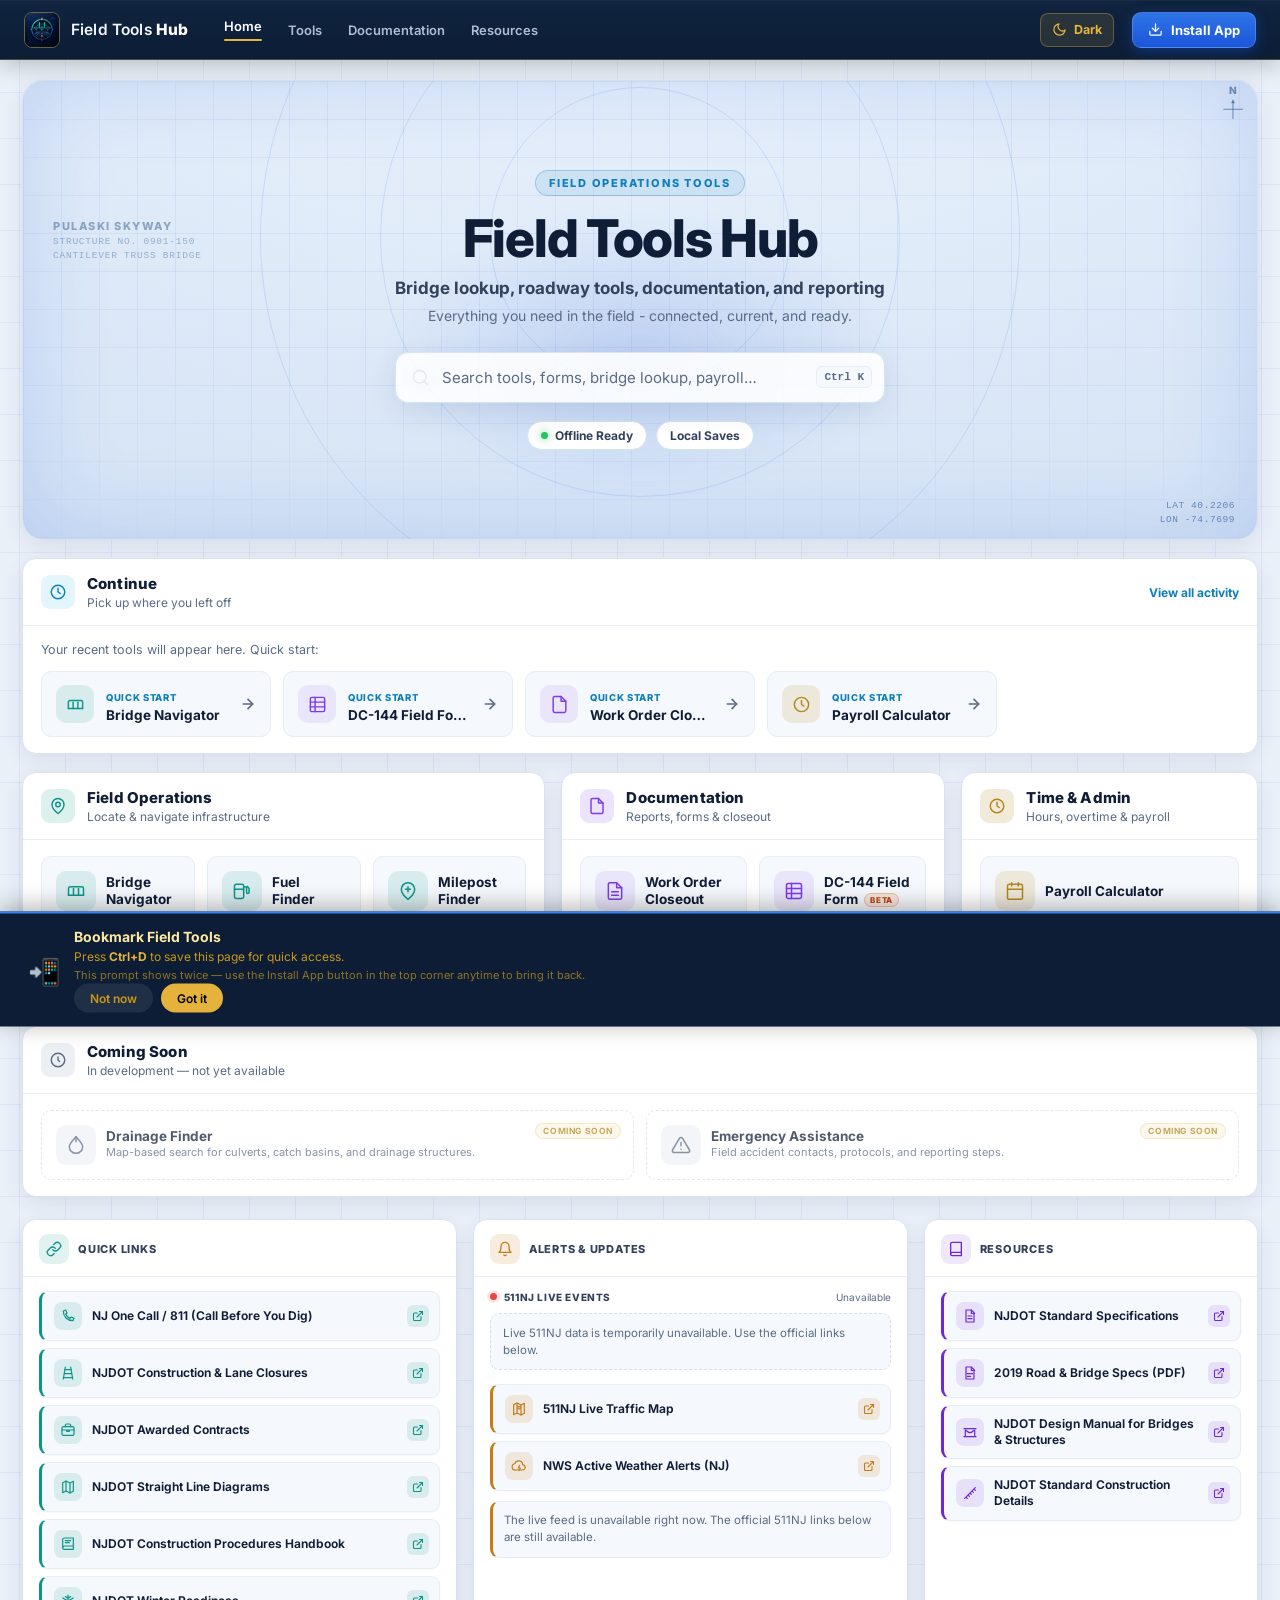
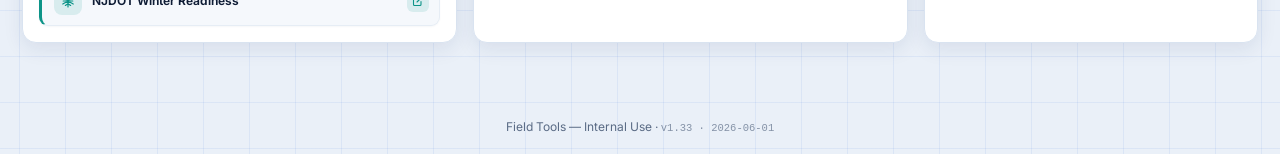
==== index.html @ 73728471 "Add 511NJ live traffic feed" ====
<!DOCTYPE html>
<html lang="en">
<head>
  <meta charset="UTF-8">
  <meta name="viewport" content="width=device-width, initial-scale=1.0, maximum-scale=1.0, user-scalable=no">
  <title>Field Tools Hub</title>
  <link rel="manifest" href="manifest.json">
  <link rel="icon" type="image/png" sizes="32x32" href="./assets/icons/favicon-32.png">
  <link rel="icon" type="image/png" sizes="16x16" href="./assets/icons/favicon-16.png">
  <link rel="apple-touch-icon" href="./assets/icons/apple-touch-icon.png">
  <meta name="theme-color" content="#E5B33B">
  <link rel="preconnect" href="https://fonts.googleapis.com">
  <link rel="preconnect" href="https://fonts.gstatic.com" crossorigin>
  <link href="https://fonts.googleapis.com/css2?family=Inter:wght@400;500;600;700;800&display=swap" rel="stylesheet">
  <link rel="stylesheet" href="css/field-ui.css">
  <style>
    /* ===========================================================
       HOMEPAGE — FIELD TOOLS HUB DASHBOARD (mockup-faithful rebuild)
       All hero/dashboard visuals are homepage-only and inline here.
       LIGHT = white/navy theme · DARK = deep-navy mockup.
       Driven by html[data-dark] / field_dark_mode (do not break).
       =========================================================== */
    :root {
      --bg:#eaf0f8; --surface:#ffffff; --surface-2:#f5f8fc;
      --border:#d6dfeb; --border-lo:#e6edf5;
      --text:#0f1d36; --muted:#5a6b85; --muted2:#33425c;
      --accent:#1a56db; --accent-2:#0e7fb8; --gold:#b4861a;
      --radius-sm:7px; --radius:10px; --radius-lg:14px;
      --grid-line:rgba(26,86,219,0.07);
      --hero-bg-1:#e9f1fc; --hero-bg-2:#d3e2f4;
      --hero-glow:rgba(26,86,219,0.16); --ring:rgba(26,86,219,0.13);
      --wire:rgba(22,72,140,0.34); --wire-strong:rgba(22,72,140,0.5); --wire-label:rgba(28,72,132,0.6);
      --nj-line:rgba(40,95,160,0.26); --nj-outline:rgba(34,86,150,0.4);
      --node:#1366b8; --node-major:#0a78b8; --node-glow:rgba(26,120,200,0.5);
      --glass:rgba(255,255,255,0.86); --glass-border:#d9e3f0;
      --panel:#ffffff; --panel-2:#f6f9fd;
      --topbar-bg:linear-gradient(180deg,#10243f,#0c1d35);
      --shadow:0 6px 20px rgba(20,45,95,0.09); --shadow-hi:0 14px 34px rgba(20,55,120,0.16);
      --chip-bg:rgba(14,127,184,0.10); --chip-bd:rgba(14,127,184,0.28); --focus-ring:rgba(14,127,184,0.2);
      --bridge-img:url('assets/hero/bridge-light.webp'); --nj-img:url('assets/hero/nj-light.webp');
      /* theme-only (appearance, NOT geometry) */
      --bridge-opacity:.72; --bridge-filter:saturate(.95);
      --nj-opacity:.95; --nj-filter:drop-shadow(0 2px 12px rgba(40,90,160,0.28));
    }
    html[data-dark] {
      --bg:#040c1a; --surface:rgba(20,40,72,0.66); --surface-2:rgba(14,30,56,0.66);
      --border:rgba(120,170,230,0.20); --border-lo:rgba(120,170,230,0.12);
      --text:#e9effb; --muted:#93a7c4; --muted2:#c4d2e8;
      --accent:#3b82f6; --accent-2:#38bdf8; --gold:#e5b33b;
      --grid-line:rgba(96,165,250,0.10);
      --hero-bg-1:#0b1c39; --hero-bg-2:#030b1a;
      --hero-glow:rgba(56,189,248,0.24); --ring:rgba(56,189,248,0.18);
      --wire:rgba(132,206,255,0.42); --wire-strong:rgba(170,222,255,0.62); --wire-label:rgba(165,216,255,0.7);
      --nj-line:rgba(96,176,255,0.30); --nj-outline:rgba(140,208,255,0.44);
      --node:#4cc9ff; --node-major:#9be1ff; --node-glow:rgba(72,200,255,0.95);
      --glass:rgba(20,40,72,0.6); --glass-border:rgba(120,170,230,0.22);
      --panel:rgba(16,32,60,0.72); --panel-2:rgba(12,26,50,0.7);
      --topbar-bg:linear-gradient(180deg,#0a1830,#06101f);
      --shadow:0 8px 26px rgba(0,0,0,0.42); --shadow-hi:0 16px 40px rgba(0,0,0,0.55);
      --chip-bg:rgba(56,189,248,0.12); --chip-bd:rgba(56,189,248,0.32); --focus-ring:rgba(56,189,248,0.22);
      --bridge-img:url('assets/hero/bridge-dark.webp'); --nj-img:url('assets/hero/nj-dark.webp');
      /* theme-only (appearance, NOT geometry) */
      --bridge-opacity:.92; --bridge-filter:none;
      --nj-opacity:1; --nj-filter:drop-shadow(0 0 26px rgba(56,160,255,0.28));
    }
    body {
      min-height:100vh; display:flex; flex-direction:column;
      background-color:var(--bg);
      background-image:linear-gradient(var(--grid-line) 1px,transparent 1px),linear-gradient(90deg,var(--grid-line) 1px,transparent 1px);
      background-size:46px 46px; background-position:center top;
    }
    html[data-dark] body {
      background-image:
        radial-gradient(130% 80% at 50% -16%, rgba(56,189,248,0.13), rgba(56,189,248,0) 56%),
        linear-gradient(var(--grid-line) 1px,transparent 1px),
        linear-gradient(90deg,var(--grid-line) 1px,transparent 1px);
      background-size:100% 1100px,46px 46px,46px 46px;
      background-repeat:no-repeat,repeat,repeat; background-position:center top;
    }
    .sr-only{position:absolute;width:1px;height:1px;padding:0;margin:-1px;overflow:hidden;clip:rect(0 0 0 0);white-space:nowrap;border:0;}

    /* ── Topbar ── */
    #topbar{
      position:sticky; top:0; z-index:100; display:flex; align-items:center; gap:18px;
      height:60px; padding:0 24px; background:var(--topbar-bg);
      border-bottom:1px solid rgba(229,179,59,0.28);
      box-shadow:0 1px 0 rgba(255,255,255,0.04) inset,0 6px 22px rgba(0,0,0,0.20);
      transition:transform 460ms cubic-bezier(0.65,0,0.35,1),opacity 460ms cubic-bezier(0.65,0,0.35,1);
    }
    #topbar.header-hidden{transform:translateY(-100%);opacity:0;pointer-events:none;}
    .brand{display:flex;align-items:center;gap:11px;text-decoration:none;flex-shrink:0;}
    .brand-seal{width:36px;height:36px;flex-shrink:0;display:block;border-radius:8px;border:1px solid rgba(229,179,59,0.45);}
    .brand-text{color:#f2f6fc;font-size:15.5px;font-weight:600;letter-spacing:.01em;white-space:nowrap;}
    .brand-text strong{font-weight:800;color:#fff;}
    .topnav{display:flex;align-items:center;gap:2px;margin-left:6px;}
    .topnav a{color:#aebdd2;text-decoration:none;font-size:13px;font-weight:600;padding:8px 12px;border-radius:7px;transition:background .14s,color .14s;}
    .topnav a:hover{color:#fff;background:rgba(255,255,255,0.06);}
    .topnav a.is-active{color:#fff;}
    .topnav a.is-active::after{content:"";display:block;height:2px;border-radius:2px;background:#E5B33B;margin-top:5px;}
    .topbar-spacer{flex:1;}
    .status-dot{width:7px;height:7px;border-radius:50%;background:#22c55e;box-shadow:0 0 8px rgba(34,197,94,0.8);}
    .dark-toggle{display:inline-flex;align-items:center;gap:7px;background:rgba(229,179,59,0.12);border:1px solid rgba(229,179,59,0.34);border-radius:8px;height:34px;padding:0 11px;cursor:pointer;color:#E5B33B;font:inherit;font-size:12.5px;font-weight:700;flex-shrink:0;transition:background .2s,color .2s,border-color .2s;}
    .dark-toggle:hover{background:rgba(229,179,59,0.22);border-color:#E5B33B;color:#FEE9A1;}
    .dark-toggle svg{transition:opacity .18s,transform .24s;}
    .dark-toggle.icon-swapping svg{opacity:0;transform:rotate(-25deg) scale(.85);}
    .install-trigger{display:inline-flex;align-items:center;gap:8px;background:linear-gradient(180deg,#2f74e6,#1a56db);border:1px solid rgba(255,255,255,0.18);border-radius:9px;height:36px;padding:0 15px;cursor:pointer;color:#fff;font:inherit;font-size:13px;font-weight:700;flex-shrink:0;box-shadow:0 4px 14px rgba(26,86,219,0.4);transition:filter .14s,transform .08s;}
    .install-trigger:hover{filter:brightness(1.08);}
    .install-trigger.open{filter:brightness(0.92);}
    .install-trigger .it-label{white-space:nowrap;}

    .install-dropdown{position:fixed;top:64px;right:18px;width:300px;max-width:calc(100vw - 24px);background:var(--surface);color:var(--text);border:1px solid var(--border);border-radius:12px;padding:16px 18px 14px;box-shadow:0 12px 36px rgba(0,0,0,0.22);z-index:950;opacity:0;transform:translateY(-10px);pointer-events:none;backdrop-filter:blur(14px);-webkit-backdrop-filter:blur(14px);transition:opacity .38s cubic-bezier(0.16,1,0.3,1),transform .38s cubic-bezier(0.16,1,0.3,1);}
    .install-dropdown.open{opacity:1;transform:translateY(0);pointer-events:all;}
    .install-dropdown::before{content:"";position:absolute;top:-6px;right:24px;width:11px;height:11px;background:var(--surface);border-left:1px solid var(--border);border-top:1px solid var(--border);transform:rotate(45deg);}
    .install-dropdown-title{font-size:14px;font-weight:700;margin-bottom:6px;}
    .install-dropdown-desc{font-size:12.5px;color:var(--muted2);line-height:1.55;}
    .install-dropdown-desc strong{display:inline-block;background:var(--chip-bg);color:var(--accent-2);padding:2px 8px;border-radius:6px;font-family:ui-monospace,Menlo,Consolas,monospace;font-size:11.5px;font-weight:700;}
    .install-dropdown-note{font-size:11px;color:var(--muted);margin-top:10px;padding-top:10px;border-top:1px solid var(--border-lo);line-height:1.5;}
    html[data-dark] .install-dropdown{box-shadow:0 12px 36px rgba(0,0,0,0.6);}

    /* ── Shell ── */
    .content{flex:1;width:100%;max-width:1320px;margin:0 auto;padding:0 22px 56px;}
    .section-row{display:flex;align-items:center;gap:12px;margin-bottom:14px;}

    /* ── HERO ── */
    .hero{position:relative;overflow:hidden;display:flex;flex-direction:column;justify-content:center;
      min-height:460px;margin:20px 0 18px;border-radius:20px;border:1px solid var(--glass-border);
      background:radial-gradient(120% 130% at 50% -10%,var(--hero-bg-1),var(--hero-bg-2));box-shadow:var(--shadow);
      padding:64px 24px;}
    .hero::after{content:"";position:absolute;inset:0;border-radius:20px;pointer-events:none;z-index:3;box-shadow:inset 0 1px 0 rgba(255,255,255,0.07),inset 0 0 90px var(--hero-glow);}
    .hero-bg{position:absolute;inset:0;z-index:0;pointer-events:none;}
    .hero-grid{position:absolute;inset:0;background-image:linear-gradient(var(--grid-line) 1px,transparent 1px),linear-gradient(90deg,var(--grid-line) 1px,transparent 1px);background-size:38px 38px;-webkit-mask-image:radial-gradient(120% 100% at 50% 35%,#000 35%,transparent 85%);mask-image:radial-gradient(120% 100% at 50% 35%,#000 35%,transparent 85%);}
    .hero-glow{position:absolute;left:50%;top:18%;width:680px;height:380px;transform:translateX(-50%);background:radial-gradient(closest-side,var(--hero-glow),transparent 75%);filter:blur(8px);}
    .hero-rings{position:absolute;left:50%;top:34%;transform:translate(-50%,-50%);}
    .hero-rings span{position:absolute;left:50%;top:50%;transform:translate(-50%,-50%);border:1px solid var(--ring);border-radius:50%;}
    .hero-rings span:nth-child(1){width:300px;height:300px;}
    .hero-rings span:nth-child(2){width:520px;height:520px;}
    .hero-rings span:nth-child(3){width:760px;height:760px;}
    /* Bridge — left, large, fades right */
    .hero-bridge{position:absolute;left:0;bottom:0;width:62%;height:74%;background:var(--bridge-img) left bottom/contain no-repeat;opacity:var(--bridge-opacity);filter:var(--bridge-filter);-webkit-mask-image:linear-gradient(90deg,#000 34%,rgba(0,0,0,0.3) 64%,transparent 84%);mask-image:linear-gradient(90deg,#000 34%,rgba(0,0,0,0.3) 64%,transparent 84%);}
    .wire-labels{position:absolute;left:30px;top:18px;line-height:1.5;}
    .wire-labels b{display:block;font-size:11px;font-weight:800;letter-spacing:.14em;color:var(--wire-label);}
    .wire-labels span{display:block;font-family:ui-monospace,Menlo,Consolas,monospace;font-size:9.5px;letter-spacing:.08em;color:var(--wire-label);opacity:.85;}
    /* NJ — right, large */
    .hero-nj{position:absolute;right:24px;top:50%;transform:translateY(-50%);height:96%;aspect-ratio:705/1410;background:var(--nj-img) center/contain no-repeat;opacity:var(--nj-opacity);filter:var(--nj-filter);}
    .nj-compass-mark{position:absolute;right:-12px;top:-6px;color:var(--wire-label);text-align:center;}
    .nj-compass-n{display:block;font-size:10px;font-weight:800;letter-spacing:.08em;margin-bottom:1px;}
    .nj-labels{position:absolute;right:-2px;bottom:2px;text-align:right;line-height:1.5;}
    .nj-labels span{display:block;font-family:ui-monospace,Menlo,Consolas,monospace;font-size:9.5px;letter-spacing:.06em;color:var(--wire-label);}

    .hero-inner{position:relative;z-index:2;max-width:680px;margin:0 auto;text-align:center;}
    .hero-eyebrow{display:inline-block;font-size:11px;font-weight:800;letter-spacing:.16em;text-transform:uppercase;color:var(--accent-2);padding:5px 13px;border-radius:999px;background:var(--chip-bg);border:1px solid var(--chip-bd);margin-bottom:16px;}
    .hero-title{font-size:52px;line-height:1.04;font-weight:800;letter-spacing:-.025em;margin:0 0 12px;color:var(--text);}
    .hero-subtitle{font-size:17px;font-weight:700;color:var(--muted2);margin:0 0 7px;}
    .hero-lead{font-size:14px;color:var(--muted);margin:0 auto 24px;max-width:460px;line-height:1.6;}
    .command-bar{position:relative;max-width:580px;margin:0 auto;display:flex;align-items:center;}
    .command-icon{position:absolute;left:16px;color:var(--muted);pointer-events:none;}
    .command-input{width:100%;font:inherit;font-size:15px;color:var(--text);padding:15px 64px 15px 46px;border-radius:13px;background:var(--glass);border:1.5px solid var(--glass-border);box-shadow:0 8px 28px rgba(20,50,110,0.10);backdrop-filter:blur(10px);-webkit-backdrop-filter:blur(10px);transition:border-color .14s,box-shadow .14s;}
    .command-input::placeholder{color:var(--muted);}
    .command-input:focus{outline:none;border-color:var(--accent-2);box-shadow:0 0 0 4px var(--focus-ring),0 10px 30px rgba(20,50,110,0.16);}
    .command-hint{position:absolute;right:13px;font-family:ui-monospace,Menlo,Consolas,monospace;font-size:11px;font-weight:700;color:var(--muted);padding:4px 7px;border-radius:6px;background:var(--surface-2);border:1px solid var(--border-lo);}
    .hero-chips{display:flex;flex-wrap:wrap;justify-content:center;gap:9px;margin-top:18px;}
    .chip{display:inline-flex;align-items:center;gap:7px;font-size:12px;font-weight:700;color:var(--muted2);padding:6px 13px;border-radius:999px;background:var(--surface);border:1px solid var(--border);}
    .chip .status-dot{box-shadow:0 0 8px rgba(34,197,94,0.7);}

    /* ── Glass panel base ── */
    .panel{background:var(--panel);border:1px solid var(--glass-border);border-radius:var(--radius-lg);box-shadow:var(--shadow);backdrop-filter:blur(10px);-webkit-backdrop-filter:blur(10px);}
    .panel-head{display:flex;align-items:center;gap:12px;padding:15px 18px;border-bottom:1px solid var(--border-lo);}
    .panel-ic{width:34px;height:34px;border-radius:9px;flex-shrink:0;display:flex;align-items:center;justify-content:center;}
    .panel-htext{flex:1;min-width:0;}
    .panel-htext h2{margin:0;font-size:15px;font-weight:800;color:var(--text);letter-spacing:.01em;}
    .panel-htext p{margin:2px 0 0;font-size:12px;color:var(--muted);}
    .panel-viewall{font-size:12px;font-weight:700;color:var(--muted);white-space:nowrap;display:inline-flex;align-items:center;gap:3px;}
    .panel-viewall.is-link{color:var(--accent-2);text-decoration:none;}
    .panel-viewall.is-link:hover{text-decoration:underline;}

    /* ── CONTINUE panel ── */
    .continue-panel{margin-bottom:18px;}
    .continue-track{display:grid;grid-template-columns:repeat(auto-fit,minmax(210px,1fr));gap:12px;padding:16px 18px;}
    .continue-card{display:flex;align-items:center;gap:12px;text-decoration:none;padding:13px 14px;border-radius:var(--radius);background:var(--surface-2);border:1px solid var(--border-lo);transition:border-color .14s,transform .14s,box-shadow .14s;}
    .continue-card:hover{transform:translateY(-2px);border-color:var(--accent-2);box-shadow:var(--shadow-hi);}
    .continue-ic{width:38px;height:38px;border-radius:10px;flex-shrink:0;display:flex;align-items:center;justify-content:center;}
    .continue-meta{flex:1;min-width:0;}
    .continue-kicker{font-size:9.5px;font-weight:800;letter-spacing:.07em;text-transform:uppercase;color:var(--accent-2);}
    .continue-row{display:flex;align-items:center;gap:6px;margin-top:2px;}
    .continue-title{font-size:13.5px;font-weight:700;color:var(--text);white-space:nowrap;overflow:hidden;text-overflow:ellipsis;}
    .continue-badge{font-size:8.5px;font-weight:800;letter-spacing:.06em;padding:2px 6px;border-radius:5px;background:rgba(234,88,12,0.14);color:#c2410c;flex-shrink:0;}
    html[data-dark] .continue-badge{background:rgba(251,146,60,0.18);color:#fb923c;}
    .continue-detail{font-size:11px;color:var(--muted);margin-top:2px;white-space:nowrap;overflow:hidden;text-overflow:ellipsis;}
    .continue-card .card-arrow{color:var(--muted);flex-shrink:0;transition:color .14s,transform .14s;}
    .continue-card:hover .card-arrow{color:var(--accent-2);transform:translateX(3px);}
    .continue-empty{grid-column:1/-1;font-size:12.5px;color:var(--muted);padding:0 0 2px;}
    button.panel-viewall{background:none;border:none;padding:0;font-family:inherit;cursor:pointer;}
    .continue-slide{display:grid;grid-template-rows:0fr;transition:grid-template-rows .32s cubic-bezier(.4,0,.2,1);}
    .continue-slide.is-open{grid-template-rows:1fr;}
    .continue-extra-wrap{overflow:hidden;}
    .continue-extra{display:grid;grid-template-columns:repeat(auto-fit,minmax(210px,1fr));gap:12px;padding:0 18px 16px;}

    /* ── DASHBOARD MODULES (side-by-side) ── */
    .dashboard-grid{display:grid;grid-template-columns:1.5fr 1.1fr 0.85fr;gap:16px;align-items:start;}
    .module{display:flex;flex-direction:column;}
    .module-tiles{display:grid;grid-template-columns:repeat(auto-fit,minmax(112px,1fr));gap:12px;padding:16px 18px;}
    .grp-field .panel-ic{background:rgba(13,148,136,0.14);color:#0d9488;}
    html[data-dark] .grp-field .panel-ic{background:rgba(45,212,191,0.16);color:#2dd4bf;}
    .grp-doc .panel-ic{background:rgba(124,58,237,0.14);color:#7c3aed;}
    html[data-dark] .grp-doc .panel-ic{background:rgba(167,139,250,0.18);color:#a78bfa;}
    .grp-time .panel-ic{background:rgba(180,134,26,0.16);color:#b4861a;}
    html[data-dark] .grp-time .panel-ic{background:rgba(229,179,59,0.18);color:#e5b33b;}
    .grp-soon .panel-ic{background:rgba(120,140,170,0.14);color:var(--muted);}

    /* ── Tool tiles ── */
    .tool-card{position:relative;display:flex;flex-direction:column;gap:9px;padding:14px;border-radius:var(--radius);text-decoration:none;color:inherit;cursor:pointer;background:var(--surface-2);border:1px solid var(--border-lo);min-height:128px;transition:border-color .14s,transform .14s,box-shadow .14s;}
    .tool-card:hover{transform:translateY(-3px);border-color:var(--accent-2);box-shadow:var(--shadow-hi);}
    .tool-card:active{transform:translateY(0);}
    .card-icon{width:40px;height:40px;border-radius:10px;flex-shrink:0;display:flex;align-items:center;justify-content:center;}
    .card-title{font-size:13.5px;font-weight:700;color:var(--text);line-height:1.25;}
    .card-desc{font-size:11px;color:var(--muted);line-height:1.45;flex:1;display:-webkit-box;-webkit-line-clamp:2;-webkit-box-orient:vertical;overflow:hidden;}
    .card-foot{display:flex;align-items:center;justify-content:flex-start;gap:6px;margin-top:auto;}
    .card-tag{font-size:9px;font-weight:700;letter-spacing:.04em;padding:2px 7px;border-radius:100px;}
    .card-arrow{color:var(--muted);transition:color .14s,transform .14s;margin-left:auto;}
    .tool-card:hover .card-arrow{color:var(--accent-2);transform:translateX(3px);}
    .recent-chip{font-size:8.5px;font-weight:800;letter-spacing:.05em;padding:2px 6px;border-radius:100px;background:rgba(229,179,59,0.16);color:var(--gold);}
    .card-icon-purple{background:rgba(124,58,237,0.10);color:#7c3aed;} html[data-dark] .card-icon-purple{background:rgba(167,139,250,0.18);color:#a78bfa;}
    .card-icon-green{background:rgba(16,185,129,0.10);color:#059669;} html[data-dark] .card-icon-green{background:rgba(52,211,153,0.16);color:#34d399;}
    .card-icon-amber-soon{background:rgba(217,119,6,0.10);color:#b45309;} html[data-dark] .card-icon-amber-soon{background:rgba(245,158,11,0.16);color:#fcd34d;}
    .card-icon-slate{background:rgba(100,116,139,0.10);color:#475569;} html[data-dark] .card-icon-slate{background:rgba(148,163,184,0.16);color:#cbd5e1;}
    .card-icon-blue{background:rgba(26,86,219,0.10);color:var(--accent);} html[data-dark] .card-icon-blue{background:rgba(96,165,250,0.18);color:#60a5fa;}
    .card-icon-indigo{background:rgba(67,56,202,0.10);color:#4338ca;} html[data-dark] .card-icon-indigo{background:rgba(129,140,248,0.18);color:#818cf8;}
    .card-icon-cyan{background:rgba(6,182,212,0.10);color:#0891b2;} html[data-dark] .card-icon-cyan{background:rgba(34,211,238,0.16);color:#67e8f9;}
    .card-icon-rose{background:rgba(225,29,72,0.10);color:#be123c;} html[data-dark] .card-icon-rose{background:rgba(244,63,94,0.16);color:#fb7185;}
    /* group accent: Field Ops = teal/green-blue · Time & Admin = gold */
    .card-icon-teal{background:rgba(13,148,136,0.12);color:#0d9488;} html[data-dark] .card-icon-teal{background:rgba(45,212,191,0.16);color:#2dd4bf;}
    .card-icon-gold{background:rgba(180,134,26,0.14);color:#b4861a;} html[data-dark] .card-icon-gold{background:rgba(229,179,59,0.18);color:#e5b33b;}
    /* Coming Soon: muted, never competes with live tools (overrides any icon color) */
    .grp-soon .card-icon{background:rgba(120,140,170,0.12)!important;color:var(--muted)!important;}
    .tag-nj{background:rgba(124,58,237,0.10);color:#7c3aed;} html[data-dark] .tag-nj{background:rgba(167,139,250,0.18);color:#c4b5fd;}
    .tag-fuel{background:rgba(16,185,129,0.12);color:#059669;} html[data-dark] .tag-fuel{background:rgba(52,211,153,0.18);color:#6ee7b7;}
    .tag-md{background:rgba(217,119,6,0.12);color:#b45309;} html[data-dark] .tag-md{background:rgba(245,158,11,0.18);color:#fcd34d;}
    .tag-doc{background:rgba(100,116,139,0.12);color:#475569;} html[data-dark] .tag-doc{background:rgba(148,163,184,0.18);color:#cbd5e1;}
    .tag-dc{background:rgba(67,56,202,0.10);color:#3730a3;} html[data-dark] .tag-dc{background:rgba(129,140,248,0.18);color:#a5b4fc;}
    .tag-teal{background:rgba(13,148,136,0.12);color:#0d7a6f;} html[data-dark] .tag-teal{background:rgba(45,212,191,0.18);color:#5eead4;}
    .tag-cyan{background:rgba(6,182,212,0.12);color:#0e7490;} html[data-dark] .tag-cyan{background:rgba(34,211,238,0.18);color:#67e8f9;}
    .tag-violet{background:rgba(124,58,237,0.10);color:#6d28d9;} html[data-dark] .tag-violet{background:rgba(167,139,250,0.18);color:#c4b5fd;}
    .tag-gold{background:rgba(180,134,26,0.14);color:#946a12;} html[data-dark] .tag-gold{background:rgba(229,179,59,0.18);color:#e5b33b;}
    .card-top{display:flex;align-items:center;gap:10px;}
    .tool-card.is-beta .card-title::after{content:"BETA";margin-left:6px;font-size:8px;font-weight:800;letter-spacing:.08em;color:#c2410c;background:rgba(234,88,12,0.12);border:1px solid rgba(234,88,12,0.3);padding:1px 5px;border-radius:100px;vertical-align:middle;}
    html[data-dark] .tool-card.is-beta .card-title::after{color:#fb923c;background:rgba(251,146,60,0.16);border-color:rgba(251,146,60,0.4);}

    /* Coming soon row */
    .coming-soon{margin-top:18px;}
    .coming-tiles{display:grid;grid-template-columns:repeat(auto-fit,minmax(220px,1fr));gap:12px;padding:16px 18px;}
    .tool-card.is-soon{cursor:default;pointer-events:none;opacity:.72;background:transparent;border:1.5px dashed var(--border);min-height:auto;}
    .tool-card.is-soon .card-arrow{display:none;}
    .tool-card.is-soon .card-tag{background:var(--border-lo);color:var(--muted);}
    .soon-badge{position:absolute;top:12px;right:12px;font-size:8.5px;font-weight:700;letter-spacing:.07em;color:var(--gold);background:rgba(229,179,59,0.12);border:1px solid rgba(229,179,59,0.34);padding:2px 7px;border-radius:100px;}

    /* search empty */
    .tools-empty{display:none;color:var(--muted);font-size:14px;text-align:center;padding:34px 12px;}
    .tools-empty.show{display:block;}
    body.is-searching .continue-panel,body.is-searching .util-strip,body.is-searching .page-footer{display:none;}

    /* ── Bottom strip ── */
    .util-strip{margin-top:22px;display:grid;grid-template-columns:1.3fr 1.3fr 1fr;gap:16px;}
    .util-col{--util-accent:#0d9488;--util-accent-soft:rgba(13,148,136,0.12);padding:0;overflow:hidden;display:flex;flex-direction:column;}
    .util-col:nth-child(2){--util-accent:#c47b18;--util-accent-soft:rgba(196,123,24,0.14);}
    .util-col:nth-child(3){--util-accent:#6d28d9;--util-accent-soft:rgba(109,40,217,0.11);}
    html[data-dark] .util-col{--util-accent:#2dd4bf;--util-accent-soft:rgba(45,212,191,0.15);}
    html[data-dark] .util-col:nth-child(2){--util-accent:#fbbf24;--util-accent-soft:rgba(251,191,36,0.16);}
    html[data-dark] .util-col:nth-child(3){--util-accent:#a78bfa;--util-accent-soft:rgba(167,139,250,0.17);}
    .util-title{display:flex;align-items:center;gap:9px;font-size:11px;font-weight:800;letter-spacing:.07em;text-transform:uppercase;color:var(--muted2);margin:0;padding:14px 16px 12px;border-bottom:1px solid var(--border-lo);}
    .util-title > svg{width:30px;height:30px;box-sizing:border-box;padding:7px;border-radius:9px;background:var(--util-accent-soft);color:var(--util-accent);}
    .util-links{display:flex;flex-direction:column;gap:7px;padding:14px 16px 16px;}
    .util-link-main{flex:1;display:flex;align-items:center;gap:10px;min-width:0;}
    .util-link-label{min-width:0;}
    .util-link-ic{width:28px;height:28px;box-sizing:border-box;padding:6px;flex-shrink:0;border-radius:8px;background:var(--util-accent-soft);color:var(--util-accent);transition:background .14s,color .14s;}
    .util-link:hover .util-link-ic{background:var(--util-accent);color:var(--surface);}
    .util-link{position:relative;box-sizing:border-box;min-height:43px;padding:10px 10px 10px 12px;border:1px solid var(--border-lo);border-left:3px solid var(--util-accent);border-radius:9px;background:var(--surface-2);color:var(--text);text-decoration:none;font-size:12px;line-height:1.35;font-weight:650;display:flex;align-items:center;justify-content:space-between;gap:10px;overflow-wrap:anywhere;box-shadow:0 1px 2px rgba(20,45,95,0.04);transition:background .14s,border-color .14s,box-shadow .14s,transform .14s,color .14s;}
    .util-link:hover{color:var(--text);text-decoration:none;background:var(--surface);border-color:var(--util-accent);box-shadow:0 5px 14px rgba(20,45,95,0.10),0 0 0 3px var(--util-accent-soft);transform:translateY(-1px);}
    html[data-dark] .util-link{box-shadow:0 2px 6px rgba(0,0,0,0.16);}
    html[data-dark] .util-link:hover{box-shadow:0 7px 18px rgba(0,0,0,0.28),0 0 0 3px var(--util-accent-soft);}
    .util-link:focus-visible{outline:3px solid var(--focus-ring);outline-offset:2px;}
    .util-link:active{transform:translateY(0);}
    .util-ext{width:22px;height:22px;box-sizing:border-box;padding:5px;flex-shrink:0;border-radius:6px;background:var(--util-accent-soft);color:var(--util-accent);opacity:1;transition:background .14s,color .14s,transform .14s;}
    .util-link:hover .util-ext{background:var(--util-accent);color:var(--surface);transform:translateX(2px);}
    .util-note{margin:0 16px 16px;padding:10px 11px;border:1px solid var(--border-lo);border-left:3px solid var(--util-accent);border-radius:9px;background:var(--surface-2);font-size:11.5px;color:var(--muted);line-height:1.5;}
    .util-live-head{display:flex;align-items:center;justify-content:space-between;gap:10px;padding:14px 16px 0;}
    .util-live-label{display:inline-flex;align-items:center;gap:7px;color:var(--muted2);font-size:10px;font-weight:800;letter-spacing:.06em;text-transform:uppercase;}
    .util-live-dot{width:7px;height:7px;border-radius:50%;background:#22c55e;box-shadow:0 0 0 3px rgba(34,197,94,0.13),0 0 8px rgba(34,197,94,0.65);flex-shrink:0;}
    .util-live-dot.is-loading{background:var(--gold);box-shadow:0 0 0 3px rgba(229,179,59,0.13);}
    .util-live-dot.is-error{background:#ef4444;box-shadow:0 0 0 3px rgba(239,68,68,0.13);}
    .util-live-dot.is-stale{background:#f59e0b;box-shadow:0 0 0 3px rgba(245,158,11,0.13);}
    .util-live-time{font-size:10px;color:var(--muted);white-space:nowrap;}
    .util-live-list{display:flex;flex-direction:column;gap:7px;padding:10px 16px 6px;}
    .util-live-state{padding:11px 12px;border:1px dashed var(--border);border-radius:9px;color:var(--muted);font-size:11.5px;line-height:1.45;background:var(--surface-2);}
    .util-event{display:grid;grid-template-columns:28px minmax(0,1fr) auto;align-items:start;gap:9px;padding:9px 10px;border:1px solid var(--border-lo);border-radius:9px;background:var(--surface-2);}
    .util-event-icon{width:28px;height:28px;box-sizing:border-box;padding:6px;border-radius:8px;background:var(--util-accent-soft);color:var(--util-accent);}
    .util-event-main{min-width:0;}
    .util-event-kicker{font-size:9px;font-weight:800;letter-spacing:.06em;text-transform:uppercase;color:var(--util-accent);margin-bottom:2px;}
    .util-event-title{font-size:11.5px;font-weight:750;line-height:1.3;color:var(--text);display:-webkit-box;-webkit-line-clamp:2;-webkit-box-orient:vertical;overflow:hidden;}
    .util-event-desc{font-size:10.5px;line-height:1.4;color:var(--muted);margin-top:3px;display:-webkit-box;-webkit-line-clamp:2;-webkit-box-orient:vertical;overflow:hidden;}
    .util-event-time{font-size:9.5px;color:var(--muted);white-space:nowrap;padding-top:1px;}
    .util-reference-links{padding-top:8px;padding-bottom:10px;}
    .util-soon{font-size:13px;color:var(--muted);display:inline-flex;align-items:center;gap:8px;cursor:default;}
    .util-soon em{font-size:8.5px;font-style:normal;font-weight:800;letter-spacing:.06em;text-transform:uppercase;color:var(--muted);padding:2px 6px;border-radius:5px;background:var(--surface-2);border:1px solid var(--border-lo);}
    .util-stat{font-size:12.5px;color:var(--muted2);display:flex;align-items:center;gap:8px;margin-bottom:8px;}
    .util-stat .udot{width:7px;height:7px;border-radius:50%;background:#22c55e;flex-shrink:0;}
    .util-stat .udot.neutral{background:var(--muted);}

    .page-footer{text-align:center;font-size:12px;color:var(--muted);padding:20px;}
    .version-stamp{font-family:ui-monospace,Menlo,Consolas,monospace;font-size:10.5px;color:var(--muted);opacity:.7;}

    /* ── Animations ──
       Whole page is present immediately; one quick page fade + a single short
       hero rise. No staggered per-section/per-card delays (avoids the
       "hero first, dashboard later" piecemeal feel). */
    @keyframes pageFadeIn{from{opacity:0;}to{opacity:1;}}
    body{animation:pageFadeIn 220ms ease-out;}
    @keyframes heroRise{from{opacity:0;transform:translateY(10px);}to{opacity:1;transform:none;}}
    .hero-inner{animation:heroRise 360ms cubic-bezier(0.16,1,0.3,1) both;}
    html.theme-transitioning,html.theme-transitioning *,html.theme-transitioning *::before,html.theme-transitioning *::after{transition:background-color 300ms ease,color 300ms ease,border-color 300ms ease,fill 300ms ease,stroke 300ms ease,box-shadow 300ms ease !important;}
    /* Large hero images swap instantly on theme toggle — never transition filter/opacity (avoids jank) */
    html.theme-transitioning .hero-bridge,html.theme-transitioning .hero-nj{transition:none !important;}
    button:active,.tool-card:active,.continue-card:active,.install-btn:active,.install-trigger:active,.dark-toggle:active{transform:scale(.97)!important;transition:transform 80ms ease-out!important;}
    @keyframes pageOutRight{0%{opacity:1;transform:translate3d(0,0,0) scale(1);}50%{opacity:0;transform:translate3d(15vw,0,0) scale(.98);}100%{opacity:0;transform:translate3d(20vw,0,0) scale(.97);}}
    html.exiting-to-tool body{animation:pageOutRight 300ms cubic-bezier(0.4,0,0.2,1) both!important;overflow:hidden;will-change:transform,opacity;transform-origin:center center;backface-visibility:hidden;}
    html.exiting-to-tool{overflow:hidden;}
    @keyframes slideInFromRight{0%{opacity:0;transform:translate3d(20vw,0,0) scale(.98);}100%{opacity:1;transform:none;}}
    html.returning-from-tool body{opacity:0;transform:translate3d(20vw,0,0) scale(.98);animation:slideInFromRight 460ms cubic-bezier(0.22,1,0.36,1) both!important;will-change:transform,opacity;backface-visibility:hidden;contain:paint style;}
    html.returning-from-tool{background:var(--bg);}
    .header-hover-zone{position:fixed;top:0;left:0;right:0;height:14px;z-index:99;pointer-events:auto;}
    @media (hover:none){.header-hover-zone{display:none;}}
    /* ── Mobile/touch blur-off: saves GPU re-sample on scrolling surfaces without any visible change
       (light --panel is fully opaque; dark compensates with slightly higher opacity tokens) ── */
    @media (hover:none),(max-width:760px){
      .panel{backdrop-filter:none;-webkit-backdrop-filter:none;}
      .command-input{backdrop-filter:none;-webkit-backdrop-filter:none;}
      html[data-dark]{--panel:rgba(16,32,60,0.90);--panel-2:rgba(12,26,50,0.88);--glass:rgba(20,40,72,0.82);}
    }

    /* ── Install + update banners ── */
    .install-banner{position:fixed;bottom:0;left:0;right:0;z-index:999;background:#0c1d35;border-top:2px solid #E5B33B;padding:14px 20px calc(18px + env(safe-area-inset-bottom,0px));display:flex;align-items:flex-start;gap:14px;box-shadow:0 -4px 24px rgba(0,0,0,0.32);transform:translateY(110%);transition:transform .3s cubic-bezier(.32,1,.3,1);}
    .install-banner.visible{transform:translateY(0);}
    .install-banner-icon{font-size:26px;line-height:1;flex-shrink:0;margin-top:2px;}
    .install-banner-text{flex:1;}
    .install-banner-title{font-size:14px;font-weight:700;color:#FEE9A1;margin-bottom:3px;}
    .install-banner-desc{font-size:12px;color:#C9971A;line-height:1.5;}
    .install-banner-desc strong{color:#E5B33B;}
    .install-banner-actions{display:flex;gap:8px;margin-top:12px;flex-wrap:wrap;}
    .install-btn{padding:7px 16px;border-radius:999px;font-family:var(--sans);font-size:12px;font-weight:600;cursor:pointer;border:none;transition:opacity .15s;}
    .install-btn:hover{opacity:.85;}
    .install-btn-primary{background:#E5B33B;color:#000;}
    .install-btn-dismiss{background:rgba(255,255,255,0.08);color:#C9971A;}
    @media (min-width:540px){.install-banner{flex-direction:row;align-items:center;padding:14px 28px calc(14px + env(safe-area-inset-bottom,0px));}.install-banner-actions{margin-top:0;margin-left:auto;flex-shrink:0;}}
    #update-banner{position:fixed;bottom:calc(24px + env(safe-area-inset-bottom,0px));left:50%;transform:translateX(-50%) translateY(120%);z-index:9000;display:flex;align-items:center;gap:12px;background:#0c1d35;border:1.5px solid rgba(229,179,59,0.45);border-radius:12px;padding:12px 16px;box-shadow:0 8px 32px rgba(0,0,0,0.32);font-size:13px;color:#f1f5f9;max-width:calc(100vw - 32px);width:max-content;transition:transform 380ms cubic-bezier(0.22,1,0.36,1),opacity 280ms ease;opacity:0;pointer-events:none;}
    #update-banner.show{transform:translateX(-50%) translateY(0);opacity:1;pointer-events:auto;}
    #update-banner .ub-icon{font-size:18px;flex-shrink:0;}
    #update-banner .ub-text{flex:1;line-height:1.4;}
    #update-banner .ub-text strong{color:#E5B33B;display:block;font-size:13px;}
    #update-banner .ub-text span{font-size:11px;color:#94a3b8;}
    #update-banner .ub-reload{background:#E5B33B;color:#0c1d35;border:none;border-radius:7px;padding:7px 14px;font:inherit;font-size:12px;font-weight:700;cursor:pointer;flex-shrink:0;white-space:nowrap;}
    #update-banner .ub-dismiss{background:none;border:none;color:#64748b;font-size:18px;line-height:1;cursor:pointer;padding:0 2px;flex-shrink:0;}

    /* ── Responsive ── */
    @media (max-width:1080px){
      .topnav{display:none;}
      .dashboard-grid{grid-template-columns:1fr;}
      .util-strip{grid-template-columns:1fr 1fr;}
      .hero-title{font-size:44px;}
    }
    /* Mid-width: keep hero text dominant over the bridge (768–1024 band) */
    @media (max-width:1024px){
      .hero-bridge{width:54%;-webkit-mask-image:linear-gradient(90deg,#000 28%,rgba(0,0,0,0.28) 58%,transparent 80%);mask-image:linear-gradient(90deg,#000 28%,rgba(0,0,0,0.28) 58%,transparent 80%);}
    }
    @media (max-width:760px){
      .content{padding:0 14px 44px;}
      #topbar{height:56px;padding:0 14px;gap:10px;}
      .dark-toggle .dt-label{display:none;}
      .dark-toggle{padding:0;width:34px;justify-content:center;}
      .install-trigger .it-label{display:none;} .install-trigger{padding:0;width:36px;justify-content:center;}
      .hero{min-height:400px;padding:46px 16px;margin:12px 0 16px;border-radius:16px;}
      .hero::after{border-radius:16px;}
      .hero-eyebrow{font-size:10px;margin-bottom:13px;}
      .hero-title{font-size:31px;}
      .hero-subtitle{font-size:14.5px;}
      .hero-lead{font-size:12.5px;margin-bottom:18px;}
      .hero-bridge{height:58%;opacity:.6;}
      .hero-bridge svg{width:96%;}
      .wire-labels{display:none;}
      .hero-nj{height:62%;opacity:.6;right:6px;}
      .nj-labels,.nj-compass-mark{display:none;}
      .command-input{font-size:14px;padding:13px 14px 13px 42px;}
      .command-hint{display:none;}
      .continue-track{grid-template-columns:1fr;}
      .continue-extra{grid-template-columns:1fr;}
      .module-tiles{grid-template-columns:1fr 1fr;}
      .util-strip{grid-template-columns:1fr;}
    }
    @media (max-width:430px){
      .hero-title{font-size:26px;}
      .hero{min-height:370px;}
      .hero-bridge{opacity:.45;}
      .hero-nj{opacity:.5;}
      .module-tiles{grid-template-columns:1fr;}
      .coming-tiles{grid-template-columns:1fr;}
    }
    @media (prefers-reduced-motion:reduce){
      *,*::before,*::after{animation-duration:.01ms!important;animation-iteration-count:1!important;transition-duration:.01ms!important;}
      .nj-node{opacity:.8!important;}
    }
  </style>
  <script>if(localStorage.getItem('field_dark_mode')==='1')document.documentElement.setAttribute('data-dark','');</script>
  <style>html{background:#eaf0f8}html[data-dark]{background:#040c1a}</style>
  <script>try{if(sessionStorage.getItem("ft_returning_to_hub")==="1"){document.documentElement.classList.add("returning-from-tool");}}catch(_){}</script>
  <script async src="https://www.googletagmanager.com/gtag/js?id=G-XZJ7XL4S34"></script>
  <script>window.dataLayer=window.dataLayer||[];function gtag(){dataLayer.push(arguments);}gtag('js',new Date());gtag('config','G-XZJ7XL4S34');</script>
</head>
<body>

<div class="header-hover-zone"></div>

<div id="topbar">
  <a class="brand" href="#top" aria-label="Field Tools Hub — Home">
    <img class="brand-seal" src="assets/icons/icon-192.png" width="36" height="36" alt="Field Tools" decoding="async">
    <span class="brand-text">Field Tools <strong>Hub</strong></span>
  </a>
  <nav class="topnav" aria-label="Primary">
    <a href="#top" class="is-active">Home</a>
    <a href="#tools">Tools</a>
    <a href="#documentation">Documentation</a>
    <a href="#resources">Resources</a>
  </nav>
  <div class="topbar-spacer"></div>
  <button id="dark-toggle" class="dark-toggle" title="Toggle dark mode" aria-label="Toggle dark mode">
    <svg id="dark-icon" width="15" height="15" viewBox="0 0 24 24" fill="none" stroke="currentColor" stroke-width="2" stroke-linecap="round" stroke-linejoin="round"><path d="M21 12.79A9 9 0 1 1 11.21 3 7 7 0 0 0 21 12.79z"/></svg>
    <span class="dt-label">Dark</span>
  </button>
  <button id="install-trigger" class="install-trigger" title="Install / bookmark this app" aria-label="Install app">
    <svg id="install-trigger-icon" width="15" height="15" viewBox="0 0 24 24" fill="none" stroke="currentColor" stroke-width="2" stroke-linecap="round" stroke-linejoin="round"><path d="M21 15v4a2 2 0 0 1-2 2H5a2 2 0 0 1-2-2v-4"/><polyline points="7 10 12 15 17 10"/><line x1="12" y1="15" x2="12" y2="3"/></svg>
    <span class="it-label">Install App</span>
  </button>
  <div id="install-dropdown" class="install-dropdown" role="dialog" aria-label="Install this app">
    <div class="install-dropdown-title">Bookmark Field Tools</div>
    <div class="install-dropdown-desc" id="install-dropdown-desc">Press <strong id="install-shortcut">Ctrl+D</strong> to save this page to your browser bookmarks for quick access later.</div>
    <div class="install-dropdown-note">You can also pin the tab or drag the address bar into your bookmarks bar.</div>
  </div>
</div>

<div class="content">

  <!-- HERO -->
  <header class="hero" id="top">
    <div class="hero-bg" aria-hidden="true">
      <div class="hero-grid"></div>
      <div class="hero-glow"></div>
      <div class="hero-rings"><span></span><span></span><span></span></div>
      <div class="hero-bridge">
        
        <div class="wire-labels"><b>PULASKI SKYWAY</b><span>STRUCTURE NO. 0901-150</span><span>CANTILEVER TRUSS BRIDGE</span></div>
      </div>
      <div class="hero-nj">
        <div class="nj-compass-mark"><span class="nj-compass-n">N</span><svg width="24" height="24" viewBox="0 0 26 26" fill="none" stroke="currentColor" stroke-width="1.1" stroke-linecap="round"><line x1="13" y1="3" x2="13" y2="23"/><line x1="3" y1="13" x2="23" y2="13"/><path d="M13 3 L10.7 6.5 L15.3 6.5 Z" fill="currentColor" stroke="none"/></svg></div>
        <div class="nj-labels"><span>LAT 40.2206</span><span>LON -74.7699</span></div>
      </div>
    </div>
    <div class="hero-inner">
      <span class="hero-eyebrow">Field Operations Tools</span>
      <h1 class="hero-title">Field Tools Hub</h1>
      <p class="hero-subtitle">Bridge lookup, roadway tools, documentation, and reporting</p>
      <p class="hero-lead">Everything you need in the field - connected, current, and ready.</p>
      <form class="command-bar" role="search" onsubmit="return false;">
        <label class="sr-only" for="tool-filter">Search tools</label>
        <svg class="command-icon" width="19" height="19" viewBox="0 0 24 24" fill="none" stroke="currentColor" stroke-width="2" stroke-linecap="round" stroke-linejoin="round"><circle cx="11" cy="11" r="8"/><path d="m21 21-4.3-4.3"/></svg>
        <input id="tool-filter" class="command-input" type="search" placeholder="Search tools, forms, bridge lookup, payroll…" autocomplete="off" aria-describedby="tools-empty">
        <span class="command-hint" id="command-hint" aria-hidden="true">⌘K</span>
        <script>(function(){var h=document.getElementById('command-hint');if(h&&!/mac/i.test(navigator.platform))h.textContent='Ctrl K';})();</script>
      </form>
      <div class="hero-chips">
        <span class="chip"><span class="status-dot"></span>Offline Ready</span>
        <span class="chip">Local Saves</span>
      </div>
    </div>
  </header>

  <!-- CONTINUE -->
  <section class="panel continue-panel" id="continue-section" hidden>
    <div class="panel-head">
      <span class="panel-ic" style="background:rgba(56,189,248,0.14);color:#0e7fb8;" aria-hidden="true">
        <svg width="18" height="18" viewBox="0 0 24 24" fill="none" stroke="currentColor" stroke-width="1.9" stroke-linecap="round" stroke-linejoin="round"><circle cx="12" cy="12" r="9"/><polyline points="12 7 12 12 15 14"/></svg>
      </span>
      <div class="panel-htext"><h2>Continue</h2><p>Pick up where you left off</p></div>
      <button class="panel-viewall is-link" id="continue-viewall" type="button" aria-expanded="false" hidden>View all activity</button>
    </div>
    <div class="continue-track" id="continue-track"></div>
    <div class="continue-slide" id="continue-slide">
      <div class="continue-extra-wrap">
        <div class="continue-extra" id="continue-extra"></div>
      </div>
    </div>
  </section>

  <!-- DASHBOARD MODULES -->
  <div class="dashboard-grid">

    <section class="panel module grp-field tool-group" id="tools" data-group="Field Operations">
      <div class="panel-head">
        <span class="panel-ic" aria-hidden="true"><svg width="18" height="18" viewBox="0 0 24 24" fill="none" stroke="currentColor" stroke-width="1.9" stroke-linecap="round" stroke-linejoin="round"><path d="M20 10c0 6-8 12-8 12S4 16 4 10a8 8 0 0 1 16 0z"/><circle cx="12" cy="10" r="3"/></svg></span>
        <div class="panel-htext"><h2>Field Operations</h2><p>Locate &amp; navigate infrastructure</p></div>
      </div>
      <div class="module-tiles">
        <a href="pages/njsearch.html" class="tool-card" data-tags="bridge navigator structure number nbi map satellite gps bookmarks">
          <div class="card-top"><div class="card-icon card-icon-teal"><svg width="20" height="20" viewBox="0 0 24 24" fill="none" stroke="currentColor" stroke-width="1.8" stroke-linecap="round" stroke-linejoin="round"><path d="M3 17h18"/><path d="M3 17V9a2 2 0 0 1 2-2h14a2 2 0 0 1 2 2v8"/><path d="M9 17V9"/><path d="M15 17V9"/></svg></div><div class="card-title">Bridge Navigator</div></div>
          <div class="card-desc">Search NJ bridges by structure number or name. Map with satellite view.</div>
          <div class="card-foot"><span class="card-tag tag-teal">GPS</span><svg class="card-arrow" width="15" height="15" viewBox="0 0 24 24" fill="none" stroke="currentColor" stroke-width="2.5" stroke-linecap="round" stroke-linejoin="round"><path d="M5 12h14"/><path d="m12 5 7 7-7 7"/></svg></div>
        </a>
        <a href="pages/njfuel.html" class="tool-card" data-tags="fuel station finder gas diesel nearest distance gps bookmarks">
          <div class="card-top"><div class="card-icon card-icon-teal"><svg width="20" height="20" viewBox="0 0 24 24" fill="none" stroke="currentColor" stroke-width="1.8" stroke-linecap="round" stroke-linejoin="round"><rect x="3" y="4" width="11" height="17" rx="2"/><path d="M3 10h11"/><path d="M14 7h1.5a2 2 0 0 1 2 2v4.5a1.5 1.5 0 0 0 3 0V9l-2-2.5"/></svg></div><div class="card-title">Fuel Finder</div></div>
          <div class="card-desc">Nearest fleet fuel stations sorted by distance from your location.</div>
          <div class="card-foot"><span class="card-tag tag-teal">GPS</span><svg class="card-arrow" width="15" height="15" viewBox="0 0 24 24" fill="none" stroke="currentColor" stroke-width="2.5" stroke-linecap="round" stroke-linejoin="round"><path d="M5 12h14"/><path d="m12 5 7 7-7 7"/></svg></div>
        </a>
        <a href="pages/milemarker.html" class="tool-card" data-tags="milepost milemarker road interstate us state county route gps">
          <div class="card-top"><div class="card-icon card-icon-teal"><svg width="20" height="20" viewBox="0 0 24 24" fill="none" stroke="currentColor" stroke-width="1.8" stroke-linecap="round" stroke-linejoin="round"><path d="M20 10c0 6-8 12-8 12S4 16 4 10a8 8 0 0 1 16 0z"/><line x1="9" y1="10" x2="15" y2="10"/><line x1="12" y1="7" x2="12" y2="13"/></svg></div><div class="card-title">Milepost Finder</div></div>
          <div class="card-desc">GPS lookup for nearest Interstate, US, NJ State, or County milepost.</div>
          <div class="card-foot"><span class="card-tag tag-teal">GPS</span><svg class="card-arrow" width="15" height="15" viewBox="0 0 24 24" fill="none" stroke="currentColor" stroke-width="2.5" stroke-linecap="round" stroke-linejoin="round"><path d="M5 12h14"/><path d="m12 5 7 7-7 7"/></svg></div>
        </a>
      </div>
    </section>

    <section class="panel module grp-doc tool-group" id="documentation" data-group="Documentation">
      <div class="panel-head">
        <span class="panel-ic" aria-hidden="true"><svg width="18" height="18" viewBox="0 0 24 24" fill="none" stroke="currentColor" stroke-width="1.9" stroke-linecap="round" stroke-linejoin="round"><path d="M14 2H6a2 2 0 0 0-2 2v16a2 2 0 0 0 2 2h12a2 2 0 0 0 2-2V8z"/><polyline points="14 2 14 8 20 8"/></svg></span>
        <div class="panel-htext"><h2>Documentation</h2><p>Reports, forms &amp; closeout</p></div>
      </div>
      <div class="module-tiles">
        <a href="pages/WorkOrderCloseout.html" class="tool-card" data-tags="work order closeout photos pdf document attachments">
          <div class="card-top"><div class="card-icon card-icon-purple"><svg width="20" height="20" viewBox="0 0 24 24" fill="none" stroke="currentColor" stroke-width="1.8" stroke-linecap="round" stroke-linejoin="round"><path d="M14 2H6a2 2 0 0 0-2 2v16a2 2 0 0 0 2 2h12a2 2 0 0 0 2-2V8z"/><polyline points="14 2 14 8 20 8"/><line x1="16" y1="13" x2="8" y2="13"/><line x1="16" y1="17" x2="8" y2="17"/></svg></div><div class="card-title">Work Order Closeout</div></div>
          <div class="card-desc">Close out work orders with photo attachments and PDF export.</div>
          <div class="card-foot"><span class="card-tag tag-violet">PDF</span><svg class="card-arrow" width="15" height="15" viewBox="0 0 24 24" fill="none" stroke="currentColor" stroke-width="2.5" stroke-linecap="round" stroke-linejoin="round"><path d="M5 12h14"/><path d="m12 5 7 7-7 7"/></svg></div>
        </a>
        <a href="pages/dc144.html" class="tool-card is-beta" data-tags="dc144 field form pavement inspection HMA concrete pile daily report xlsx excel export">
          <div class="card-top"><div class="card-icon card-icon-purple"><svg width="20" height="20" viewBox="0 0 24 24" fill="none" stroke="currentColor" stroke-width="1.8" stroke-linecap="round" stroke-linejoin="round"><rect x="3" y="3" width="18" height="18" rx="2"/><path d="M3 9h18"/><path d="M3 15h18"/><path d="M9 3v18"/></svg></div><div class="card-title">DC-144 Field Form</div></div>
          <div class="card-desc">Daily work reports, HMA paving, material &amp; pile logs. Exports XLSX.</div>
          <div class="card-foot"><span class="card-tag tag-dc">XLSX</span><svg class="card-arrow" width="15" height="15" viewBox="0 0 24 24" fill="none" stroke="currentColor" stroke-width="2.5" stroke-linecap="round" stroke-linejoin="round"><path d="M5 12h14"/><path d="m12 5 7 7-7 7"/></svg></div>
        </a>
      </div>
    </section>

    <section class="panel module grp-time tool-group" data-group="Time &amp; Admin">
      <div class="panel-head">
        <span class="panel-ic" aria-hidden="true"><svg width="18" height="18" viewBox="0 0 24 24" fill="none" stroke="currentColor" stroke-width="1.9" stroke-linecap="round" stroke-linejoin="round"><circle cx="12" cy="12" r="9"/><polyline points="12 7 12 12 15 14"/></svg></span>
        <div class="panel-htext"><h2>Time &amp; Admin</h2><p>Hours, overtime &amp; payroll</p></div>
      </div>
      <div class="module-tiles">
        <a href="pages/timesheet.html" class="tool-card" data-tags="payroll calculator timesheet hours overtime xp cash emergency comp time biweekly">
          <div class="card-top"><div class="card-icon card-icon-gold"><svg width="20" height="20" viewBox="0 0 24 24" fill="none" stroke="currentColor" stroke-width="1.8" stroke-linecap="round" stroke-linejoin="round"><rect x="3" y="4" width="18" height="18" rx="2"/><line x1="16" y1="2" x2="16" y2="6"/><line x1="8" y1="2" x2="8" y2="6"/><line x1="3" y1="10" x2="21" y2="10"/></svg></div><div class="card-title">Payroll Calculator</div></div>
          <div class="card-desc">Log XP, cash &amp; emergency overtime with biweekly views. Saves locally.</div>
          <div class="card-foot"><span class="card-tag tag-gold">Local</span><svg class="card-arrow" width="15" height="15" viewBox="0 0 24 24" fill="none" stroke="currentColor" stroke-width="2.5" stroke-linecap="round" stroke-linejoin="round"><path d="M5 12h14"/><path d="m12 5 7 7-7 7"/></svg></div>
        </a>
      </div>
    </section>

  </div>

  <!-- COMING SOON -->
  <section class="panel coming-soon grp-soon tool-group" data-group="Coming Soon">
    <div class="panel-head">
      <span class="panel-ic" aria-hidden="true"><svg width="18" height="18" viewBox="0 0 24 24" fill="none" stroke="currentColor" stroke-width="1.9" stroke-linecap="round" stroke-linejoin="round"><circle cx="12" cy="12" r="9"/><path d="M12 8v4l2 2"/></svg></span>
      <div class="panel-htext"><h2>Coming Soon</h2><p>In development — not yet available</p></div>
    </div>
    <div class="coming-tiles">
      <div class="tool-card is-soon" data-tags="drainage culvert catch basin structures map" aria-disabled="true">
        <span class="soon-badge">COMING SOON</span>
        <div class="card-top"><div class="card-icon card-icon-cyan"><svg width="20" height="20" viewBox="0 0 24 24" fill="none" stroke="currentColor" stroke-width="1.8" stroke-linecap="round" stroke-linejoin="round"><path d="M12 2v6"/><path d="M12 22a8 8 0 0 0 8-8c0-4-4-7-8-12-4 5-8 8-8 12a8 8 0 0 0 8 8z"/></svg></div>
        <div><div class="card-title">Drainage Finder</div><div class="card-desc">Map-based search for culverts, catch basins, and drainage structures.</div></div></div>
      </div>
      <div class="tool-card is-soon" data-tags="emergency assistance accident contacts protocols reporting safety" aria-disabled="true">
        <span class="soon-badge">COMING SOON</span>
        <div class="card-top"><div class="card-icon card-icon-rose"><svg width="20" height="20" viewBox="0 0 24 24" fill="none" stroke="currentColor" stroke-width="1.8" stroke-linecap="round" stroke-linejoin="round"><path d="M12 9v4"/><path d="M12 17h.01"/><path d="M10.29 3.86 1.82 18a2 2 0 0 0 1.71 3h16.94a2 2 0 0 0 1.71-3L13.71 3.86a2 2 0 0 0-3.42 0z"/></svg></div>
        <div><div class="card-title">Emergency Assistance</div><div class="card-desc">Field accident contacts, protocols, and reporting steps.</div></div></div>
      </div>
    </div>
  </section>

  <div id="tools-empty" class="tools-empty" role="status">No tools match your search.</div>

  <!-- BOTTOM STRIP -->
  <!-- Official reference links plus live 511NJ status through the configured Cloudflare proxy. -->
  <section class="util-strip" id="resources" aria-label="Quick links, alerts, resources">
    <div class="panel util-col">
      <h3 class="util-title"><svg width="14" height="14" viewBox="0 0 24 24" fill="none" stroke="currentColor" stroke-width="2" stroke-linecap="round" stroke-linejoin="round"><path d="M10 13a5 5 0 0 0 7.54.54l3-3a5 5 0 0 0-7.07-7.07l-1.72 1.71"/><path d="M14 11a5 5 0 0 0-7.54-.54l-3 3a5 5 0 0 0 7.07 7.07l1.71-1.71"/></svg>Quick Links</h3>
      <div class="util-links">
        <a class="util-link" href="https://www.nj1-call.org/" target="_blank" rel="noopener"><span class="util-link-main"><svg class="util-link-ic" viewBox="0 0 24 24" fill="none" stroke="currentColor" stroke-width="1.8" stroke-linecap="round" stroke-linejoin="round" aria-hidden="true"><path d="M5 4.5 8.5 3l2 4.5-2 1.5a11 11 0 0 0 6.5 6.5l1.5-2 4.5 2-1.5 3.5C10.8 19 5 13.2 5 4.5z"/></svg><span class="util-link-label">NJ One Call / 811 (Call Before You Dig)</span></span><svg class="util-ext" width="12" height="12" viewBox="0 0 24 24" fill="none" stroke="currentColor" stroke-width="2.2" stroke-linecap="round" stroke-linejoin="round"><path d="M18 13v6a2 2 0 0 1-2 2H5a2 2 0 0 1-2-2V8a2 2 0 0 1 2-2h6"/><polyline points="15 3 21 3 21 9"/><line x1="10" y1="14" x2="21" y2="3"/></svg></a>
        <a class="util-link" href="https://dot.nj.gov/transportation/commuter/roads/" target="_blank" rel="noopener"><span class="util-link-main"><svg class="util-link-ic" viewBox="0 0 24 24" fill="none" stroke="currentColor" stroke-width="1.8" stroke-linecap="round" stroke-linejoin="round" aria-hidden="true"><path d="m8 3-3 18M16 3l3 18M7 7h10M6 13h12M5 19h14"/></svg><span class="util-link-label">NJDOT Construction &amp; Lane Closures</span></span><svg class="util-ext" width="12" height="12" viewBox="0 0 24 24" fill="none" stroke="currentColor" stroke-width="2.2" stroke-linecap="round" stroke-linejoin="round"><path d="M18 13v6a2 2 0 0 1-2 2H5a2 2 0 0 1-2-2V8a2 2 0 0 1 2-2h6"/><polyline points="15 3 21 3 21 9"/><line x1="10" y1="14" x2="21" y2="3"/></svg></a>
        <a class="util-link" href="https://dot.nj.gov/transportation/business/procurement/constrserv/awards26.shtm" target="_blank" rel="noopener"><span class="util-link-main"><svg class="util-link-ic" viewBox="0 0 24 24" fill="none" stroke="currentColor" stroke-width="1.8" stroke-linecap="round" stroke-linejoin="round" aria-hidden="true"><rect x="3" y="7" width="18" height="13" rx="2"/><path d="M8 7V5a2 2 0 0 1 2-2h4a2 2 0 0 1 2 2v2M3 12h18M10 12v2h4v-2"/></svg><span class="util-link-label">NJDOT Awarded Contracts</span></span><svg class="util-ext" width="12" height="12" viewBox="0 0 24 24" fill="none" stroke="currentColor" stroke-width="2.2" stroke-linecap="round" stroke-linejoin="round"><path d="M18 13v6a2 2 0 0 1-2 2H5a2 2 0 0 1-2-2V8a2 2 0 0 1 2-2h6"/><polyline points="15 3 21 3 21 9"/><line x1="10" y1="14" x2="21" y2="3"/></svg></a>
        <a class="util-link" href="https://njsld.org/NJDOT/SLD/SheetViewer" target="_blank" rel="noopener"><span class="util-link-main"><svg class="util-link-ic" viewBox="0 0 24 24" fill="none" stroke="currentColor" stroke-width="1.8" stroke-linecap="round" stroke-linejoin="round" aria-hidden="true"><path d="M4 5.5 9 3l6 3 5-2.5v15L15 21l-6-3-5 2.5z"/><path d="M9 3v15M15 6v15"/></svg><span class="util-link-label">NJDOT Straight Line Diagrams</span></span><svg class="util-ext" width="12" height="12" viewBox="0 0 24 24" fill="none" stroke="currentColor" stroke-width="2.2" stroke-linecap="round" stroke-linejoin="round"><path d="M18 13v6a2 2 0 0 1-2 2H5a2 2 0 0 1-2-2V8a2 2 0 0 1 2-2h6"/><polyline points="15 3 21 3 21 9"/><line x1="10" y1="14" x2="21" y2="3"/></svg></a>
        <a class="util-link" href="https://dot.nj.gov/transportation/eng/construction/procedures.shtm" target="_blank" rel="noopener"><span class="util-link-main"><svg class="util-link-ic" viewBox="0 0 24 24" fill="none" stroke="currentColor" stroke-width="1.8" stroke-linecap="round" stroke-linejoin="round" aria-hidden="true"><path d="M4 5.5A2.5 2.5 0 0 1 6.5 3H20v17H6.5A2.5 2.5 0 0 1 4 17.5z"/><path d="M4 17.5A2.5 2.5 0 0 1 6.5 15H20M8 7h8M8 10h6"/></svg><span class="util-link-label">NJDOT Construction Procedures Handbook</span></span><svg class="util-ext" width="12" height="12" viewBox="0 0 24 24" fill="none" stroke="currentColor" stroke-width="2.2" stroke-linecap="round" stroke-linejoin="round"><path d="M18 13v6a2 2 0 0 1-2 2H5a2 2 0 0 1-2-2V8a2 2 0 0 1 2-2h6"/><polyline points="15 3 21 3 21 9"/><line x1="10" y1="14" x2="21" y2="3"/></svg></a>
        <a class="util-link" href="https://dot.nj.gov/transportation/about/winter/" target="_blank" rel="noopener"><span class="util-link-main"><svg class="util-link-ic" viewBox="0 0 24 24" fill="none" stroke="currentColor" stroke-width="1.8" stroke-linecap="round" stroke-linejoin="round" aria-hidden="true"><path d="M12 3v18M4.2 7.5l15.6 9M4.2 16.5l15.6-9M8 5.3 12 8l4-2.7M8 18.7 12 16l4 2.7M4.8 12H8M16 12h3.2"/></svg><span class="util-link-label">NJDOT Winter Readiness</span></span><svg class="util-ext" width="12" height="12" viewBox="0 0 24 24" fill="none" stroke="currentColor" stroke-width="2.2" stroke-linecap="round" stroke-linejoin="round"><path d="M18 13v6a2 2 0 0 1-2 2H5a2 2 0 0 1-2-2V8a2 2 0 0 1 2-2h6"/><polyline points="15 3 21 3 21 9"/><line x1="10" y1="14" x2="21" y2="3"/></svg></a>
      </div>
    </div>
    <div class="panel util-col">
      <h3 class="util-title"><svg width="14" height="14" viewBox="0 0 24 24" fill="none" stroke="currentColor" stroke-width="2" stroke-linecap="round" stroke-linejoin="round"><path d="M18 8A6 6 0 0 0 6 8c0 7-3 9-3 9h18s-3-2-3-9"/><path d="M13.73 21a2 2 0 0 1-3.46 0"/></svg>Alerts &amp; Updates</h3>
      <div class="util-live-head">
        <span class="util-live-label"><span class="util-live-dot is-loading" id="nj-live-dot" aria-hidden="true"></span>511NJ live events</span>
        <time class="util-live-time" id="nj-live-updated">Checking&hellip;</time>
      </div>
      <div class="util-live-list" id="nj-live-list" aria-live="polite">
        <div class="util-live-state">Loading current NJ traffic events&hellip;</div>
      </div>
      <div class="util-links util-reference-links">
        <a class="util-link" href="https://511nj.org/trafficmap" target="_blank" rel="noopener"><span class="util-link-main"><svg class="util-link-ic" viewBox="0 0 24 24" fill="none" stroke="currentColor" stroke-width="1.8" stroke-linecap="round" stroke-linejoin="round" aria-hidden="true"><path d="M4 5.5 9 3l6 3 5-2.5v15L15 21l-6-3-5 2.5z"/><path d="M9 3v15M15 6v15"/><circle cx="12" cy="10" r="2"/></svg><span class="util-link-label">511NJ Live Traffic Map</span></span><svg class="util-ext" width="12" height="12" viewBox="0 0 24 24" fill="none" stroke="currentColor" stroke-width="2.2" stroke-linecap="round" stroke-linejoin="round"><path d="M18 13v6a2 2 0 0 1-2 2H5a2 2 0 0 1-2-2V8a2 2 0 0 1 2-2h6"/><polyline points="15 3 21 3 21 9"/><line x1="10" y1="14" x2="21" y2="3"/></svg></a>
        <a class="util-link" href="https://www.weather.gov/alerts/nj.html" target="_blank" rel="noopener"><span class="util-link-main"><svg class="util-link-ic" viewBox="0 0 24 24" fill="none" stroke="currentColor" stroke-width="1.8" stroke-linecap="round" stroke-linejoin="round" aria-hidden="true"><path d="M7 18h10a4 4 0 0 0 .5-8 6 6 0 0 0-11.7-1.5A4.5 4.5 0 0 0 7 18z"/><path d="m13 11-2 4h3l-2 4"/></svg><span class="util-link-label">NWS Active Weather Alerts (NJ)</span></span><svg class="util-ext" width="12" height="12" viewBox="0 0 24 24" fill="none" stroke="currentColor" stroke-width="2.2" stroke-linecap="round" stroke-linejoin="round"><path d="M18 13v6a2 2 0 0 1-2 2H5a2 2 0 0 1-2-2V8a2 2 0 0 1 2-2h6"/><polyline points="15 3 21 3 21 9"/><line x1="10" y1="14" x2="21" y2="3"/></svg></a>
      </div>
      <p class="util-note" id="nj-live-note">Live status from the official 511NJ feed. Refreshes while this page is open; the links above remain available if live data is unavailable.</p>
    </div>
    <div class="panel util-col">
      <h3 class="util-title"><svg width="14" height="14" viewBox="0 0 24 24" fill="none" stroke="currentColor" stroke-width="2" stroke-linecap="round" stroke-linejoin="round"><path d="M4 19.5A2.5 2.5 0 0 1 6.5 17H20"/><path d="M6.5 2H20v20H6.5A2.5 2.5 0 0 1 4 19.5v-15A2.5 2.5 0 0 1 6.5 2z"/></svg>Resources</h3>
      <div class="util-links">
        <a class="util-link" href="https://dot.nj.gov/transportation/eng/specs/index.shtml" target="_blank" rel="noopener"><span class="util-link-main"><svg class="util-link-ic" viewBox="0 0 24 24" fill="none" stroke="currentColor" stroke-width="1.8" stroke-linecap="round" stroke-linejoin="round" aria-hidden="true"><path d="M6 3h8l4 4v14H6z"/><path d="M14 3v5h5M9 12h6M9 16h6"/></svg><span class="util-link-label">NJDOT Standard Specifications</span></span><svg class="util-ext" width="12" height="12" viewBox="0 0 24 24" fill="none" stroke="currentColor" stroke-width="2.2" stroke-linecap="round" stroke-linejoin="round"><path d="M18 13v6a2 2 0 0 1-2 2H5a2 2 0 0 1-2-2V8a2 2 0 0 1 2-2h6"/><polyline points="15 3 21 3 21 9"/><line x1="10" y1="14" x2="21" y2="3"/></svg></a>
        <a class="util-link" href="https://www.nj.gov/transportation/eng/specs/2019/pdf/StandSpecRoadBridge_20190528.pdf" target="_blank" rel="noopener"><span class="util-link-main"><svg class="util-link-ic" viewBox="0 0 24 24" fill="none" stroke="currentColor" stroke-width="1.8" stroke-linecap="round" stroke-linejoin="round" aria-hidden="true"><path d="M6 3h8l4 4v14H6z"/><path d="M14 3v5h5M8 13h8M8 17h5"/></svg><span class="util-link-label">2019 Road &amp; Bridge Specs (PDF)</span></span><svg class="util-ext" width="12" height="12" viewBox="0 0 24 24" fill="none" stroke="currentColor" stroke-width="2.2" stroke-linecap="round" stroke-linejoin="round"><path d="M18 13v6a2 2 0 0 1-2 2H5a2 2 0 0 1-2-2V8a2 2 0 0 1 2-2h6"/><polyline points="15 3 21 3 21 9"/><line x1="10" y1="14" x2="21" y2="3"/></svg></a>
        <a class="util-link" href="https://www.nj.gov/transportation/eng/documents/BSDM/" target="_blank" rel="noopener"><span class="util-link-main"><svg class="util-link-ic" viewBox="0 0 24 24" fill="none" stroke="currentColor" stroke-width="1.8" stroke-linecap="round" stroke-linejoin="round" aria-hidden="true"><path d="M3 19h18M5 19V9c2 0 3 4 7 4s5-4 7-4v10M3 7h18"/></svg><span class="util-link-label">NJDOT Design Manual for Bridges &amp; Structures</span></span><svg class="util-ext" width="12" height="12" viewBox="0 0 24 24" fill="none" stroke="currentColor" stroke-width="2.2" stroke-linecap="round" stroke-linejoin="round"><path d="M18 13v6a2 2 0 0 1-2 2H5a2 2 0 0 1-2-2V8a2 2 0 0 1 2-2h6"/><polyline points="15 3 21 3 21 9"/><line x1="10" y1="14" x2="21" y2="3"/></svg></a>
        <a class="util-link" href="https://dot.nj.gov/transportation/eng/CADD/v8/stdconsdtls.shtml" target="_blank" rel="noopener"><span class="util-link-main"><svg class="util-link-ic" viewBox="0 0 24 24" fill="none" stroke="currentColor" stroke-width="1.8" stroke-linecap="round" stroke-linejoin="round" aria-hidden="true"><path d="m4 20 16-16M6 18l2 2M9 15l2 2M12 12l2 2M15 9l2 2M18 6l2 2"/></svg><span class="util-link-label">NJDOT Standard Construction Details</span></span><svg class="util-ext" width="12" height="12" viewBox="0 0 24 24" fill="none" stroke="currentColor" stroke-width="2.2" stroke-linecap="round" stroke-linejoin="round"><path d="M18 13v6a2 2 0 0 1-2 2H5a2 2 0 0 1-2-2V8a2 2 0 0 1 2-2h6"/><polyline points="15 3 21 3 21 9"/><line x1="10" y1="14" x2="21" y2="3"/></svg></a>
      </div>
    </div>
  </section>

</div>

<div class="page-footer">Field Tools &mdash; Internal Use &middot; <span class="version-stamp" title="Build version">v1.33 &middot; 2026-06-01</span></div>

<div id="install-banner" class="install-banner" role="banner" aria-live="polite">
  <div class="install-banner-icon">📲</div>
  <div class="install-banner-text">
    <div class="install-banner-title" id="install-banner-title">Install Field Tools</div>
    <div class="install-banner-desc" id="install-banner-desc">Add to your home screen for quick access and offline use.<br><span style="font-size:11px;opacity:0.7;">This prompt shows twice. Use the Install App button in the top corner anytime to bring it back.</span></div>
    <div class="install-banner-actions">
      <button id="install-btn-dismiss" class="install-btn install-btn-dismiss">Not now</button>
      <button id="install-btn-go" class="install-btn install-btn-primary">Install</button>
    </div>
  </div>
</div>

<script>
(function(){
  setTimeout(function(){document.documentElement.classList.remove('returning-from-tool');},500);

  // Dark mode toggle
  var btn=document.getElementById('dark-toggle');
  var icon=document.getElementById('dark-icon');
  var label=btn?btn.querySelector('.dt-label'):null;
  var SUN='<path d="M12 2v2M12 20v2M4.22 4.22l1.42 1.42M18.36 18.36l1.42 1.42M2 12h2M20 12h2M4.22 19.78l1.42-1.42M18.36 5.64l1.42-1.42"/><circle cx="12" cy="12" r="4"/>';
  var MOON='<path d="M21 12.79A9 9 0 1 1 11.21 3 7 7 0 0 0 21 12.79z"/>';
  function updateDarkIcon(){
    if(!icon) return;
    var isDark=document.documentElement.hasAttribute('data-dark');
    icon.innerHTML=isDark?SUN:MOON;
    if(label) label.textContent=isDark?'Light':'Dark';
    if(btn){btn.title=isDark?'Switch to Light Mode':'Switch to Dark Mode';btn.setAttribute('aria-label',btn.title);}
  }
  updateDarkIcon();
  if(btn){btn.addEventListener('click',function(){
    var d=document.documentElement;
    d.classList.add('theme-transitioning');
    btn.classList.add('icon-swapping');
    setTimeout(function(){
      if(d.hasAttribute('data-dark')){d.removeAttribute('data-dark');localStorage.removeItem('field_dark_mode');}
      else{d.setAttribute('data-dark','');localStorage.setItem('field_dark_mode','1');}
      updateDarkIcon();btn.classList.remove('icon-swapping');
    },150);
    setTimeout(function(){d.classList.remove('theme-transitioning');},450);
  });}

  // Continue panel — real local data only
  (function(){
    var track=document.getElementById('continue-track');
    var section=document.getElementById('continue-section');
    if(!track||!section) return;
    var toolMap={
      njsearch:{href:'pages/njsearch.html',title:'Bridge Navigator',icon:'bridge'},
      njfuel:{href:'pages/njfuel.html',title:'Fuel Finder',icon:'fuel'},
      closeout:{href:'pages/WorkOrderCloseout.html',title:'Work Order Closeout',icon:'doc'},
      milemarker:{href:'pages/milemarker.html',title:'Milepost Finder',icon:'pin'},
      timesheet:{href:'pages/timesheet.html',title:'Payroll Calculator',icon:'clock'},
      dc144:{href:'pages/dc144.html',title:'DC-144 Field Form',icon:'grid'}
    };
    var ICONS={
      bridge:'<path d="M3 17h18"/><path d="M3 17V9a2 2 0 0 1 2-2h14a2 2 0 0 1 2 2v8"/><path d="M9 17V9"/><path d="M15 17V9"/>',
      fuel:'<rect x="3" y="4" width="11" height="17" rx="2"/><path d="M3 10h11"/><path d="M14 7h1.5a2 2 0 0 1 2 2v4.5a1.5 1.5 0 0 0 3 0V9l-2-2.5"/>',
      pin:'<path d="M20 10c0 6-8 12-8 12S4 16 4 10a8 8 0 0 1 16 0z"/><circle cx="12" cy="10" r="3"/>',
      doc:'<path d="M14 2H6a2 2 0 0 0-2 2v16a2 2 0 0 0 2 2h12a2 2 0 0 0 2-2V8z"/><polyline points="14 2 14 8 20 8"/>',
      grid:'<rect x="3" y="3" width="18" height="18" rx="2"/><path d="M3 9h18"/><path d="M3 15h18"/><path d="M9 3v18"/>',
      clock:'<circle cx="12" cy="12" r="9"/><polyline points="12 7 12 12 15 14"/>'
    };
    var ICLASS={bridge:'card-icon-teal',fuel:'card-icon-teal',pin:'card-icon-teal',doc:'card-icon-purple',grid:'card-icon-purple',clock:'card-icon-gold'};
    var ARROW='<svg class="card-arrow" width="16" height="16" viewBox="0 0 24 24" fill="none" stroke="currentColor" stroke-width="2.5" stroke-linecap="round" stroke-linejoin="round"><path d="M5 12h14"/><path d="m12 5 7 7-7 7"/></svg>';
    function lsj(k){try{return JSON.parse(localStorage.getItem(k)||'null');}catch(_){return null;}}
    function esc(s){return String(s==null?'':s).replace(/[&<>"]/g,function(c){return ({'&':'&amp;','<':'&lt;','>':'&gt;','"':'&quot;'})[c];});}
    function ago(v){
      if(!v) return '';
      var t=(typeof v==='number')?v:Date.parse(v); if(isNaN(t)) return '';
      var s=(Date.now()-t)/1000;
      if(s<90) return 'just now';
      if(s<3600) return Math.round(s/60)+'m ago';
      if(s<86400) return Math.round(s/3600)+'h ago';
      var d=Math.round(s/86400); if(d<30) return d+'d ago';
      try{return new Date(t).toLocaleDateString(undefined,{month:'short',day:'numeric'});}catch(_){return '';}
    }
    function card(o){
      var a=document.createElement('a');
      a.className='continue-card';a.href=o.href;a.setAttribute('aria-label',o.kicker+': '+o.title);
      a.innerHTML='<span class="continue-ic '+(ICLASS[o.icon]||'card-icon-blue')+'" aria-hidden="true"><svg width="19" height="19" viewBox="0 0 24 24" fill="none" stroke="currentColor" stroke-width="1.8" stroke-linecap="round" stroke-linejoin="round">'+(ICONS[o.icon]||ICONS.grid)+'</svg></span>'+
        '<span class="continue-meta"><span class="continue-kicker">'+esc(o.kicker)+'</span>'+
        '<span class="continue-row"><span class="continue-title">'+esc(o.title)+'</span>'+(o.badge?'<span class="continue-badge">'+esc(o.badge)+'</span>':'')+'</span>'+
        (o.detail?'<span class="continue-detail">'+esc(o.detail)+'</span>':'')+'</span>'+ARROW;
      return a;
    }
    var cards=[],seen={};
    try{
      var last=localStorage.getItem('ft_last');var info=last&&toolMap[last];
      if(info){cards.push({href:info.href,icon:info.icon,kicker:'Last opened',title:info.title});seen[info.href]=true;
        var caps=document.querySelector('.tool-card[href="'+info.href+'"] .card-foot');
        if(caps){var c=document.createElement('span');c.className='recent-chip';c.textContent='RECENT';caps.insertBefore(c,caps.firstChild);}
      }
    }catch(_){}
    try{
      var dc=lsj('ft_dc144_recent');
      if(Array.isArray(dc)&&dc.length&&!seen['pages/dc144.html']){
        var d0=dc.slice().sort(function(a,b){return (b&&b.savedAt||0)-(a&&a.savedAt||0);})[0];
        if(d0){var dn=(d0.projectName&&String(d0.projectName).trim())||'Untitled report';
          var meta=[d0.tab?('Form '+String(d0.tab).toUpperCase()):'',ago(d0.savedAt||d0.date)].filter(Boolean).join(' · ');
          cards.push({href:'pages/dc144.html',icon:'grid',kicker:'DC-144 draft',title:dn,detail:meta,badge:'DRAFT'});seen['pages/dc144.html']=true;}
      }
    }catch(_){}
    try{
      var wo=lsj('wo_recent');
      if(Array.isArray(wo)&&wo.length&&!seen['pages/WorkOrderCloseout.html']){
        var w0=wo[0];if(w0){var wt=(w0.wo&&('WO '+String(w0.wo)))||(w0.str&&('Structure '+String(w0.str)))||'Recent session';
          var wm=[w0.route?String(w0.route):'',ago(w0.date)].filter(Boolean).join(' · ');
          cards.push({href:'pages/WorkOrderCloseout.html',icon:'doc',kicker:'Work order',title:wt,detail:wm});seen['pages/WorkOrderCloseout.html']=true;}
      }
    }catch(_){}
    try{
      var ts=lsj('ft_ts_entries');
      if(Array.isArray(ts)&&ts.length&&!seen['pages/timesheet.html']){
        var dates=ts.map(function(e){return e&&e.date;}).filter(Boolean).sort();var latest=dates.length?dates[dates.length-1]:'';
        cards.push({href:'pages/timesheet.html',icon:'clock',kicker:'Payroll',title:'Time entries',detail:(ts.length+' entr'+(ts.length===1?'y':'ies'))+(latest?(' · last '+ago(latest)):'')});seen['pages/timesheet.html']=true;}
    }catch(_){}
    var COMPACT=2;
    var va=document.getElementById('continue-viewall');
    var slide=document.getElementById('continue-slide');
    var extra=document.getElementById('continue-extra');
    if(cards.length){
      cards.forEach(function(c,i){
        (i<COMPACT?track:extra).appendChild(card(c));
      });
      if(cards.length>COMPACT){
        va.removeAttribute('hidden');
        va.addEventListener('click',function(){
          var exp=va.getAttribute('aria-expanded')==='true';
          slide.classList.toggle('is-open',!exp);
          va.setAttribute('aria-expanded',exp?'false':'true');
          va.textContent=exp?'View all activity':'Show less';
        });
      }
    }else{
      var e=document.createElement('div');e.className='continue-empty';e.textContent='Your recent tools will appear here. Quick start:';track.appendChild(e);
      [{k:'njsearch'},{k:'dc144'},{k:'closeout'},{k:'timesheet'}].forEach(function(s){var i=toolMap[s.k];track.appendChild(card({href:i.href,icon:i.icon,kicker:'Quick start',title:i.title}));});
    }
    section.hidden=false;
  })();

  // Search filter
  (function(){
    var input=document.getElementById('tool-filter');var empty=document.getElementById('tools-empty');
    if(!input) return;
    var cards=Array.prototype.slice.call(document.querySelectorAll('.tool-card'));
    var groups=Array.prototype.slice.call(document.querySelectorAll('.tool-group'));
    function hay(c){return (c.textContent||'').toLowerCase()+' '+(c.getAttribute('data-tags')||'').toLowerCase();}
    function apply(){
      var q=(input.value||'').trim().toLowerCase();
      document.body.classList.toggle('is-searching',q.length>0);
      var vis=0;
      cards.forEach(function(c){var m=!q||hay(c).indexOf(q)!==-1;c.style.display=m?'':'none';if(m)vis++;});
      groups.forEach(function(g){var any=Array.prototype.some.call(g.querySelectorAll('.tool-card'),function(c){return c.style.display!=='none';});g.style.display=(q&&!any)?'none':'';});
      if(empty) empty.classList.toggle('show',vis===0);
    }
    input.addEventListener('input',apply);
    // ⌘K / Ctrl+K and "/" focus search
    var hint=document.getElementById('command-hint');
    if(hint && /mac/i.test(navigator.platform)===false) hint.textContent='Ctrl K';
    document.addEventListener('keydown',function(e){
      if((e.key==='k'||e.key==='K')&&(e.metaKey||e.ctrlKey)){e.preventDefault();input.focus();return;}
      if(e.key==='/'&&!/^(input|textarea|select)$/i.test((e.target&&e.target.tagName)||'')&&!e.metaKey&&!e.ctrlKey&&!e.altKey){e.preventDefault();input.focus();}
    });
  })();

  // Live 511NJ events through the Cloudflare RSS proxy.
  (function(){
    var ENDPOINT='https://njdot-511-proxy.joebiocco.workers.dev/';
    var list=document.getElementById('nj-live-list');
    var updated=document.getElementById('nj-live-updated');
    var dot=document.getElementById('nj-live-dot');
    var note=document.getElementById('nj-live-note');
    if(!list||!updated||!dot) return;
    var hasData=false,requestId=0;
    var EVENT_ICONS={
      incident:'<path d="M12 3 2.5 20h19L12 3z"/><path d="M12 9v4M12 17h.01"/>',
      work:'<path d="m8 3-3 18M16 3l3 18M7 7h10M6 13h12M5 19h14"/>',
      delay:'<circle cx="12" cy="12" r="9"/><path d="M12 7v5l3 2"/>',
      general:'<path d="M4 5.5 9 3l6 3 5-2.5v15L15 21l-6-3-5 2.5z"/><path d="M9 3v15M15 6v15"/>'
    };
    function clear(el){while(el.firstChild)el.removeChild(el.firstChild);}
    function textOf(parent,name){var node=parent.getElementsByTagName(name)[0];return node?String(node.textContent||'').trim():'';}
    function classify(title,desc){
      var value=(title+' '+desc).toLowerCase();
      if(/crash|collision|accident|disabled|fire|emergency/.test(value)) return {label:'Incident',icon:'incident'};
      if(/construction|roadwork|work zone|closure|maintenance|repair/.test(value)) return {label:'Work zone',icon:'work'};
      if(/delay|travel time|congestion|slow/.test(value)) return {label:'Delay',icon:'delay'};
      return {label:'Traffic event',icon:'general'};
    }
    function parseFeed(xml){
      var doc=new DOMParser().parseFromString(xml,'application/xml');
      if(doc.getElementsByTagName('parsererror').length) throw new Error('Invalid RSS');
      var channel=doc.getElementsByTagName('channel')[0];
      var items=Array.prototype.slice.call(doc.getElementsByTagName('item')).map(function(node){
        var title=textOf(node,'title'),desc=textOf(node,'description'),date=textOf(node,'pubDate');
        var point=textOf(node,'georss:point').split(/\s+/).map(Number);
        return {title:title,description:desc,publishedAt:date,lat:point[0],lon:point[1]};
      }).filter(function(item){return item.title||item.description;});
      return {publishedAt:channel?textOf(channel,'pubDate'):'',items:items.slice(0,6)};
    }
    function age(dateText){
      var stamp=Date.parse(dateText);if(isNaN(stamp)) return '';
      var seconds=Math.max(0,(Date.now()-stamp)/1000);
      if(seconds<90) return 'now';
      if(seconds<3600) return Math.round(seconds/60)+'m';
      if(seconds<86400) return Math.round(seconds/3600)+'h';
      return Math.round(seconds/86400)+'d';
    }
    function updatedLabel(dateText){
      var stamp=Date.parse(dateText);if(isNaN(stamp)) return 'Updated recently';
      try{return 'Updated '+new Date(stamp).toLocaleTimeString([], {hour:'numeric',minute:'2-digit'});}catch(_){return 'Updated recently';}
    }
    function setStatus(state,label,copy){
      dot.className='util-live-dot'+(state?' '+state:'');
      updated.textContent=label;
      if(note&&copy) note.textContent=copy;
    }
    function render(data){
      clear(list);
      if(!data.items.length){
        var empty=document.createElement('div');empty.className='util-live-state';empty.textContent='No active NJ events reported by 511NJ.';list.appendChild(empty);return;
      }
      data.items.forEach(function(item){
        var kind=classify(item.title,item.description);
        var article=document.createElement('article');article.className='util-event';
        var icon=document.createElement('span');icon.className='util-event-icon';icon.setAttribute('aria-hidden','true');
        icon.innerHTML='<svg width="16" height="16" viewBox="0 0 24 24" fill="none" stroke="currentColor" stroke-width="1.8" stroke-linecap="round" stroke-linejoin="round">'+(EVENT_ICONS[kind.icon]||EVENT_ICONS.general)+'</svg>';
        var main=document.createElement('div');main.className='util-event-main';
        var kicker=document.createElement('div');kicker.className='util-event-kicker';kicker.textContent=kind.label;
        var title=document.createElement('div');title.className='util-event-title';title.textContent=item.title||'NJ traffic event';
        var desc=document.createElement('div');desc.className='util-event-desc';desc.textContent=item.description||'';
        main.appendChild(kicker);main.appendChild(title);if(item.description)main.appendChild(desc);
        var time=document.createElement('time');time.className='util-event-time';time.textContent=age(item.publishedAt);var eventStamp=Date.parse(item.publishedAt);if(!isNaN(eventStamp))time.dateTime=new Date(eventStamp).toISOString();
        article.appendChild(icon);article.appendChild(main);article.appendChild(time);list.appendChild(article);
      });
    }
    function load(){
      var current=++requestId;
      if(!hasData)setStatus('is-loading','Checking…','Checking the official 511NJ feed.');
      fetch(ENDPOINT,{cache:'no-store',headers:{Accept:'application/rss+xml, application/xml, text/xml'}})
        .then(function(response){if(!response.ok)throw new Error('HTTP '+response.status);return response.text();})
        .then(function(xml){
          if(current!==requestId)return;
          var data=parseFeed(xml);render(data);hasData=true;
          setStatus('',updatedLabel(data.publishedAt),'Live status from 511NJ. Refreshes while this page is open; the links below remain available as official references.');
        })
        .catch(function(){
          if(current!==requestId)return;
          if(hasData)setStatus('is-stale','Stale data','The live feed is temporarily unavailable; showing the last successful 511NJ update.');
          else{clear(list);var state=document.createElement('div');state.className='util-live-state';state.textContent='Live 511NJ data is temporarily unavailable. Use the official links below.';list.appendChild(state);setStatus('is-error','Unavailable','The live feed is unavailable right now. The official 511NJ links below are still available.');}
        });
    }
    load();
    setInterval(load,300000);
    document.addEventListener('visibilitychange',function(){if(!document.hidden)load();});
  })();

  if('serviceWorker' in navigator){navigator.serviceWorker.register('service-worker.js').catch(function(){});}

  // Preload the opposite theme's hero assets (during idle) so the light/dark
  // toggle swaps instantly and never waits on image loading.
  (function(){
    function preload(){
      ['assets/hero/bridge-dark.webp','assets/hero/bridge-light.webp','assets/hero/nj-dark.webp','assets/hero/nj-light.webp']
        .forEach(function(src){ var i=new Image(); i.decoding='async'; i.src=src; });
    }
    if('requestIdleCallback' in window){ requestIdleCallback(preload,{timeout:2500}); }
    else { window.addEventListener('load', function(){ setTimeout(preload, 500); }); }
  })();

  // Hub→tool transition
  document.querySelectorAll('.tool-card, .continue-card').forEach(function(card){
    if(card.classList.contains('is-soon')||!card.getAttribute('href')) return;
    card.addEventListener('click',function(e){
      if(e.metaKey||e.ctrlKey||e.shiftKey||e.button===1) return;
      e.preventDefault();
      try{sessionStorage.setItem('ft_opening_from_hub','1');}catch(_){}
      document.documentElement.classList.add('exiting-to-tool');
      var href=card.getAttribute('href');
      setTimeout(function(){window.location.href=href;},300);
    });
  });

  // Smart header
  (function(){
    var topbar=document.querySelector('#topbar, .topbar');if(!topbar) return;
    var lastY=window.scrollY,lastDir='up',hideTimeout=null,HIDE=1000,TH=80,over=false;
    topbar.addEventListener('mouseenter',function(){over=true;topbar.classList.remove('header-hidden');if(hideTimeout){clearTimeout(hideTimeout);hideTimeout=null;}});
    topbar.addEventListener('mouseleave',function(){over=false;});
    window.addEventListener('scroll',function(){
      var y=window.scrollY,dy=y-lastY;if(Math.abs(dy)<4) return;var dir=dy>0?'down':'up';
      if(dir!==lastDir){lastDir=dir;if(dir==='up'){topbar.classList.remove('header-hidden');if(hideTimeout){clearTimeout(hideTimeout);hideTimeout=null;}}}
      if(y<TH||over){topbar.classList.remove('header-hidden');if(hideTimeout){clearTimeout(hideTimeout);hideTimeout=null;}}
      else if(dir==='down'&&!hideTimeout&&!topbar.classList.contains('header-hidden')){hideTimeout=setTimeout(function(){if(lastDir==='down'&&!over)topbar.classList.add('header-hidden');hideTimeout=null;},HIDE);}
      lastY=y;
    },{passive:true});
    var zone=document.querySelector('.header-hover-zone');
    if(zone) zone.addEventListener('mouseenter',function(){topbar.classList.remove('header-hidden');});
    document.addEventListener('mousemove',function(e){if(e.clientY<=14&&topbar.classList.contains('header-hidden'))topbar.classList.remove('header-hidden');},{passive:true});
    document.addEventListener('touchstart',function(e){if(!topbar.classList.contains('header-hidden'))return;var t=e.touches&&e.touches[0];if(t&&t.clientY<=30)topbar.classList.remove('header-hidden');},{passive:true});
  })();

  // Install / bookmark dropdown
  (function(){
    var isDesktop=window.matchMedia('(hover: hover) and (pointer: fine)').matches;
    var isMac=/mac/i.test(navigator.platform);
    var triggerBtn=document.getElementById('install-trigger');var dropdown=document.getElementById('install-dropdown');
    if(!triggerBtn) return;
    var ua=navigator.userAgent;var isIOS=/iphone|ipad|ipod/i.test(ua)&&!window.MSStream;var isFF=/firefox/i.test(ua);var isSam=/samsungbrowser/i.test(ua);
    var titleEl=dropdown?dropdown.querySelector('.install-dropdown-title'):null;var descEl=document.getElementById('install-dropdown-desc');var noteEl=dropdown?dropdown.querySelector('.install-dropdown-note'):null;
    if(descEl&&titleEl){
      if(isDesktop){titleEl.textContent='Bookmark Field Tools';descEl.innerHTML='Press <strong>'+(isMac?'⌘D':'Ctrl+D')+'</strong> to save this page to your browser bookmarks for quick access later.';if(noteEl)noteEl.textContent='You can also pin the tab or drag the address bar into your bookmarks bar.';}
      else if(isIOS){titleEl.textContent='Add to Home Screen';descEl.innerHTML='Tap the <strong>Share ↑</strong> button at the bottom of Safari, then tap <strong>"Add to Home Screen"</strong>.';if(noteEl)noteEl.textContent='The app installs with its own icon and runs fullscreen.';}
      else if(isFF){titleEl.textContent='Add to Home Screen';descEl.innerHTML='Tap the <strong>⋮ menu</strong> in Firefox, then tap <strong>"Install"</strong>.';if(noteEl)noteEl.textContent='The app installs with its own icon and runs fullscreen.';}
      else if(isSam){titleEl.textContent='Add to Home Screen';descEl.innerHTML='Tap the <strong>☰ menu</strong> in Samsung Internet, then <strong>"Add page to"</strong> → <strong>"Home screen"</strong>.';if(noteEl)noteEl.textContent='The app installs with its own icon and runs fullscreen.';}
      else{titleEl.textContent='Add to Home Screen';descEl.innerHTML='Tap the <strong>⋮ menu</strong>, then <strong>"Add to Home Screen"</strong> or <strong>"Install app"</strong>.';if(noteEl)noteEl.textContent='The app installs with its own icon and runs fullscreen.';}
    }
    triggerBtn.addEventListener('click',function(e){e.stopPropagation();if(dropdown){var w=dropdown.classList.contains('open');dropdown.classList.toggle('open');triggerBtn.classList.toggle('open',!w);}});
    document.addEventListener('click',function(e){if(!dropdown||!dropdown.classList.contains('open'))return;if(dropdown.contains(e.target)||triggerBtn.contains(e.target))return;dropdown.classList.remove('open');triggerBtn.classList.remove('open');});
    document.addEventListener('keydown',function(e){if(e.key==='Escape'&&dropdown&&dropdown.classList.contains('open')){dropdown.classList.remove('open');triggerBtn.classList.remove('open');}});
  })();

  // Install prompt banner (max 2)
  (function(){
    var isDesktop=window.matchMedia('(hover: hover) and (pointer: fine)').matches;
    var KEY=isDesktop?'ft_bookmark_shown':'ft_install_shown';var MAX=2;
    var banner=document.getElementById('install-banner');var btnGo=document.getElementById('install-btn-go');var btnDismiss=document.getElementById('install-btn-dismiss');
    var titleEl=document.getElementById('install-banner-title');var descEl=document.getElementById('install-banner-desc');
    if(!banner) return;
    var standalone=window.navigator.standalone===true||window.matchMedia('(display-mode: standalone)').matches;if(standalone) return;
    var shown=parseInt(localStorage.getItem(KEY)||'0',10);if(shown>=MAX) return;
    var deferred=null;var isIOS=/iphone|ipad|ipod/i.test(navigator.userAgent)&&!window.MSStream;
    function show(){shown++;try{localStorage.setItem(KEY,String(shown));}catch(e){}setTimeout(function(){banner.classList.add('visible');},3000);}
    function hide(){banner.classList.remove('visible');}
    btnDismiss.addEventListener('click',hide);
    var ua=navigator.userAgent;var isFF=/firefox/i.test(ua);var isSam=/samsungbrowser/i.test(ua);
    var note='<br><span style="font-size:11px;opacity:0.7;">This prompt shows twice — use the Install App button in the top corner anytime to bring it back.</span>';
    window.addEventListener('beforeinstallprompt',function(e){e.preventDefault();deferred=e;});
    if(isIOS){titleEl.textContent='Add to Home Screen';descEl.innerHTML='Tap the <strong>Share ↑</strong> button at the bottom of Safari, then tap <strong>"Add to Home Screen"</strong>.'+note;btnGo.textContent='Got it';btnGo.addEventListener('click',hide);}
    else if(isFF){titleEl.textContent='Add to Home Screen';descEl.innerHTML='Tap the <strong>⋮ menu</strong> in Firefox, then tap <strong>"Install"</strong>.'+note;btnGo.textContent='Got it';btnGo.addEventListener('click',hide);}
    else if(isSam){titleEl.textContent='Add to Home Screen';descEl.innerHTML='Tap the <strong>☰ menu</strong> in Samsung Internet, then <strong>"Add page to"</strong> → <strong>"Home screen"</strong>.'+note;btnGo.textContent='Got it';btnGo.addEventListener('click',hide);}
    else{descEl.innerHTML='Add to your home screen for quick access and offline use.'+note;btnGo.addEventListener('click',function(){if(deferred){hide();deferred.prompt();deferred.userChoice.then(function(){deferred=null;});}else{descEl.innerHTML='Tap the <strong>⋮ menu</strong>, then <strong>"Add to Home Screen"</strong> or <strong>"Install app"</strong>.'+note;btnGo.textContent='Got it';btnGo.removeEventListener('click',arguments.callee);btnGo.addEventListener('click',hide);}});}
    if(isDesktop){var isMac2=/mac/i.test(navigator.platform);titleEl.textContent='Bookmark Field Tools';descEl.innerHTML='Press <strong>'+(isMac2?'⌘D':'Ctrl+D')+'</strong> to save this page for quick access.'+note;btnGo.textContent='Got it';btnGo.addEventListener('click',hide);banner.style.borderTopColor='#3b82f6';show();return;}
    show();
  })();

  // Page entrance after back-nav
  window.addEventListener('pageshow',function(e){
    document.documentElement.classList.remove('exiting-to-tool','exiting-to-hub','entering-from-hub','returning-from-tool');
    try{
      var flag=sessionStorage.getItem('ft_returning_to_hub')==='1';
      if(!flag&&!e.persisted) return;
      if(flag) sessionStorage.removeItem('ft_returning_to_hub');
      var body=document.body;if(!body) return;
      body.style.transition='none';body.style.opacity='0';body.style.transform='translate3d(20vw,0,0) scale(0.98)';
      body.style.willChange='transform, opacity';body.style.backfaceVisibility='hidden';void body.offsetWidth;
      body.style.transition='opacity 420ms cubic-bezier(0.22,1,0.36,1), transform 420ms cubic-bezier(0.22,1,0.36,1)';
      body.style.opacity='1';body.style.transform='';
      setTimeout(function(){body.style.transition='';body.style.opacity='';body.style.transform='';body.style.willChange='';body.style.backfaceVisibility='';},460);
    }catch(_){}
  });
})();

(function(){
  if(!('serviceWorker' in navigator)) return;
  var prev=navigator.serviceWorker.controller;
  navigator.serviceWorker.addEventListener('controllerchange',function(){
    if(!prev) return;var b=document.getElementById('update-banner');if(!b||b.classList.contains('show'))return;b.classList.add('show');
  });
})();
function reloadAll(){
  if(navigator.serviceWorker&&navigator.serviceWorker.controller){navigator.serviceWorker.controller.postMessage({type:'RELOAD_ALL'});}
  setTimeout(function(){window.location.reload();},80);
}
</script>

<div id="update-banner" role="status" aria-live="polite">
  <span class="ub-icon">🔄</span>
  <div class="ub-text"><strong>Update available</strong><span>Your saved data &amp; bookmarks are safe.</span></div>
  <button class="ub-reload" onclick="reloadAll()">Reload</button>
  <button class="ub-dismiss" onclick="document.getElementById('update-banner').classList.remove('show')" aria-label="Dismiss">×</button>
</div>

</body>
</html>
---- css/field-ui.css ----
/* ============================================================
   field-ui.css — Shared design tokens and UI shell
   NJDOT Field Tools · loaded before each page's <style> block
   Last updated: 2026-05-27

   RULES:
   - Link this BEFORE the page-local <style> so page CSS wins on
     equal specificity.
   - Animation / anti-flicker CSS stays inline per-page (not here).
   - Do NOT bump version on every commit — only at push time.
   ============================================================ */

/* ── Section 1: Design Tokens ─────────────────────────────────────────── */
/*
   These values are identical across all Field Tools pages.
   Source of truth: CLAUDE.md §4.
*/
:root {
  --bg:        #eef0f4;          /* page background, light mode */
  --surface:   #ffffff;          /* cards / panels */
  --border:    #d1d9e0;
  --border-lo: #e8ecf0;          /* subtle borders */
  --accent:    #1a56db;          /* primary blue — buttons, links, focus */
  --accent-lo: rgba(26,86,219,0.08);
  --red:       #dc2626;
  --text:      #111827;
  --muted:     #6b7280;
  --muted2:    #4b5563;
  --radius-sm: 5px;
  --radius:    8px;
  --radius-lg: 10px;
  --sans:      'Inter', system-ui, -apple-system, Arial, sans-serif;
  --transition: 0.14s ease;
  /* Toast positioning — page CSS may override --ft-toast-bottom (e.g. timesheet adds nav-h) */
  --ft-toast-bottom: calc(16px + env(safe-area-inset-bottom, 0px));
  --ft-toast-z:      9000;
}

/* Light-mode html background flash prevention */
html {
  background: #eef0f4;
  transition: background-color 380ms ease-in-out;
}

html[data-dark] {
  background: #0f1117;
  --bg:        #0f1117;
  --surface:   #1c1e26;
  --border:    #2d3748;
  --border-lo: #1f2937;
  --text:      #FEE9A1;
  --muted:     #C9971A;
  --muted2:    #E5B33B;
  --accent-lo: rgba(26,86,219,0.15);
}

/* ── Section 2: Body Base ─────────────────────────────────────────────── */
/*
   Only the properties that are identical across all pages.
   Pages that need height:100vh / overflow:hidden override locally.
*/
*, *::before, *::after {
  box-sizing: border-box;
  margin: 0;
  padding: 0;
}

body {
  font-family: var(--sans);
  background: var(--bg);
  color: var(--text);
  -webkit-font-smoothing: antialiased;
}

/* ── Section 3: Topbar Shell ──────────────────────────────────────────── */
/*
   Existing selectors kept for backward compat with current HTML.
   ft-* aliases added for new/future code.
*/

/* Topbar container */
#topbar, .topbar, .ft-topbar {
  height: 58px;
  background: #1e2939;
  border-bottom: 1.5px solid rgba(229,179,59,0.45);
  display: flex;
  align-items: center;
  padding: 0 20px;
  gap: 14px;
  flex-shrink: 0;
}

/* Topbar heading */
#topbar h1, .topbar h1 {
  color: #fff;
  font-size: 16px;
  font-weight: 600;
}

/* Back / Home pill */
.topbar-back, .hub-back, .ft-back-link, .ft-home-link {
  display: inline-flex;
  align-items: center;
  gap: 6px;
  padding: 5px 12px 5px 9px;
  background: rgba(229,179,59,0.08);
  border: 1px solid rgba(229,179,59,0.30);
  border-radius: 999px;
  color: #E5B33B;
  text-decoration: none;
  font-size: 12px;
  font-weight: 600;
  letter-spacing: 0.02em;
  transition: background 0.15s, border-color 0.15s, color 0.15s;
  flex-shrink: 0;
  white-space: nowrap;
  cursor: pointer;
}
.topbar-back:hover, .hub-back:hover,
.ft-back-link:hover, .ft-home-link:hover {
  background: #C9971A;
  border-color: #C9971A;
  color: #fff;
}

/* Vertical divider */
.topbar-div, .ft-topbar-div {
  width: 1px;
  height: 22px;
  background: #374557;
  flex-shrink: 0;
}

/* Topbar spacer (pushes right-side controls to the right) */
.topbar-spacer, .ft-topbar-spacer {
  flex: 1;
}

/* Gold badge pill (e.g. "NJ" state badge) */
.state-badge, .ft-badge {
  background: rgba(229,179,59,0.15);
  border: 1px solid rgba(229,179,59,0.3);
  color: #E5B33B;
  font-size: 10px;
  font-weight: 700;
  padding: 2px 9px;
  border-radius: 100px;
  letter-spacing: 0.06em;
  flex-shrink: 0;
}

/* Help button (32px circle with ? icon) */
.topbar-help, .ft-help-btn {
  background: none;
  border: 1.5px solid rgba(229,179,59,0.28);
  border-radius: 50%;
  width: 32px;
  height: 32px;
  display: flex;
  align-items: center;
  justify-content: center;
  color: #E5B33B;
  cursor: pointer;
  flex-shrink: 0;
  transition: background var(--transition), border-color var(--transition);
}
.topbar-help:hover, .ft-help-btn:hover {
  background: rgba(229,179,59,0.10);
  border-color: #E5B33B;
}
.topbar-help svg, .ft-help-btn svg {
  width: 16px;
  height: 16px;
}

/* Smart header hide — sticky topbar scroll-hide behavior */
.topbar.header-hidden, #topbar.header-hidden, .ft-topbar.header-hidden {
  transform: translateY(-100%);
  opacity: 0;
  pointer-events: none;
}

/* Position/transition props for sticky hide — page CSS must also set position:sticky
   so this only sets the transition that is shared. */
#topbar, .topbar, .ft-topbar {
  transition: transform 460ms cubic-bezier(0.65, 0, 0.35, 1),
              opacity   460ms cubic-bezier(0.65, 0, 0.35, 1);
}

/* ── Section 4: Button Hierarchy ──────────────────────────────────────── */
/*
   .ft-btn + .ft-btn-primary — used by milemarker help modal.
   .btn-export intentionally NOT included — colors differ per page.
   Variants (secondary/ghost/danger) deferred until actually needed.
*/

/* Base shared button properties (ft-btn) */
.ft-btn {
  display: inline-flex;
  align-items: center;
  justify-content: center;
  gap: 6px;
  padding: 9px 18px;
  border: 1.5px solid transparent;
  border-radius: var(--radius-sm);
  font-family: var(--sans);
  font-size: 13px;
  font-weight: 600;
  cursor: pointer;
  text-decoration: none;
  white-space: nowrap;
  transition: background var(--transition), box-shadow var(--transition),
              border-color var(--transition), color var(--transition),
              opacity 0.14s;
}
.ft-btn:active {
  transform: scale(0.96) !important;
  transition: transform 80ms ease-out !important;
}

/* Primary — accent blue */
.ft-btn-primary {
  background: var(--accent);
  color: #fff;
  border-color: var(--accent);
}
.ft-btn-primary:hover {
  background: #1649c0;
  border-color: #1649c0;
  box-shadow: 0 2px 8px rgba(26,86,219,0.25);
}

/* Touch targets — coarse pointer (mobile/tablet) */
@media (pointer: coarse) {
  .ft-btn { min-height: 44px; }
}

/* ── Section 5: Local-Only Notice ─────────────────────────────────────── */
/*
   "Saved on this device only. Export a backup for long-term storage."
   Amber left-border notice used on pages that store user data locally.
*/
.ft-notice-local {
  border-left: 3px solid #f59e0b;
  background: rgba(245,158,11,0.08);
  border-radius: var(--radius-sm);
  padding: 10px 14px;
  font-size: 13px;
  color: var(--muted2);
  line-height: 1.5;
}
html[data-dark] .ft-notice-local {
  background: rgba(245,158,11,0.12);
}

/* ── ft-local-note: compact blue-info notice for local-only/storage/backup messages ── */
.ft-local-note {
  display: flex;
  align-items: flex-start;
  gap: 6px;
  padding: 8px 12px;
  background: rgba(26,86,219,0.05);
  border: 1px solid var(--border-lo);
  border-radius: var(--radius);
  font-size: 11px;
  color: var(--muted);
  line-height: 1.4;
}
.ft-local-note::before {
  content: "ℹ";
  font-size: 12px;
  flex-shrink: 0;
  color: var(--accent);
  opacity: 0.65;
}
html[data-dark] .ft-local-note {
  background: rgba(96,165,250,0.07);
  border-color: rgba(120,170,230,0.15);
  color: #93a7c4;
}

/* ── Section 6: Modal Frame ───────────────────────────────────────────── */
/*
   dc144.html uses .dc-modal-backdrop/.dc-modal-box (its own CSS kept there).
   njsearch / njfuel / WorkOrderCloseout use .guide-overlay / .guide-modal
   with different sizing — not safe to consolidate across pages.
   Only ft-modal-* new classes are defined here for future use.
*/
.ft-modal-backdrop {
  position: fixed;
  inset: 0;
  background: rgba(0,0,0,0.5);
  z-index: 1050;
  display: flex;
  align-items: center;
  justify-content: center;
  /* Safe-area padding so content clears notch + home indicator */
  padding: calc(16px + env(safe-area-inset-top, 0px))
           16px
           calc(16px + env(safe-area-inset-bottom, 0px));
  opacity: 0;
  pointer-events: none;
  transition: opacity 220ms ease;
}
.ft-modal-backdrop.open {
  opacity: 1;
  pointer-events: auto;
}

.ft-modal-box {
  background: var(--surface);
  border-radius: 12px;
  padding: 24px;
  max-width: 520px;
  width: 100%;
  /* Prevent modal from overflowing viewport height on small screens */
  max-height: calc(100dvh - 48px
              - env(safe-area-inset-top, 0px)
              - env(safe-area-inset-bottom, 0px));
  overflow-y: auto;
  box-shadow: 0 20px 60px rgba(0,0,0,0.3);
  transform: translateY(12px) scale(0.98);
  transition: transform 280ms cubic-bezier(0.22,1,0.36,1);
}
.ft-modal-backdrop.open .ft-modal-box {
  transform: none;
}
html[data-dark] .ft-modal-box {
  box-shadow: 0 20px 60px rgba(0,0,0,0.6);
}

.ft-modal-title {
  font-size: 1.05rem;
  font-weight: 700;
  color: var(--text);
  margin: 0 0 16px;
}

.ft-modal-actions {
  display: flex;
  justify-content: flex-end;
  gap: 10px;
  margin-top: 20px;
}

/* ── Section 7: Toast Container ──────────────────────────────────────────── */
/*
   Shared toast positioning. All pages use #toast-ct; this rule covers it plus
   the .toast-ct and .ft-toast-container aliases for future tools.

   IMPORTANT: position:fixed resolves to the viewport ONLY when no ancestor
   creates a CSS containing block (transform/filter/contain:layout). The
   animation stacking-context fix (transform:none final keyframe, no
   contain:layout) is what makes this work correctly on all pages.

   Page CSS may override --ft-toast-bottom. Example: timesheet.html sets it
   to calc(var(--nav-h) + 14px) so toasts sit above the bottom nav.

   Do NOT set right: on the container — always use left:50% + translateX(-50%)
   so toasts are centred at any viewport width.
*/
#toast-ct,
.toast-ct,
.ft-toast-container {
  position: fixed;
  left: 50%;
  bottom: var(--ft-toast-bottom);
  transform: translateX(-50%);
  z-index: var(--ft-toast-z);
  width: min(420px, calc(100vw - 24px));
  display: flex;
  flex-direction: column;
  align-items: stretch;
  gap: 10px;
  pointer-events: none;
}
/* Individual toasts inside the container may need to be interactive */
#toast-ct .toast,
.toast-ct .toast,
.ft-toast-container .toast {
  pointer-events: auto;
}

/* ── Focus ring ────────────────────────────────────────────────────────── */
:where(a, button, input, select, textarea, [tabindex]):focus-visible {
  outline: 3px solid rgba(229,179,59,0.95);
  outline-offset: 3px;
  box-shadow: 0 0 0 5px rgba(26,86,219,0.18);
}
html[data-dark] :where(a, button, input, select, textarea, [tabindex]):focus-visible {
  outline-color: #FEE9A1;
  box-shadow: 0 0 0 5px rgba(254,233,161,0.16);
}

/* ── Leaflet map controls (Bridge / Fuel / Milepost) ─────────────────── */
.leaflet-control-zoom {
  border-radius: 8px !important;
  overflow: hidden;
  border: none !important;
}
.leaflet-bar {
  box-shadow: 0 2px 10px rgba(15,23,42,0.12) !important;
  border: none !important;
}
.leaflet-control-zoom a { border-bottom: 1px solid rgba(0,0,0,0.08) !important; }
.leaflet-control-zoom a:last-child { border-bottom: none !important; }
html[data-dark] .leaflet-control-zoom a,
html[data-dark] .leaflet-control-layers-toggle {
  background: #1e2939 !important;
  color: #f9fafb !important;
  border-color: rgba(229,179,59,0.2) !important;
}
html[data-dark] .leaflet-control-zoom a:hover { background: #273d5a !important; }
html[data-dark] .leaflet-control-layers {
  background: #1e2939 !important;
  color: #f9fafb !important;
  border: 1px solid rgba(229,179,59,0.25) !important;
}
html[data-dark] .leaflet-bar { box-shadow: 0 4px 14px rgba(0,0,0,0.35) !important; }
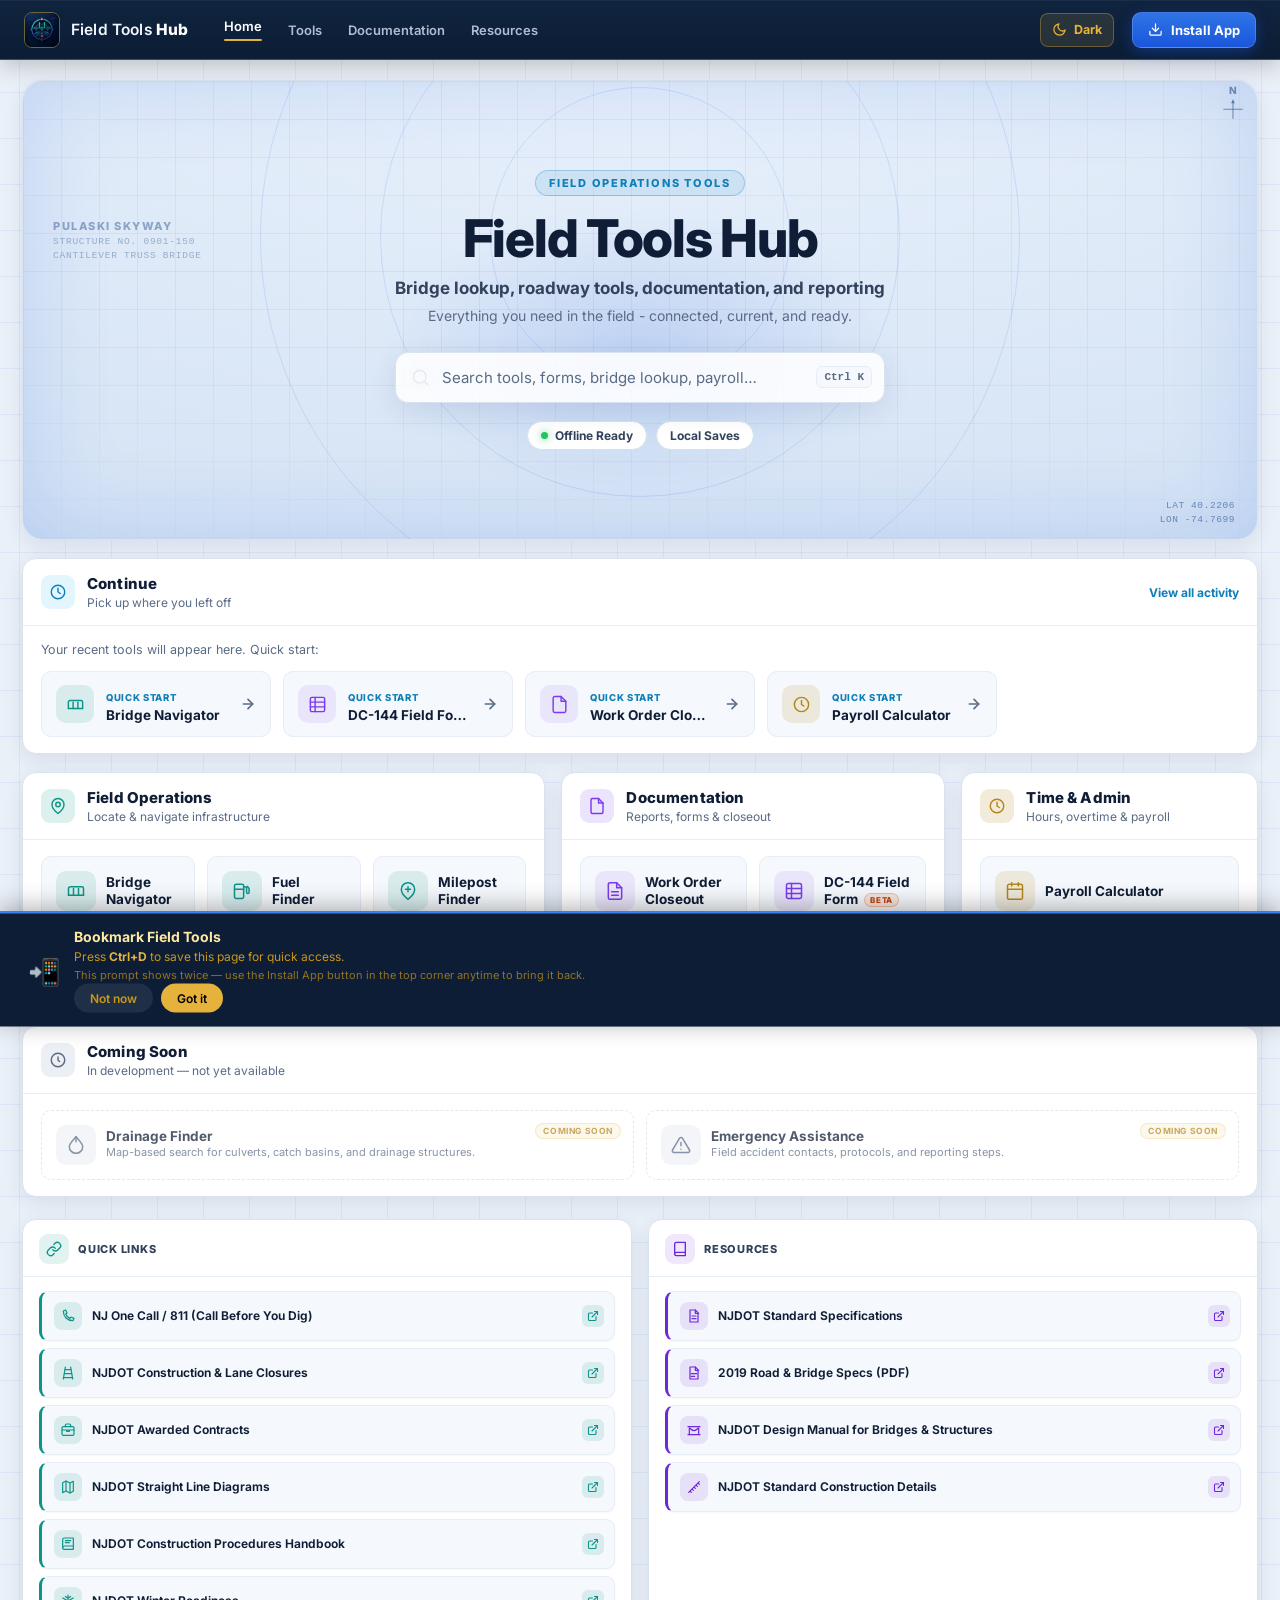
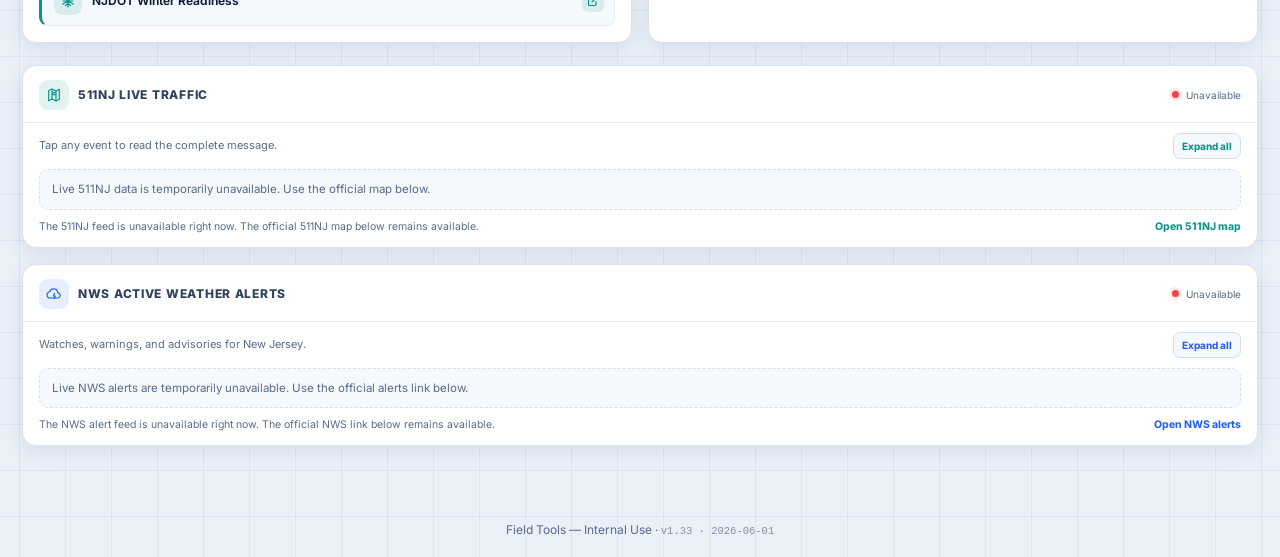
==== commit 660861aa: "Improve live alert feed formatting" ====
--- a/index.html
+++ b/index.html
@@ -256,16 +256,14 @@
     /* search empty */
     .tools-empty{display:none;color:var(--muted);font-size:14px;text-align:center;padding:34px 12px;}
     .tools-empty.show{display:block;}
-    body.is-searching .continue-panel,body.is-searching .util-strip,body.is-searching .page-footer{display:none;}
+    body.is-searching .continue-panel,body.is-searching .util-strip,body.is-searching .util-feeds,body.is-searching .page-footer{display:none;}
 
     /* ── Bottom strip ── */
-    .util-strip{margin-top:22px;display:grid;grid-template-columns:1.3fr 1.3fr 1fr;gap:16px;}
+    .util-strip{margin-top:22px;display:grid;grid-template-columns:repeat(2,minmax(0,1fr));gap:16px;}
     .util-col{--util-accent:#0d9488;--util-accent-soft:rgba(13,148,136,0.12);padding:0;overflow:hidden;display:flex;flex-direction:column;}
-    .util-col:nth-child(2){--util-accent:#c47b18;--util-accent-soft:rgba(196,123,24,0.14);}
-    .util-col:nth-child(3){--util-accent:#6d28d9;--util-accent-soft:rgba(109,40,217,0.11);}
+    .util-col.util-resources{--util-accent:#6d28d9;--util-accent-soft:rgba(109,40,217,0.11);}
     html[data-dark] .util-col{--util-accent:#2dd4bf;--util-accent-soft:rgba(45,212,191,0.15);}
-    html[data-dark] .util-col:nth-child(2){--util-accent:#fbbf24;--util-accent-soft:rgba(251,191,36,0.16);}
-    html[data-dark] .util-col:nth-child(3){--util-accent:#a78bfa;--util-accent-soft:rgba(167,139,250,0.17);}
+    html[data-dark] .util-col.util-resources{--util-accent:#a78bfa;--util-accent-soft:rgba(167,139,250,0.17);}
     .util-title{display:flex;align-items:center;gap:9px;font-size:11px;font-weight:800;letter-spacing:.07em;text-transform:uppercase;color:var(--muted2);margin:0;padding:14px 16px 12px;border-bottom:1px solid var(--border-lo);}
     .util-title > svg{width:30px;height:30px;box-sizing:border-box;padding:7px;border-radius:9px;background:var(--util-accent-soft);color:var(--util-accent);}
     .util-links{display:flex;flex-direction:column;gap:7px;padding:14px 16px 16px;}
@@ -282,22 +280,78 @@
     .util-ext{width:22px;height:22px;box-sizing:border-box;padding:5px;flex-shrink:0;border-radius:6px;background:var(--util-accent-soft);color:var(--util-accent);opacity:1;transition:background .14s,color .14s,transform .14s;}
     .util-link:hover .util-ext{background:var(--util-accent);color:var(--surface);transform:translateX(2px);}
     .util-note{margin:0 16px 16px;padding:10px 11px;border:1px solid var(--border-lo);border-left:3px solid var(--util-accent);border-radius:9px;background:var(--surface-2);font-size:11.5px;color:var(--muted);line-height:1.5;}
-    .util-live-head{display:flex;align-items:center;justify-content:space-between;gap:10px;padding:14px 16px 0;}
-    .util-live-label{display:inline-flex;align-items:center;gap:7px;color:var(--muted2);font-size:10px;font-weight:800;letter-spacing:.06em;text-transform:uppercase;}
+    .util-feeds{display:flex;flex-direction:column;gap:16px;margin-top:22px;}
+    .util-feed-panel{--util-accent:#0d9488;--util-accent-soft:rgba(13,148,136,0.12);overflow:hidden;}
+    .util-feed-panel.nws-feed{--util-accent:#2563eb;--util-accent-soft:rgba(37,99,235,0.11);}
+    html[data-dark] .util-feed-panel{--util-accent:#2dd4bf;--util-accent-soft:rgba(45,212,191,0.15);}
+    html[data-dark] .util-feed-panel.nws-feed{--util-accent:#60a5fa;--util-accent-soft:rgba(96,165,250,0.16);}
+    .util-feed-head{display:flex;align-items:center;justify-content:space-between;gap:14px;padding:14px 16px 12px;border-bottom:1px solid var(--border-lo);}
+    .util-feed-title{display:flex;align-items:center;gap:9px;min-width:0;margin:0;font-size:12px;font-weight:800;letter-spacing:.06em;text-transform:uppercase;color:var(--muted2);}
+    .util-feed-title > svg{width:30px;height:30px;box-sizing:border-box;padding:7px;border-radius:9px;background:var(--util-accent-soft);color:var(--util-accent);flex-shrink:0;}
+    .util-feed-status{display:flex;align-items:center;gap:7px;flex-shrink:0;font-size:10px;color:var(--muted);white-space:nowrap;}
+    .util-feed-toolbar{display:flex;align-items:center;justify-content:space-between;gap:12px;padding:10px 16px 0;color:var(--muted);font-size:11px;line-height:1.4;}
+    .util-feed-toggle{border:1px solid var(--border);border-radius:7px;background:var(--surface-2);color:var(--util-accent);font:inherit;font-size:10px;font-weight:750;padding:5px 8px;cursor:pointer;white-space:nowrap;}
+    .util-feed-toggle:hover{border-color:var(--util-accent);background:var(--util-accent-soft);}
+    .util-feed-toggle:focus-visible{outline:3px solid var(--focus-ring);outline-offset:2px;}
     .util-live-dot{width:7px;height:7px;border-radius:50%;background:#22c55e;box-shadow:0 0 0 3px rgba(34,197,94,0.13),0 0 8px rgba(34,197,94,0.65);flex-shrink:0;}
     .util-live-dot.is-loading{background:var(--gold);box-shadow:0 0 0 3px rgba(229,179,59,0.13);}
     .util-live-dot.is-error{background:#ef4444;box-shadow:0 0 0 3px rgba(239,68,68,0.13);}
     .util-live-dot.is-stale{background:#f59e0b;box-shadow:0 0 0 3px rgba(245,158,11,0.13);}
-    .util-live-time{font-size:10px;color:var(--muted);white-space:nowrap;}
-    .util-live-list{display:flex;flex-direction:column;gap:7px;padding:10px 16px 6px;}
+    .util-live-list{display:flex;flex-direction:column;gap:7px;padding:10px 16px 8px;}
     .util-live-state{padding:11px 12px;border:1px dashed var(--border);border-radius:9px;color:var(--muted);font-size:11.5px;line-height:1.45;background:var(--surface-2);}
-    .util-event{display:grid;grid-template-columns:28px minmax(0,1fr) auto;align-items:start;gap:9px;padding:9px 10px;border:1px solid var(--border-lo);border-radius:9px;background:var(--surface-2);}
+    .util-event{border:1px solid var(--border-lo);border-left:3px solid var(--util-accent);border-radius:9px;background:var(--surface-2);overflow:hidden;}
+    .util-event-summary{display:grid;grid-template-columns:28px minmax(0,1fr) auto 44px;align-items:start;gap:9px;padding:10px 10px 10px 9px;cursor:pointer;list-style:none;}
+    .util-event-summary::-webkit-details-marker{display:none;}
+    .util-event-summary:focus-visible{outline:3px solid var(--focus-ring);outline-offset:-3px;}
     .util-event-icon{width:28px;height:28px;box-sizing:border-box;padding:6px;border-radius:8px;background:var(--util-accent-soft);color:var(--util-accent);}
     .util-event-main{min-width:0;}
     .util-event-kicker{font-size:9px;font-weight:800;letter-spacing:.06em;text-transform:uppercase;color:var(--util-accent);margin-bottom:2px;}
     .util-event-title{font-size:11.5px;font-weight:750;line-height:1.3;color:var(--text);display:-webkit-box;-webkit-line-clamp:2;-webkit-box-orient:vertical;overflow:hidden;}
-    .util-event-desc{font-size:10.5px;line-height:1.4;color:var(--muted);margin-top:3px;display:-webkit-box;-webkit-line-clamp:2;-webkit-box-orient:vertical;overflow:hidden;}
+    .util-event.nws-event{--util-accent:#2563eb;--util-accent-soft:rgba(37,99,235,0.11);}
+    .util-event.nws-event.severity-extreme{--util-accent:#b42318;--util-accent-soft:rgba(180,35,24,0.13);}
+    .util-event.nws-event.severity-severe{--util-accent:#c2410c;--util-accent-soft:rgba(194,65,12,0.13);}
+    .util-event.nws-event.severity-moderate{--util-accent:#b7791f;--util-accent-soft:rgba(183,121,31,0.15);}
+    .util-event.nws-event.severity-minor{--util-accent:#2563eb;--util-accent-soft:rgba(37,99,235,0.11);}
+    .util-event.nws-event.severity-unknown{--util-accent:#64748b;--util-accent-soft:rgba(100,116,139,0.13);}
+    html[data-dark] .util-event.nws-event.severity-extreme{--util-accent:#f87171;--util-accent-soft:rgba(248,113,113,0.17);}
+    html[data-dark] .util-event.nws-event.severity-severe{--util-accent:#fb923c;--util-accent-soft:rgba(251,146,60,0.17);}
+    html[data-dark] .util-event.nws-event.severity-moderate{--util-accent:#fbbf24;--util-accent-soft:rgba(251,191,36,0.17);}
+    html[data-dark] .util-event.nws-event.severity-minor{--util-accent:#60a5fa;--util-accent-soft:rgba(96,165,250,0.17);}
+    html[data-dark] .util-event.nws-event.severity-unknown{--util-accent:#94a3b8;--util-accent-soft:rgba(148,163,184,0.17);}
+    .util-event.nws-event[open] .util-event-title{display:block;-webkit-line-clamp:initial;overflow:visible;}
+    .util-event-detail{padding:0 12px 12px 49px;border-top:1px solid var(--border-lo);}
+    .util-event-detail-title{padding-top:10px;font-size:12px;font-weight:750;line-height:1.4;color:var(--text);}
+    .util-event-desc{font-size:11px;line-height:1.5;color:var(--muted);margin:7px 0 0;white-space:pre-line;}
+    .util-event-instruction{font-size:11px;line-height:1.5;color:var(--muted2);margin:8px 0 0;padding-top:8px;border-top:1px solid var(--border-lo);white-space:pre-line;}
+    .util-event-meta{display:flex;flex-wrap:wrap;gap:6px 12px;margin-top:9px;font-size:10px;color:var(--muted);}
+    .util-alert-overview{display:flex;align-items:stretch;gap:8px;padding-top:10px;}
+    .util-alert-area{min-width:0;flex:1;display:flex;flex-direction:column;justify-content:center;gap:2px;padding:9px 10px;border:1px solid var(--util-accent-soft);border-left:3px solid var(--util-accent);border-radius:8px;background:var(--util-accent-soft);}
+    .util-alert-area-label,.util-alert-fact-label,.util-alert-block-label,.util-alert-instruction-label{font-size:9px;font-weight:800;letter-spacing:.07em;text-transform:uppercase;color:var(--util-accent);}
+    .util-alert-area-value{font-size:12px;font-weight:750;line-height:1.35;color:var(--text);overflow-wrap:anywhere;}
+    .util-alert-severity{display:inline-flex;align-items:center;align-self:flex-start;gap:5px;flex-shrink:0;padding:6px 8px;border:1px solid var(--util-accent-soft);border-radius:999px;background:var(--util-accent-soft);color:var(--util-accent);font-size:9px;font-weight:800;letter-spacing:.06em;text-transform:uppercase;white-space:nowrap;}
+    .util-alert-severity::before{content:"";width:6px;height:6px;border-radius:50%;background:currentColor;box-shadow:0 0 0 3px var(--util-accent-soft);}
+    .util-alert-facts{display:grid;grid-template-columns:repeat(4,minmax(0,1fr));gap:7px;margin-top:8px;}
+    .util-alert-fact{min-width:0;padding:8px 9px;border:1px solid var(--border-lo);border-radius:8px;background:var(--surface-2);}
+    .util-alert-fact-label{color:var(--muted);}
+    .util-alert-fact-value{margin-top:3px;font-size:10.5px;line-height:1.35;font-weight:700;color:var(--text);overflow-wrap:anywhere;}
+    .util-alert-description{display:flex;flex-direction:column;gap:8px;margin-top:11px;padding-top:11px;border-top:1px solid var(--border-lo);}
+    .util-alert-section-title{font-size:10px;font-weight:800;letter-spacing:.06em;text-transform:uppercase;color:var(--muted2);}
+    .util-alert-block{padding:9px 10px;border:1px solid var(--border-lo);border-radius:8px;background:var(--surface);}
+    .util-alert-block-copy{margin:5px 0 0;font-size:11px;line-height:1.5;color:var(--muted2);white-space:pre-line;}
+    .util-alert-list{margin:5px 0 0;padding-left:17px;font-size:11px;line-height:1.5;color:var(--muted2);}
+    .util-alert-list li+li{margin-top:5px;}
+    .util-alert-instruction{margin-top:10px;padding:9px 10px;border:1px solid var(--util-accent-soft);border-left:3px solid var(--util-accent);border-radius:8px;background:var(--util-accent-soft);}
+    .util-alert-instruction-copy{margin:4px 0 0;font-size:11px;line-height:1.5;color:var(--text);}
+    .util-event-link{display:inline-flex;margin-top:10px;color:var(--util-accent);font-size:10.5px;font-weight:750;text-decoration:none;}
+    .util-event-link:hover{text-decoration:underline;}
     .util-event-time{font-size:9.5px;color:var(--muted);white-space:nowrap;padding-top:1px;}
+    .util-event-action-wrap{display:inline-flex;align-items:center;justify-content:flex-end;gap:3px;min-width:40px;}
+    .util-event-action{font-size:9px;font-weight:750;color:var(--util-accent);text-align:right;white-space:nowrap;}
+    .util-event-chevron{width:14px;height:14px;box-sizing:border-box;padding:2px;color:var(--util-accent);transition:transform .15s;}
+    .util-event[open] .util-event-chevron{transform:rotate(180deg);}
+    .util-feed-foot{display:flex;align-items:center;justify-content:space-between;gap:12px;padding:2px 16px 14px;font-size:10.5px;color:var(--muted);}
+    .util-feed-reference{color:var(--util-accent);font-weight:750;text-decoration:none;}
+    .util-feed-reference:hover{text-decoration:underline;}
     .util-reference-links{padding-top:8px;padding-bottom:10px;}
     .util-soon{font-size:13px;color:var(--muted);display:inline-flex;align-items:center;gap:8px;cursor:default;}
     .util-soon em{font-size:8.5px;font-style:normal;font-weight:800;letter-spacing:.06em;text-transform:uppercase;color:var(--muted);padding:2px 6px;border-radius:5px;background:var(--surface-2);border:1px solid var(--border-lo);}
@@ -393,6 +447,15 @@
       .continue-extra{grid-template-columns:1fr;}
       .module-tiles{grid-template-columns:1fr 1fr;}
       .util-strip{grid-template-columns:1fr;}
+      .util-feed-head{align-items:flex-start;flex-direction:column;gap:8px;}
+      .util-feed-status{padding-left:39px;}
+      .util-feed-toolbar{align-items:flex-start;flex-direction:column;gap:6px;}
+      .util-feed-foot{align-items:flex-start;flex-direction:column;}
+      .util-event-summary{grid-template-columns:28px minmax(0,1fr) auto;gap:8px;}
+      .util-event-time{grid-column:2;grid-row:2;padding-top:4px;}
+      .util-event-action-wrap{grid-column:3;grid-row:1 / span 2;align-self:center;}
+      .util-event-detail{padding-left:9px;padding-right:12px;}
+      .util-alert-facts{grid-template-columns:repeat(2,minmax(0,1fr));}
     }
     @media (max-width:430px){
       .hero-title{font-size:26px;}
@@ -401,6 +464,7 @@
       .hero-nj{opacity:.5;}
       .module-tiles{grid-template-columns:1fr;}
       .coming-tiles{grid-template-columns:1fr;}
+      .util-alert-facts{grid-template-columns:1fr;}
     }
     @media (prefers-reduced-motion:reduce){
       *,*::before,*::after{animation-duration:.01ms!important;animation-iteration-count:1!important;transition-duration:.01ms!important;}
@@ -595,28 +659,52 @@
         <a class="util-link" href="https://dot.nj.gov/transportation/about/winter/" target="_blank" rel="noopener"><span class="util-link-main"><svg class="util-link-ic" viewBox="0 0 24 24" fill="none" stroke="currentColor" stroke-width="1.8" stroke-linecap="round" stroke-linejoin="round" aria-hidden="true"><path d="M12 3v18M4.2 7.5l15.6 9M4.2 16.5l15.6-9M8 5.3 12 8l4-2.7M8 18.7 12 16l4 2.7M4.8 12H8M16 12h3.2"/></svg><span class="util-link-label">NJDOT Winter Readiness</span></span><svg class="util-ext" width="12" height="12" viewBox="0 0 24 24" fill="none" stroke="currentColor" stroke-width="2.2" stroke-linecap="round" stroke-linejoin="round"><path d="M18 13v6a2 2 0 0 1-2 2H5a2 2 0 0 1-2-2V8a2 2 0 0 1 2-2h6"/><polyline points="15 3 21 3 21 9"/><line x1="10" y1="14" x2="21" y2="3"/></svg></a>
       </div>
     </div>
-    <div class="panel util-col">
-      <h3 class="util-title"><svg width="14" height="14" viewBox="0 0 24 24" fill="none" stroke="currentColor" stroke-width="2" stroke-linecap="round" stroke-linejoin="round"><path d="M18 8A6 6 0 0 0 6 8c0 7-3 9-3 9h18s-3-2-3-9"/><path d="M13.73 21a2 2 0 0 1-3.46 0"/></svg>Alerts &amp; Updates</h3>
-      <div class="util-live-head">
-        <span class="util-live-label"><span class="util-live-dot is-loading" id="nj-live-dot" aria-hidden="true"></span>511NJ live events</span>
-        <time class="util-live-time" id="nj-live-updated">Checking&hellip;</time>
-      </div>
-      <div class="util-live-list" id="nj-live-list" aria-live="polite">
-        <div class="util-live-state">Loading current NJ traffic events&hellip;</div>
-      </div>
-      <div class="util-links util-reference-links">
-        <a class="util-link" href="https://511nj.org/trafficmap" target="_blank" rel="noopener"><span class="util-link-main"><svg class="util-link-ic" viewBox="0 0 24 24" fill="none" stroke="currentColor" stroke-width="1.8" stroke-linecap="round" stroke-linejoin="round" aria-hidden="true"><path d="M4 5.5 9 3l6 3 5-2.5v15L15 21l-6-3-5 2.5z"/><path d="M9 3v15M15 6v15"/><circle cx="12" cy="10" r="2"/></svg><span class="util-link-label">511NJ Live Traffic Map</span></span><svg class="util-ext" width="12" height="12" viewBox="0 0 24 24" fill="none" stroke="currentColor" stroke-width="2.2" stroke-linecap="round" stroke-linejoin="round"><path d="M18 13v6a2 2 0 0 1-2 2H5a2 2 0 0 1-2-2V8a2 2 0 0 1 2-2h6"/><polyline points="15 3 21 3 21 9"/><line x1="10" y1="14" x2="21" y2="3"/></svg></a>
-        <a class="util-link" href="https://www.weather.gov/alerts/nj.html" target="_blank" rel="noopener"><span class="util-link-main"><svg class="util-link-ic" viewBox="0 0 24 24" fill="none" stroke="currentColor" stroke-width="1.8" stroke-linecap="round" stroke-linejoin="round" aria-hidden="true"><path d="M7 18h10a4 4 0 0 0 .5-8 6 6 0 0 0-11.7-1.5A4.5 4.5 0 0 0 7 18z"/><path d="m13 11-2 4h3l-2 4"/></svg><span class="util-link-label">NWS Active Weather Alerts (NJ)</span></span><svg class="util-ext" width="12" height="12" viewBox="0 0 24 24" fill="none" stroke="currentColor" stroke-width="2.2" stroke-linecap="round" stroke-linejoin="round"><path d="M18 13v6a2 2 0 0 1-2 2H5a2 2 0 0 1-2-2V8a2 2 0 0 1 2-2h6"/><polyline points="15 3 21 3 21 9"/><line x1="10" y1="14" x2="21" y2="3"/></svg></a>
-      </div>
-      <p class="util-note" id="nj-live-note">Live status from the official 511NJ feed. Refreshes while this page is open; the links above remain available if live data is unavailable.</p>
-    </div>
-    <div class="panel util-col">
+    <div class="panel util-col util-resources">
       <h3 class="util-title"><svg width="14" height="14" viewBox="0 0 24 24" fill="none" stroke="currentColor" stroke-width="2" stroke-linecap="round" stroke-linejoin="round"><path d="M4 19.5A2.5 2.5 0 0 1 6.5 17H20"/><path d="M6.5 2H20v20H6.5A2.5 2.5 0 0 1 4 19.5v-15A2.5 2.5 0 0 1 6.5 2z"/></svg>Resources</h3>
       <div class="util-links">
         <a class="util-link" href="https://dot.nj.gov/transportation/eng/specs/index.shtml" target="_blank" rel="noopener"><span class="util-link-main"><svg class="util-link-ic" viewBox="0 0 24 24" fill="none" stroke="currentColor" stroke-width="1.8" stroke-linecap="round" stroke-linejoin="round" aria-hidden="true"><path d="M6 3h8l4 4v14H6z"/><path d="M14 3v5h5M9 12h6M9 16h6"/></svg><span class="util-link-label">NJDOT Standard Specifications</span></span><svg class="util-ext" width="12" height="12" viewBox="0 0 24 24" fill="none" stroke="currentColor" stroke-width="2.2" stroke-linecap="round" stroke-linejoin="round"><path d="M18 13v6a2 2 0 0 1-2 2H5a2 2 0 0 1-2-2V8a2 2 0 0 1 2-2h6"/><polyline points="15 3 21 3 21 9"/><line x1="10" y1="14" x2="21" y2="3"/></svg></a>
         <a class="util-link" href="https://www.nj.gov/transportation/eng/specs/2019/pdf/StandSpecRoadBridge_20190528.pdf" target="_blank" rel="noopener"><span class="util-link-main"><svg class="util-link-ic" viewBox="0 0 24 24" fill="none" stroke="currentColor" stroke-width="1.8" stroke-linecap="round" stroke-linejoin="round" aria-hidden="true"><path d="M6 3h8l4 4v14H6z"/><path d="M14 3v5h5M8 13h8M8 17h5"/></svg><span class="util-link-label">2019 Road &amp; Bridge Specs (PDF)</span></span><svg class="util-ext" width="12" height="12" viewBox="0 0 24 24" fill="none" stroke="currentColor" stroke-width="2.2" stroke-linecap="round" stroke-linejoin="round"><path d="M18 13v6a2 2 0 0 1-2 2H5a2 2 0 0 1-2-2V8a2 2 0 0 1 2-2h6"/><polyline points="15 3 21 3 21 9"/><line x1="10" y1="14" x2="21" y2="3"/></svg></a>
         <a class="util-link" href="https://www.nj.gov/transportation/eng/documents/BSDM/" target="_blank" rel="noopener"><span class="util-link-main"><svg class="util-link-ic" viewBox="0 0 24 24" fill="none" stroke="currentColor" stroke-width="1.8" stroke-linecap="round" stroke-linejoin="round" aria-hidden="true"><path d="M3 19h18M5 19V9c2 0 3 4 7 4s5-4 7-4v10M3 7h18"/></svg><span class="util-link-label">NJDOT Design Manual for Bridges &amp; Structures</span></span><svg class="util-ext" width="12" height="12" viewBox="0 0 24 24" fill="none" stroke="currentColor" stroke-width="2.2" stroke-linecap="round" stroke-linejoin="round"><path d="M18 13v6a2 2 0 0 1-2 2H5a2 2 0 0 1-2-2V8a2 2 0 0 1 2-2h6"/><polyline points="15 3 21 3 21 9"/><line x1="10" y1="14" x2="21" y2="3"/></svg></a>
         <a class="util-link" href="https://dot.nj.gov/transportation/eng/CADD/v8/stdconsdtls.shtml" target="_blank" rel="noopener"><span class="util-link-main"><svg class="util-link-ic" viewBox="0 0 24 24" fill="none" stroke="currentColor" stroke-width="1.8" stroke-linecap="round" stroke-linejoin="round" aria-hidden="true"><path d="m4 20 16-16M6 18l2 2M9 15l2 2M12 12l2 2M15 9l2 2M18 6l2 2"/></svg><span class="util-link-label">NJDOT Standard Construction Details</span></span><svg class="util-ext" width="12" height="12" viewBox="0 0 24 24" fill="none" stroke="currentColor" stroke-width="2.2" stroke-linecap="round" stroke-linejoin="round"><path d="M18 13v6a2 2 0 0 1-2 2H5a2 2 0 0 1-2-2V8a2 2 0 0 1 2-2h6"/><polyline points="15 3 21 3 21 9"/><line x1="10" y1="14" x2="21" y2="3"/></svg></a>
+      </div>
+    </div>
+  </section>
+
+  <!-- LIVE ALERT FEEDS -->
+  <section class="util-feeds" id="alerts" aria-label="Alerts &amp; Updates">
+    <div class="panel util-feed-panel" id="nj-traffic-feed">
+      <div class="util-feed-head">
+        <h3 class="util-feed-title"><svg width="14" height="14" viewBox="0 0 24 24" fill="none" stroke="currentColor" stroke-width="1.8" stroke-linecap="round" stroke-linejoin="round" aria-hidden="true"><path d="M4 5.5 9 3l6 3 5-2.5v15L15 21l-6-3-5 2.5z"/><path d="M9 3v15M15 6v15"/><circle cx="12" cy="10" r="2"/></svg>511NJ Live Traffic</h3>
+        <div class="util-feed-status"><span class="util-live-dot is-loading" id="nj-live-dot" aria-hidden="true"></span><time id="nj-live-updated">Checking&hellip;</time></div>
+      </div>
+      <div class="util-feed-toolbar">
+        <span>Tap any event to read the complete message.</span>
+        <button class="util-feed-toggle" type="button" data-feed-toggle="nj-live-list" aria-expanded="false">Expand all</button>
+      </div>
+      <div class="util-live-list" id="nj-live-list" aria-live="polite">
+        <div class="util-live-state">Loading current NJ traffic events&hellip;</div>
+      </div>
+      <div class="util-feed-foot">
+        <span id="nj-live-note">Live status from the official 511NJ feed. Refreshes every 5 minutes while this page is open.</span>
+        <a class="util-feed-reference" href="https://511nj.org/trafficmap" target="_blank" rel="noopener">Open 511NJ map</a>
+      </div>
+    </div>
+
+    <div class="panel util-feed-panel nws-feed" id="nws-alert-feed">
+      <div class="util-feed-head">
+        <h3 class="util-feed-title"><svg width="14" height="14" viewBox="0 0 24 24" fill="none" stroke="currentColor" stroke-width="1.8" stroke-linecap="round" stroke-linejoin="round" aria-hidden="true"><path d="M7 18h10a4 4 0 0 0 .5-8 6 6 0 0 0-11.7-1.5A4.5 4.5 0 0 0 7 18z"/><path d="m13 11-2 4h3l-2 4"/></svg>NWS Active Weather Alerts</h3>
+        <div class="util-feed-status"><span class="util-live-dot is-loading" id="nws-live-dot" aria-hidden="true"></span><time id="nws-live-updated">Checking&hellip;</time></div>
+      </div>
+      <div class="util-feed-toolbar">
+        <span>Watches, warnings, and advisories for New Jersey.</span>
+        <button class="util-feed-toggle" type="button" data-feed-toggle="nws-live-list" aria-expanded="false">Expand all</button>
+      </div>
+      <div class="util-live-list" id="nws-live-list" aria-live="polite">
+        <div class="util-live-state">Loading current NWS alerts&hellip;</div>
+      </div>
+      <div class="util-feed-foot">
+        <span id="nws-live-note">Live status from the official National Weather Service feed. Refreshes every 5 minutes.</span>
+        <a class="util-feed-reference" href="https://www.weather.gov/alerts/nj.html" target="_blank" rel="noopener">Open NWS alerts</a>
       </div>
     </div>
   </section>
@@ -791,41 +879,22 @@
     });
   })();
 
-  // Live 511NJ events through the Cloudflare RSS proxy.
+  // Live 511NJ traffic and NWS weather alerts.
   (function(){
-    var ENDPOINT='https://njdot-511-proxy.joebiocco.workers.dev/';
-    var list=document.getElementById('nj-live-list');
-    var updated=document.getElementById('nj-live-updated');
-    var dot=document.getElementById('nj-live-dot');
-    var note=document.getElementById('nj-live-note');
-    if(!list||!updated||!dot) return;
-    var hasData=false,requestId=0;
+    var NJ_ENDPOINT='https://njdot-511-proxy.joebiocco.workers.dev/';
+    var NWS_ENDPOINT='https://api.weather.gov/alerts/active?area=NJ';
+    var REFRESH_MS=300000;
     var EVENT_ICONS={
       incident:'<path d="M12 3 2.5 20h19L12 3z"/><path d="M12 9v4M12 17h.01"/>',
       work:'<path d="m8 3-3 18M16 3l3 18M7 7h10M6 13h12M5 19h14"/>',
       delay:'<circle cx="12" cy="12" r="9"/><path d="M12 7v5l3 2"/>',
+      weather:'<path d="M7 18h10a4 4 0 0 0 .5-8 6 6 0 0 0-11.7-1.5A4.5 4.5 0 0 0 7 18z"/><path d="m13 11-2 4h3l-2 4"/>',
       general:'<path d="M4 5.5 9 3l6 3 5-2.5v15L15 21l-6-3-5 2.5z"/><path d="M9 3v15M15 6v15"/>'
     };
+    function byId(id){return document.getElementById(id);}
     function clear(el){while(el.firstChild)el.removeChild(el.firstChild);}
     function textOf(parent,name){var node=parent.getElementsByTagName(name)[0];return node?String(node.textContent||'').trim():'';}
-    function classify(title,desc){
-      var value=(title+' '+desc).toLowerCase();
-      if(/crash|collision|accident|disabled|fire|emergency/.test(value)) return {label:'Incident',icon:'incident'};
-      if(/construction|roadwork|work zone|closure|maintenance|repair/.test(value)) return {label:'Work zone',icon:'work'};
-      if(/delay|travel time|congestion|slow/.test(value)) return {label:'Delay',icon:'delay'};
-      return {label:'Traffic event',icon:'general'};
-    }
-    function parseFeed(xml){
-      var doc=new DOMParser().parseFromString(xml,'application/xml');
-      if(doc.getElementsByTagName('parsererror').length) throw new Error('Invalid RSS');
-      var channel=doc.getElementsByTagName('channel')[0];
-      var items=Array.prototype.slice.call(doc.getElementsByTagName('item')).map(function(node){
-        var title=textOf(node,'title'),desc=textOf(node,'description'),date=textOf(node,'pubDate');
-        var point=textOf(node,'georss:point').split(/\s+/).map(Number);
-        return {title:title,description:desc,publishedAt:date,lat:point[0],lon:point[1]};
-      }).filter(function(item){return item.title||item.description;});
-      return {publishedAt:channel?textOf(channel,'pubDate'):'',items:items.slice(0,6)};
-    }
+    function safeUrl(value){return /^https?:\/\//i.test(value||'')?value:'';}
     function age(dateText){
       var stamp=Date.parse(dateText);if(isNaN(stamp)) return '';
       var seconds=Math.max(0,(Date.now()-stamp)/1000);
@@ -838,49 +907,198 @@
       var stamp=Date.parse(dateText);if(isNaN(stamp)) return 'Updated recently';
       try{return 'Updated '+new Date(stamp).toLocaleTimeString([], {hour:'numeric',minute:'2-digit'});}catch(_){return 'Updated recently';}
     }
-    function setStatus(state,label,copy){
-      dot.className='util-live-dot'+(state?' '+state:'');
-      updated.textContent=label;
-      if(note&&copy) note.textContent=copy;
-    }
-    function render(data){
+    function displayDate(dateText){
+      var stamp=Date.parse(dateText);if(isNaN(stamp)) return '';
+      try{return new Date(stamp).toLocaleString([], {month:'short',day:'numeric',hour:'numeric',minute:'2-digit'});}catch(_){return dateText;}
+    }
+    function classify(title,desc){
+      var value=(title+' '+desc).toLowerCase();
+      if(/crash|collision|accident|disabled|fire|emergency/.test(value)) return {label:'Incident',icon:'incident'};
+      if(/construction|roadwork|work zone|closure|maintenance|repair/.test(value)) return {label:'Work zone',icon:'work'};
+      if(/delay|travel time|congestion|slow/.test(value)) return {label:'Delay',icon:'delay'};
+      return {label:'Traffic event',icon:'general'};
+    }
+    function parseRss(xml){
+      var doc=new DOMParser().parseFromString(xml,'application/xml');
+      if(doc.getElementsByTagName('parsererror').length) throw new Error('Invalid RSS');
+      var channel=doc.getElementsByTagName('channel')[0];
+      var items=Array.prototype.slice.call(doc.getElementsByTagName('item')).map(function(node){
+        var title=textOf(node,'title'),desc=textOf(node,'description'),date=textOf(node,'pubDate');
+        return {title:title,description:desc,publishedAt:date,link:safeUrl(textOf(node,'link'))};
+      }).filter(function(item){return item.title||item.description;});
+      return {updatedAt:channel?textOf(channel,'pubDate'):'',items:items.slice(0,6)};
+    }
+    function parseNws(payload){
+      var items=(payload&&Array.isArray(payload.features)?payload.features:[]).map(function(feature){
+        var p=(feature&&feature.properties)||{};
+        var event=p.event||'Weather alert';
+        return {
+          title:p.headline||event,
+          description:p.description||'',
+          instruction:p.instruction||'',
+          publishedAt:p.sent||p.effective||p.onset||'',
+          effectiveAt:p.effective||p.onset||'',
+          expires:p.expires||p.ends||'',
+          area:p.areaDesc||'New Jersey',
+          severity:p.severity||'',
+          certainty:p.certainty||'',
+          link:safeUrl(p.web||((feature||{}).id)||''),
+          label:event,
+          icon:'weather'
+        };
+      }).filter(function(item){return item.title||item.description;});
+      return {updatedAt:new Date().toISOString(),items:items.slice(0,6)};
+    }
+    function addMeta(meta, value){if(value){var span=document.createElement('span');span.textContent=value;meta.appendChild(span);}}
+    function severityKey(value){
+      var key=String(value||'').toLowerCase().trim();
+      return /^(extreme|severe|moderate|minor)$/.test(key)?key:'unknown';
+    }
+    function severityLabel(value){
+      var key=severityKey(value);return key.charAt(0).toUpperCase()+key.slice(1);
+    }
+    function addFact(container,label,value){
+      if(!value)return;
+      var fact=document.createElement('div');fact.className='util-alert-fact';
+      var factLabel=document.createElement('div');factLabel.className='util-alert-fact-label';factLabel.textContent=label;
+      var factValue=document.createElement('div');factValue.className='util-alert-fact-value';factValue.textContent=value;
+      fact.appendChild(factLabel);fact.appendChild(factValue);container.appendChild(fact);
+    }
+    function appendAlertCopy(parent, lines){
+      var paragraphs=[],bullets=[],current='';
+      lines.forEach(function(line){
+        line=String(line||'').trim();if(!line)return;
+        if(/^[-•]\s*/.test(line)){
+          if(current)bullets.push(current);
+          current=line.replace(/^[-•]\s*/,'').trim();
+        }else if(current){current+=' '+line;}
+        else{paragraphs.push(line);}
+      });
+      if(current)bullets.push(current);
+      if(paragraphs.length){var paragraph=document.createElement('p');paragraph.className='util-alert-block-copy';paragraph.textContent=paragraphs.join(' ');parent.appendChild(paragraph);}
+      if(bullets.length){var list=document.createElement('ul');list.className='util-alert-list';bullets.forEach(function(item){var li=document.createElement('li');li.textContent=item;list.appendChild(li);});parent.appendChild(list);}
+    }
+    function appendNwsDescription(detail, raw){
+      if(!raw)return;
+      var description=document.createElement('div');description.className='util-alert-description';
+      var heading=document.createElement('div');heading.className='util-alert-section-title';heading.textContent='Alert details';description.appendChild(heading);
+      String(raw).replace(/\r/g,'').split(/\n\s*\n/).map(function(group){return group.trim();}).filter(Boolean).forEach(function(group){
+        var lines=group.split('\n').map(function(line){return line.trim();}).filter(Boolean);if(!lines.length)return;
+        var first=lines.shift();
+        var match=/^\*?\s*([A-Z][A-Z\s-]{1,})\s*(?:\.\.\.|…|:)\s*(.*)$/.exec(first);
+        var block=document.createElement('div');block.className='util-alert-block';
+        var bodyLines=[];
+        if(match){
+          var label=document.createElement('div');label.className='util-alert-block-label';label.textContent=match[1].trim();block.appendChild(label);
+          if(match[2])bodyLines.push(match[2]);
+        }else{bodyLines.push(first);}
+        bodyLines=bodyLines.concat(lines);appendAlertCopy(block,bodyLines);description.appendChild(block);
+      });
+      if(description.childNodes.length>1)detail.appendChild(description);
+    }
+    function renderNwsDetail(detail,item){
+      var overview=document.createElement('div');overview.className='util-alert-overview';
+      var area=document.createElement('div');area.className='util-alert-area';
+      var areaLabel=document.createElement('div');areaLabel.className='util-alert-area-label';areaLabel.textContent='Affected area';
+      var areaValue=document.createElement('div');areaValue.className='util-alert-area-value';areaValue.textContent=item.area||'New Jersey';
+      area.appendChild(areaLabel);area.appendChild(areaValue);
+      var severity=document.createElement('span');severity.className='util-alert-severity';severity.textContent=severityLabel(item.severity);severity.setAttribute('aria-label','Severity: '+severityLabel(item.severity));
+      overview.appendChild(area);overview.appendChild(severity);detail.appendChild(overview);
+      var facts=document.createElement('div');facts.className='util-alert-facts';
+      addFact(facts,'Certainty',item.certainty||'Unknown');
+      addFact(facts,'Issued',displayDate(item.publishedAt));
+      addFact(facts,'Effective',displayDate(item.effectiveAt));
+      addFact(facts,'Expires',displayDate(item.expires));
+      if(facts.childNodes.length)detail.appendChild(facts);
+      appendNwsDescription(detail,item.description);
+      if(item.instruction){
+        var instruction=document.createElement('div');instruction.className='util-alert-instruction';
+        var instructionLabel=document.createElement('div');instructionLabel.className='util-alert-instruction-label';instructionLabel.textContent='Recommended action';
+        var instructionCopy=document.createElement('p');instructionCopy.className='util-alert-instruction-copy';instructionCopy.textContent=item.instruction;
+        instruction.appendChild(instructionLabel);instruction.appendChild(instructionCopy);detail.appendChild(instruction);
+      }
+    }
+    function resetFeedToggle(list){
+      var button=document.querySelector('[data-feed-toggle="'+list.id+'"]');
+      if(button){button.setAttribute('aria-expanded','false');button.textContent='Expand all';}
+    }
+    function render(data,list,kind){
       clear(list);
-      if(!data.items.length){
-        var empty=document.createElement('div');empty.className='util-live-state';empty.textContent='No active NJ events reported by 511NJ.';list.appendChild(empty);return;
-      }
+      resetFeedToggle(list);
+      if(!data.items.length){var empty=document.createElement('div');empty.className='util-live-state';empty.textContent=kind==='nws'?'No active NWS alerts for New Jersey.':'No active NJ events reported by 511NJ.';list.appendChild(empty);return;}
       data.items.forEach(function(item){
-        var kind=classify(item.title,item.description);
-        var article=document.createElement('article');article.className='util-event';
+        var classification=kind==='nws'?{label:item.label||'Weather alert',icon:'weather'}:classify(item.title,item.description);
+        var details=document.createElement('details');details.className='util-event'+(kind==='nws'?' nws-event severity-'+severityKey(item.severity):'');
+        var summary=document.createElement('summary');summary.className='util-event-summary';
         var icon=document.createElement('span');icon.className='util-event-icon';icon.setAttribute('aria-hidden','true');
-        icon.innerHTML='<svg width="16" height="16" viewBox="0 0 24 24" fill="none" stroke="currentColor" stroke-width="1.8" stroke-linecap="round" stroke-linejoin="round">'+(EVENT_ICONS[kind.icon]||EVENT_ICONS.general)+'</svg>';
-        var main=document.createElement('div');main.className='util-event-main';
-        var kicker=document.createElement('div');kicker.className='util-event-kicker';kicker.textContent=kind.label;
-        var title=document.createElement('div');title.className='util-event-title';title.textContent=item.title||'NJ traffic event';
-        var desc=document.createElement('div');desc.className='util-event-desc';desc.textContent=item.description||'';
-        main.appendChild(kicker);main.appendChild(title);if(item.description)main.appendChild(desc);
-        var time=document.createElement('time');time.className='util-event-time';time.textContent=age(item.publishedAt);var eventStamp=Date.parse(item.publishedAt);if(!isNaN(eventStamp))time.dateTime=new Date(eventStamp).toISOString();
-        article.appendChild(icon);article.appendChild(main);article.appendChild(time);list.appendChild(article);
+        icon.innerHTML='<svg width="16" height="16" viewBox="0 0 24 24" fill="none" stroke="currentColor" stroke-width="1.8" stroke-linecap="round" stroke-linejoin="round">'+(EVENT_ICONS[classification.icon]||EVENT_ICONS.general)+'</svg>';
+        var main=document.createElement('span');main.className='util-event-main';
+        var kicker=document.createElement('span');kicker.className='util-event-kicker';kicker.textContent=kind==='nws'?(severityLabel(item.severity)+' severity'):classification.label;
+        var title=document.createElement('span');title.className='util-event-title';title.textContent=item.title||'Alert';
+        main.appendChild(kicker);main.appendChild(title);
+        var time=document.createElement('time');time.className='util-event-time';time.textContent=age(item.publishedAt);var stamp=Date.parse(item.publishedAt);if(!isNaN(stamp))time.dateTime=new Date(stamp).toISOString();
+        var actionWrap=document.createElement('span');actionWrap.className='util-event-action-wrap';
+        var action=document.createElement('span');action.className='util-event-action';action.textContent='View';
+        var chevron=document.createElement('svg');chevron.className='util-event-chevron';chevron.setAttribute('viewBox','0 0 24 24');chevron.setAttribute('fill','none');chevron.setAttribute('stroke','currentColor');chevron.setAttribute('stroke-width','2');chevron.innerHTML='<path d="m6 9 6 6 6-6"/>';
+        actionWrap.appendChild(action);actionWrap.appendChild(chevron);
+        summary.appendChild(icon);summary.appendChild(main);summary.appendChild(time);summary.appendChild(actionWrap);
+        var detail=document.createElement('div');detail.className='util-event-detail';
+        if(kind==='nws'){
+          detail.className+=' nws-detail';
+          renderNwsDetail(detail,item);
+        }else{
+          var fullTitle=document.createElement('div');fullTitle.className='util-event-detail-title';fullTitle.textContent=item.title||'Alert';detail.appendChild(fullTitle);
+          if(item.description){var desc=document.createElement('p');desc.className='util-event-desc';desc.textContent=item.description;detail.appendChild(desc);}
+          if(item.instruction){var instruction=document.createElement('p');instruction.className='util-event-instruction';instruction.textContent=item.instruction;detail.appendChild(instruction);}
+          var meta=document.createElement('div');meta.className='util-event-meta';
+          if(item.publishedAt)addMeta(meta,'Reported: '+displayDate(item.publishedAt));
+          if(meta.childNodes.length)detail.appendChild(meta);
+        }
+        if(item.link){var link=document.createElement('a');link.className='util-event-link';link.href=item.link;link.target='_blank';link.rel='noopener';link.textContent=kind==='nws'?'Open full NWS alert':'Open official 511NJ event';detail.appendChild(link);}
+        details.appendChild(summary);details.appendChild(detail);list.appendChild(details);
+        details.addEventListener('toggle',function(){action.textContent=details.open?'Hide':'View';});
       });
     }
-    function load(){
-      var current=++requestId;
-      if(!hasData)setStatus('is-loading','Checking…','Checking the official 511NJ feed.');
-      fetch(ENDPOINT,{cache:'no-store',headers:{Accept:'application/rss+xml, application/xml, text/xml'}})
+    function setStatus(feed,state,label,copy){
+      var dot=byId(feed+'-live-dot'),updated=byId(feed+'-live-updated'),note=byId(feed+'-live-note');
+      if(dot)dot.className='util-live-dot'+(state?' '+state:'');
+      if(updated)updated.textContent=label;
+      if(note&&copy)note.textContent=copy;
+    }
+    function showError(feed,list,message){
+      clear(list);var state=document.createElement('div');state.className='util-live-state';state.textContent=message;list.appendChild(state);
+      setStatus(feed,'is-error','Unavailable',feed==='nws'?'The NWS alert feed is unavailable right now. The official NWS link below remains available.':'The 511NJ feed is unavailable right now. The official 511NJ map below remains available.');
+    }
+    function bindToggle(button){
+      var list=byId(button.getAttribute('data-feed-toggle'));if(!list)return;
+      button.addEventListener('click',function(){
+        var open=button.getAttribute('aria-expanded')!=='true';
+        Array.prototype.forEach.call(list.querySelectorAll('details.util-event'),function(details){details.open=open;var action=details.querySelector('.util-event-action');if(action)action.textContent=open?'Hide':'View';});
+        button.setAttribute('aria-expanded',open?'true':'false');button.textContent=open?'Collapse all':'Expand all';
+      });
+    }
+    Array.prototype.forEach.call(document.querySelectorAll('[data-feed-toggle]'),bindToggle);
+    var njList=byId('nj-live-list'),nwsList=byId('nws-live-list');
+    if(!njList||!nwsList)return;
+    var njHasData=false,nwsHasData=false,njRequest=0,nwsRequest=0;
+    function loadNj(){
+      var current=++njRequest;if(!njHasData)setStatus('nj','is-loading','Checking…','Checking the official 511NJ feed.');
+      fetch(NJ_ENDPOINT,{cache:'no-store',headers:{Accept:'application/rss+xml, application/xml, text/xml'}})
         .then(function(response){if(!response.ok)throw new Error('HTTP '+response.status);return response.text();})
-        .then(function(xml){
-          if(current!==requestId)return;
-          var data=parseFeed(xml);render(data);hasData=true;
-          setStatus('',updatedLabel(data.publishedAt),'Live status from 511NJ. Refreshes while this page is open; the links below remain available as official references.');
-        })
-        .catch(function(){
-          if(current!==requestId)return;
-          if(hasData)setStatus('is-stale','Stale data','The live feed is temporarily unavailable; showing the last successful 511NJ update.');
-          else{clear(list);var state=document.createElement('div');state.className='util-live-state';state.textContent='Live 511NJ data is temporarily unavailable. Use the official links below.';list.appendChild(state);setStatus('is-error','Unavailable','The live feed is unavailable right now. The official 511NJ links below are still available.');}
-        });
-    }
-    load();
-    setInterval(load,300000);
-    document.addEventListener('visibilitychange',function(){if(!document.hidden)load();});
+        .then(function(xml){if(current!==njRequest)return;var data=parseRss(xml);render(data,njList,'nj');njHasData=true;setStatus('nj','',updatedLabel(data.updatedAt),'Live status from 511NJ. Refreshes every 5 minutes while this page is open.');})
+        .catch(function(){if(current!==njRequest)return;if(njHasData)setStatus('nj','is-stale','Stale data','The 511NJ feed is temporarily unavailable; showing the last successful update.');else showError('nj',njList,'Live 511NJ data is temporarily unavailable. Use the official map below.');});
+    }
+    function loadNws(){
+      var current=++nwsRequest;if(!nwsHasData)setStatus('nws','is-loading','Checking…','Checking the official National Weather Service feed.');
+      fetch(NWS_ENDPOINT,{cache:'no-store',headers:{Accept:'application/geo+json'}})
+        .then(function(response){if(!response.ok)throw new Error('HTTP '+response.status);return response.json();})
+        .then(function(payload){if(current!==nwsRequest)return;var data=parseNws(payload);render(data,nwsList,'nws');nwsHasData=true;setStatus('nws','',updatedLabel(data.updatedAt),'Live status from the official National Weather Service feed. Refreshes every 5 minutes.');})
+        .catch(function(){if(current!==nwsRequest)return;if(nwsHasData)setStatus('nws','is-stale','Stale data','The NWS feed is temporarily unavailable; showing the last successful update.');else showError('nws',nwsList,'Live NWS alerts are temporarily unavailable. Use the official alerts link below.');});
+    }
+    function loadAll(){loadNj();loadNws();}
+    loadAll();
+    setInterval(loadAll,REFRESH_MS);
+    document.addEventListener('visibilitychange',function(){if(!document.hidden)loadAll();});
   })();
 
   if('serviceWorker' in navigator){navigator.serviceWorker.register('service-worker.js').catch(function(){});}
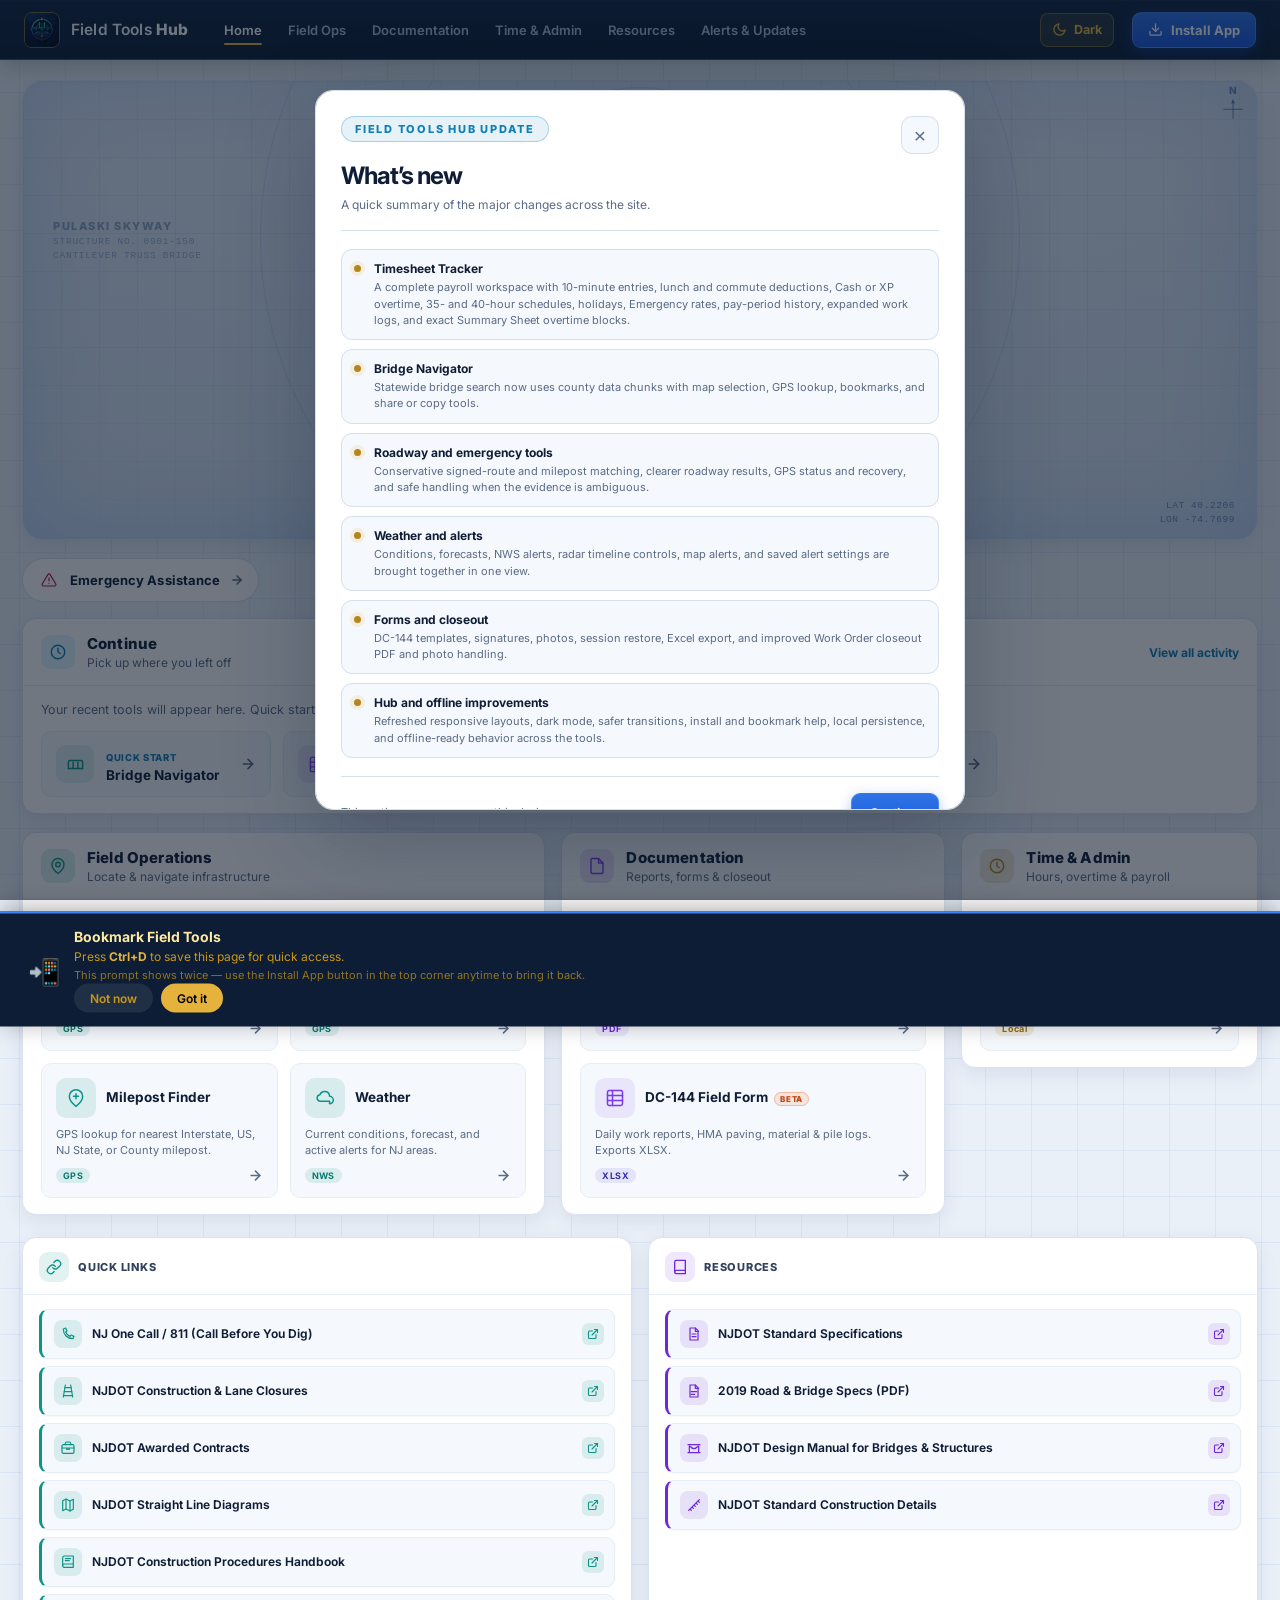
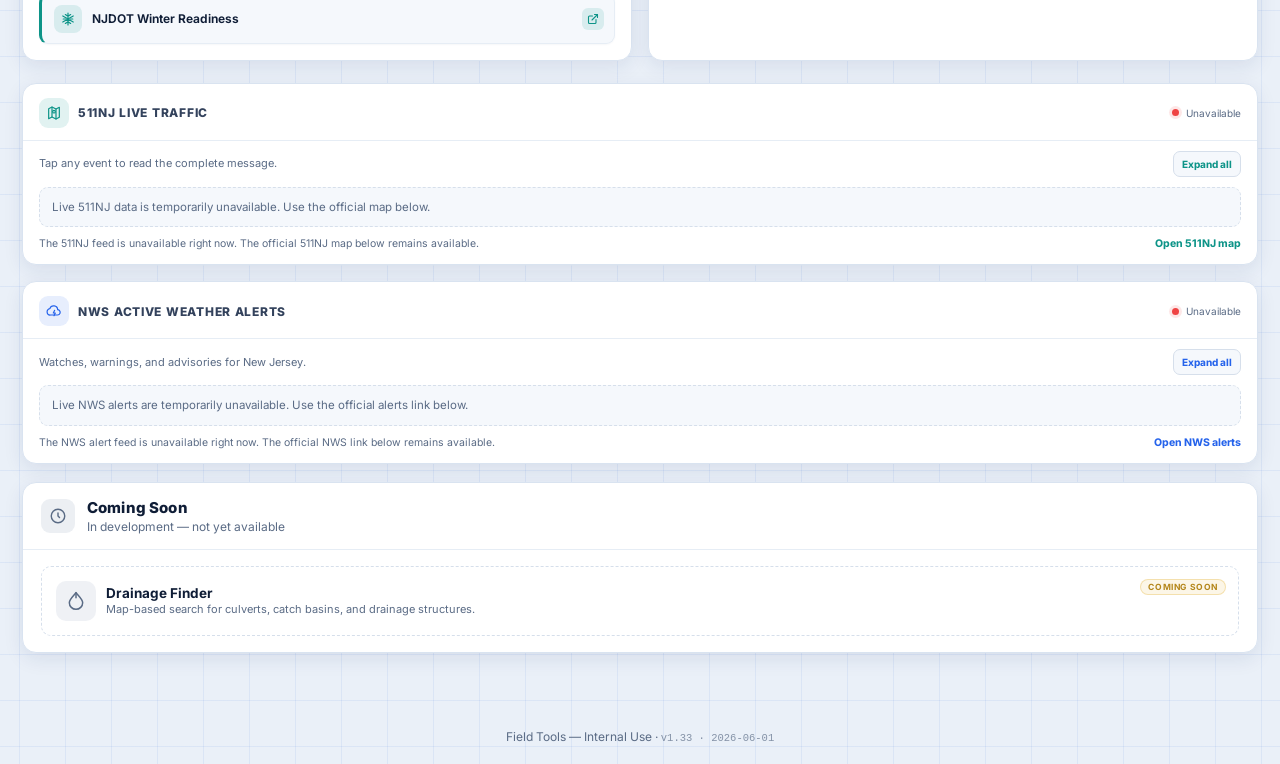
==== commit 2413d785: "Ship Field Tools Hub payroll and navigation update" ====
--- a/index.html
+++ b/index.html
@@ -85,18 +85,22 @@
       height:60px; padding:0 24px; background:var(--topbar-bg);
       border-bottom:1px solid rgba(229,179,59,0.28);
       box-shadow:0 1px 0 rgba(255,255,255,0.04) inset,0 6px 22px rgba(0,0,0,0.20);
-      transition:transform 460ms cubic-bezier(0.65,0,0.35,1),opacity 460ms cubic-bezier(0.65,0,0.35,1);
+      transition:transform 460ms cubic-bezier(0.65,0,0.35,1),opacity 460ms cubic-bezier(0.65,0,0.35,1),box-shadow 260ms ease,border-color 260ms ease;
     }
     #topbar.header-hidden{transform:translateY(-100%);opacity:0;pointer-events:none;}
+    #topbar.is-scrolled{border-bottom-color:rgba(229,179,59,0.45);box-shadow:0 1px 0 rgba(255,255,255,0.05) inset,0 9px 28px rgba(0,0,0,0.28);}
     .brand{display:flex;align-items:center;gap:11px;text-decoration:none;flex-shrink:0;}
     .brand-seal{width:36px;height:36px;flex-shrink:0;display:block;border-radius:8px;border:1px solid rgba(229,179,59,0.45);}
     .brand-text{color:#f2f6fc;font-size:15.5px;font-weight:600;letter-spacing:.01em;white-space:nowrap;}
     .brand-text strong{font-weight:800;color:#fff;}
     .topnav{display:flex;align-items:center;gap:2px;margin-left:6px;}
-    .topnav a{color:#aebdd2;text-decoration:none;font-size:13px;font-weight:600;padding:8px 12px;border-radius:7px;transition:background .14s,color .14s;}
-    .topnav a:hover{color:#fff;background:rgba(255,255,255,0.06);}
+    .topnav a{position:relative;display:inline-flex;align-items:center;height:36px;color:#aebdd2;text-decoration:none;font-size:13px;font-weight:600;padding:0 12px;border-radius:7px;transition:background .18s ease,color .18s ease,transform .18s ease;}
+    .topnav a::after{content:"";position:absolute;left:12px;right:12px;bottom:3px;height:2px;border-radius:2px;background:#E5B33B;transform:scaleX(0);transform-origin:center;transition:transform .22s cubic-bezier(.22,1,.36,1);}
+    .topnav a:hover{color:#fff;background:rgba(255,255,255,0.06);transform:translateY(-1px);}
     .topnav a.is-active{color:#fff;}
-    .topnav a.is-active::after{content:"";display:block;height:2px;border-radius:2px;background:#E5B33B;margin-top:5px;}
+    .topnav a.is-active::after{transform:scaleX(1);}
+    .is-nav-focus{animation:navPanelFocus 1.15s ease-out;}
+    @keyframes navPanelFocus{0%{box-shadow:var(--shadow);}24%{box-shadow:0 0 0 3px rgba(229,179,59,0.78),0 0 28px rgba(229,179,59,0.28);}100%{box-shadow:var(--shadow);}}
     .topbar-spacer{flex:1;}
     .status-dot{width:7px;height:7px;border-radius:50%;background:#22c55e;box-shadow:0 0 8px rgba(34,197,94,0.8);}
     .dark-toggle{display:inline-flex;align-items:center;gap:7px;background:rgba(229,179,59,0.12);border:1px solid rgba(229,179,59,0.34);border-radius:8px;height:34px;padding:0 11px;cursor:pointer;color:#E5B33B;font:inherit;font-size:12.5px;font-weight:700;flex-shrink:0;transition:background .2s,color .2s,border-color .2s;}
@@ -117,8 +121,33 @@
     .install-dropdown-note{font-size:11px;color:var(--muted);margin-top:10px;padding-top:10px;border-top:1px solid var(--border-lo);line-height:1.5;}
     html[data-dark] .install-dropdown{box-shadow:0 12px 36px rgba(0,0,0,0.6);}
 
+    /* One-time release notes dialog */
+    .index-whats-new-layer{position:fixed;inset:0;z-index:10000;display:grid;place-items:center;overflow:auto;padding:calc(18px + env(safe-area-inset-top,0px)) 18px calc(18px + env(safe-area-inset-bottom,0px));background:rgba(9,21,39,.58);opacity:0;visibility:hidden;pointer-events:none;transition:opacity .18s ease,visibility .18s ease;}
+    .index-whats-new-layer.is-open{opacity:1;visibility:visible;pointer-events:auto;}
+    .index-whats-new-dialog{width:min(650px,100%);max-height:min(86dvh,720px);overflow:auto;padding:25px;color:var(--text);background:var(--surface);border:1px solid var(--border);border-radius:18px;box-shadow:0 28px 90px rgba(16,33,59,.30);transform:translateY(8px) scale(.98);transition:transform .18s ease;}
+    .index-whats-new-layer.is-open .index-whats-new-dialog{transform:none;}
+    .index-whats-new-head{display:flex;align-items:flex-start;justify-content:space-between;gap:18px;padding-bottom:17px;border-bottom:1px solid var(--border);}
+    .index-whats-new-head h2{margin-top:3px;font-size:24px;letter-spacing:-.04em;}
+    .index-whats-new-head p{margin-top:6px;color:var(--muted);font-size:12px;line-height:1.45;}
+    .index-whats-new-close{display:grid;place-items:center;flex:none;width:38px;height:38px;border:1px solid var(--border);border-radius:11px;color:var(--muted);background:var(--surface-2);cursor:pointer;font-size:21px;line-height:1;transition:color .16s ease,border-color .16s ease,background-color .16s ease;}
+    .index-whats-new-close:hover{color:var(--text);border-color:rgba(26,86,219,.35);background:var(--chip-bg);}
+    .index-whats-new-close:focus-visible{outline:3px solid rgba(26,86,219,.42);outline-offset:3px;}
+    .index-whats-new-list{display:grid;gap:9px;margin:18px 0 0;padding:0;list-style:none;}
+    .index-whats-new-list li{display:grid;grid-template-columns:10px minmax(0,1fr);gap:10px;padding:11px 12px;border:1px solid var(--border);border-radius:11px;background:var(--surface-2);}
+    .index-whats-new-list li::before{content:"";width:7px;height:7px;margin-top:4px;border-radius:50%;background:var(--gold);box-shadow:0 0 0 4px rgba(229,179,59,.14);}
+    .index-whats-new-list strong{display:block;color:var(--text);font-size:12px;}
+    .index-whats-new-list p{margin-top:3px;color:var(--muted);font-size:11px;line-height:1.48;}
+    .index-whats-new-foot{display:flex;align-items:center;justify-content:space-between;gap:14px;margin-top:18px;padding-top:16px;border-top:1px solid var(--border);}
+    .index-whats-new-foot span{color:var(--muted);font-size:11px;line-height:1.4;}
+    .index-whats-new-foot button{min-width:88px;min-height:40px;padding:0 16px;border:1px solid rgba(255,255,255,.18);border-radius:9px;background:linear-gradient(180deg,#2f74e6,#1a56db);color:#fff;cursor:pointer;font:inherit;font-size:12px;font-weight:700;box-shadow:0 4px 14px rgba(26,86,219,.32);transition:filter .14s ease,transform .08s ease,box-shadow .14s ease;}
+    .index-whats-new-foot button:hover{filter:brightness(1.08);box-shadow:0 6px 18px rgba(26,86,219,.38);}
+    .index-whats-new-foot button:active{transform:scale(.97);}
+    .index-whats-new-foot button:focus-visible{outline:3px solid rgba(26,86,219,.42);outline-offset:3px;}
+    body.index-whats-new-open{overflow:hidden;}
+
     /* ── Shell ── */
     .content{flex:1;width:100%;max-width:1320px;margin:0 auto;padding:0 22px 56px;}
+    #top,#tools,#documentation,#time-admin,#alerts,#resources{scroll-margin-top:78px;}
     .section-row{display:flex;align-items:center;gap:12px;margin-bottom:14px;}
 
     /* ── HERO ── */
@@ -173,6 +202,15 @@
     .panel-viewall.is-link{color:var(--accent-2);text-decoration:none;}
     .panel-viewall.is-link:hover{text-decoration:underline;}
 
+    /* ── Emergency Assistance banner ── */
+    .emergency-banner{display:flex;align-items:center;gap:9px;margin-bottom:16px;padding:9px 14px;border-radius:999px;background:var(--surface);border:1px solid var(--border);text-decoration:none;transition:box-shadow .14s,border-color .14s;width:fit-content;}
+    .emergency-banner:hover{box-shadow:inset 0 0 0 999px rgba(225,29,72,0.08);border-color:rgba(225,29,72,0.35);}
+    html[data-dark] .emergency-banner:hover{box-shadow:inset 0 0 0 999px rgba(244,63,94,0.12);}
+    .emergency-banner-ic{width:24px;height:24px;flex-shrink:0;display:flex;align-items:center;justify-content:center;color:#be123c;}
+    html[data-dark] .emergency-banner-ic{color:#fb7185;}
+    .emergency-banner-title{font-size:13px;font-weight:700;color:var(--text);letter-spacing:.01em;white-space:nowrap;}
+    .emergency-banner-arrow{flex-shrink:0;color:var(--muted);}
+
     /* ── CONTINUE panel ── */
     .continue-panel{margin-bottom:18px;}
     .continue-track{display:grid;grid-template-columns:repeat(auto-fit,minmax(210px,1fr));gap:12px;padding:16px 18px;}
@@ -198,7 +236,7 @@
     /* ── DASHBOARD MODULES (side-by-side) ── */
     .dashboard-grid{display:grid;grid-template-columns:1.5fr 1.1fr 0.85fr;gap:16px;align-items:start;}
     .module{display:flex;flex-direction:column;}
-    .module-tiles{display:grid;grid-template-columns:repeat(auto-fit,minmax(112px,1fr));gap:12px;padding:16px 18px;}
+    .module-tiles{display:grid;grid-template-columns:repeat(auto-fit,minmax(190px,1fr));gap:12px;padding:16px 18px;}
     .grp-field .panel-ic{background:rgba(13,148,136,0.14);color:#0d9488;}
     html[data-dark] .grp-field .panel-ic{background:rgba(45,212,191,0.16);color:#2dd4bf;}
     .grp-doc .panel-ic{background:rgba(124,58,237,0.14);color:#7c3aed;}
@@ -318,16 +356,16 @@
     html[data-dark] .util-event.nws-event.severity-moderate{--util-accent:#fbbf24;--util-accent-soft:rgba(251,191,36,0.17);}
     html[data-dark] .util-event.nws-event.severity-minor{--util-accent:#60a5fa;--util-accent-soft:rgba(96,165,250,0.17);}
     html[data-dark] .util-event.nws-event.severity-unknown{--util-accent:#94a3b8;--util-accent-soft:rgba(148,163,184,0.17);}
-    .util-event.nws-event[open] .util-event-title{display:block;-webkit-line-clamp:initial;overflow:visible;}
+    .util-event[open] .util-event-title{display:block;-webkit-line-clamp:initial;overflow:visible;}
     .util-event-detail{padding:0 12px 12px 49px;border-top:1px solid var(--border-lo);}
-    .util-event-detail-title{padding-top:10px;font-size:12px;font-weight:750;line-height:1.4;color:var(--text);}
-    .util-event-desc{font-size:11px;line-height:1.5;color:var(--muted);margin:7px 0 0;white-space:pre-line;}
-    .util-event-instruction{font-size:11px;line-height:1.5;color:var(--muted2);margin:8px 0 0;padding-top:8px;border-top:1px solid var(--border-lo);white-space:pre-line;}
-    .util-event-meta{display:flex;flex-wrap:wrap;gap:6px 12px;margin-top:9px;font-size:10px;color:var(--muted);}
     .util-alert-overview{display:flex;align-items:stretch;gap:8px;padding-top:10px;}
     .util-alert-area{min-width:0;flex:1;display:flex;flex-direction:column;justify-content:center;gap:2px;padding:9px 10px;border:1px solid var(--util-accent-soft);border-left:3px solid var(--util-accent);border-radius:8px;background:var(--util-accent-soft);}
-    .util-alert-area-label,.util-alert-fact-label,.util-alert-block-label,.util-alert-instruction-label{font-size:9px;font-weight:800;letter-spacing:.07em;text-transform:uppercase;color:var(--util-accent);}
+    .util-alert-area-label,.util-alert-fact-label{font-size:9px;font-weight:800;letter-spacing:.07em;text-transform:uppercase;color:var(--util-accent);}
+    .util-alert-block-label,.util-alert-instruction-label{font-size:9px;font-weight:800;letter-spacing:.04em;color:var(--util-accent);}
     .util-alert-area-value{font-size:12px;font-weight:750;line-height:1.35;color:var(--text);overflow-wrap:anywhere;}
+    .util-traffic-event{min-width:120px;max-width:42%;display:flex;flex-direction:column;justify-content:center;gap:2px;padding:9px 10px;border:1px solid var(--util-accent-soft);border-radius:8px;background:var(--util-accent-soft);}
+    .util-traffic-event-label{font-size:9px;font-weight:800;letter-spacing:.07em;text-transform:uppercase;color:var(--util-accent);}
+    .util-traffic-event-value{font-size:12px;font-weight:750;line-height:1.35;color:var(--text);overflow-wrap:anywhere;}
     .util-alert-severity{display:inline-flex;align-items:center;align-self:flex-start;gap:5px;flex-shrink:0;padding:6px 8px;border:1px solid var(--util-accent-soft);border-radius:999px;background:var(--util-accent-soft);color:var(--util-accent);font-size:9px;font-weight:800;letter-spacing:.06em;text-transform:uppercase;white-space:nowrap;}
     .util-alert-severity::before{content:"";width:6px;height:6px;border-radius:50%;background:currentColor;box-shadow:0 0 0 3px var(--util-accent-soft);}
     .util-alert-facts{display:grid;grid-template-columns:repeat(4,minmax(0,1fr));gap:7px;margin-top:8px;}
@@ -342,6 +380,10 @@
     .util-alert-list li+li{margin-top:5px;}
     .util-alert-instruction{margin-top:10px;padding:9px 10px;border:1px solid var(--util-accent-soft);border-left:3px solid var(--util-accent);border-radius:8px;background:var(--util-accent-soft);}
     .util-alert-instruction-copy{margin:4px 0 0;font-size:11px;line-height:1.5;color:var(--text);}
+    .util-alert-note{margin-top:10px;padding:9px 10px;border:1px solid var(--border-lo);border-left:3px solid var(--muted2);border-radius:8px;background:var(--surface-2);}
+    .util-alert-note .util-alert-instruction-label{color:var(--muted2);}
+    .util-alert-response{margin-top:10px;padding:9px 10px;border:1px solid var(--util-accent-soft);border-left:3px solid var(--util-accent);border-radius:8px;background:var(--util-accent-soft);}
+    .util-traffic-facts{grid-template-columns:repeat(3,minmax(0,1fr));}
     .util-event-link{display:inline-flex;margin-top:10px;color:var(--util-accent);font-size:10.5px;font-weight:750;text-decoration:none;}
     .util-event-link:hover{text-decoration:underline;}
     .util-event-time{font-size:9.5px;color:var(--muted);white-space:nowrap;padding-top:1px;}
@@ -362,23 +404,26 @@
     .page-footer{text-align:center;font-size:12px;color:var(--muted);padding:20px;}
     .version-stamp{font-family:ui-monospace,Menlo,Consolas,monospace;font-size:10.5px;color:var(--muted);opacity:.7;}
 
-    /* ── Animations ──
-       Whole page is present immediately; one quick page fade + a single short
-       hero rise. No staggered per-section/per-card delays (avoids the
-       "hero first, dashboard later" piecemeal feel). */
+    /* ── Animations ── */
+    @media (prefers-reduced-motion:no-preference){html{scroll-behavior:smooth;}}
     @keyframes pageFadeIn{from{opacity:0;}to{opacity:1;}}
-    body{animation:pageFadeIn 220ms ease-out;}
+    html:not([data-transition-settled]) body{animation:pageFadeIn 220ms ease-out;}
     @keyframes heroRise{from{opacity:0;transform:translateY(10px);}to{opacity:1;transform:none;}}
     .hero-inner{animation:heroRise 360ms cubic-bezier(0.16,1,0.3,1) both;}
+    @keyframes dashboardCardIn{from{opacity:0;transform:translateY(8px);}to{opacity:1;transform:none;}}
+    .module-tiles .tool-card,.coming-tiles .tool-card,.continue-track .continue-card,.continue-extra .continue-card{animation:dashboardCardIn 360ms cubic-bezier(0.16,1,0.3,1) var(--card-reveal-delay,0ms) both;}
+    .module-tiles .tool-card:nth-child(2),.coming-tiles .tool-card:nth-child(2){--card-reveal-delay:45ms;}
+    .module-tiles .tool-card:nth-child(3),.coming-tiles .tool-card:nth-child(3){--card-reveal-delay:90ms;}
+    .module-tiles .tool-card:nth-child(4),.coming-tiles .tool-card:nth-child(4){--card-reveal-delay:135ms;}
     html.theme-transitioning,html.theme-transitioning *,html.theme-transitioning *::before,html.theme-transitioning *::after{transition:background-color 300ms ease,color 300ms ease,border-color 300ms ease,fill 300ms ease,stroke 300ms ease,box-shadow 300ms ease !important;}
     /* Large hero images swap instantly on theme toggle — never transition filter/opacity (avoids jank) */
     html.theme-transitioning .hero-bridge,html.theme-transitioning .hero-nj{transition:none !important;}
     button:active,.tool-card:active,.continue-card:active,.install-btn:active,.install-trigger:active,.dark-toggle:active{transform:scale(.97)!important;transition:transform 80ms ease-out!important;}
-    @keyframes pageOutRight{0%{opacity:1;transform:translate3d(0,0,0) scale(1);}50%{opacity:0;transform:translate3d(15vw,0,0) scale(.98);}100%{opacity:0;transform:translate3d(20vw,0,0) scale(.97);}}
+    @keyframes pageOutRight{0%{opacity:1;transform:translate3d(0,0,0) scale(1);}50%{opacity:0;transform:translate3d(15vw,0,0) scale(.98);}100%{opacity:0;transform:none;}}
     html.exiting-to-tool body{animation:pageOutRight 300ms cubic-bezier(0.4,0,0.2,1) both!important;overflow:hidden;will-change:transform,opacity;transform-origin:center center;backface-visibility:hidden;}
     html.exiting-to-tool{overflow:hidden;}
     @keyframes slideInFromRight{0%{opacity:0;transform:translate3d(20vw,0,0) scale(.98);}100%{opacity:1;transform:none;}}
-    html.returning-from-tool body{opacity:0;transform:translate3d(20vw,0,0) scale(.98);animation:slideInFromRight 460ms cubic-bezier(0.22,1,0.36,1) both!important;will-change:transform,opacity;backface-visibility:hidden;contain:paint style;}
+    html.returning-from-tool body{opacity:0;transform:translate3d(20vw,0,0) scale(.98);animation:slideInFromRight 360ms cubic-bezier(0.22,1,0.36,1) both!important;will-change:transform,opacity;backface-visibility:hidden;contain:paint style;}
     html.returning-from-tool{background:var(--bg);}
     .header-hover-zone{position:fixed;top:0;left:0;right:0;height:14px;z-index:99;pointer-events:auto;}
     @media (hover:none){.header-hover-zone{display:none;}}
@@ -430,6 +475,12 @@
       .dark-toggle .dt-label{display:none;}
       .dark-toggle{padding:0;width:34px;justify-content:center;}
       .install-trigger .it-label{display:none;} .install-trigger{padding:0;width:36px;justify-content:center;}
+      .index-whats-new-dialog{padding:20px 17px;border-radius:16px;}
+      .index-whats-new-head h2{font-size:21px;}
+      .index-whats-new-list{margin-top:14px;}
+      .index-whats-new-list li{padding:10px;}
+      .index-whats-new-foot{align-items:stretch;flex-direction:column;gap:10px;}
+      .index-whats-new-foot button{width:100%;}
       .hero{min-height:400px;padding:46px 16px;margin:12px 0 16px;border-radius:16px;}
       .hero::after{border-radius:16px;}
       .hero-eyebrow{font-size:10px;margin-bottom:13px;}
@@ -456,6 +507,7 @@
       .util-event-action-wrap{grid-column:3;grid-row:1 / span 2;align-self:center;}
       .util-event-detail{padding-left:9px;padding-right:12px;}
       .util-alert-facts{grid-template-columns:repeat(2,minmax(0,1fr));}
+      .util-traffic-facts{grid-template-columns:repeat(2,minmax(0,1fr));}
     }
     @media (max-width:430px){
       .hero-title{font-size:26px;}
@@ -465,15 +517,53 @@
       .module-tiles{grid-template-columns:1fr;}
       .coming-tiles{grid-template-columns:1fr;}
       .util-alert-facts{grid-template-columns:1fr;}
+      .util-traffic-facts{grid-template-columns:1fr;}
     }
     @media (prefers-reduced-motion:reduce){
       *,*::before,*::after{animation-duration:.01ms!important;animation-iteration-count:1!important;transition-duration:.01ms!important;}
+      .hero-inner,.module-tiles .tool-card,.coming-tiles .tool-card,.continue-track .continue-card,.continue-extra .continue-card{animation:none!important;}
       .nj-node{opacity:.8!important;}
+      html.exiting-to-tool body,
+      html.returning-from-tool body { animation:none!important; opacity:1!important; transform:none!important; will-change:auto!important; contain:none!important; }
     }
   </style>
   <script>if(localStorage.getItem('field_dark_mode')==='1')document.documentElement.setAttribute('data-dark','');</script>
   <style>html{background:#eaf0f8}html[data-dark]{background:#040c1a}</style>
-  <script>try{if(sessionStorage.getItem("ft_returning_to_hub")==="1"){document.documentElement.classList.add("returning-from-tool");}}catch(_){}</script>
+  <script>
+  (function(){
+    var d=document.documentElement, returning=false, fallbackTimer=0;
+    function settle(){
+      if(!returning) return;
+      returning=false;
+      if(fallbackTimer) clearTimeout(fallbackTimer);
+      d.setAttribute('data-transition-settled','');
+      d.classList.remove('returning-from-tool');
+      document.removeEventListener('animationend',onAnimationEnd);
+      document.removeEventListener('animationcancel',onAnimationEnd);
+    }
+    function onAnimationEnd(e){
+      if(e.target===document.body && /^slideIn/.test(e.animationName||'')) settle();
+    }
+    try{
+      if(sessionStorage.getItem("ft_returning_to_hub")==="1"){
+        sessionStorage.removeItem("ft_returning_to_hub");
+        d.classList.add("returning-from-tool");
+        returning=true;
+      }
+    }catch(_){ }
+    if(returning){
+      document.addEventListener('animationend',onAnimationEnd);
+      document.addEventListener('animationcancel',onAnimationEnd);
+      function armFallback(){
+        if(returning) fallbackTimer=setTimeout(settle,400);
+      }
+      if(document.readyState==='loading') document.addEventListener('DOMContentLoaded',armFallback,{once:true});
+      else armFallback();
+    }else{
+      setTimeout(function(){d.setAttribute('data-transition-settled','');},420);
+    }
+  })();
+  </script>
   <script async src="https://www.googletagmanager.com/gtag/js?id=G-XZJ7XL4S34"></script>
   <script>window.dataLayer=window.dataLayer||[];function gtag(){dataLayer.push(arguments);}gtag('js',new Date());gtag('config','G-XZJ7XL4S34');</script>
 </head>
@@ -487,10 +577,12 @@
     <span class="brand-text">Field Tools <strong>Hub</strong></span>
   </a>
   <nav class="topnav" aria-label="Primary">
-    <a href="#top" class="is-active">Home</a>
-    <a href="#tools">Tools</a>
-    <a href="#documentation">Documentation</a>
-    <a href="#resources">Resources</a>
+    <a href="#top" class="is-active" data-nav-target="top">Home</a>
+    <a href="#tools" data-nav-target="tools">Field Ops</a>
+    <a href="#documentation" data-nav-target="documentation">Documentation</a>
+    <a href="#time-admin" data-nav-target="time-admin">Time &amp; Admin</a>
+    <a href="#resources" data-nav-target="resources">Resources</a>
+    <a href="#alerts" data-nav-target="alerts">Alerts &amp; Updates</a>
   </nav>
   <div class="topbar-spacer"></div>
   <button id="dark-toggle" class="dark-toggle" title="Toggle dark mode" aria-label="Toggle dark mode">
@@ -501,11 +593,33 @@
     <svg id="install-trigger-icon" width="15" height="15" viewBox="0 0 24 24" fill="none" stroke="currentColor" stroke-width="2" stroke-linecap="round" stroke-linejoin="round"><path d="M21 15v4a2 2 0 0 1-2 2H5a2 2 0 0 1-2-2v-4"/><polyline points="7 10 12 15 17 10"/><line x1="12" y1="15" x2="12" y2="3"/></svg>
     <span class="it-label">Install App</span>
   </button>
-  <div id="install-dropdown" class="install-dropdown" role="dialog" aria-label="Install this app">
+<div id="install-dropdown" class="install-dropdown" role="dialog" aria-label="Install this app">
     <div class="install-dropdown-title">Bookmark Field Tools</div>
     <div class="install-dropdown-desc" id="install-dropdown-desc">Press <strong id="install-shortcut">Ctrl+D</strong> to save this page to your browser bookmarks for quick access later.</div>
     <div class="install-dropdown-note">You can also pin the tab or drag the address bar into your bookmarks bar.</div>
   </div>
+</div>
+
+<div class="index-whats-new-layer" id="index-whats-new-layer" aria-hidden="true">
+  <section class="index-whats-new-dialog" role="dialog" aria-modal="true" aria-labelledby="index-whats-new-title">
+    <div class="index-whats-new-head">
+      <div>
+        <div class="hero-eyebrow">Field Tools Hub update</div>
+        <h2 id="index-whats-new-title">What’s new</h2>
+        <p>A quick summary of the major changes across the site.</p>
+      </div>
+      <button type="button" class="index-whats-new-close" id="index-whats-new-close" aria-label="Close update summary">×</button>
+    </div>
+    <ul class="index-whats-new-list">
+      <li><div><strong>Timesheet Tracker</strong><p>A complete payroll workspace with 10-minute entries, lunch and commute deductions, Cash or XP overtime, 35- and 40-hour schedules, holidays, Emergency rates, pay-period history, expanded work logs, and exact Summary Sheet overtime blocks.</p></div></li>
+      <li><div><strong>Bridge Navigator</strong><p>Statewide bridge search now uses county data chunks with map selection, GPS lookup, bookmarks, and share or copy tools.</p></div></li>
+      <li><div><strong>Roadway and emergency tools</strong><p>Conservative signed-route and milepost matching, clearer roadway results, GPS status and recovery, and safe handling when the evidence is ambiguous.</p></div></li>
+      <li><div><strong>Weather and alerts</strong><p>Conditions, forecasts, NWS alerts, radar timeline controls, map alerts, and saved alert settings are brought together in one view.</p></div></li>
+      <li><div><strong>Forms and closeout</strong><p>DC-144 templates, signatures, photos, session restore, Excel export, and improved Work Order closeout PDF and photo handling.</p></div></li>
+      <li><div><strong>Hub and offline improvements</strong><p>Refreshed responsive layouts, dark mode, safer transitions, install and bookmark help, local persistence, and offline-ready behavior across the tools.</p></div></li>
+    </ul>
+    <div class="index-whats-new-foot"><span>This notice appears once on this device.</span><button type="button" id="index-whats-new-done">Continue</button></div>
+  </section>
 </div>
 
 <div class="content">
@@ -544,6 +658,15 @@
     </div>
   </header>
 
+  <!-- EMERGENCY ASSISTANCE -->
+  <a class="emergency-banner" href="pages/emergency.html" data-tags="emergency assistance accident contacts protocols reporting safety milepost gps 911">
+    <span class="emergency-banner-ic" aria-hidden="true">
+      <svg width="16" height="16" viewBox="0 0 24 24" fill="none" stroke="currentColor" stroke-width="1.8" stroke-linecap="round" stroke-linejoin="round"><path d="M12 9v4"/><path d="M12 17h.01"/><path d="M10.29 3.86 1.82 18a2 2 0 0 0 1.71 3h16.94a2 2 0 0 0 1.71-3L13.71 3.86a2 2 0 0 0-3.42 0z"/></svg>
+    </span>
+    <span class="emergency-banner-title">Emergency Assistance</span>
+    <svg class="emergency-banner-arrow" width="14" height="14" viewBox="0 0 24 24" fill="none" stroke="currentColor" stroke-width="2.5" stroke-linecap="round" stroke-linejoin="round"><path d="M5 12h14"/><path d="m12 5 7 7-7 7"/></svg>
+  </a>
+
   <!-- CONTINUE -->
   <section class="panel continue-panel" id="continue-section" hidden>
     <div class="panel-head">
@@ -585,6 +708,11 @@
           <div class="card-desc">GPS lookup for nearest Interstate, US, NJ State, or County milepost.</div>
           <div class="card-foot"><span class="card-tag tag-teal">GPS</span><svg class="card-arrow" width="15" height="15" viewBox="0 0 24 24" fill="none" stroke="currentColor" stroke-width="2.5" stroke-linecap="round" stroke-linejoin="round"><path d="M5 12h14"/><path d="m12 5 7 7-7 7"/></svg></div>
         </a>
+        <a href="pages/weather.html" class="tool-card" data-tags="weather forecast rain temperature nws alerts nj conditions wind gps location">
+          <div class="card-top"><div class="card-icon card-icon-teal"><svg width="20" height="20" viewBox="0 0 24 24" fill="none" stroke="currentColor" stroke-width="1.8" stroke-linecap="round" stroke-linejoin="round"><path d="M17.5 19a4.5 4.5 0 0 0 0-9 6 6 0 0 0-11.6-1.9A4 4 0 0 0 6 16h11.5z"/></svg></div><div class="card-title">Weather</div></div>
+          <div class="card-desc">Current conditions, forecast, and active alerts for NJ areas.</div>
+          <div class="card-foot"><span class="card-tag tag-teal">NWS</span><svg class="card-arrow" width="15" height="15" viewBox="0 0 24 24" fill="none" stroke="currentColor" stroke-width="2.5" stroke-linecap="round" stroke-linejoin="round"><path d="M5 12h14"/><path d="m12 5 7 7-7 7"/></svg></div>
+        </a>
       </div>
     </section>
 
@@ -607,21 +735,87 @@
       </div>
     </section>
 
-    <section class="panel module grp-time tool-group" data-group="Time &amp; Admin">
+    <section class="panel module grp-time tool-group" id="time-admin" data-group="Time &amp; Admin">
       <div class="panel-head">
         <span class="panel-ic" aria-hidden="true"><svg width="18" height="18" viewBox="0 0 24 24" fill="none" stroke="currentColor" stroke-width="1.9" stroke-linecap="round" stroke-linejoin="round"><circle cx="12" cy="12" r="9"/><polyline points="12 7 12 12 15 14"/></svg></span>
         <div class="panel-htext"><h2>Time &amp; Admin</h2><p>Hours, overtime &amp; payroll</p></div>
       </div>
       <div class="module-tiles">
-        <a href="pages/timesheet.html" class="tool-card" data-tags="payroll calculator timesheet hours overtime xp cash emergency comp time biweekly">
-          <div class="card-top"><div class="card-icon card-icon-gold"><svg width="20" height="20" viewBox="0 0 24 24" fill="none" stroke="currentColor" stroke-width="1.8" stroke-linecap="round" stroke-linejoin="round"><rect x="3" y="4" width="18" height="18" rx="2"/><line x1="16" y1="2" x2="16" y2="6"/><line x1="8" y1="2" x2="8" y2="6"/><line x1="3" y1="10" x2="21" y2="10"/></svg></div><div class="card-title">Payroll Calculator</div></div>
-          <div class="card-desc">Log XP, cash &amp; emergency overtime with biweekly views. Saves locally.</div>
+        <a href="pages/timesheet.html" class="tool-card" data-tags="payroll calculator timesheet tracker hours overtime xp cash emergency comp time biweekly">
+          <div class="card-top"><div class="card-icon card-icon-gold"><svg width="20" height="20" viewBox="0 0 24 24" fill="none" stroke="currentColor" stroke-width="1.8" stroke-linecap="round" stroke-linejoin="round"><rect x="3" y="4" width="18" height="18" rx="2"/><line x1="16" y1="2" x2="16" y2="6"/><line x1="8" y1="2" x2="8" y2="6"/><line x1="3" y1="10" x2="21" y2="10"/></svg></div><div class="card-title">Timesheet Tracker</div></div>
+          <div class="card-desc">Track work hours, commute, lunch, overtime, and biweekly periods. Saves locally.</div>
           <div class="card-foot"><span class="card-tag tag-gold">Local</span><svg class="card-arrow" width="15" height="15" viewBox="0 0 24 24" fill="none" stroke="currentColor" stroke-width="2.5" stroke-linecap="round" stroke-linejoin="round"><path d="M5 12h14"/><path d="m12 5 7 7-7 7"/></svg></div>
         </a>
       </div>
     </section>
 
   </div>
+
+  <div id="tools-empty" class="tools-empty" role="status">No tools match your search.</div>
+
+  <!-- BOTTOM STRIP -->
+  <!-- Official reference links. Live alert feeds follow below. -->
+  <section class="util-strip" id="resources" aria-label="Quick links and resources">
+    <div class="panel util-col">
+      <h3 class="util-title"><svg width="14" height="14" viewBox="0 0 24 24" fill="none" stroke="currentColor" stroke-width="2" stroke-linecap="round" stroke-linejoin="round"><path d="M10 13a5 5 0 0 0 7.54.54l3-3a5 5 0 0 0-7.07-7.07l-1.72 1.71"/><path d="M14 11a5 5 0 0 0-7.54-.54l-3 3a5 5 0 0 0 7.07 7.07l1.71-1.71"/></svg>Quick Links</h3>
+      <div class="util-links">
+        <a class="util-link" href="https://www.nj1-call.org/" target="_blank" rel="noopener"><span class="util-link-main"><svg class="util-link-ic" viewBox="0 0 24 24" fill="none" stroke="currentColor" stroke-width="1.8" stroke-linecap="round" stroke-linejoin="round" aria-hidden="true"><path d="M5 4.5 8.5 3l2 4.5-2 1.5a11 11 0 0 0 6.5 6.5l1.5-2 4.5 2-1.5 3.5C10.8 19 5 13.2 5 4.5z"/></svg><span class="util-link-label">NJ One Call / 811 (Call Before You Dig)</span></span><svg class="util-ext" width="12" height="12" viewBox="0 0 24 24" fill="none" stroke="currentColor" stroke-width="2.2" stroke-linecap="round" stroke-linejoin="round"><path d="M18 13v6a2 2 0 0 1-2 2H5a2 2 0 0 1-2-2V8a2 2 0 0 1 2-2h6"/><polyline points="15 3 21 3 21 9"/><line x1="10" y1="14" x2="21" y2="3"/></svg></a>
+        <a class="util-link" href="https://dot.nj.gov/transportation/commuter/roads/" target="_blank" rel="noopener"><span class="util-link-main"><svg class="util-link-ic" viewBox="0 0 24 24" fill="none" stroke="currentColor" stroke-width="1.8" stroke-linecap="round" stroke-linejoin="round" aria-hidden="true"><path d="m8 3-3 18M16 3l3 18M7 7h10M6 13h12M5 19h14"/></svg><span class="util-link-label">NJDOT Construction &amp; Lane Closures</span></span><svg class="util-ext" width="12" height="12" viewBox="0 0 24 24" fill="none" stroke="currentColor" stroke-width="2.2" stroke-linecap="round" stroke-linejoin="round"><path d="M18 13v6a2 2 0 0 1-2 2H5a2 2 0 0 1-2-2V8a2 2 0 0 1 2-2h6"/><polyline points="15 3 21 3 21 9"/><line x1="10" y1="14" x2="21" y2="3"/></svg></a>
+        <a class="util-link" href="https://dot.nj.gov/transportation/business/procurement/constrserv/awards26.shtm" target="_blank" rel="noopener"><span class="util-link-main"><svg class="util-link-ic" viewBox="0 0 24 24" fill="none" stroke="currentColor" stroke-width="1.8" stroke-linecap="round" stroke-linejoin="round" aria-hidden="true"><rect x="3" y="7" width="18" height="13" rx="2"/><path d="M8 7V5a2 2 0 0 1 2-2h4a2 2 0 0 1 2 2v2M3 12h18M10 12v2h4v-2"/></svg><span class="util-link-label">NJDOT Awarded Contracts</span></span><svg class="util-ext" width="12" height="12" viewBox="0 0 24 24" fill="none" stroke="currentColor" stroke-width="2.2" stroke-linecap="round" stroke-linejoin="round"><path d="M18 13v6a2 2 0 0 1-2 2H5a2 2 0 0 1-2-2V8a2 2 0 0 1 2-2h6"/><polyline points="15 3 21 3 21 9"/><line x1="10" y1="14" x2="21" y2="3"/></svg></a>
+        <a class="util-link" href="https://njsld.org/NJDOT/SLD/SheetViewer" target="_blank" rel="noopener"><span class="util-link-main"><svg class="util-link-ic" viewBox="0 0 24 24" fill="none" stroke="currentColor" stroke-width="1.8" stroke-linecap="round" stroke-linejoin="round" aria-hidden="true"><path d="M4 5.5 9 3l6 3 5-2.5v15L15 21l-6-3-5 2.5z"/><path d="M9 3v15M15 6v15"/></svg><span class="util-link-label">NJDOT Straight Line Diagrams</span></span><svg class="util-ext" width="12" height="12" viewBox="0 0 24 24" fill="none" stroke="currentColor" stroke-width="2.2" stroke-linecap="round" stroke-linejoin="round"><path d="M18 13v6a2 2 0 0 1-2 2H5a2 2 0 0 1-2-2V8a2 2 0 0 1 2-2h6"/><polyline points="15 3 21 3 21 9"/><line x1="10" y1="14" x2="21" y2="3"/></svg></a>
+        <a class="util-link" href="https://dot.nj.gov/transportation/eng/construction/procedures.shtm" target="_blank" rel="noopener"><span class="util-link-main"><svg class="util-link-ic" viewBox="0 0 24 24" fill="none" stroke="currentColor" stroke-width="1.8" stroke-linecap="round" stroke-linejoin="round" aria-hidden="true"><path d="M4 5.5A2.5 2.5 0 0 1 6.5 3H20v17H6.5A2.5 2.5 0 0 1 4 17.5z"/><path d="M4 17.5A2.5 2.5 0 0 1 6.5 15H20M8 7h8M8 10h6"/></svg><span class="util-link-label">NJDOT Construction Procedures Handbook</span></span><svg class="util-ext" width="12" height="12" viewBox="0 0 24 24" fill="none" stroke="currentColor" stroke-width="2.2" stroke-linecap="round" stroke-linejoin="round"><path d="M18 13v6a2 2 0 0 1-2 2H5a2 2 0 0 1-2-2V8a2 2 0 0 1 2-2h6"/><polyline points="15 3 21 3 21 9"/><line x1="10" y1="14" x2="21" y2="3"/></svg></a>
+        <a class="util-link" href="https://dot.nj.gov/transportation/about/winter/" target="_blank" rel="noopener"><span class="util-link-main"><svg class="util-link-ic" viewBox="0 0 24 24" fill="none" stroke="currentColor" stroke-width="1.8" stroke-linecap="round" stroke-linejoin="round" aria-hidden="true"><path d="M12 3v18M4.2 7.5l15.6 9M4.2 16.5l15.6-9M8 5.3 12 8l4-2.7M8 18.7 12 16l4 2.7M4.8 12H8M16 12h3.2"/></svg><span class="util-link-label">NJDOT Winter Readiness</span></span><svg class="util-ext" width="12" height="12" viewBox="0 0 24 24" fill="none" stroke="currentColor" stroke-width="2.2" stroke-linecap="round" stroke-linejoin="round"><path d="M18 13v6a2 2 0 0 1-2 2H5a2 2 0 0 1-2-2V8a2 2 0 0 1 2-2h6"/><polyline points="15 3 21 3 21 9"/><line x1="10" y1="14" x2="21" y2="3"/></svg></a>
+      </div>
+    </div>
+    <div class="panel util-col util-resources">
+      <h3 class="util-title"><svg width="14" height="14" viewBox="0 0 24 24" fill="none" stroke="currentColor" stroke-width="2" stroke-linecap="round" stroke-linejoin="round"><path d="M4 19.5A2.5 2.5 0 0 1 6.5 17H20"/><path d="M6.5 2H20v20H6.5A2.5 2.5 0 0 1 4 19.5v-15A2.5 2.5 0 0 1 6.5 2z"/></svg>Resources</h3>
+      <div class="util-links">
+        <a class="util-link" href="https://dot.nj.gov/transportation/eng/specs/index.shtml" target="_blank" rel="noopener"><span class="util-link-main"><svg class="util-link-ic" viewBox="0 0 24 24" fill="none" stroke="currentColor" stroke-width="1.8" stroke-linecap="round" stroke-linejoin="round" aria-hidden="true"><path d="M6 3h8l4 4v14H6z"/><path d="M14 3v5h5M9 12h6M9 16h6"/></svg><span class="util-link-label">NJDOT Standard Specifications</span></span><svg class="util-ext" width="12" height="12" viewBox="0 0 24 24" fill="none" stroke="currentColor" stroke-width="2.2" stroke-linecap="round" stroke-linejoin="round"><path d="M18 13v6a2 2 0 0 1-2 2H5a2 2 0 0 1-2-2V8a2 2 0 0 1 2-2h6"/><polyline points="15 3 21 3 21 9"/><line x1="10" y1="14" x2="21" y2="3"/></svg></a>
+        <a class="util-link" href="https://www.nj.gov/transportation/eng/specs/2019/pdf/StandSpecRoadBridge_20190528.pdf" target="_blank" rel="noopener"><span class="util-link-main"><svg class="util-link-ic" viewBox="0 0 24 24" fill="none" stroke="currentColor" stroke-width="1.8" stroke-linecap="round" stroke-linejoin="round" aria-hidden="true"><path d="M6 3h8l4 4v14H6z"/><path d="M14 3v5h5M8 13h8M8 17h5"/></svg><span class="util-link-label">2019 Road &amp; Bridge Specs (PDF)</span></span><svg class="util-ext" width="12" height="12" viewBox="0 0 24 24" fill="none" stroke="currentColor" stroke-width="2.2" stroke-linecap="round" stroke-linejoin="round"><path d="M18 13v6a2 2 0 0 1-2 2H5a2 2 0 0 1-2-2V8a2 2 0 0 1 2-2h6"/><polyline points="15 3 21 3 21 9"/><line x1="10" y1="14" x2="21" y2="3"/></svg></a>
+        <a class="util-link" href="https://www.nj.gov/transportation/eng/documents/BSDM/" target="_blank" rel="noopener"><span class="util-link-main"><svg class="util-link-ic" viewBox="0 0 24 24" fill="none" stroke="currentColor" stroke-width="1.8" stroke-linecap="round" stroke-linejoin="round" aria-hidden="true"><path d="M3 19h18M5 19V9c2 0 3 4 7 4s5-4 7-4v10M3 7h18"/></svg><span class="util-link-label">NJDOT Design Manual for Bridges &amp; Structures</span></span><svg class="util-ext" width="12" height="12" viewBox="0 0 24 24" fill="none" stroke="currentColor" stroke-width="2.2" stroke-linecap="round" stroke-linejoin="round"><path d="M18 13v6a2 2 0 0 1-2 2H5a2 2 0 0 1-2-2V8a2 2 0 0 1 2-2h6"/><polyline points="15 3 21 3 21 9"/><line x1="10" y1="14" x2="21" y2="3"/></svg></a>
+        <a class="util-link" href="https://dot.nj.gov/transportation/eng/CADD/v8/stdconsdtls.shtml" target="_blank" rel="noopener"><span class="util-link-main"><svg class="util-link-ic" viewBox="0 0 24 24" fill="none" stroke="currentColor" stroke-width="1.8" stroke-linecap="round" stroke-linejoin="round" aria-hidden="true"><path d="m4 20 16-16M6 18l2 2M9 15l2 2M12 12l2 2M15 9l2 2M18 6l2 2"/></svg><span class="util-link-label">NJDOT Standard Construction Details</span></span><svg class="util-ext" width="12" height="12" viewBox="0 0 24 24" fill="none" stroke="currentColor" stroke-width="2.2" stroke-linecap="round" stroke-linejoin="round"><path d="M18 13v6a2 2 0 0 1-2 2H5a2 2 0 0 1-2-2V8a2 2 0 0 1 2-2h6"/><polyline points="15 3 21 3 21 9"/><line x1="10" y1="14" x2="21" y2="3"/></svg></a>
+      </div>
+    </div>
+  </section>
+
+  <!-- LIVE ALERT FEEDS -->
+  <section class="util-feeds" id="alerts" aria-label="Alerts &amp; Updates">
+    <div class="panel util-feed-panel" id="nj-traffic-feed">
+      <div class="util-feed-head">
+        <h3 class="util-feed-title"><svg width="14" height="14" viewBox="0 0 24 24" fill="none" stroke="currentColor" stroke-width="1.8" stroke-linecap="round" stroke-linejoin="round" aria-hidden="true"><path d="M4 5.5 9 3l6 3 5-2.5v15L15 21l-6-3-5 2.5z"/><path d="M9 3v15M15 6v15"/><circle cx="12" cy="10" r="2"/></svg>511NJ Live Traffic</h3>
+        <div class="util-feed-status"><span class="util-live-dot is-loading" id="nj-live-dot" aria-hidden="true"></span><time id="nj-live-updated">Checking&hellip;</time></div>
+      </div>
+      <div class="util-feed-toolbar">
+        <span>Tap any event to read the complete message.</span>
+        <button class="util-feed-toggle" type="button" data-feed-toggle="nj-live-list" aria-expanded="false">Expand all</button>
+      </div>
+      <div class="util-live-list" id="nj-live-list" aria-live="polite">
+        <div class="util-live-state">Loading current NJ traffic events&hellip;</div>
+      </div>
+      <div class="util-feed-foot">
+        <span id="nj-live-note">Live status from the official 511NJ feed. Refreshes every 5 minutes while this page is open.</span>
+        <a class="util-feed-reference" href="https://511nj.org/trafficmap" target="_blank" rel="noopener">Open 511NJ map</a>
+      </div>
+    </div>
+
+    <div class="panel util-feed-panel nws-feed" id="nws-alert-feed">
+      <div class="util-feed-head">
+        <h3 class="util-feed-title"><svg width="14" height="14" viewBox="0 0 24 24" fill="none" stroke="currentColor" stroke-width="1.8" stroke-linecap="round" stroke-linejoin="round" aria-hidden="true"><path d="M7 18h10a4 4 0 0 0 .5-8 6 6 0 0 0-11.7-1.5A4.5 4.5 0 0 0 7 18z"/><path d="m13 11-2 4h3l-2 4"/></svg>NWS Active Weather Alerts</h3>
+        <div class="util-feed-status"><span class="util-live-dot is-loading" id="nws-live-dot" aria-hidden="true"></span><time id="nws-live-updated">Checking&hellip;</time></div>
+      </div>
+      <div class="util-feed-toolbar">
+        <span>Watches, warnings, and advisories for New Jersey.</span>
+        <button class="util-feed-toggle" type="button" data-feed-toggle="nws-live-list" aria-expanded="false">Expand all</button>
+      </div>
+      <div class="util-live-list" id="nws-live-list" aria-live="polite">
+        <div class="util-live-state">Loading current NWS alerts&hellip;</div>
+      </div>
+      <div class="util-feed-foot">
+        <span id="nws-live-note">Live status from the official National Weather Service feed. Refreshes every 5 minutes.</span>
+        <a class="util-feed-reference" href="https://www.weather.gov/alerts/nj.html" target="_blank" rel="noopener">Open NWS alerts</a>
+      </div>
+    </div>
+  </section>
 
   <!-- COMING SOON -->
   <section class="panel coming-soon grp-soon tool-group" data-group="Coming Soon">
@@ -635,77 +829,6 @@
         <div class="card-top"><div class="card-icon card-icon-cyan"><svg width="20" height="20" viewBox="0 0 24 24" fill="none" stroke="currentColor" stroke-width="1.8" stroke-linecap="round" stroke-linejoin="round"><path d="M12 2v6"/><path d="M12 22a8 8 0 0 0 8-8c0-4-4-7-8-12-4 5-8 8-8 12a8 8 0 0 0 8 8z"/></svg></div>
         <div><div class="card-title">Drainage Finder</div><div class="card-desc">Map-based search for culverts, catch basins, and drainage structures.</div></div></div>
       </div>
-      <div class="tool-card is-soon" data-tags="emergency assistance accident contacts protocols reporting safety" aria-disabled="true">
-        <span class="soon-badge">COMING SOON</span>
-        <div class="card-top"><div class="card-icon card-icon-rose"><svg width="20" height="20" viewBox="0 0 24 24" fill="none" stroke="currentColor" stroke-width="1.8" stroke-linecap="round" stroke-linejoin="round"><path d="M12 9v4"/><path d="M12 17h.01"/><path d="M10.29 3.86 1.82 18a2 2 0 0 0 1.71 3h16.94a2 2 0 0 0 1.71-3L13.71 3.86a2 2 0 0 0-3.42 0z"/></svg></div>
-        <div><div class="card-title">Emergency Assistance</div><div class="card-desc">Field accident contacts, protocols, and reporting steps.</div></div></div>
-      </div>
-    </div>
-  </section>
-
-  <div id="tools-empty" class="tools-empty" role="status">No tools match your search.</div>
-
-  <!-- BOTTOM STRIP -->
-  <!-- Official reference links plus live 511NJ status through the configured Cloudflare proxy. -->
-  <section class="util-strip" id="resources" aria-label="Quick links, alerts, resources">
-    <div class="panel util-col">
-      <h3 class="util-title"><svg width="14" height="14" viewBox="0 0 24 24" fill="none" stroke="currentColor" stroke-width="2" stroke-linecap="round" stroke-linejoin="round"><path d="M10 13a5 5 0 0 0 7.54.54l3-3a5 5 0 0 0-7.07-7.07l-1.72 1.71"/><path d="M14 11a5 5 0 0 0-7.54-.54l-3 3a5 5 0 0 0 7.07 7.07l1.71-1.71"/></svg>Quick Links</h3>
-      <div class="util-links">
-        <a class="util-link" href="https://www.nj1-call.org/" target="_blank" rel="noopener"><span class="util-link-main"><svg class="util-link-ic" viewBox="0 0 24 24" fill="none" stroke="currentColor" stroke-width="1.8" stroke-linecap="round" stroke-linejoin="round" aria-hidden="true"><path d="M5 4.5 8.5 3l2 4.5-2 1.5a11 11 0 0 0 6.5 6.5l1.5-2 4.5 2-1.5 3.5C10.8 19 5 13.2 5 4.5z"/></svg><span class="util-link-label">NJ One Call / 811 (Call Before You Dig)</span></span><svg class="util-ext" width="12" height="12" viewBox="0 0 24 24" fill="none" stroke="currentColor" stroke-width="2.2" stroke-linecap="round" stroke-linejoin="round"><path d="M18 13v6a2 2 0 0 1-2 2H5a2 2 0 0 1-2-2V8a2 2 0 0 1 2-2h6"/><polyline points="15 3 21 3 21 9"/><line x1="10" y1="14" x2="21" y2="3"/></svg></a>
-        <a class="util-link" href="https://dot.nj.gov/transportation/commuter/roads/" target="_blank" rel="noopener"><span class="util-link-main"><svg class="util-link-ic" viewBox="0 0 24 24" fill="none" stroke="currentColor" stroke-width="1.8" stroke-linecap="round" stroke-linejoin="round" aria-hidden="true"><path d="m8 3-3 18M16 3l3 18M7 7h10M6 13h12M5 19h14"/></svg><span class="util-link-label">NJDOT Construction &amp; Lane Closures</span></span><svg class="util-ext" width="12" height="12" viewBox="0 0 24 24" fill="none" stroke="currentColor" stroke-width="2.2" stroke-linecap="round" stroke-linejoin="round"><path d="M18 13v6a2 2 0 0 1-2 2H5a2 2 0 0 1-2-2V8a2 2 0 0 1 2-2h6"/><polyline points="15 3 21 3 21 9"/><line x1="10" y1="14" x2="21" y2="3"/></svg></a>
-        <a class="util-link" href="https://dot.nj.gov/transportation/business/procurement/constrserv/awards26.shtm" target="_blank" rel="noopener"><span class="util-link-main"><svg class="util-link-ic" viewBox="0 0 24 24" fill="none" stroke="currentColor" stroke-width="1.8" stroke-linecap="round" stroke-linejoin="round" aria-hidden="true"><rect x="3" y="7" width="18" height="13" rx="2"/><path d="M8 7V5a2 2 0 0 1 2-2h4a2 2 0 0 1 2 2v2M3 12h18M10 12v2h4v-2"/></svg><span class="util-link-label">NJDOT Awarded Contracts</span></span><svg class="util-ext" width="12" height="12" viewBox="0 0 24 24" fill="none" stroke="currentColor" stroke-width="2.2" stroke-linecap="round" stroke-linejoin="round"><path d="M18 13v6a2 2 0 0 1-2 2H5a2 2 0 0 1-2-2V8a2 2 0 0 1 2-2h6"/><polyline points="15 3 21 3 21 9"/><line x1="10" y1="14" x2="21" y2="3"/></svg></a>
-        <a class="util-link" href="https://njsld.org/NJDOT/SLD/SheetViewer" target="_blank" rel="noopener"><span class="util-link-main"><svg class="util-link-ic" viewBox="0 0 24 24" fill="none" stroke="currentColor" stroke-width="1.8" stroke-linecap="round" stroke-linejoin="round" aria-hidden="true"><path d="M4 5.5 9 3l6 3 5-2.5v15L15 21l-6-3-5 2.5z"/><path d="M9 3v15M15 6v15"/></svg><span class="util-link-label">NJDOT Straight Line Diagrams</span></span><svg class="util-ext" width="12" height="12" viewBox="0 0 24 24" fill="none" stroke="currentColor" stroke-width="2.2" stroke-linecap="round" stroke-linejoin="round"><path d="M18 13v6a2 2 0 0 1-2 2H5a2 2 0 0 1-2-2V8a2 2 0 0 1 2-2h6"/><polyline points="15 3 21 3 21 9"/><line x1="10" y1="14" x2="21" y2="3"/></svg></a>
-        <a class="util-link" href="https://dot.nj.gov/transportation/eng/construction/procedures.shtm" target="_blank" rel="noopener"><span class="util-link-main"><svg class="util-link-ic" viewBox="0 0 24 24" fill="none" stroke="currentColor" stroke-width="1.8" stroke-linecap="round" stroke-linejoin="round" aria-hidden="true"><path d="M4 5.5A2.5 2.5 0 0 1 6.5 3H20v17H6.5A2.5 2.5 0 0 1 4 17.5z"/><path d="M4 17.5A2.5 2.5 0 0 1 6.5 15H20M8 7h8M8 10h6"/></svg><span class="util-link-label">NJDOT Construction Procedures Handbook</span></span><svg class="util-ext" width="12" height="12" viewBox="0 0 24 24" fill="none" stroke="currentColor" stroke-width="2.2" stroke-linecap="round" stroke-linejoin="round"><path d="M18 13v6a2 2 0 0 1-2 2H5a2 2 0 0 1-2-2V8a2 2 0 0 1 2-2h6"/><polyline points="15 3 21 3 21 9"/><line x1="10" y1="14" x2="21" y2="3"/></svg></a>
-        <a class="util-link" href="https://dot.nj.gov/transportation/about/winter/" target="_blank" rel="noopener"><span class="util-link-main"><svg class="util-link-ic" viewBox="0 0 24 24" fill="none" stroke="currentColor" stroke-width="1.8" stroke-linecap="round" stroke-linejoin="round" aria-hidden="true"><path d="M12 3v18M4.2 7.5l15.6 9M4.2 16.5l15.6-9M8 5.3 12 8l4-2.7M8 18.7 12 16l4 2.7M4.8 12H8M16 12h3.2"/></svg><span class="util-link-label">NJDOT Winter Readiness</span></span><svg class="util-ext" width="12" height="12" viewBox="0 0 24 24" fill="none" stroke="currentColor" stroke-width="2.2" stroke-linecap="round" stroke-linejoin="round"><path d="M18 13v6a2 2 0 0 1-2 2H5a2 2 0 0 1-2-2V8a2 2 0 0 1 2-2h6"/><polyline points="15 3 21 3 21 9"/><line x1="10" y1="14" x2="21" y2="3"/></svg></a>
-      </div>
-    </div>
-    <div class="panel util-col util-resources">
-      <h3 class="util-title"><svg width="14" height="14" viewBox="0 0 24 24" fill="none" stroke="currentColor" stroke-width="2" stroke-linecap="round" stroke-linejoin="round"><path d="M4 19.5A2.5 2.5 0 0 1 6.5 17H20"/><path d="M6.5 2H20v20H6.5A2.5 2.5 0 0 1 4 19.5v-15A2.5 2.5 0 0 1 6.5 2z"/></svg>Resources</h3>
-      <div class="util-links">
-        <a class="util-link" href="https://dot.nj.gov/transportation/eng/specs/index.shtml" target="_blank" rel="noopener"><span class="util-link-main"><svg class="util-link-ic" viewBox="0 0 24 24" fill="none" stroke="currentColor" stroke-width="1.8" stroke-linecap="round" stroke-linejoin="round" aria-hidden="true"><path d="M6 3h8l4 4v14H6z"/><path d="M14 3v5h5M9 12h6M9 16h6"/></svg><span class="util-link-label">NJDOT Standard Specifications</span></span><svg class="util-ext" width="12" height="12" viewBox="0 0 24 24" fill="none" stroke="currentColor" stroke-width="2.2" stroke-linecap="round" stroke-linejoin="round"><path d="M18 13v6a2 2 0 0 1-2 2H5a2 2 0 0 1-2-2V8a2 2 0 0 1 2-2h6"/><polyline points="15 3 21 3 21 9"/><line x1="10" y1="14" x2="21" y2="3"/></svg></a>
-        <a class="util-link" href="https://www.nj.gov/transportation/eng/specs/2019/pdf/StandSpecRoadBridge_20190528.pdf" target="_blank" rel="noopener"><span class="util-link-main"><svg class="util-link-ic" viewBox="0 0 24 24" fill="none" stroke="currentColor" stroke-width="1.8" stroke-linecap="round" stroke-linejoin="round" aria-hidden="true"><path d="M6 3h8l4 4v14H6z"/><path d="M14 3v5h5M8 13h8M8 17h5"/></svg><span class="util-link-label">2019 Road &amp; Bridge Specs (PDF)</span></span><svg class="util-ext" width="12" height="12" viewBox="0 0 24 24" fill="none" stroke="currentColor" stroke-width="2.2" stroke-linecap="round" stroke-linejoin="round"><path d="M18 13v6a2 2 0 0 1-2 2H5a2 2 0 0 1-2-2V8a2 2 0 0 1 2-2h6"/><polyline points="15 3 21 3 21 9"/><line x1="10" y1="14" x2="21" y2="3"/></svg></a>
-        <a class="util-link" href="https://www.nj.gov/transportation/eng/documents/BSDM/" target="_blank" rel="noopener"><span class="util-link-main"><svg class="util-link-ic" viewBox="0 0 24 24" fill="none" stroke="currentColor" stroke-width="1.8" stroke-linecap="round" stroke-linejoin="round" aria-hidden="true"><path d="M3 19h18M5 19V9c2 0 3 4 7 4s5-4 7-4v10M3 7h18"/></svg><span class="util-link-label">NJDOT Design Manual for Bridges &amp; Structures</span></span><svg class="util-ext" width="12" height="12" viewBox="0 0 24 24" fill="none" stroke="currentColor" stroke-width="2.2" stroke-linecap="round" stroke-linejoin="round"><path d="M18 13v6a2 2 0 0 1-2 2H5a2 2 0 0 1-2-2V8a2 2 0 0 1 2-2h6"/><polyline points="15 3 21 3 21 9"/><line x1="10" y1="14" x2="21" y2="3"/></svg></a>
-        <a class="util-link" href="https://dot.nj.gov/transportation/eng/CADD/v8/stdconsdtls.shtml" target="_blank" rel="noopener"><span class="util-link-main"><svg class="util-link-ic" viewBox="0 0 24 24" fill="none" stroke="currentColor" stroke-width="1.8" stroke-linecap="round" stroke-linejoin="round" aria-hidden="true"><path d="m4 20 16-16M6 18l2 2M9 15l2 2M12 12l2 2M15 9l2 2M18 6l2 2"/></svg><span class="util-link-label">NJDOT Standard Construction Details</span></span><svg class="util-ext" width="12" height="12" viewBox="0 0 24 24" fill="none" stroke="currentColor" stroke-width="2.2" stroke-linecap="round" stroke-linejoin="round"><path d="M18 13v6a2 2 0 0 1-2 2H5a2 2 0 0 1-2-2V8a2 2 0 0 1 2-2h6"/><polyline points="15 3 21 3 21 9"/><line x1="10" y1="14" x2="21" y2="3"/></svg></a>
-      </div>
-    </div>
-  </section>
-
-  <!-- LIVE ALERT FEEDS -->
-  <section class="util-feeds" id="alerts" aria-label="Alerts &amp; Updates">
-    <div class="panel util-feed-panel" id="nj-traffic-feed">
-      <div class="util-feed-head">
-        <h3 class="util-feed-title"><svg width="14" height="14" viewBox="0 0 24 24" fill="none" stroke="currentColor" stroke-width="1.8" stroke-linecap="round" stroke-linejoin="round" aria-hidden="true"><path d="M4 5.5 9 3l6 3 5-2.5v15L15 21l-6-3-5 2.5z"/><path d="M9 3v15M15 6v15"/><circle cx="12" cy="10" r="2"/></svg>511NJ Live Traffic</h3>
-        <div class="util-feed-status"><span class="util-live-dot is-loading" id="nj-live-dot" aria-hidden="true"></span><time id="nj-live-updated">Checking&hellip;</time></div>
-      </div>
-      <div class="util-feed-toolbar">
-        <span>Tap any event to read the complete message.</span>
-        <button class="util-feed-toggle" type="button" data-feed-toggle="nj-live-list" aria-expanded="false">Expand all</button>
-      </div>
-      <div class="util-live-list" id="nj-live-list" aria-live="polite">
-        <div class="util-live-state">Loading current NJ traffic events&hellip;</div>
-      </div>
-      <div class="util-feed-foot">
-        <span id="nj-live-note">Live status from the official 511NJ feed. Refreshes every 5 minutes while this page is open.</span>
-        <a class="util-feed-reference" href="https://511nj.org/trafficmap" target="_blank" rel="noopener">Open 511NJ map</a>
-      </div>
-    </div>
-
-    <div class="panel util-feed-panel nws-feed" id="nws-alert-feed">
-      <div class="util-feed-head">
-        <h3 class="util-feed-title"><svg width="14" height="14" viewBox="0 0 24 24" fill="none" stroke="currentColor" stroke-width="1.8" stroke-linecap="round" stroke-linejoin="round" aria-hidden="true"><path d="M7 18h10a4 4 0 0 0 .5-8 6 6 0 0 0-11.7-1.5A4.5 4.5 0 0 0 7 18z"/><path d="m13 11-2 4h3l-2 4"/></svg>NWS Active Weather Alerts</h3>
-        <div class="util-feed-status"><span class="util-live-dot is-loading" id="nws-live-dot" aria-hidden="true"></span><time id="nws-live-updated">Checking&hellip;</time></div>
-      </div>
-      <div class="util-feed-toolbar">
-        <span>Watches, warnings, and advisories for New Jersey.</span>
-        <button class="util-feed-toggle" type="button" data-feed-toggle="nws-live-list" aria-expanded="false">Expand all</button>
-      </div>
-      <div class="util-live-list" id="nws-live-list" aria-live="polite">
-        <div class="util-live-state">Loading current NWS alerts&hellip;</div>
-      </div>
-      <div class="util-feed-foot">
-        <span id="nws-live-note">Live status from the official National Weather Service feed. Refreshes every 5 minutes.</span>
-        <a class="util-feed-reference" href="https://www.weather.gov/alerts/nj.html" target="_blank" rel="noopener">Open NWS alerts</a>
-      </div>
     </div>
   </section>
 
@@ -727,8 +850,6 @@
 
 <script>
 (function(){
-  setTimeout(function(){document.documentElement.classList.remove('returning-from-tool');},500);
-
   // Dark mode toggle
   var btn=document.getElementById('dark-toggle');
   var icon=document.getElementById('dark-icon');
@@ -765,8 +886,9 @@
       njfuel:{href:'pages/njfuel.html',title:'Fuel Finder',icon:'fuel'},
       closeout:{href:'pages/WorkOrderCloseout.html',title:'Work Order Closeout',icon:'doc'},
       milemarker:{href:'pages/milemarker.html',title:'Milepost Finder',icon:'pin'},
-      timesheet:{href:'pages/timesheet.html',title:'Payroll Calculator',icon:'clock'},
-      dc144:{href:'pages/dc144.html',title:'DC-144 Field Form',icon:'grid'}
+      timesheet:{href:'pages/timesheet.html',title:'Timesheet Tracker',icon:'clock'},
+      dc144:{href:'pages/dc144.html',title:'DC-144 Field Form',icon:'grid'},
+      weather:{href:'pages/weather.html',title:'Weather',icon:'weather'}
     };
     var ICONS={
       bridge:'<path d="M3 17h18"/><path d="M3 17V9a2 2 0 0 1 2-2h14a2 2 0 0 1 2 2v8"/><path d="M9 17V9"/><path d="M15 17V9"/>',
@@ -774,9 +896,10 @@
       pin:'<path d="M20 10c0 6-8 12-8 12S4 16 4 10a8 8 0 0 1 16 0z"/><circle cx="12" cy="10" r="3"/>',
       doc:'<path d="M14 2H6a2 2 0 0 0-2 2v16a2 2 0 0 0 2 2h12a2 2 0 0 0 2-2V8z"/><polyline points="14 2 14 8 20 8"/>',
       grid:'<rect x="3" y="3" width="18" height="18" rx="2"/><path d="M3 9h18"/><path d="M3 15h18"/><path d="M9 3v18"/>',
-      clock:'<circle cx="12" cy="12" r="9"/><polyline points="12 7 12 12 15 14"/>'
+      clock:'<circle cx="12" cy="12" r="9"/><polyline points="12 7 12 12 15 14"/>',
+      weather:'<path d="M17.5 19a4.5 4.5 0 0 0 0-9 6 6 0 0 0-11.6-1.9A4 4 0 0 0 6 16h11.5z"/>'
     };
-    var ICLASS={bridge:'card-icon-teal',fuel:'card-icon-teal',pin:'card-icon-teal',doc:'card-icon-purple',grid:'card-icon-purple',clock:'card-icon-gold'};
+    var ICLASS={bridge:'card-icon-teal',fuel:'card-icon-teal',pin:'card-icon-teal',doc:'card-icon-purple',grid:'card-icon-purple',clock:'card-icon-gold',weather:'card-icon-teal'};
     var ARROW='<svg class="card-arrow" width="16" height="16" viewBox="0 0 24 24" fill="none" stroke="currentColor" stroke-width="2.5" stroke-linecap="round" stroke-linejoin="round"><path d="M5 12h14"/><path d="m12 5 7 7-7 7"/></svg>';
     function lsj(k){try{return JSON.parse(localStorage.getItem(k)||'null');}catch(_){return null;}}
     function esc(s){return String(s==null?'':s).replace(/[&<>"]/g,function(c){return ({'&':'&amp;','<':'&lt;','>':'&gt;','"':'&quot;'})[c];});}
@@ -918,13 +1041,38 @@
       if(/delay|travel time|congestion|slow/.test(value)) return {label:'Delay',icon:'delay'};
       return {label:'Traffic event',icon:'general'};
     }
+    function splitFirstColon(value){
+      var text=String(value||'').trim();
+      var match=/^(.+?)\s*:\s*(.+)$/.exec(text);
+      return match?{left:match[1].trim(),right:match[2].trim()}:{left:'',right:text};
+    }
+    function coordinateLink(lat,lon){
+      var numericLat=Number(lat),numericLon=Number(lon);
+      if(!isFinite(numericLat)||!isFinite(numericLon))return '';
+      return 'https://www.google.com/maps/search/?api=1&query='+encodeURIComponent(numericLat.toFixed(6)+','+numericLon.toFixed(6));
+    }
     function parseRss(xml){
       var doc=new DOMParser().parseFromString(xml,'application/xml');
       if(doc.getElementsByTagName('parsererror').length) throw new Error('Invalid RSS');
       var channel=doc.getElementsByTagName('channel')[0];
       var items=Array.prototype.slice.call(doc.getElementsByTagName('item')).map(function(node){
         var title=textOf(node,'title'),desc=textOf(node,'description'),date=textOf(node,'pubDate');
-        return {title:title,description:desc,publishedAt:date,link:safeUrl(textOf(node,'link'))};
+        var titleParts=splitFirstColon(title),descriptionParts=splitFirstColon(desc),pointText=textOf(node,'georss:point'),point=pointText?pointText.split(/\s+/):[];
+        var lat=point.length>0?Number(point[0]):NaN,lon=point.length>1?Number(point[1]):NaN;
+        var hasPoint=!isNaN(lat)&&!isNaN(lon);
+        return {
+          title:title,
+          description:desc,
+          publishedAt:date,
+          link:safeUrl(textOf(node,'link')),
+          route:titleParts.left,
+          event:titleParts.right||title,
+          source:descriptionParts.left,
+          detail:descriptionParts.right||desc,
+          lat:hasPoint?lat:'',
+          lon:hasPoint?lon:'',
+          mapLink:hasPoint?coordinateLink(lat,lon):''
+        };
       }).filter(function(item){return item.title||item.description;});
       return {updatedAt:channel?textOf(channel,'pubDate'):'',items:items.slice(0,6)};
     }
@@ -941,7 +1089,11 @@
           expires:p.expires||p.ends||'',
           area:p.areaDesc||'New Jersey',
           severity:p.severity||'',
+          urgency:p.urgency||'',
           certainty:p.certainty||'',
+          response:p.response||'',
+          note:p.note||'',
+          senderName:p.senderName||'',
           link:safeUrl(p.web||((feature||{}).id)||''),
           label:event,
           icon:'weather'
@@ -949,7 +1101,6 @@
       }).filter(function(item){return item.title||item.description;});
       return {updatedAt:new Date().toISOString(),items:items.slice(0,6)};
     }
-    function addMeta(meta, value){if(value){var span=document.createElement('span');span.textContent=value;meta.appendChild(span);}}
     function severityKey(value){
       var key=String(value||'').toLowerCase().trim();
       return /^(extreme|severe|moderate|minor)$/.test(key)?key:'unknown';
@@ -963,6 +1114,23 @@
       var factLabel=document.createElement('div');factLabel.className='util-alert-fact-label';factLabel.textContent=label;
       var factValue=document.createElement('div');factValue.className='util-alert-fact-value';factValue.textContent=value;
       fact.appendChild(factLabel);fact.appendChild(factValue);container.appendChild(fact);
+    }
+    function friendlyAlertLabel(value){
+      var key=String(value||'').toLowerCase().replace(/\s+/g,' ').trim();
+      var labels={
+        what:'What happened',
+        where:'Affected area',
+        when:'Timing',
+        impacts:'Expected impacts',
+        'additional details':'Additional details',
+        'additional detail':'Additional details',
+        hazard:'Hazards',
+        hazards:'Hazards',
+        note:'Notes',
+        notes:'Notes'
+      };
+      if(labels[key])return labels[key];
+      return key?key.charAt(0).toUpperCase()+key.slice(1):'Additional details';
     }
     function appendAlertCopy(parent, lines){
       var paragraphs=[],bullets=[],current='';
@@ -978,6 +1146,13 @@
       if(paragraphs.length){var paragraph=document.createElement('p');paragraph.className='util-alert-block-copy';paragraph.textContent=paragraphs.join(' ');parent.appendChild(paragraph);}
       if(bullets.length){var list=document.createElement('ul');list.className='util-alert-list';bullets.forEach(function(item){var li=document.createElement('li');li.textContent=item;list.appendChild(li);});parent.appendChild(list);}
     }
+    function appendAlertCallout(detail,label,value,className){
+      if(!value)return;
+      var callout=document.createElement('div');callout.className=className;
+      var calloutLabel=document.createElement('div');calloutLabel.className='util-alert-instruction-label';calloutLabel.textContent=label;
+      var calloutCopy=document.createElement('p');calloutCopy.className='util-alert-instruction-copy';calloutCopy.textContent=value;
+      callout.appendChild(calloutLabel);callout.appendChild(calloutCopy);detail.appendChild(callout);
+    }
     function appendNwsDescription(detail, raw){
       if(!raw)return;
       var description=document.createElement('div');description.className='util-alert-description';
@@ -989,12 +1164,42 @@
         var block=document.createElement('div');block.className='util-alert-block';
         var bodyLines=[];
         if(match){
-          var label=document.createElement('div');label.className='util-alert-block-label';label.textContent=match[1].trim();block.appendChild(label);
+          var label=document.createElement('div');label.className='util-alert-block-label';label.textContent=friendlyAlertLabel(match[1]);block.appendChild(label);
           if(match[2])bodyLines.push(match[2]);
-        }else{bodyLines.push(first);}
+        }else{
+          var unlabeled=document.createElement('div');unlabeled.className='util-alert-block-label';unlabeled.textContent='Additional details';block.appendChild(unlabeled);
+          bodyLines.push(first);
+        }
         bodyLines=bodyLines.concat(lines);appendAlertCopy(block,bodyLines);description.appendChild(block);
       });
       if(description.childNodes.length>1)detail.appendChild(description);
+    }
+    function renderNjDetail(detail,item){
+      var overview=document.createElement('div');overview.className='util-alert-overview';
+      var roadway=document.createElement('div');roadway.className='util-alert-area';
+      var roadwayLabel=document.createElement('div');roadwayLabel.className='util-alert-area-label';roadwayLabel.textContent='Affected roadway';
+      var roadwayValue=document.createElement('div');roadwayValue.className='util-alert-area-value';roadwayValue.textContent=item.route||'New Jersey roadway';
+      roadway.appendChild(roadwayLabel);roadway.appendChild(roadwayValue);
+      var event=document.createElement('div');event.className='util-traffic-event';
+      var eventLabel=document.createElement('div');eventLabel.className='util-traffic-event-label';eventLabel.textContent='Event type';
+      var eventValue=document.createElement('div');eventValue.className='util-traffic-event-value';eventValue.textContent=item.event||'Traffic event';
+      event.appendChild(eventLabel);event.appendChild(eventValue);
+      overview.appendChild(roadway);overview.appendChild(event);detail.appendChild(overview);
+
+      var facts=document.createElement('div');facts.className='util-alert-facts util-traffic-facts';
+      addFact(facts,'Reporting agency',item.source||'511NJ');
+      addFact(facts,'Reported',displayDate(item.publishedAt));
+      if(item.lat!==''&&item.lon!=='')addFact(facts,'Approximate coordinates',Number(item.lat).toFixed(4)+', '+Number(item.lon).toFixed(4));
+      if(facts.childNodes.length)detail.appendChild(facts);
+
+      var description=document.createElement('div');description.className='util-alert-description util-traffic-description';
+      var heading=document.createElement('div');heading.className='util-alert-section-title';heading.textContent='Current 511NJ report';description.appendChild(heading);
+      var block=document.createElement('div');block.className='util-alert-block';
+      var label=document.createElement('div');label.className='util-alert-block-label';label.textContent='What is happening';block.appendChild(label);
+      appendAlertCopy(block,[item.detail||item.description]);description.appendChild(block);detail.appendChild(description);
+      if(item.mapLink){
+        var mapLink=document.createElement('a');mapLink.className='util-event-link';mapLink.href=item.mapLink;mapLink.target='_blank';mapLink.rel='noopener';mapLink.textContent='View approximate location on map';detail.appendChild(mapLink);
+      }
     }
     function renderNwsDetail(detail,item){
       var overview=document.createElement('div');overview.className='util-alert-overview';
@@ -1005,18 +1210,17 @@
       var severity=document.createElement('span');severity.className='util-alert-severity';severity.textContent=severityLabel(item.severity);severity.setAttribute('aria-label','Severity: '+severityLabel(item.severity));
       overview.appendChild(area);overview.appendChild(severity);detail.appendChild(overview);
       var facts=document.createElement('div');facts.className='util-alert-facts';
+      addFact(facts,'Urgency',item.urgency||'Unknown');
       addFact(facts,'Certainty',item.certainty||'Unknown');
       addFact(facts,'Issued',displayDate(item.publishedAt));
       addFact(facts,'Effective',displayDate(item.effectiveAt));
       addFact(facts,'Expires',displayDate(item.expires));
+      addFact(facts,'Source',item.senderName);
       if(facts.childNodes.length)detail.appendChild(facts);
       appendNwsDescription(detail,item.description);
-      if(item.instruction){
-        var instruction=document.createElement('div');instruction.className='util-alert-instruction';
-        var instructionLabel=document.createElement('div');instructionLabel.className='util-alert-instruction-label';instructionLabel.textContent='Recommended action';
-        var instructionCopy=document.createElement('p');instructionCopy.className='util-alert-instruction-copy';instructionCopy.textContent=item.instruction;
-        instruction.appendChild(instructionLabel);instruction.appendChild(instructionCopy);detail.appendChild(instruction);
-      }
+      appendAlertCallout(detail,'Notes',item.note,'util-alert-note');
+      appendAlertCallout(detail,'Public response',item.response,'util-alert-response');
+      appendAlertCallout(detail,'Recommended action',item.instruction,'util-alert-instruction');
     }
     function resetFeedToggle(list){
       var button=document.querySelector('[data-feed-toggle="'+list.id+'"]');
@@ -1047,12 +1251,7 @@
           detail.className+=' nws-detail';
           renderNwsDetail(detail,item);
         }else{
-          var fullTitle=document.createElement('div');fullTitle.className='util-event-detail-title';fullTitle.textContent=item.title||'Alert';detail.appendChild(fullTitle);
-          if(item.description){var desc=document.createElement('p');desc.className='util-event-desc';desc.textContent=item.description;detail.appendChild(desc);}
-          if(item.instruction){var instruction=document.createElement('p');instruction.className='util-event-instruction';instruction.textContent=item.instruction;detail.appendChild(instruction);}
-          var meta=document.createElement('div');meta.className='util-event-meta';
-          if(item.publishedAt)addMeta(meta,'Reported: '+displayDate(item.publishedAt));
-          if(meta.childNodes.length)detail.appendChild(meta);
+          renderNjDetail(detail,item);
         }
         if(item.link){var link=document.createElement('a');link.className='util-event-link';link.href=item.link;link.target='_blank';link.rel='noopener';link.textContent=kind==='nws'?'Open full NWS alert':'Open official 511NJ event';detail.appendChild(link);}
         details.appendChild(summary);details.appendChild(detail);list.appendChild(details);
@@ -1115,7 +1314,7 @@
   })();
 
   // Hub→tool transition
-  document.querySelectorAll('.tool-card, .continue-card').forEach(function(card){
+  document.querySelectorAll('.tool-card, .continue-card, .emergency-banner').forEach(function(card){
     if(card.classList.contains('is-soon')||!card.getAttribute('href')) return;
     card.addEventListener('click',function(e){
       if(e.metaKey||e.ctrlKey||e.shiftKey||e.button===1) return;
@@ -1127,13 +1326,77 @@
     });
   });
 
+  // Header area navigation
+  (function(){
+    var links=Array.prototype.slice.call(document.querySelectorAll('.topnav a[data-nav-target]'));
+    if(!links.length)return;
+    var pinnedId='',pendingNav='',focusTimer=0,smoothScroll=!(window.matchMedia&&window.matchMedia('(prefers-reduced-motion: reduce)').matches);
+    function setActive(id){
+      links.forEach(function(link){var active=link.getAttribute('data-nav-target')===id;link.classList.toggle('is-active',active);if(active)link.setAttribute('aria-current','location');else link.removeAttribute('aria-current');});
+    }
+    var targets=links.map(function(link){var id=link.getAttribute('data-nav-target');return {id:id,element:document.getElementById(id)};}).filter(function(item){return item.element;});
+    function documentTop(element){return element.getBoundingClientRect().top+(window.pageYOffset||document.documentElement.scrollTop||0);}
+    function focusTarget(element){
+      if(focusTimer)clearTimeout(focusTimer);
+      document.querySelectorAll('.is-nav-focus').forEach(function(panel){panel.classList.remove('is-nav-focus');});
+      element.classList.remove('is-nav-focus');
+      void element.offsetWidth;
+      element.classList.add('is-nav-focus');
+      focusTimer=setTimeout(function(){element.classList.remove('is-nav-focus');},1200);
+    }
+    function updateActive(){
+      var scrollY=window.pageYOffset||document.documentElement.scrollTop||0;
+      if(pendingNav){
+        var pending=targets.filter(function(item){return item.id===pendingNav;})[0];
+        var pendingTop=pending?Math.max(0,documentTop(pending.element)-78):0;
+        if(pending&&Math.abs(scrollY-pendingTop)>10){setActive(pendingNav);return;}
+        pinnedId=pendingNav;
+        pendingNav='';
+      }
+      var position=scrollY+120,current=targets[0]?targets[0].id:'',currentTop=-Infinity;
+      targets.forEach(function(item){var top=documentTop(item.element);if(top<=position&&top>currentTop){current=item.id;currentTop=top;}});
+      if(pinnedId){
+        var pinned=targets.filter(function(item){return item.id===pinnedId;})[0];
+        if(pinned){
+          var pinnedTop=documentTop(pinned.element),nextTop=Infinity;
+          targets.forEach(function(item){var top=documentTop(item.element);if(top>pinnedTop+1&&top<nextTop)nextTop=top;});
+          if(position>=pinnedTop&&position<nextTop){setActive(pinnedId);return;}
+        }
+        pinnedId='';
+      }
+      if(current)setActive(current);
+    }
+    var frame=0;
+    window.addEventListener('scroll',function(){
+      if(frame)return;
+      frame=requestAnimationFrame(function(){frame=0;updateActive();});
+      },{passive:true});
+    links.forEach(function(link){
+      link.addEventListener('click',function(event){
+        var id=link.getAttribute('data-nav-target'),target=targets.filter(function(item){return item.id===id;})[0];
+        if(!target)return;
+        event.preventDefault();
+        pinnedId=id;
+        pendingNav=id;
+        setActive(id);
+        focusTarget(target.element);
+        if(window.history&&window.history.replaceState)window.history.replaceState(null,'','#'+id);
+        window.scrollTo({top:Math.max(0,documentTop(target.element)-78),behavior:smoothScroll?'smooth':'auto'});
+      });
+    });
+    updateActive();
+  })();
+
   // Smart header
   (function(){
     var topbar=document.querySelector('#topbar, .topbar');if(!topbar) return;
     var lastY=window.scrollY,lastDir='up',hideTimeout=null,HIDE=1000,TH=80,over=false;
+    function updateScrolled(){topbar.classList.toggle('is-scrolled',window.scrollY>12);}
+    updateScrolled();
     topbar.addEventListener('mouseenter',function(){over=true;topbar.classList.remove('header-hidden');if(hideTimeout){clearTimeout(hideTimeout);hideTimeout=null;}});
     topbar.addEventListener('mouseleave',function(){over=false;});
     window.addEventListener('scroll',function(){
+      updateScrolled();
       var y=window.scrollY,dy=y-lastY;if(Math.abs(dy)<4) return;var dir=dy>0?'down':'up';
       if(dir!==lastDir){lastDir=dir;if(dir==='up'){topbar.classList.remove('header-hidden');if(hideTimeout){clearTimeout(hideTimeout);hideTimeout=null;}}}
       if(y<TH||over){topbar.classList.remove('header-hidden');if(hideTimeout){clearTimeout(hideTimeout);hideTimeout=null;}}
@@ -1192,17 +1455,35 @@
 
   // Page entrance after back-nav
   window.addEventListener('pageshow',function(e){
-    document.documentElement.classList.remove('exiting-to-tool','exiting-to-hub','entering-from-hub','returning-from-tool');
+    var d=document.documentElement;
     try{
       var flag=sessionStorage.getItem('ft_returning_to_hub')==='1';
       if(!flag&&!e.persisted) return;
       if(flag) sessionStorage.removeItem('ft_returning_to_hub');
+      if(!e.persisted) return;
+      d.setAttribute('data-transition-settled','');
+      d.classList.remove('exiting-to-tool','exiting-to-hub','entering-from-hub','returning-from-tool');
       var body=document.body;if(!body) return;
+      var restoreCleaned=false, restoreTimer=0;
+      function cleanupRestore(){
+        if(restoreCleaned) return;
+        restoreCleaned=true;
+        if(restoreTimer) clearTimeout(restoreTimer);
+        body.removeEventListener('transitionend',onRestoreTransitionEnd);
+        body.style.transition='';body.style.opacity='';body.style.transform='';body.style.willChange='';body.style.backfaceVisibility='';
+      }
+      function onRestoreTransitionEnd(ev){
+        if(ev.target===body && (ev.propertyName==='opacity'||ev.propertyName==='transform')) cleanupRestore();
+      }
+      body.addEventListener('transitionend',onRestoreTransitionEnd);
       body.style.transition='none';body.style.opacity='0';body.style.transform='translate3d(20vw,0,0) scale(0.98)';
       body.style.willChange='transform, opacity';body.style.backfaceVisibility='hidden';void body.offsetWidth;
-      body.style.transition='opacity 420ms cubic-bezier(0.22,1,0.36,1), transform 420ms cubic-bezier(0.22,1,0.36,1)';
-      body.style.opacity='1';body.style.transform='';
-      setTimeout(function(){body.style.transition='';body.style.opacity='';body.style.transform='';body.style.willChange='';body.style.backfaceVisibility='';},460);
+      requestAnimationFrame(function(){
+        if(restoreCleaned) return;
+        body.style.transition='opacity 360ms cubic-bezier(0.22,1,0.36,1), transform 360ms cubic-bezier(0.22,1,0.36,1)';
+        body.style.opacity='1';body.style.transform='';
+      });
+      restoreTimer=setTimeout(cleanupRestore,400);
     }catch(_){}
   });
 })();
@@ -1227,5 +1508,34 @@
   <button class="ub-dismiss" onclick="document.getElementById('update-banner').classList.remove('show')" aria-label="Dismiss">×</button>
 </div>
 
+<script>
+(function(){
+  var layer=document.getElementById('index-whats-new-layer');
+  var closeButton=document.getElementById('index-whats-new-close');
+  var doneButton=document.getElementById('index-whats-new-done');
+  var seenKey='ft_hub_whats_new_2026_08_v1';
+  if(!layer||!closeButton||!doneButton) return;
+  function closeUpdate(){
+    layer.classList.remove('is-open');
+    layer.setAttribute('aria-hidden','true');
+    document.body.classList.remove('index-whats-new-open');
+  }
+  function openUpdate(){
+    layer.classList.add('is-open');
+    layer.setAttribute('aria-hidden','false');
+    document.body.classList.add('index-whats-new-open');
+    try{localStorage.setItem(seenKey,'1');}catch(_){ }
+    closeButton.focus();
+  }
+  closeButton.addEventListener('click',closeUpdate);
+  doneButton.addEventListener('click',closeUpdate);
+  layer.addEventListener('click',function(event){if(event.target===layer)closeUpdate();});
+  document.addEventListener('keydown',function(event){if(event.key==='Escape'&&layer.getAttribute('aria-hidden')==='false')closeUpdate();});
+  var seen=false;
+  try{seen=localStorage.getItem(seenKey)==='1';}catch(_){ }
+  if(!seen) window.setTimeout(openUpdate,120);
+})();
+</script>
+
 </body>
 </html>
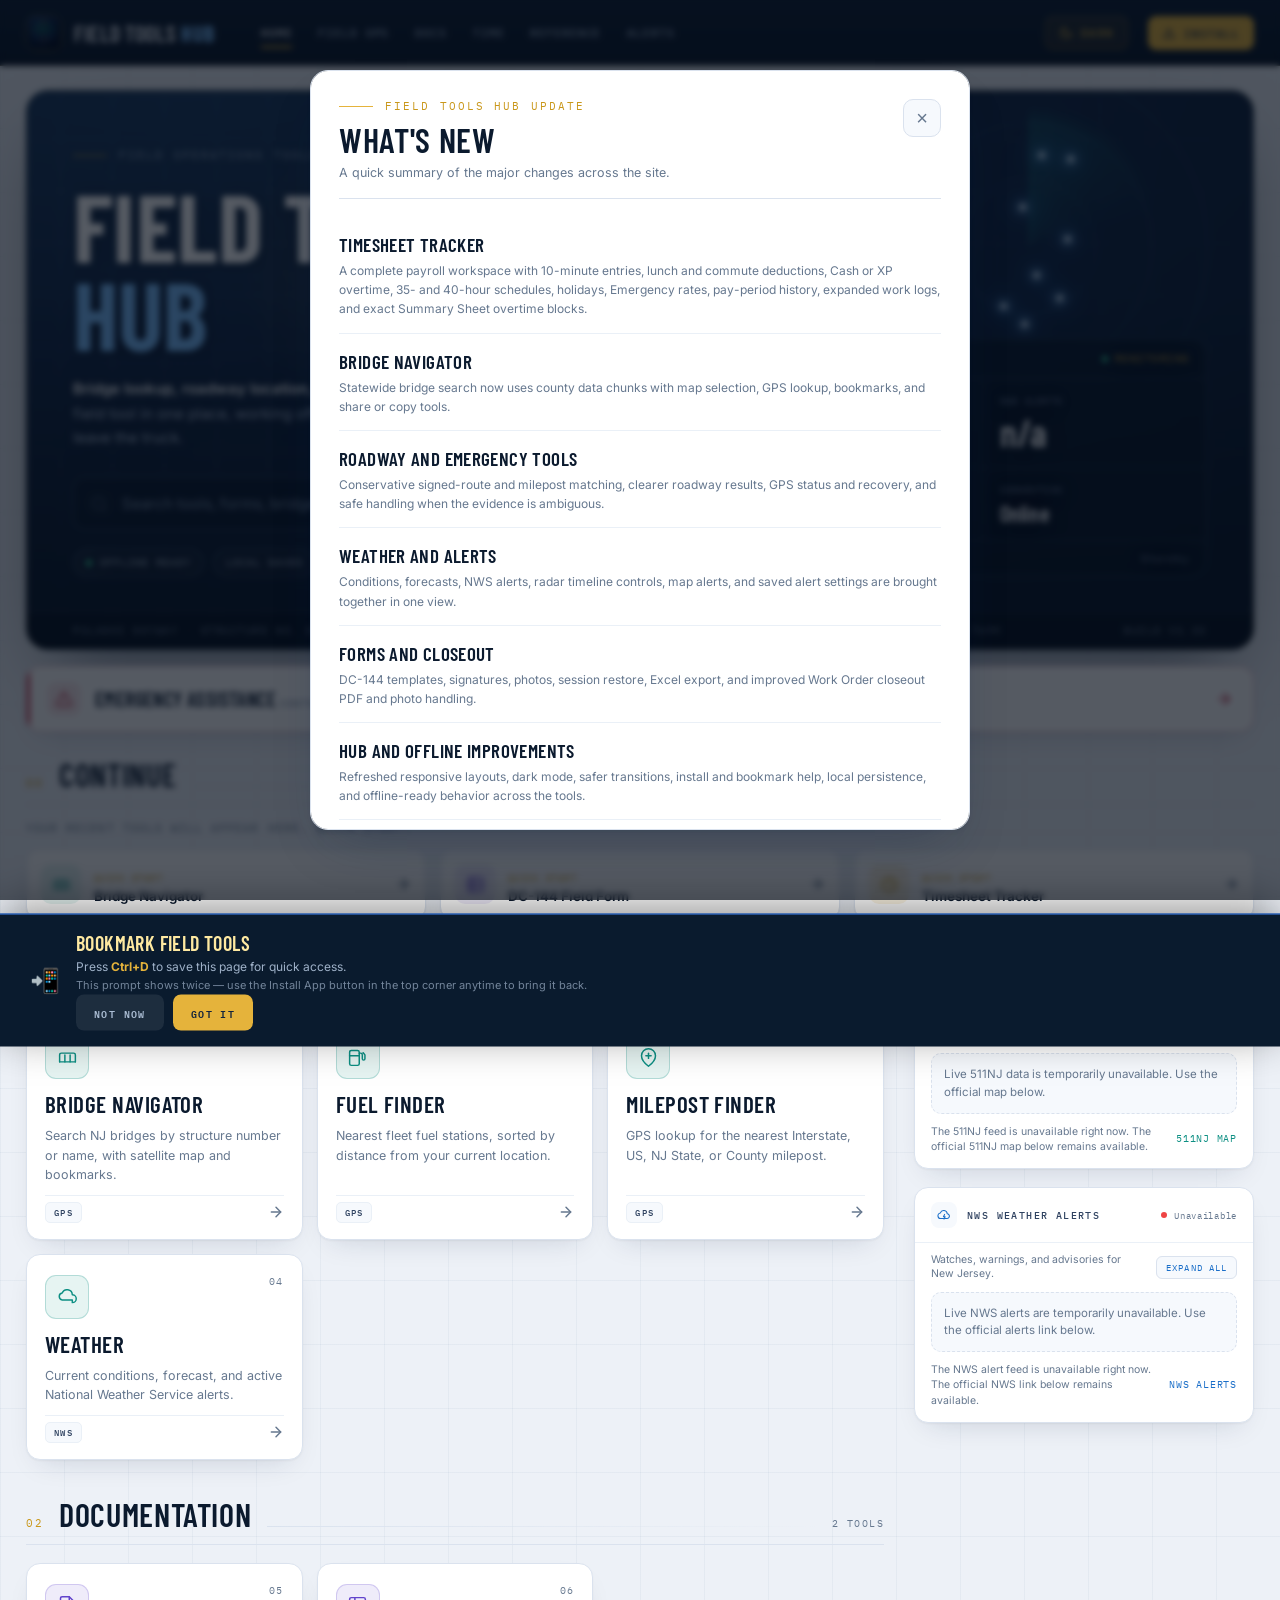
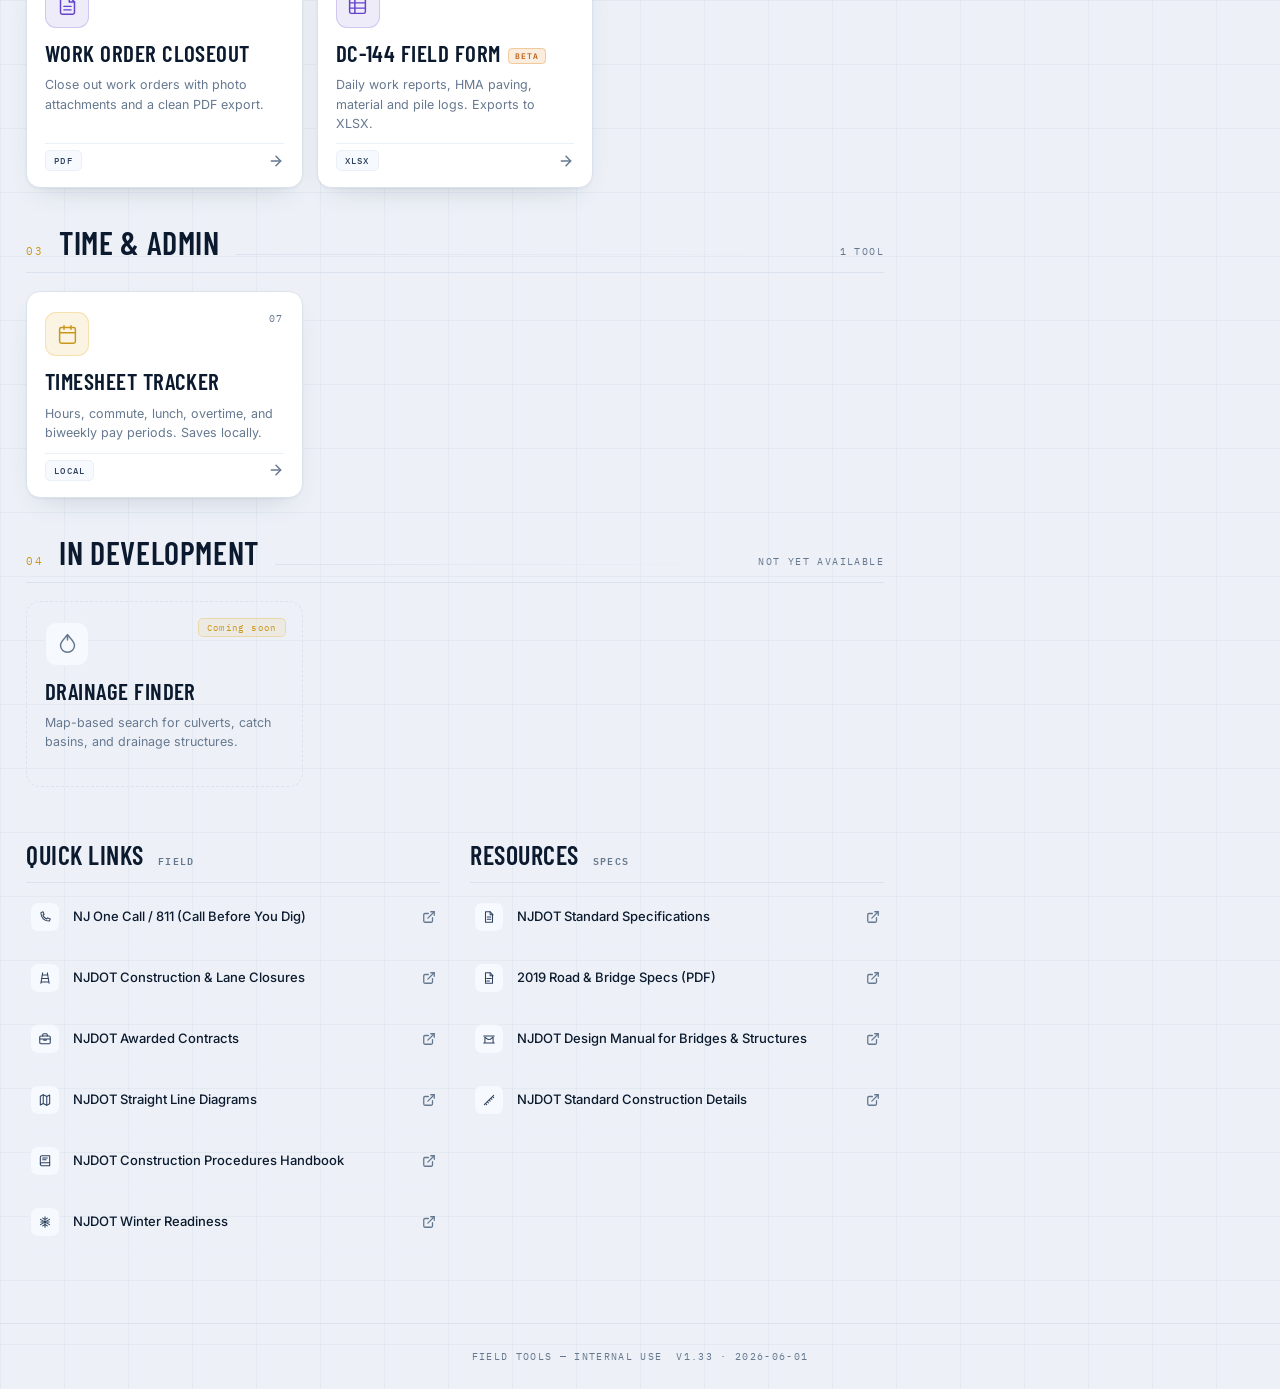
==== commit de4c8664: "Consolidate timesheet redesign into active runtime and refresh docs Merges pages/timesheet-redesign." ====
--- a/index.html
+++ b/index.html
@@ -5,530 +5,493 @@
   <meta name="viewport" content="width=device-width, initial-scale=1.0, maximum-scale=1.0, user-scalable=no">
   <title>Field Tools Hub</title>
   <link rel="manifest" href="manifest.json">
-  <link rel="icon" type="image/png" sizes="32x32" href="./assets/icons/favicon-32.png">
-  <link rel="icon" type="image/png" sizes="16x16" href="./assets/icons/favicon-16.png">
-  <link rel="apple-touch-icon" href="./assets/icons/apple-touch-icon.png">
   <meta name="theme-color" content="#E5B33B">
   <link rel="preconnect" href="https://fonts.googleapis.com">
   <link rel="preconnect" href="https://fonts.gstatic.com" crossorigin>
-  <link href="https://fonts.googleapis.com/css2?family=Inter:wght@400;500;600;700;800&display=swap" rel="stylesheet">
-  <link rel="stylesheet" href="css/field-ui.css">
+  <link href="https://fonts.googleapis.com/css2?family=Barlow+Condensed:wght@500;600;700&family=Inter:wght@400;500;600;700&family=IBM+Plex+Mono:wght@400;500;600&display=swap" rel="stylesheet">
   <style>
-    /* ===========================================================
-       HOMEPAGE — FIELD TOOLS HUB DASHBOARD (mockup-faithful rebuild)
-       All hero/dashboard visuals are homepage-only and inline here.
-       LIGHT = white/navy theme · DARK = deep-navy mockup.
-       Driven by html[data-dark] / field_dark_mode (do not break).
-       =========================================================== */
-    :root {
-      --bg:#eaf0f8; --surface:#ffffff; --surface-2:#f5f8fc;
-      --border:#d6dfeb; --border-lo:#e6edf5;
-      --text:#0f1d36; --muted:#5a6b85; --muted2:#33425c;
-      --accent:#1a56db; --accent-2:#0e7fb8; --gold:#b4861a;
-      --radius-sm:7px; --radius:10px; --radius-lg:14px;
-      --grid-line:rgba(26,86,219,0.07);
-      --hero-bg-1:#e9f1fc; --hero-bg-2:#d3e2f4;
-      --hero-glow:rgba(26,86,219,0.16); --ring:rgba(26,86,219,0.13);
-      --wire:rgba(22,72,140,0.34); --wire-strong:rgba(22,72,140,0.5); --wire-label:rgba(28,72,132,0.6);
-      --nj-line:rgba(40,95,160,0.26); --nj-outline:rgba(34,86,150,0.4);
-      --node:#1366b8; --node-major:#0a78b8; --node-glow:rgba(26,120,200,0.5);
-      --glass:rgba(255,255,255,0.86); --glass-border:#d9e3f0;
-      --panel:#ffffff; --panel-2:#f6f9fd;
-      --topbar-bg:linear-gradient(180deg,#10243f,#0c1d35);
-      --shadow:0 6px 20px rgba(20,45,95,0.09); --shadow-hi:0 14px 34px rgba(20,55,120,0.16);
-      --chip-bg:rgba(14,127,184,0.10); --chip-bd:rgba(14,127,184,0.28); --focus-ring:rgba(14,127,184,0.2);
+    /* ============================================================
+       FIELD TOOLS HUB — "Field Register" redesign
+       Navy + gold engineering theme. Light & dark.
+       All JS hooks from the previous build are preserved.
+       ============================================================ */
+    *{box-sizing:border-box;}
+    html,body{margin:0;padding:0;}
+
+    :root{
+      --display:'Barlow Condensed',Impact,sans-serif;
+      --sans:'Inter',system-ui,-apple-system,"Segoe UI",Roboto,sans-serif;
+      --mono:'IBM Plex Mono',ui-monospace,Menlo,Consolas,monospace;
+
+      --navy-900:#06111f; --navy-800:#0a1b2e; --navy-700:#0e2440; --navy-600:#143055;
+      --gold:#e5b33b; --gold-hi:#fee9a1; --gold-dim:#c9971a;
+      --sky:#7cc0ff; --sky-dim:#1a6ec8;
       --bridge-img:url('assets/hero/bridge-light.webp'); --nj-img:url('assets/hero/nj-light.webp');
-      /* theme-only (appearance, NOT geometry) */
-      --bridge-opacity:.72; --bridge-filter:saturate(.95);
-      --nj-opacity:.95; --nj-filter:drop-shadow(0 2px 12px rgba(40,90,160,0.28));
-    }
-    html[data-dark] {
-      --bg:#040c1a; --surface:rgba(20,40,72,0.66); --surface-2:rgba(14,30,56,0.66);
-      --border:rgba(120,170,230,0.20); --border-lo:rgba(120,170,230,0.12);
-      --text:#e9effb; --muted:#93a7c4; --muted2:#c4d2e8;
-      --accent:#3b82f6; --accent-2:#38bdf8; --gold:#e5b33b;
-      --grid-line:rgba(96,165,250,0.10);
-      --hero-bg-1:#0b1c39; --hero-bg-2:#030b1a;
-      --hero-glow:rgba(56,189,248,0.24); --ring:rgba(56,189,248,0.18);
-      --wire:rgba(132,206,255,0.42); --wire-strong:rgba(170,222,255,0.62); --wire-label:rgba(165,216,255,0.7);
-      --nj-line:rgba(96,176,255,0.30); --nj-outline:rgba(140,208,255,0.44);
-      --node:#4cc9ff; --node-major:#9be1ff; --node-glow:rgba(72,200,255,0.95);
-      --glass:rgba(20,40,72,0.6); --glass-border:rgba(120,170,230,0.22);
-      --panel:rgba(16,32,60,0.72); --panel-2:rgba(12,26,50,0.7);
-      --topbar-bg:linear-gradient(180deg,#0a1830,#06101f);
-      --shadow:0 8px 26px rgba(0,0,0,0.42); --shadow-hi:0 16px 40px rgba(0,0,0,0.55);
-      --chip-bg:rgba(56,189,248,0.12); --chip-bd:rgba(56,189,248,0.32); --focus-ring:rgba(56,189,248,0.22);
+      --hero-bg:radial-gradient(130% 120% at 12% -10%,#1d3f66 0%,#12294a 44%,#0a1a30 100%);
+
+      --paper:#edf1f7; --surface:#ffffff; --surface-2:#f6f9fd;
+      --text:#0b1a2e; --text-2:#2f4260; --muted:#66788f;
+      --line:#dae2ee; --line-2:#eaf0f7;
+      --teal:#0d8f83; --violet:#6244cc; --rose:#c02c47;
+      --shadow:0 1px 2px rgba(12,32,64,.05),0 12px 28px -14px rgba(12,32,64,.18);
+      --shadow-hi:0 2px 4px rgba(12,32,64,.06),0 26px 50px -20px rgba(12,32,64,.30);
+      --focus:rgba(229,179,59,.42);
+    }
+    html[data-dark]{
+      --paper:#050d18; --surface:#0b1727; --surface-2:#0e1e33;
+      --text:#e9f0fa; --text-2:#b6c6dd; --muted:#7e92ae;
+      --line:rgba(128,172,224,.18); --line-2:rgba(128,172,224,.10);
+      --teal:#2dd4bf; --violet:#a78bfa; --rose:#fb7185;
       --bridge-img:url('assets/hero/bridge-dark.webp'); --nj-img:url('assets/hero/nj-dark.webp');
-      /* theme-only (appearance, NOT geometry) */
-      --bridge-opacity:.92; --bridge-filter:none;
-      --nj-opacity:1; --nj-filter:drop-shadow(0 0 26px rgba(56,160,255,0.28));
-    }
-    body {
-      min-height:100vh; display:flex; flex-direction:column;
-      background-color:var(--bg);
-      background-image:linear-gradient(var(--grid-line) 1px,transparent 1px),linear-gradient(90deg,var(--grid-line) 1px,transparent 1px);
-      background-size:46px 46px; background-position:center top;
-    }
-    html[data-dark] body {
-      background-image:
-        radial-gradient(130% 80% at 50% -16%, rgba(56,189,248,0.13), rgba(56,189,248,0) 56%),
-        linear-gradient(var(--grid-line) 1px,transparent 1px),
-        linear-gradient(90deg,var(--grid-line) 1px,transparent 1px);
-      background-size:100% 1100px,46px 46px,46px 46px;
-      background-repeat:no-repeat,repeat,repeat; background-position:center top;
-    }
+      --hero-bg:radial-gradient(130% 120% at 12% -10%,#16324f 0%,#0b1c31 42%,#050f1d 100%);
+      --shadow:0 1px 2px rgba(0,0,0,.4),0 16px 34px -16px rgba(0,0,0,.65);
+      --shadow-hi:0 2px 6px rgba(0,0,0,.45),0 30px 60px -22px rgba(0,0,0,.8);
+    }
+    html{background:var(--paper);scroll-behavior:smooth;}
+    body{
+      font-family:var(--sans);color:var(--text);background:var(--paper);
+      min-height:100vh;display:flex;flex-direction:column;-webkit-font-smoothing:antialiased;
+      background-image:linear-gradient(rgba(13,60,120,.045) 1px,transparent 1px),linear-gradient(90deg,rgba(13,60,120,.045) 1px,transparent 1px);
+      background-size:64px 64px;
+    }
+    html[data-dark] body{
+      background-image:radial-gradient(120% 70% at 50% -10%,rgba(56,150,255,.10),transparent 60%),
+        linear-gradient(rgba(120,180,255,.05) 1px,transparent 1px),
+        linear-gradient(90deg,rgba(120,180,255,.05) 1px,transparent 1px);
+      background-size:100% 900px,64px 64px,64px 64px;background-repeat:no-repeat,repeat,repeat;
+    }
+    a{color:var(--gold-dim);text-decoration:none;}
+    a:hover{color:var(--gold);}
+    html[data-dark] a{color:var(--gold);}
+    html[data-dark] a:hover{color:var(--gold-hi);}
     .sr-only{position:absolute;width:1px;height:1px;padding:0;margin:-1px;overflow:hidden;clip:rect(0 0 0 0);white-space:nowrap;border:0;}
-
-    /* ── Topbar ── */
+    .mono{font-family:var(--mono);}
+
+    /* ─────────── TOPBAR ─────────── */
+    .header-hover-zone{position:fixed;top:0;left:0;right:0;height:14px;z-index:99;}
+    @media (hover:none){.header-hover-zone{display:none;}}
     #topbar{
-      position:sticky; top:0; z-index:100; display:flex; align-items:center; gap:18px;
-      height:60px; padding:0 24px; background:var(--topbar-bg);
-      border-bottom:1px solid rgba(229,179,59,0.28);
-      box-shadow:0 1px 0 rgba(255,255,255,0.04) inset,0 6px 22px rgba(0,0,0,0.20);
-      transition:transform 460ms cubic-bezier(0.65,0,0.35,1),opacity 460ms cubic-bezier(0.65,0,0.35,1),box-shadow 260ms ease,border-color 260ms ease;
-    }
+      position:sticky;top:0;z-index:100;display:flex;align-items:center;gap:20px;
+      height:66px;padding:0 26px;background:linear-gradient(180deg,#0b1c31,#081527);
+      border-bottom:1px solid rgba(229,179,59,.24);
+      transition:height .3s cubic-bezier(.4,0,.2,1),transform .45s cubic-bezier(.65,0,.35,1),opacity .45s ease,box-shadow .3s ease;
+    }
+    #topbar.is-scrolled{height:56px;box-shadow:0 10px 30px -12px rgba(0,0,0,.6);border-bottom-color:rgba(229,179,59,.4);}
     #topbar.header-hidden{transform:translateY(-100%);opacity:0;pointer-events:none;}
-    #topbar.is-scrolled{border-bottom-color:rgba(229,179,59,0.45);box-shadow:0 1px 0 rgba(255,255,255,0.05) inset,0 9px 28px rgba(0,0,0,0.28);}
-    .brand{display:flex;align-items:center;gap:11px;text-decoration:none;flex-shrink:0;}
-    .brand-seal{width:36px;height:36px;flex-shrink:0;display:block;border-radius:8px;border:1px solid rgba(229,179,59,0.45);}
-    .brand-text{color:#f2f6fc;font-size:15.5px;font-weight:600;letter-spacing:.01em;white-space:nowrap;}
-    .brand-text strong{font-weight:800;color:#fff;}
-    .topnav{display:flex;align-items:center;gap:2px;margin-left:6px;}
-    .topnav a{position:relative;display:inline-flex;align-items:center;height:36px;color:#aebdd2;text-decoration:none;font-size:13px;font-weight:600;padding:0 12px;border-radius:7px;transition:background .18s ease,color .18s ease,transform .18s ease;}
-    .topnav a::after{content:"";position:absolute;left:12px;right:12px;bottom:3px;height:2px;border-radius:2px;background:#E5B33B;transform:scaleX(0);transform-origin:center;transition:transform .22s cubic-bezier(.22,1,.36,1);}
-    .topnav a:hover{color:#fff;background:rgba(255,255,255,0.06);transform:translateY(-1px);}
+    #scroll-progress{position:absolute;left:0;bottom:-1px;height:2px;width:0;background:linear-gradient(90deg,var(--gold-dim),var(--gold),var(--gold-hi));box-shadow:0 0 12px rgba(229,179,59,.6);transition:width .1s linear;}
+    .brand{display:flex;align-items:center;gap:12px;flex-shrink:0;}
+    .brand-seal{border-radius:9px;border:1px solid rgba(229,179,59,.4);flex-shrink:0;}
+    .brand-text{color:#f4f7fc;font-family:var(--display);font-size:22px;font-weight:600;letter-spacing:.03em;text-transform:uppercase;white-space:nowrap;line-height:1;}
+    .brand-text strong{color:var(--sky);font-weight:700;}
+    .brand-sub{display:block;font-family:var(--mono);font-size:8.5px;letter-spacing:.22em;color:rgba(174,196,224,.72);text-transform:uppercase;margin-top:3px;}
+    .topnav{display:flex;align-items:center;gap:2px;margin-left:14px;}
+    .topnav a{position:relative;display:inline-flex;align-items:center;height:34px;padding:0 12px;color:#a9bbd2;font-family:var(--mono);font-size:11px;font-weight:500;letter-spacing:.08em;text-transform:uppercase;border-radius:6px;transition:color .18s,background .18s;}
+    .topnav a::after{content:"";position:absolute;left:12px;right:12px;bottom:2px;height:1.5px;background:var(--gold);transform:scaleX(0);transform-origin:left;transition:transform .28s cubic-bezier(.22,1,.36,1);}
+    .topnav a:hover{color:#fff;background:rgba(255,255,255,.05);}
     .topnav a.is-active{color:#fff;}
     .topnav a.is-active::after{transform:scaleX(1);}
-    .is-nav-focus{animation:navPanelFocus 1.15s ease-out;}
-    @keyframes navPanelFocus{0%{box-shadow:var(--shadow);}24%{box-shadow:0 0 0 3px rgba(229,179,59,0.78),0 0 28px rgba(229,179,59,0.28);}100%{box-shadow:var(--shadow);}}
     .topbar-spacer{flex:1;}
-    .status-dot{width:7px;height:7px;border-radius:50%;background:#22c55e;box-shadow:0 0 8px rgba(34,197,94,0.8);}
-    .dark-toggle{display:inline-flex;align-items:center;gap:7px;background:rgba(229,179,59,0.12);border:1px solid rgba(229,179,59,0.34);border-radius:8px;height:34px;padding:0 11px;cursor:pointer;color:#E5B33B;font:inherit;font-size:12.5px;font-weight:700;flex-shrink:0;transition:background .2s,color .2s,border-color .2s;}
-    .dark-toggle:hover{background:rgba(229,179,59,0.22);border-color:#E5B33B;color:#FEE9A1;}
-    .dark-toggle svg{transition:opacity .18s,transform .24s;}
-    .dark-toggle.icon-swapping svg{opacity:0;transform:rotate(-25deg) scale(.85);}
-    .install-trigger{display:inline-flex;align-items:center;gap:8px;background:linear-gradient(180deg,#2f74e6,#1a56db);border:1px solid rgba(255,255,255,0.18);border-radius:9px;height:36px;padding:0 15px;cursor:pointer;color:#fff;font:inherit;font-size:13px;font-weight:700;flex-shrink:0;box-shadow:0 4px 14px rgba(26,86,219,0.4);transition:filter .14s,transform .08s;}
-    .install-trigger:hover{filter:brightness(1.08);}
-    .install-trigger.open{filter:brightness(0.92);}
-    .install-trigger .it-label{white-space:nowrap;}
-
-    .install-dropdown{position:fixed;top:64px;right:18px;width:300px;max-width:calc(100vw - 24px);background:var(--surface);color:var(--text);border:1px solid var(--border);border-radius:12px;padding:16px 18px 14px;box-shadow:0 12px 36px rgba(0,0,0,0.22);z-index:950;opacity:0;transform:translateY(-10px);pointer-events:none;backdrop-filter:blur(14px);-webkit-backdrop-filter:blur(14px);transition:opacity .38s cubic-bezier(0.16,1,0.3,1),transform .38s cubic-bezier(0.16,1,0.3,1);}
-    .install-dropdown.open{opacity:1;transform:translateY(0);pointer-events:all;}
-    .install-dropdown::before{content:"";position:absolute;top:-6px;right:24px;width:11px;height:11px;background:var(--surface);border-left:1px solid var(--border);border-top:1px solid var(--border);transform:rotate(45deg);}
-    .install-dropdown-title{font-size:14px;font-weight:700;margin-bottom:6px;}
-    .install-dropdown-desc{font-size:12.5px;color:var(--muted2);line-height:1.55;}
-    .install-dropdown-desc strong{display:inline-block;background:var(--chip-bg);color:var(--accent-2);padding:2px 8px;border-radius:6px;font-family:ui-monospace,Menlo,Consolas,monospace;font-size:11.5px;font-weight:700;}
-    .install-dropdown-note{font-size:11px;color:var(--muted);margin-top:10px;padding-top:10px;border-top:1px solid var(--border-lo);line-height:1.5;}
-    html[data-dark] .install-dropdown{box-shadow:0 12px 36px rgba(0,0,0,0.6);}
-
-    /* One-time release notes dialog */
-    .index-whats-new-layer{position:fixed;inset:0;z-index:10000;display:grid;place-items:center;overflow:auto;padding:calc(18px + env(safe-area-inset-top,0px)) 18px calc(18px + env(safe-area-inset-bottom,0px));background:rgba(9,21,39,.58);opacity:0;visibility:hidden;pointer-events:none;transition:opacity .18s ease,visibility .18s ease;}
-    .index-whats-new-layer.is-open{opacity:1;visibility:visible;pointer-events:auto;}
-    .index-whats-new-dialog{width:min(650px,100%);max-height:min(86dvh,720px);overflow:auto;padding:25px;color:var(--text);background:var(--surface);border:1px solid var(--border);border-radius:18px;box-shadow:0 28px 90px rgba(16,33,59,.30);transform:translateY(8px) scale(.98);transition:transform .18s ease;}
-    .index-whats-new-layer.is-open .index-whats-new-dialog{transform:none;}
-    .index-whats-new-head{display:flex;align-items:flex-start;justify-content:space-between;gap:18px;padding-bottom:17px;border-bottom:1px solid var(--border);}
-    .index-whats-new-head h2{margin-top:3px;font-size:24px;letter-spacing:-.04em;}
-    .index-whats-new-head p{margin-top:6px;color:var(--muted);font-size:12px;line-height:1.45;}
-    .index-whats-new-close{display:grid;place-items:center;flex:none;width:38px;height:38px;border:1px solid var(--border);border-radius:11px;color:var(--muted);background:var(--surface-2);cursor:pointer;font-size:21px;line-height:1;transition:color .16s ease,border-color .16s ease,background-color .16s ease;}
-    .index-whats-new-close:hover{color:var(--text);border-color:rgba(26,86,219,.35);background:var(--chip-bg);}
-    .index-whats-new-close:focus-visible{outline:3px solid rgba(26,86,219,.42);outline-offset:3px;}
-    .index-whats-new-list{display:grid;gap:9px;margin:18px 0 0;padding:0;list-style:none;}
-    .index-whats-new-list li{display:grid;grid-template-columns:10px minmax(0,1fr);gap:10px;padding:11px 12px;border:1px solid var(--border);border-radius:11px;background:var(--surface-2);}
-    .index-whats-new-list li::before{content:"";width:7px;height:7px;margin-top:4px;border-radius:50%;background:var(--gold);box-shadow:0 0 0 4px rgba(229,179,59,.14);}
-    .index-whats-new-list strong{display:block;color:var(--text);font-size:12px;}
-    .index-whats-new-list p{margin-top:3px;color:var(--muted);font-size:11px;line-height:1.48;}
-    .index-whats-new-foot{display:flex;align-items:center;justify-content:space-between;gap:14px;margin-top:18px;padding-top:16px;border-top:1px solid var(--border);}
-    .index-whats-new-foot span{color:var(--muted);font-size:11px;line-height:1.4;}
-    .index-whats-new-foot button{min-width:88px;min-height:40px;padding:0 16px;border:1px solid rgba(255,255,255,.18);border-radius:9px;background:linear-gradient(180deg,#2f74e6,#1a56db);color:#fff;cursor:pointer;font:inherit;font-size:12px;font-weight:700;box-shadow:0 4px 14px rgba(26,86,219,.32);transition:filter .14s ease,transform .08s ease,box-shadow .14s ease;}
-    .index-whats-new-foot button:hover{filter:brightness(1.08);box-shadow:0 6px 18px rgba(26,86,219,.38);}
-    .index-whats-new-foot button:active{transform:scale(.97);}
-    .index-whats-new-foot button:focus-visible{outline:3px solid rgba(26,86,219,.42);outline-offset:3px;}
-    body.index-whats-new-open{overflow:hidden;}
-
-    /* ── Shell ── */
-    .content{flex:1;width:100%;max-width:1320px;margin:0 auto;padding:0 22px 56px;}
-    #top,#tools,#documentation,#time-admin,#alerts,#resources{scroll-margin-top:78px;}
-    .section-row{display:flex;align-items:center;gap:12px;margin-bottom:14px;}
-
-    /* ── HERO ── */
-    .hero{position:relative;overflow:hidden;display:flex;flex-direction:column;justify-content:center;
-      min-height:460px;margin:20px 0 18px;border-radius:20px;border:1px solid var(--glass-border);
-      background:radial-gradient(120% 130% at 50% -10%,var(--hero-bg-1),var(--hero-bg-2));box-shadow:var(--shadow);
-      padding:64px 24px;}
-    .hero::after{content:"";position:absolute;inset:0;border-radius:20px;pointer-events:none;z-index:3;box-shadow:inset 0 1px 0 rgba(255,255,255,0.07),inset 0 0 90px var(--hero-glow);}
-    .hero-bg{position:absolute;inset:0;z-index:0;pointer-events:none;}
-    .hero-grid{position:absolute;inset:0;background-image:linear-gradient(var(--grid-line) 1px,transparent 1px),linear-gradient(90deg,var(--grid-line) 1px,transparent 1px);background-size:38px 38px;-webkit-mask-image:radial-gradient(120% 100% at 50% 35%,#000 35%,transparent 85%);mask-image:radial-gradient(120% 100% at 50% 35%,#000 35%,transparent 85%);}
-    .hero-glow{position:absolute;left:50%;top:18%;width:680px;height:380px;transform:translateX(-50%);background:radial-gradient(closest-side,var(--hero-glow),transparent 75%);filter:blur(8px);}
-    .hero-rings{position:absolute;left:50%;top:34%;transform:translate(-50%,-50%);}
-    .hero-rings span{position:absolute;left:50%;top:50%;transform:translate(-50%,-50%);border:1px solid var(--ring);border-radius:50%;}
-    .hero-rings span:nth-child(1){width:300px;height:300px;}
-    .hero-rings span:nth-child(2){width:520px;height:520px;}
-    .hero-rings span:nth-child(3){width:760px;height:760px;}
-    /* Bridge — left, large, fades right */
-    .hero-bridge{position:absolute;left:0;bottom:0;width:62%;height:74%;background:var(--bridge-img) left bottom/contain no-repeat;opacity:var(--bridge-opacity);filter:var(--bridge-filter);-webkit-mask-image:linear-gradient(90deg,#000 34%,rgba(0,0,0,0.3) 64%,transparent 84%);mask-image:linear-gradient(90deg,#000 34%,rgba(0,0,0,0.3) 64%,transparent 84%);}
-    .wire-labels{position:absolute;left:30px;top:18px;line-height:1.5;}
-    .wire-labels b{display:block;font-size:11px;font-weight:800;letter-spacing:.14em;color:var(--wire-label);}
-    .wire-labels span{display:block;font-family:ui-monospace,Menlo,Consolas,monospace;font-size:9.5px;letter-spacing:.08em;color:var(--wire-label);opacity:.85;}
-    /* NJ — right, large */
-    .hero-nj{position:absolute;right:24px;top:50%;transform:translateY(-50%);height:96%;aspect-ratio:705/1410;background:var(--nj-img) center/contain no-repeat;opacity:var(--nj-opacity);filter:var(--nj-filter);}
-    .nj-compass-mark{position:absolute;right:-12px;top:-6px;color:var(--wire-label);text-align:center;}
-    .nj-compass-n{display:block;font-size:10px;font-weight:800;letter-spacing:.08em;margin-bottom:1px;}
-    .nj-labels{position:absolute;right:-2px;bottom:2px;text-align:right;line-height:1.5;}
-    .nj-labels span{display:block;font-family:ui-monospace,Menlo,Consolas,monospace;font-size:9.5px;letter-spacing:.06em;color:var(--wire-label);}
-
-    .hero-inner{position:relative;z-index:2;max-width:680px;margin:0 auto;text-align:center;}
-    .hero-eyebrow{display:inline-block;font-size:11px;font-weight:800;letter-spacing:.16em;text-transform:uppercase;color:var(--accent-2);padding:5px 13px;border-radius:999px;background:var(--chip-bg);border:1px solid var(--chip-bd);margin-bottom:16px;}
-    .hero-title{font-size:52px;line-height:1.04;font-weight:800;letter-spacing:-.025em;margin:0 0 12px;color:var(--text);}
-    .hero-subtitle{font-size:17px;font-weight:700;color:var(--muted2);margin:0 0 7px;}
-    .hero-lead{font-size:14px;color:var(--muted);margin:0 auto 24px;max-width:460px;line-height:1.6;}
-    .command-bar{position:relative;max-width:580px;margin:0 auto;display:flex;align-items:center;}
-    .command-icon{position:absolute;left:16px;color:var(--muted);pointer-events:none;}
-    .command-input{width:100%;font:inherit;font-size:15px;color:var(--text);padding:15px 64px 15px 46px;border-radius:13px;background:var(--glass);border:1.5px solid var(--glass-border);box-shadow:0 8px 28px rgba(20,50,110,0.10);backdrop-filter:blur(10px);-webkit-backdrop-filter:blur(10px);transition:border-color .14s,box-shadow .14s;}
-    .command-input::placeholder{color:var(--muted);}
-    .command-input:focus{outline:none;border-color:var(--accent-2);box-shadow:0 0 0 4px var(--focus-ring),0 10px 30px rgba(20,50,110,0.16);}
-    .command-hint{position:absolute;right:13px;font-family:ui-monospace,Menlo,Consolas,monospace;font-size:11px;font-weight:700;color:var(--muted);padding:4px 7px;border-radius:6px;background:var(--surface-2);border:1px solid var(--border-lo);}
-    .hero-chips{display:flex;flex-wrap:wrap;justify-content:center;gap:9px;margin-top:18px;}
-    .chip{display:inline-flex;align-items:center;gap:7px;font-size:12px;font-weight:700;color:var(--muted2);padding:6px 13px;border-radius:999px;background:var(--surface);border:1px solid var(--border);}
-    .chip .status-dot{box-shadow:0 0 8px rgba(34,197,94,0.7);}
-
-    /* ── Glass panel base ── */
-    .panel{background:var(--panel);border:1px solid var(--glass-border);border-radius:var(--radius-lg);box-shadow:var(--shadow);backdrop-filter:blur(10px);-webkit-backdrop-filter:blur(10px);}
-    .panel-head{display:flex;align-items:center;gap:12px;padding:15px 18px;border-bottom:1px solid var(--border-lo);}
-    .panel-ic{width:34px;height:34px;border-radius:9px;flex-shrink:0;display:flex;align-items:center;justify-content:center;}
-    .panel-htext{flex:1;min-width:0;}
-    .panel-htext h2{margin:0;font-size:15px;font-weight:800;color:var(--text);letter-spacing:.01em;}
-    .panel-htext p{margin:2px 0 0;font-size:12px;color:var(--muted);}
-    .panel-viewall{font-size:12px;font-weight:700;color:var(--muted);white-space:nowrap;display:inline-flex;align-items:center;gap:3px;}
-    .panel-viewall.is-link{color:var(--accent-2);text-decoration:none;}
-    .panel-viewall.is-link:hover{text-decoration:underline;}
-
-    /* ── Emergency Assistance banner ── */
-    .emergency-banner{display:flex;align-items:center;gap:9px;margin-bottom:16px;padding:9px 14px;border-radius:999px;background:var(--surface);border:1px solid var(--border);text-decoration:none;transition:box-shadow .14s,border-color .14s;width:fit-content;}
-    .emergency-banner:hover{box-shadow:inset 0 0 0 999px rgba(225,29,72,0.08);border-color:rgba(225,29,72,0.35);}
-    html[data-dark] .emergency-banner:hover{box-shadow:inset 0 0 0 999px rgba(244,63,94,0.12);}
-    .emergency-banner-ic{width:24px;height:24px;flex-shrink:0;display:flex;align-items:center;justify-content:center;color:#be123c;}
-    html[data-dark] .emergency-banner-ic{color:#fb7185;}
-    .emergency-banner-title{font-size:13px;font-weight:700;color:var(--text);letter-spacing:.01em;white-space:nowrap;}
-    .emergency-banner-arrow{flex-shrink:0;color:var(--muted);}
-
-    /* ── CONTINUE panel ── */
-    .continue-panel{margin-bottom:18px;}
-    .continue-track{display:grid;grid-template-columns:repeat(auto-fit,minmax(210px,1fr));gap:12px;padding:16px 18px;}
-    .continue-card{display:flex;align-items:center;gap:12px;text-decoration:none;padding:13px 14px;border-radius:var(--radius);background:var(--surface-2);border:1px solid var(--border-lo);transition:border-color .14s,transform .14s,box-shadow .14s;}
-    .continue-card:hover{transform:translateY(-2px);border-color:var(--accent-2);box-shadow:var(--shadow-hi);}
-    .continue-ic{width:38px;height:38px;border-radius:10px;flex-shrink:0;display:flex;align-items:center;justify-content:center;}
+    .dark-toggle,.install-trigger{display:inline-flex;align-items:center;gap:8px;height:34px;padding:0 13px;border-radius:8px;cursor:pointer;font-family:var(--mono);font-size:10.5px;font-weight:500;letter-spacing:.1em;text-transform:uppercase;flex-shrink:0;transition:background .2s,border-color .2s,color .2s,transform .12s;}
+    .dark-toggle{background:rgba(229,179,59,.1);border:1px solid rgba(229,179,59,.3);color:var(--gold);}
+    .dark-toggle:hover{background:rgba(229,179,59,.2);border-color:var(--gold);color:var(--gold-hi);}
+    .dark-toggle svg{transition:opacity .18s,transform .3s;}
+    .dark-toggle.icon-swapping svg{opacity:0;transform:rotate(-40deg) scale(.8);}
+    .install-trigger{background:var(--gold);border:1px solid var(--gold);color:#12233c;font-weight:600;}
+    .install-trigger:hover{background:var(--gold-hi);border-color:var(--gold-hi);}
+    .dark-toggle:active,.install-trigger:active{transform:scale(.96);}
+
+    .install-dropdown{position:fixed;top:72px;right:20px;width:308px;max-width:calc(100vw - 24px);z-index:950;padding:18px;background:var(--surface);color:var(--text);border:1px solid var(--line);border-radius:14px;box-shadow:var(--shadow-hi);opacity:0;transform:translateY(-10px) scale(.98);pointer-events:none;transition:opacity .34s cubic-bezier(.16,1,.3,1),transform .34s cubic-bezier(.16,1,.3,1);}
+    .install-dropdown.open{opacity:1;transform:none;pointer-events:auto;}
+    .install-dropdown-title{font-family:var(--display);font-size:20px;font-weight:600;text-transform:uppercase;letter-spacing:.02em;}
+    .install-dropdown-desc{margin-top:7px;font-size:12.5px;line-height:1.6;color:var(--text-2);}
+    .install-dropdown-desc strong{font-family:var(--mono);font-size:11.5px;font-weight:500;padding:2px 7px;border-radius:5px;background:rgba(229,179,59,.16);color:var(--gold-dim);}
+    html[data-dark] .install-dropdown-desc strong{color:var(--gold);}
+    .install-dropdown-note{margin-top:12px;padding-top:11px;border-top:1px solid var(--line-2);font-size:11px;line-height:1.55;color:var(--muted);}
+
+    /* ─────────── SHELL ─────────── */
+    .content{flex:1;width:100%;max-width:1340px;margin:0 auto;padding:0 26px 70px;}
+    #top,#tools,#documentation,#time-admin,#alerts,#resources{scroll-margin-top:86px;}
+
+    /* ─────────── HERO ─────────── */
+    .hero{position:relative;overflow:hidden;margin:24px 0 0;border-radius:22px;border:1px solid rgba(229,179,59,.2);
+      background:var(--hero-bg);box-shadow:0 30px 70px -30px rgba(6,20,40,.7);isolation:isolate;}
+    .hero-scene{position:absolute;inset:0;z-index:0;pointer-events:none;}
+    .hero-grid{position:absolute;inset:-10%;transform:translate3d(var(--px,0px),var(--py,0px),0);background-image:linear-gradient(rgba(140,190,255,.09) 1px,transparent 1px),linear-gradient(90deg,rgba(140,190,255,.09) 1px,transparent 1px);background-size:52px 52px;-webkit-mask-image:radial-gradient(100% 90% at 30% 30%,#000 20%,transparent 78%);mask-image:radial-gradient(100% 90% at 30% 30%,#000 20%,transparent 78%);animation:gridDrift 60s linear infinite;}
+    @keyframes gridDrift{to{background-position:52px 52px;}}
+    .hero-glow{position:absolute;left:8%;top:-18%;transform:translate3d(var(--px,0px),var(--py,0px),0);width:760px;height:560px;background:radial-gradient(closest-side,rgba(229,179,59,.20),transparent 72%);filter:blur(10px);animation:glowBreathe 11s ease-in-out infinite;}
+    @keyframes glowBreathe{0%,100%{opacity:.55;}50%{opacity:.95;}}
+    .hero-radar{position:absolute;right:2%;top:28%;width:min(400px,38%);aspect-ratio:1;transform:translateY(-50%);border-radius:50%;
+      background:conic-gradient(from 0deg,rgba(45,212,191,.22),transparent 22%,transparent 100%);
+      -webkit-mask-image:radial-gradient(closest-side,#000 62%,transparent 71%);mask-image:radial-gradient(closest-side,#000 62%,transparent 71%);
+      animation:radarSweep 9s linear infinite;opacity:.75;}
+    @keyframes radarSweep{from{transform:translateY(-50%) rotate(0deg);}to{transform:translateY(-50%) rotate(360deg);}}
+    .hero-rings{position:absolute;right:2%;top:28%;width:min(400px,38%);aspect-ratio:1;transform:translate3d(var(--px,0px),calc(-50% + var(--py,0px)),0);}
+    .hero-rings i{position:absolute;left:50%;top:50%;transform:translate(-50%,-50%);border:1px solid rgba(140,200,255,.14);border-radius:50%;}
+    .hero-rings i:nth-child(1){width:34%;height:34%;}
+    .hero-rings i:nth-child(2){width:62%;height:62%;}
+    .hero-rings i:nth-child(3){width:90%;height:90%;}
+    .hero-node{position:absolute;pointer-events:none;width:7px;height:7px;border-radius:50%;background:#dcefff;
+      box-shadow:0 0 10px 2px rgba(124,192,255,.9),0 0 26px 6px rgba(56,150,255,.4);animation:nodeGlow 3.2s ease-out infinite;}
+    @keyframes nodeGlow{0%,100%{transform:scale(1);opacity:1;box-shadow:0 0 10px 2px rgba(124,192,255,.85),0 0 26px 6px rgba(56,150,255,.35);}50%{transform:scale(1.35);opacity:.88;box-shadow:0 0 16px 4px rgba(150,208,255,.95),0 0 40px 12px rgba(56,150,255,.5);}}
+    .hero-bridge{position:absolute;left:-3%;bottom:-2%;transform:translate3d(var(--px,0px),var(--py,0px),0);width:72%;height:46%;
+      background:var(--bridge-img) left bottom/contain no-repeat;opacity:.9;
+      -webkit-mask-image:linear-gradient(90deg,#000 46%,rgba(0,0,0,.35) 74%,transparent 92%);mask-image:linear-gradient(90deg,#000 46%,rgba(0,0,0,.35) 74%,transparent 92%);}
+    .hero-nj{position:absolute;right:calc(2% + min(400px,38%)/2);top:28%;height:min(292px,46%);aspect-ratio:705/1410;
+      transform:translate3d(calc(50% + var(--px,0px)),calc(-50% + var(--py,0px)),0);will-change:transform;
+      background:var(--nj-img) center/contain no-repeat;opacity:.85;
+      filter:drop-shadow(0 0 34px rgba(56,150,255,.26));transition:transform .5s cubic-bezier(.16,1,.3,1);}
+    .hero-nj.is-tracking{transition:none;}
+    
+    .hero-veil{position:absolute;inset:0;background:linear-gradient(180deg,rgba(5,14,28,0) 40%,rgba(5,14,28,.55) 100%);}
+
+    .hero-body{position:relative;z-index:2;text-shadow:0 2px 18px rgba(4,12,24,.5);display:grid;grid-template-columns:1.18fr .82fr;gap:44px;align-items:end;padding:52px 46px 34px;min-height:520px;}
+    .hero-eyebrow{display:flex;align-items:center;gap:12px;font-family:var(--mono);font-size:10.5px;letter-spacing:.2em;text-transform:uppercase;color:rgba(196,215,239,.8);}
+    .hero-eyebrow .bar{width:34px;height:1px;background:var(--gold);}
+    .hero-title{font-family:var(--display);font-weight:700;font-size:clamp(52px,7.4vw,104px);line-height:.92;letter-spacing:.005em;text-transform:uppercase;color:#fff;margin:20px 0 0;}
+    .hero-title .ln{display:block;overflow:hidden;}
+    .hero-title .ln > span{display:block;transform:translateY(105%);animation:lineRise .95s cubic-bezier(.16,1,.3,1) var(--d,0ms) forwards;}
+    .hero-title .gold{color:var(--sky);}
+    @keyframes lineRise{to{transform:none;}}
+    .hero-lead{max-width:520px;margin:20px 0 0;font-size:15px;line-height:1.65;color:rgba(203,219,240,.86);opacity:0;animation:fadeUp .8s ease-out .75s forwards;}
+    .hero-lead strong{color:#fff;font-weight:600;}
+    @keyframes fadeUp{from{opacity:0;transform:translateY(12px);}to{opacity:1;transform:none;}}
+    .command-bar{position:relative;display:flex;align-items:center;max-width:560px;margin:26px 0 0;opacity:0;animation:fadeUp .8s ease-out .9s forwards;}
+    .command-icon{position:absolute;left:17px;color:rgba(180,204,232,.8);pointer-events:none;}
+    .command-input{width:100%;font:inherit;font-size:15px;color:#fff;padding:16px 74px 16px 48px;border-radius:12px;background:rgba(9,22,40,.66);border:1px solid rgba(150,195,245,.24);backdrop-filter:blur(10px);transition:border-color .18s,box-shadow .18s,background .18s;}
+    .command-input::placeholder{color:rgba(168,192,220,.72);}
+    .command-input:focus{outline:none;background:rgba(9,22,40,.85);border-color:var(--gold);box-shadow:0 0 0 4px var(--focus);}
+    .command-hint{position:absolute;right:14px;font-family:var(--mono);font-size:10px;letter-spacing:.08em;color:rgba(186,208,234,.85);padding:5px 8px;border-radius:6px;border:1px solid rgba(150,195,245,.22);background:rgba(255,255,255,.05);}
+    .hero-chips{display:flex;flex-wrap:wrap;gap:9px;margin-top:18px;opacity:0;animation:fadeUp .8s ease-out 1.02s forwards;}
+    .chip{display:inline-flex;align-items:center;gap:8px;font-family:var(--mono);font-size:10px;letter-spacing:.1em;text-transform:uppercase;color:rgba(210,225,244,.9);padding:7px 12px;border-radius:999px;border:1px solid rgba(150,195,245,.22);background:rgba(255,255,255,.04);}
+    .status-dot{width:6px;height:6px;border-radius:50%;background:#34d399;box-shadow:0 0 0 0 rgba(52,211,153,.6);animation:nodePulse 2.6s ease-out infinite;}
+
+    /* live console */
+    .hero-console{align-self:end;border:1px solid rgba(150,195,245,.2);border-radius:16px;background:rgba(8,20,36,.62);backdrop-filter:blur(12px);overflow:hidden;opacity:0;animation:fadeUp .9s ease-out 1.1s forwards;}
+    .console-head{display:flex;align-items:center;justify-content:space-between;gap:12px;padding:13px 16px;border-bottom:1px solid rgba(150,195,245,.16);font-family:var(--mono);font-size:9.5px;letter-spacing:.16em;text-transform:uppercase;color:rgba(196,215,239,.82);}
+    .console-head .live{display:inline-flex;align-items:center;gap:7px;color:var(--gold);}
+    .console-rows{display:grid;grid-template-columns:1fr 1fr;}
+    .console-cell{padding:16px;border-right:1px solid rgba(150,195,245,.12);border-bottom:1px solid rgba(150,195,245,.12);}
+    .console-cell:nth-child(2n){border-right:none;}
+    .console-cell:nth-last-child(-n+2){border-bottom:none;}
+    .console-k{font-family:var(--mono);font-size:9px;letter-spacing:.14em;text-transform:uppercase;color:rgba(170,195,224,.72);}
+    .console-v{font-family:var(--display);font-size:38px;font-weight:600;line-height:1;color:#fff;margin-top:7px;font-variant-numeric:tabular-nums;}
+    .console-v.sm{font-size:22px;letter-spacing:.01em;}
+    .console-v em{font-style:normal;font-size:13px;color:rgba(190,212,238,.7);margin-left:5px;font-family:var(--mono);}
+    .console-foot{padding:11px 16px;font-family:var(--mono);font-size:9.5px;letter-spacing:.1em;color:rgba(170,195,224,.66);border-top:1px solid rgba(150,195,245,.16);display:flex;justify-content:space-between;gap:10px;}
+
+    .hero-rule{position:relative;z-index:2;display:flex;align-items:center;justify-content:space-between;gap:16px;flex-wrap:wrap;padding:12px 46px;border-top:1px solid rgba(150,195,245,.16);font-family:var(--mono);font-size:9.5px;letter-spacing:.16em;text-transform:uppercase;color:rgba(170,195,224,.66);background:rgba(4,11,22,.4);}
+    .hero-rule span{white-space:nowrap;}
+
+    /* ─────────── EMERGENCY ─────────── */
+    .emergency-banner{position:relative;overflow:hidden;display:flex;align-items:center;gap:14px;margin:16px 0 0;padding:15px 20px;border-radius:14px;border:1px solid rgba(192,44,71,.3);background:var(--surface);box-shadow:var(--shadow);transition:transform .16s,box-shadow .2s,border-color .2s;}
+    .emergency-banner::before{content:"";position:absolute;left:0;top:0;bottom:0;width:3px;background:var(--rose);}
+    .emergency-banner:hover{transform:translateY(-2px);box-shadow:var(--shadow-hi);border-color:var(--rose);}
+    .emergency-banner-ic{display:flex;align-items:center;justify-content:center;width:34px;height:34px;border-radius:9px;background:rgba(192,44,71,.1);color:var(--rose);flex-shrink:0;}
+    .emergency-banner-title{font-family:var(--display);font-size:20px;font-weight:600;letter-spacing:.02em;text-transform:uppercase;color:var(--text);}
+    .emergency-banner-sub{font-family:var(--mono);font-size:10px;letter-spacing:.12em;text-transform:uppercase;color:var(--muted);margin-top:2px;}
+    .emergency-banner-arrow{margin-left:auto;color:var(--rose);transition:transform .2s;}
+    .emergency-banner:hover .emergency-banner-arrow{transform:translateX(5px);}
+
+    /* ─────────── SECTION HEADS ─────────── */
+    .sec-head{display:flex;align-items:baseline;gap:16px;padding-bottom:14px;border-bottom:1px solid var(--line);}
+    .sec-num{font-family:var(--mono);font-size:11px;letter-spacing:.14em;color:var(--gold-dim);}
+    html[data-dark] .sec-num{color:var(--gold);}
+    .sec-head h2{margin:0;font-family:var(--display);font-size:32px;font-weight:600;letter-spacing:.02em;text-transform:uppercase;color:var(--text);line-height:1;}
+    .sec-head p{margin:0;font-size:12.5px;color:var(--muted);}
+    .sec-rule{flex:1;height:1px;background:linear-gradient(90deg,var(--line),transparent);transform:scaleX(0);transform-origin:left;transition:transform .8s cubic-bezier(.16,1,.3,1) .1s;}
+    .reveal.is-in .sec-rule{transform:scaleX(1);}
+    .sec-count{font-family:var(--mono);font-size:10px;letter-spacing:.14em;text-transform:uppercase;color:var(--muted);}
+
+    /* ─────────── LAYOUT ─────────── */
+    .hub-columns{display:grid;grid-template-columns:minmax(0,1fr) 340px;gap:30px;align-items:start;margin-top:30px;}
+    .hub-main{order:1;}
+    .hub-sidebar{order:2;position:sticky;top:86px;align-self:start;min-width:0;}
+    .hub-main{display:flex;flex-direction:column;gap:38px;min-width:0;}
+    .util-feeds{display:flex;flex-direction:column;gap:18px;}
+
+    /* ─────────── TOOL CARDS ─────────── */
+    .module-tiles,.coming-tiles{display:grid;grid-template-columns:repeat(auto-fill,minmax(232px,1fr));gap:14px;margin-top:18px;}
+    .tool-card{position:relative;overflow:hidden;display:flex;flex-direction:column;gap:10px;padding:20px 18px 16px;border-radius:14px;background:var(--surface);border:1px solid var(--line);box-shadow:var(--shadow);color:inherit;cursor:pointer;min-height:186px;
+      transition:transform .22s cubic-bezier(.16,1,.3,1),box-shadow .22s,border-color .22s;}
+    .tool-card::before{content:"";position:absolute;left:0;right:0;top:0;height:2px;background:linear-gradient(90deg,var(--gold),var(--gold-hi));transform:scaleX(0);transform-origin:left;transition:transform .34s cubic-bezier(.16,1,.3,1);}
+    .tool-card:hover{transform:translateY(-5px);box-shadow:var(--shadow-hi);border-color:rgba(229,179,59,.5);}
+    .tool-card:hover::before{transform:scaleX(1);}
+    .card-top{display:flex;align-items:flex-start;justify-content:space-between;gap:10px;}
+    .card-icon{display:flex;align-items:center;justify-content:center;width:44px;height:44px;border-radius:11px;background:var(--surface-2);border:1px solid var(--line-2);color:var(--text-2);transition:transform .28s cubic-bezier(.16,1,.3,1),background .22s,color .22s,border-color .22s;}
+    .tool-card:hover .card-icon{transform:translateY(-2px) scale(1.05);}
+    .card-idx{font-family:var(--mono);font-size:10px;letter-spacing:.12em;color:var(--muted);}
+    .card-title{font-family:var(--display);font-size:23px;font-weight:600;letter-spacing:.02em;text-transform:uppercase;line-height:1.02;color:var(--text);margin-top:4px;}
+    .card-desc{font-size:12.5px;line-height:1.55;color:var(--muted);flex:1;}
+    .card-foot{display:flex;align-items:center;gap:8px;margin-top:auto;padding-top:6px;border-top:1px solid var(--line-2);}
+    .card-tag{font-family:var(--mono);font-size:9px;font-weight:500;letter-spacing:.14em;text-transform:uppercase;padding:4px 8px;border-radius:5px;background:var(--surface-2);border:1px solid var(--line-2);color:var(--text-2);}
+    .card-arrow{margin-left:auto;color:var(--muted);transition:color .2s,transform .2s;}
+    .tool-card:hover .card-arrow{color:var(--gold-dim);transform:translateX(4px);}
+    html[data-dark] .tool-card:hover .card-arrow{color:var(--gold);}
+    .recent-chip{font-family:var(--mono);font-size:8.5px;letter-spacing:.14em;padding:3px 7px;border-radius:5px;background:rgba(229,179,59,.16);color:var(--gold-dim);}
+    html[data-dark] .recent-chip{color:var(--gold);}
+    /* group accents */
+    .grp-field .card-icon{background:rgba(13,143,131,.1);border-color:rgba(13,143,131,.24);color:var(--teal);}
+    .grp-doc .card-icon{background:rgba(98,68,204,.1);border-color:rgba(98,68,204,.22);color:var(--violet);}
+    .grp-time .card-icon{background:rgba(229,179,59,.14);border-color:rgba(229,179,59,.3);color:var(--gold-dim);}
+    html[data-dark] .grp-time .card-icon{color:var(--gold);}
+    .card-icon-teal{background:rgba(13,143,131,.1)!important;color:var(--teal)!important;}
+    .card-icon-purple{background:rgba(98,68,204,.1)!important;color:var(--violet)!important;}
+    .card-icon-gold{background:rgba(229,179,59,.14)!important;color:var(--gold-dim)!important;}
+    html[data-dark] .card-icon-gold{color:var(--gold)!important;}
+    .card-icon-blue,.card-icon-cyan{background:rgba(13,110,200,.1)!important;color:#1a6ec8!important;}
+    html[data-dark] .card-icon-blue,html[data-dark] .card-icon-cyan{color:#60a5fa!important;}
+    .tool-card.is-beta .card-title::after{content:"BETA";margin-left:8px;font-family:var(--mono);font-size:8px;font-weight:500;letter-spacing:.12em;vertical-align:middle;padding:2px 6px;border-radius:4px;color:#b4530a;background:rgba(217,119,6,.13);border:1px solid rgba(217,119,6,.3);}
+    html[data-dark] .tool-card.is-beta .card-title::after{color:#fbbf24;background:rgba(251,191,36,.14);border-color:rgba(251,191,36,.34);}
+    /* coming soon */
+    .tool-card.is-soon{cursor:default;pointer-events:none;background:transparent;border-style:dashed;box-shadow:none;opacity:.78;}
+    .tool-card.is-soon .card-icon{background:var(--surface-2);color:var(--muted);border-color:var(--line-2);}
+    .soon-badge{position:absolute;top:16px;right:16px;font-family:var(--mono);font-size:8.5px;letter-spacing:.16em;color:var(--gold-dim);padding:3px 8px;border-radius:5px;border:1px solid rgba(229,179,59,.34);background:rgba(229,179,59,.1);}
+    html[data-dark] .soon-badge{color:var(--gold);}
+
+    /* card reveal */
+    .reveal .module-tiles > *,.reveal .coming-tiles > *{opacity:0;transform:translateY(16px);}
+    .reveal.is-in .module-tiles > *,.reveal.is-in .coming-tiles > *{animation:cardIn .7s cubic-bezier(.16,1,.3,1) var(--i,0ms) forwards;}
+    @keyframes cardIn{to{opacity:1;transform:none;}}
+    .reveal .sec-head h2,.reveal .sec-head .sec-num{opacity:0;transform:translateY(10px);}
+    .reveal.is-in .sec-head h2,.reveal.is-in .sec-head .sec-num{animation:cardIn .6s cubic-bezier(.16,1,.3,1) forwards;}
+
+    /* ─────────── CONTINUE ─────────── */
+    .continue-panel{margin-top:26px;padding:0;}
+    .continue-track,.continue-extra{display:grid;grid-template-columns:repeat(auto-fit,minmax(360px,1fr));gap:14px;margin-top:16px;}
+    .continue-extra{margin-top:12px;}
+    .continue-card{display:flex;align-items:center;gap:13px;padding:14px;border-radius:12px;background:var(--surface);border:1px solid var(--line);box-shadow:var(--shadow);color:inherit;transition:transform .2s,box-shadow .2s,border-color .2s;}
+    .continue-card:hover{transform:translateY(-3px);box-shadow:var(--shadow-hi);border-color:rgba(229,179,59,.45);}
+    .continue-ic{display:flex;align-items:center;justify-content:center;width:40px;height:40px;border-radius:10px;flex-shrink:0;background:var(--surface-2);}
     .continue-meta{flex:1;min-width:0;}
-    .continue-kicker{font-size:9.5px;font-weight:800;letter-spacing:.07em;text-transform:uppercase;color:var(--accent-2);}
-    .continue-row{display:flex;align-items:center;gap:6px;margin-top:2px;}
-    .continue-title{font-size:13.5px;font-weight:700;color:var(--text);white-space:nowrap;overflow:hidden;text-overflow:ellipsis;}
-    .continue-badge{font-size:8.5px;font-weight:800;letter-spacing:.06em;padding:2px 6px;border-radius:5px;background:rgba(234,88,12,0.14);color:#c2410c;flex-shrink:0;}
-    html[data-dark] .continue-badge{background:rgba(251,146,60,0.18);color:#fb923c;}
-    .continue-detail{font-size:11px;color:var(--muted);margin-top:2px;white-space:nowrap;overflow:hidden;text-overflow:ellipsis;}
-    .continue-card .card-arrow{color:var(--muted);flex-shrink:0;transition:color .14s,transform .14s;}
-    .continue-card:hover .card-arrow{color:var(--accent-2);transform:translateX(3px);}
-    .continue-empty{grid-column:1/-1;font-size:12.5px;color:var(--muted);padding:0 0 2px;}
-    button.panel-viewall{background:none;border:none;padding:0;font-family:inherit;cursor:pointer;}
-    .continue-slide{display:grid;grid-template-rows:0fr;transition:grid-template-rows .32s cubic-bezier(.4,0,.2,1);}
+    .continue-kicker{font-family:var(--mono);font-size:9px;letter-spacing:.14em;text-transform:uppercase;color:var(--gold-dim);}
+    html[data-dark] .continue-kicker{color:var(--gold);}
+    .continue-row{display:flex;align-items:center;gap:7px;margin-top:3px;}
+    .continue-title{font-size:13.5px;font-weight:600;color:var(--text);white-space:nowrap;overflow:hidden;text-overflow:ellipsis;}
+    .continue-badge{font-family:var(--mono);font-size:8px;letter-spacing:.1em;padding:2px 6px;border-radius:4px;background:rgba(217,119,6,.13);color:#b4530a;flex-shrink:0;}
+    html[data-dark] .continue-badge{background:rgba(251,191,36,.15);color:#fbbf24;}
+    .continue-detail{font-size:11px;color:var(--muted);margin-top:3px;white-space:nowrap;overflow:hidden;text-overflow:ellipsis;}
+    .continue-card .card-arrow{color:var(--muted);}
+    .continue-card:hover .card-arrow{color:var(--gold-dim);transform:translateX(3px);}
+    .continue-empty{grid-column:1/-1;font-family:var(--mono);font-size:10.5px;letter-spacing:.1em;text-transform:uppercase;color:var(--muted);}
+    .panel-viewall{font-family:var(--mono);font-size:10px;letter-spacing:.12em;text-transform:uppercase;color:var(--gold-dim);background:none;border:none;padding:0;cursor:pointer;white-space:nowrap;}
+    html[data-dark] .panel-viewall{color:var(--gold);}
+    .panel-viewall:hover{text-decoration:underline;}
+    .continue-slide{display:grid;grid-template-rows:0fr;transition:grid-template-rows .36s cubic-bezier(.4,0,.2,1);}
     .continue-slide.is-open{grid-template-rows:1fr;}
     .continue-extra-wrap{overflow:hidden;}
-    .continue-extra{display:grid;grid-template-columns:repeat(auto-fit,minmax(210px,1fr));gap:12px;padding:0 18px 16px;}
-
-    /* ── DASHBOARD MODULES (side-by-side) ── */
-    .dashboard-grid{display:grid;grid-template-columns:1.5fr 1.1fr 0.85fr;gap:16px;align-items:start;}
-    .module{display:flex;flex-direction:column;}
-    .module-tiles{display:grid;grid-template-columns:repeat(auto-fit,minmax(190px,1fr));gap:12px;padding:16px 18px;}
-    .grp-field .panel-ic{background:rgba(13,148,136,0.14);color:#0d9488;}
-    html[data-dark] .grp-field .panel-ic{background:rgba(45,212,191,0.16);color:#2dd4bf;}
-    .grp-doc .panel-ic{background:rgba(124,58,237,0.14);color:#7c3aed;}
-    html[data-dark] .grp-doc .panel-ic{background:rgba(167,139,250,0.18);color:#a78bfa;}
-    .grp-time .panel-ic{background:rgba(180,134,26,0.16);color:#b4861a;}
-    html[data-dark] .grp-time .panel-ic{background:rgba(229,179,59,0.18);color:#e5b33b;}
-    .grp-soon .panel-ic{background:rgba(120,140,170,0.14);color:var(--muted);}
-
-    /* ── Tool tiles ── */
-    .tool-card{position:relative;display:flex;flex-direction:column;gap:9px;padding:14px;border-radius:var(--radius);text-decoration:none;color:inherit;cursor:pointer;background:var(--surface-2);border:1px solid var(--border-lo);min-height:128px;transition:border-color .14s,transform .14s,box-shadow .14s;}
-    .tool-card:hover{transform:translateY(-3px);border-color:var(--accent-2);box-shadow:var(--shadow-hi);}
-    .tool-card:active{transform:translateY(0);}
-    .card-icon{width:40px;height:40px;border-radius:10px;flex-shrink:0;display:flex;align-items:center;justify-content:center;}
-    .card-title{font-size:13.5px;font-weight:700;color:var(--text);line-height:1.25;}
-    .card-desc{font-size:11px;color:var(--muted);line-height:1.45;flex:1;display:-webkit-box;-webkit-line-clamp:2;-webkit-box-orient:vertical;overflow:hidden;}
-    .card-foot{display:flex;align-items:center;justify-content:flex-start;gap:6px;margin-top:auto;}
-    .card-tag{font-size:9px;font-weight:700;letter-spacing:.04em;padding:2px 7px;border-radius:100px;}
-    .card-arrow{color:var(--muted);transition:color .14s,transform .14s;margin-left:auto;}
-    .tool-card:hover .card-arrow{color:var(--accent-2);transform:translateX(3px);}
-    .recent-chip{font-size:8.5px;font-weight:800;letter-spacing:.05em;padding:2px 6px;border-radius:100px;background:rgba(229,179,59,0.16);color:var(--gold);}
-    .card-icon-purple{background:rgba(124,58,237,0.10);color:#7c3aed;} html[data-dark] .card-icon-purple{background:rgba(167,139,250,0.18);color:#a78bfa;}
-    .card-icon-green{background:rgba(16,185,129,0.10);color:#059669;} html[data-dark] .card-icon-green{background:rgba(52,211,153,0.16);color:#34d399;}
-    .card-icon-amber-soon{background:rgba(217,119,6,0.10);color:#b45309;} html[data-dark] .card-icon-amber-soon{background:rgba(245,158,11,0.16);color:#fcd34d;}
-    .card-icon-slate{background:rgba(100,116,139,0.10);color:#475569;} html[data-dark] .card-icon-slate{background:rgba(148,163,184,0.16);color:#cbd5e1;}
-    .card-icon-blue{background:rgba(26,86,219,0.10);color:var(--accent);} html[data-dark] .card-icon-blue{background:rgba(96,165,250,0.18);color:#60a5fa;}
-    .card-icon-indigo{background:rgba(67,56,202,0.10);color:#4338ca;} html[data-dark] .card-icon-indigo{background:rgba(129,140,248,0.18);color:#818cf8;}
-    .card-icon-cyan{background:rgba(6,182,212,0.10);color:#0891b2;} html[data-dark] .card-icon-cyan{background:rgba(34,211,238,0.16);color:#67e8f9;}
-    .card-icon-rose{background:rgba(225,29,72,0.10);color:#be123c;} html[data-dark] .card-icon-rose{background:rgba(244,63,94,0.16);color:#fb7185;}
-    /* group accent: Field Ops = teal/green-blue · Time & Admin = gold */
-    .card-icon-teal{background:rgba(13,148,136,0.12);color:#0d9488;} html[data-dark] .card-icon-teal{background:rgba(45,212,191,0.16);color:#2dd4bf;}
-    .card-icon-gold{background:rgba(180,134,26,0.14);color:#b4861a;} html[data-dark] .card-icon-gold{background:rgba(229,179,59,0.18);color:#e5b33b;}
-    /* Coming Soon: muted, never competes with live tools (overrides any icon color) */
-    .grp-soon .card-icon{background:rgba(120,140,170,0.12)!important;color:var(--muted)!important;}
-    .tag-nj{background:rgba(124,58,237,0.10);color:#7c3aed;} html[data-dark] .tag-nj{background:rgba(167,139,250,0.18);color:#c4b5fd;}
-    .tag-fuel{background:rgba(16,185,129,0.12);color:#059669;} html[data-dark] .tag-fuel{background:rgba(52,211,153,0.18);color:#6ee7b7;}
-    .tag-md{background:rgba(217,119,6,0.12);color:#b45309;} html[data-dark] .tag-md{background:rgba(245,158,11,0.18);color:#fcd34d;}
-    .tag-doc{background:rgba(100,116,139,0.12);color:#475569;} html[data-dark] .tag-doc{background:rgba(148,163,184,0.18);color:#cbd5e1;}
-    .tag-dc{background:rgba(67,56,202,0.10);color:#3730a3;} html[data-dark] .tag-dc{background:rgba(129,140,248,0.18);color:#a5b4fc;}
-    .tag-teal{background:rgba(13,148,136,0.12);color:#0d7a6f;} html[data-dark] .tag-teal{background:rgba(45,212,191,0.18);color:#5eead4;}
-    .tag-cyan{background:rgba(6,182,212,0.12);color:#0e7490;} html[data-dark] .tag-cyan{background:rgba(34,211,238,0.18);color:#67e8f9;}
-    .tag-violet{background:rgba(124,58,237,0.10);color:#6d28d9;} html[data-dark] .tag-violet{background:rgba(167,139,250,0.18);color:#c4b5fd;}
-    .tag-gold{background:rgba(180,134,26,0.14);color:#946a12;} html[data-dark] .tag-gold{background:rgba(229,179,59,0.18);color:#e5b33b;}
-    .card-top{display:flex;align-items:center;gap:10px;}
-    .tool-card.is-beta .card-title::after{content:"BETA";margin-left:6px;font-size:8px;font-weight:800;letter-spacing:.08em;color:#c2410c;background:rgba(234,88,12,0.12);border:1px solid rgba(234,88,12,0.3);padding:1px 5px;border-radius:100px;vertical-align:middle;}
-    html[data-dark] .tool-card.is-beta .card-title::after{color:#fb923c;background:rgba(251,146,60,0.16);border-color:rgba(251,146,60,0.4);}
-
-    /* Coming soon row */
-    .coming-soon{margin-top:18px;}
-    .coming-tiles{display:grid;grid-template-columns:repeat(auto-fit,minmax(220px,1fr));gap:12px;padding:16px 18px;}
-    .tool-card.is-soon{cursor:default;pointer-events:none;opacity:.72;background:transparent;border:1.5px dashed var(--border);min-height:auto;}
-    .tool-card.is-soon .card-arrow{display:none;}
-    .tool-card.is-soon .card-tag{background:var(--border-lo);color:var(--muted);}
-    .soon-badge{position:absolute;top:12px;right:12px;font-size:8.5px;font-weight:700;letter-spacing:.07em;color:var(--gold);background:rgba(229,179,59,0.12);border:1px solid rgba(229,179,59,0.34);padding:2px 7px;border-radius:100px;}
-
-    /* search empty */
-    .tools-empty{display:none;color:var(--muted);font-size:14px;text-align:center;padding:34px 12px;}
+
+    /* ─────────── PANELS / FEEDS ─────────── */
+    .panel{background:var(--surface);border:1px solid var(--line);border-radius:14px;box-shadow:var(--shadow);}
+    
+    .util-feed-panel{overflow:hidden;--fa:var(--teal);}
+    .util-feed-panel.nws-feed{--fa:#1a6ec8;}
+    html[data-dark] .util-feed-panel.nws-feed{--fa:#60a5fa;}
+    .util-feed-head{display:flex;align-items:center;justify-content:space-between;gap:12px;padding:14px 16px;border-bottom:1px solid var(--line-2);}
+    .util-feed-title{display:flex;align-items:center;gap:10px;margin:0;font-family:var(--mono);font-size:10px;font-weight:500;letter-spacing:.14em;text-transform:uppercase;color:var(--text-2);}
+    .util-feed-title > svg{width:26px;height:26px;padding:6px;box-sizing:border-box;border-radius:8px;background:var(--surface-2);color:var(--fa);flex-shrink:0;}
+    .util-feed-status{display:flex;align-items:center;gap:7px;flex-shrink:0;font-family:var(--mono);font-size:9px;letter-spacing:.08em;color:var(--muted);white-space:nowrap;}
+    .util-live-dot{width:6px;height:6px;border-radius:50%;background:#34d399;flex-shrink:0;animation:nodePulse 2.8s ease-out infinite;}
+    .util-live-dot.is-loading{background:var(--gold);}
+    .util-live-dot.is-error{background:#ef4444;animation:none;}
+    .util-live-dot.is-stale{background:#f59e0b;animation:none;}
+    .util-feed-toolbar{display:flex;align-items:center;justify-content:space-between;gap:10px;padding:10px 16px 0;font-size:10.5px;line-height:1.35;color:var(--muted);}
+    .util-feed-toolbar > span{flex:1;min-width:0;}
+    .util-feed-toggle{flex-shrink:0;}
+    .util-feed-toggle{font-family:var(--mono);font-size:9px;letter-spacing:.12em;text-transform:uppercase;padding:5px 9px;border-radius:6px;border:1px solid var(--line);background:var(--surface-2);color:var(--fa);cursor:pointer;transition:border-color .18s,background .18s;}
+    .util-feed-toggle:hover{border-color:var(--fa);}
+    .util-live-list{display:flex;flex-direction:column;gap:8px;padding:10px 16px;max-height:70vh;overflow-y:auto;overscroll-behavior:contain;scrollbar-width:thin;}
+    .util-live-state{padding:12px;border:1px dashed var(--line);border-radius:10px;font-size:11.5px;line-height:1.5;color:var(--muted);background:var(--surface-2);}
+    .util-event{flex:0 0 auto;border:1px solid var(--line-2);border-radius:10px;background:var(--surface-2);overflow:hidden;animation:cardIn .5s cubic-bezier(.16,1,.3,1) both;}
+    .util-event-summary{display:grid;grid-template-columns:26px minmax(0,1fr) auto;align-items:start;gap:9px;padding:10px;cursor:pointer;list-style:none;}
+    .util-event-summary::-webkit-details-marker{display:none;}
+    .util-event-icon{width:26px;height:26px;padding:5px;box-sizing:border-box;border-radius:7px;background:var(--surface);color:var(--fa);}
+    .util-event-main{min-width:0;}
+    .util-event-kicker{font-family:var(--mono);font-size:8.5px;letter-spacing:.12em;text-transform:uppercase;color:var(--fa);}
+    .util-event-title{margin-top:3px;font-size:11.5px;font-weight:600;line-height:1.35;color:var(--text);display:-webkit-box;-webkit-line-clamp:2;-webkit-box-orient:vertical;overflow:hidden;}
+    .util-event[open] .util-event-title{display:block;overflow:visible;}
+    .util-event-time{grid-column:2;font-family:var(--mono);font-size:9px;color:var(--muted);margin-top:4px;}
+    .util-event-action-wrap{grid-column:3;grid-row:1/span 2;display:inline-flex;align-items:center;gap:3px;align-self:center;}
+    .util-event-action{font-family:var(--mono);font-size:8.5px;letter-spacing:.1em;text-transform:uppercase;color:var(--fa);}
+    .util-event-chevron{width:13px;height:13px;padding:2px;box-sizing:border-box;color:var(--fa);transition:transform .18s;}
+    .util-event[open] .util-event-chevron{transform:rotate(180deg);}
+    .util-event-detail{padding:0 12px 12px;border-top:1px solid var(--line-2);}
+    /* expand / collapse: the details body slides open on a grid row, content fades with it */
+    .util-event > .util-event-detail{display:grid;grid-template-rows:1fr;}
+    .util-event-detail-wrap{overflow:hidden;min-height:0;}
+    .util-event[open] > .util-event-detail{animation:detailOpen .34s cubic-bezier(.16,1,.3,1);}
+    .util-event.is-closing > .util-event-detail{animation:detailClose .26s cubic-bezier(.4,0,.2,1) forwards;}
+    @keyframes detailOpen{from{grid-template-rows:0fr;opacity:0;}to{grid-template-rows:1fr;opacity:1;}}
+    @keyframes detailClose{from{grid-template-rows:1fr;opacity:1;}to{grid-template-rows:0fr;opacity:0;}}
+    .util-event{transition:border-color .2s,box-shadow .2s;}
+    .util-event[open]{border-color:var(--line);box-shadow:var(--shadow);}
+    .util-event-summary{transition:background .18s;}
+    .util-event-summary:hover{background:var(--surface);}
+    @media (prefers-reduced-motion:reduce){.util-event[open] > .util-event-detail,.util-event.is-closing > .util-event-detail{animation:none!important;}}
+
+    .util-event.nws-event{--fa:#1a6ec8;}
+    .util-event.nws-event.severity-extreme{--fa:#b42318;}
+    .util-event.nws-event.severity-severe{--fa:#c2410c;}
+    .util-event.nws-event.severity-moderate{--fa:#a9761c;}
+    .util-event.nws-event.severity-unknown{--fa:#64748b;}
+    html[data-dark] .util-event.nws-event{--fa:#60a5fa;}
+    html[data-dark] .util-event.nws-event.severity-extreme{--fa:#f87171;}
+    html[data-dark] .util-event.nws-event.severity-severe{--fa:#fb923c;}
+    html[data-dark] .util-event.nws-event.severity-moderate{--fa:#fbbf24;}
+    html[data-dark] .util-event.nws-event.severity-unknown{--fa:#94a3b8;}
+    .util-alert-overview{display:flex;gap:8px;padding-top:10px;}
+    .util-alert-area,.util-traffic-event{flex:1;min-width:0;padding:9px 10px;border-radius:8px;background:var(--surface);border:1px solid var(--line-2);}
+    .util-alert-area-label,.util-alert-fact-label,.util-traffic-event-label,.util-alert-block-label,.util-alert-instruction-label{font-family:var(--mono);font-size:8.5px;letter-spacing:.12em;text-transform:uppercase;color:var(--fa);}
+    .util-alert-area-value,.util-traffic-event-value{margin-top:3px;font-size:11.5px;font-weight:600;line-height:1.35;color:var(--text);overflow-wrap:anywhere;}
+    .util-alert-severity{display:inline-flex;align-items:center;gap:5px;align-self:flex-start;flex-shrink:0;padding:6px 9px;border-radius:999px;background:var(--surface);border:1px solid var(--line-2);color:var(--fa);font-family:var(--mono);font-size:8.5px;letter-spacing:.12em;text-transform:uppercase;}
+    .util-alert-severity::before{content:"";width:5px;height:5px;border-radius:50%;background:currentColor;}
+    .util-alert-facts{display:grid;grid-template-columns:repeat(2,minmax(0,1fr));gap:7px;margin-top:9px;}
+    .util-alert-fact{padding:8px 9px;border:1px solid var(--line-2);border-radius:8px;background:var(--surface);min-width:0;}
+    .util-alert-fact-label{color:var(--muted);}
+    .util-alert-fact-value{margin-top:3px;font-size:10.5px;font-weight:600;line-height:1.35;color:var(--text);overflow-wrap:anywhere;}
+    .util-alert-description{display:flex;flex-direction:column;gap:8px;margin-top:11px;padding-top:11px;border-top:1px solid var(--line-2);}
+    .util-alert-section-title{font-family:var(--mono);font-size:9px;letter-spacing:.12em;text-transform:uppercase;color:var(--muted);}
+    .util-alert-block{padding:9px 10px;border:1px solid var(--line-2);border-radius:8px;background:var(--surface);}
+    .util-alert-block-copy{margin:5px 0 0;font-size:11px;line-height:1.55;color:var(--text-2);white-space:pre-line;}
+    .util-alert-list{margin:5px 0 0;padding-left:16px;font-size:11px;line-height:1.55;color:var(--text-2);}
+    .util-alert-list li+li{margin-top:5px;}
+    .util-alert-instruction,.util-alert-response,.util-alert-note{margin-top:10px;padding:9px 10px;border-radius:8px;background:var(--surface);border:1px solid var(--line-2);}
+    .util-alert-instruction-copy{margin:4px 0 0;font-size:11px;line-height:1.55;color:var(--text);}
+    .util-alert-note .util-alert-instruction-label{color:var(--muted);}
+    .util-event-link{display:inline-flex;margin-top:10px;font-family:var(--mono);font-size:9.5px;letter-spacing:.08em;text-transform:uppercase;color:var(--fa);}
+    .util-event-link:hover{text-decoration:underline;color:var(--fa);}
+    .util-feed-foot{display:flex;align-items:center;justify-content:space-between;gap:12px;padding:0 16px 14px;font-size:10.5px;line-height:1.45;color:var(--muted);}
+    .util-feed-reference{font-family:var(--mono);font-size:9.5px;letter-spacing:.08em;text-transform:uppercase;color:var(--fa);white-space:nowrap;}
+    .util-feed-reference:hover{color:var(--fa);text-decoration:underline;}
+
+    /* ─────────── REFERENCE STRIP ─────────── */
+    .util-strip{display:grid;grid-template-columns:repeat(2,minmax(0,1fr));gap:30px;margin-top:14px;}
+    @media (max-width:1180px){.util-strip{margin-top:34px;}}
+    .util-col{min-width:0;}
+    .util-title{display:flex;align-items:baseline;gap:14px;margin:0 0 4px;padding-bottom:12px;border-bottom:1px solid var(--line);font-family:var(--display);font-size:26px;font-weight:600;letter-spacing:.02em;text-transform:uppercase;color:var(--text);}
+    .util-title svg{display:none;}
+    .util-title span{font-family:var(--mono);font-size:10px;letter-spacing:.14em;color:var(--muted);text-transform:uppercase;}
+    .util-links{display:flex;flex-direction:column;}
+    .util-link{position:relative;display:flex;align-items:center;gap:14px;padding:15px 4px;border-bottom:1px solid var(--line-2);color:var(--text);transition:padding-left .22s cubic-bezier(.16,1,.3,1),color .18s;}
+    .util-link::before{content:"";position:absolute;left:0;top:50%;width:0;height:1px;background:var(--gold);transition:width .24s cubic-bezier(.16,1,.3,1);}
+    .util-link:hover{padding-left:22px;color:var(--text);}
+    .util-link:hover::before{width:14px;}
+    .util-link-main{display:flex;align-items:center;gap:13px;min-width:0;flex:1;}
+    .util-link-ic{width:30px;height:30px;padding:7px;box-sizing:border-box;border-radius:8px;background:var(--surface-2);border:1px solid var(--line-2);color:var(--text-2);flex-shrink:0;transition:color .2s,border-color .2s;}
+    .util-link:hover .util-link-ic{color:var(--gold-dim);border-color:rgba(229,179,59,.4);}
+    html[data-dark] .util-link:hover .util-link-ic{color:var(--gold);}
+    .util-link-label{font-size:13px;font-weight:500;line-height:1.4;min-width:0;}
+    .util-ext{width:14px;height:14px;flex-shrink:0;color:var(--muted);transition:transform .2s,color .2s;}
+    .util-link:hover .util-ext{color:var(--gold-dim);transform:translate(2px,-2px);}
+    html[data-dark] .util-link:hover .util-ext{color:var(--gold);}
+
+    /* ─────────── SEARCH EMPTY ─────────── */
+    .tools-empty{display:none;padding:44px 12px;text-align:center;font-family:var(--mono);font-size:12px;letter-spacing:.12em;text-transform:uppercase;color:var(--muted);}
     .tools-empty.show{display:block;}
-    body.is-searching .continue-panel,body.is-searching .util-strip,body.is-searching .util-feeds,body.is-searching .page-footer{display:none;}
-
-    /* ── Bottom strip ── */
-    .util-strip{margin-top:22px;display:grid;grid-template-columns:repeat(2,minmax(0,1fr));gap:16px;}
-    .util-col{--util-accent:#0d9488;--util-accent-soft:rgba(13,148,136,0.12);padding:0;overflow:hidden;display:flex;flex-direction:column;}
-    .util-col.util-resources{--util-accent:#6d28d9;--util-accent-soft:rgba(109,40,217,0.11);}
-    html[data-dark] .util-col{--util-accent:#2dd4bf;--util-accent-soft:rgba(45,212,191,0.15);}
-    html[data-dark] .util-col.util-resources{--util-accent:#a78bfa;--util-accent-soft:rgba(167,139,250,0.17);}
-    .util-title{display:flex;align-items:center;gap:9px;font-size:11px;font-weight:800;letter-spacing:.07em;text-transform:uppercase;color:var(--muted2);margin:0;padding:14px 16px 12px;border-bottom:1px solid var(--border-lo);}
-    .util-title > svg{width:30px;height:30px;box-sizing:border-box;padding:7px;border-radius:9px;background:var(--util-accent-soft);color:var(--util-accent);}
-    .util-links{display:flex;flex-direction:column;gap:7px;padding:14px 16px 16px;}
-    .util-link-main{flex:1;display:flex;align-items:center;gap:10px;min-width:0;}
-    .util-link-label{min-width:0;}
-    .util-link-ic{width:28px;height:28px;box-sizing:border-box;padding:6px;flex-shrink:0;border-radius:8px;background:var(--util-accent-soft);color:var(--util-accent);transition:background .14s,color .14s;}
-    .util-link:hover .util-link-ic{background:var(--util-accent);color:var(--surface);}
-    .util-link{position:relative;box-sizing:border-box;min-height:43px;padding:10px 10px 10px 12px;border:1px solid var(--border-lo);border-left:3px solid var(--util-accent);border-radius:9px;background:var(--surface-2);color:var(--text);text-decoration:none;font-size:12px;line-height:1.35;font-weight:650;display:flex;align-items:center;justify-content:space-between;gap:10px;overflow-wrap:anywhere;box-shadow:0 1px 2px rgba(20,45,95,0.04);transition:background .14s,border-color .14s,box-shadow .14s,transform .14s,color .14s;}
-    .util-link:hover{color:var(--text);text-decoration:none;background:var(--surface);border-color:var(--util-accent);box-shadow:0 5px 14px rgba(20,45,95,0.10),0 0 0 3px var(--util-accent-soft);transform:translateY(-1px);}
-    html[data-dark] .util-link{box-shadow:0 2px 6px rgba(0,0,0,0.16);}
-    html[data-dark] .util-link:hover{box-shadow:0 7px 18px rgba(0,0,0,0.28),0 0 0 3px var(--util-accent-soft);}
-    .util-link:focus-visible{outline:3px solid var(--focus-ring);outline-offset:2px;}
-    .util-link:active{transform:translateY(0);}
-    .util-ext{width:22px;height:22px;box-sizing:border-box;padding:5px;flex-shrink:0;border-radius:6px;background:var(--util-accent-soft);color:var(--util-accent);opacity:1;transition:background .14s,color .14s,transform .14s;}
-    .util-link:hover .util-ext{background:var(--util-accent);color:var(--surface);transform:translateX(2px);}
-    .util-note{margin:0 16px 16px;padding:10px 11px;border:1px solid var(--border-lo);border-left:3px solid var(--util-accent);border-radius:9px;background:var(--surface-2);font-size:11.5px;color:var(--muted);line-height:1.5;}
-    .util-feeds{display:flex;flex-direction:column;gap:16px;margin-top:22px;}
-    .util-feed-panel{--util-accent:#0d9488;--util-accent-soft:rgba(13,148,136,0.12);overflow:hidden;}
-    .util-feed-panel.nws-feed{--util-accent:#2563eb;--util-accent-soft:rgba(37,99,235,0.11);}
-    html[data-dark] .util-feed-panel{--util-accent:#2dd4bf;--util-accent-soft:rgba(45,212,191,0.15);}
-    html[data-dark] .util-feed-panel.nws-feed{--util-accent:#60a5fa;--util-accent-soft:rgba(96,165,250,0.16);}
-    .util-feed-head{display:flex;align-items:center;justify-content:space-between;gap:14px;padding:14px 16px 12px;border-bottom:1px solid var(--border-lo);}
-    .util-feed-title{display:flex;align-items:center;gap:9px;min-width:0;margin:0;font-size:12px;font-weight:800;letter-spacing:.06em;text-transform:uppercase;color:var(--muted2);}
-    .util-feed-title > svg{width:30px;height:30px;box-sizing:border-box;padding:7px;border-radius:9px;background:var(--util-accent-soft);color:var(--util-accent);flex-shrink:0;}
-    .util-feed-status{display:flex;align-items:center;gap:7px;flex-shrink:0;font-size:10px;color:var(--muted);white-space:nowrap;}
-    .util-feed-toolbar{display:flex;align-items:center;justify-content:space-between;gap:12px;padding:10px 16px 0;color:var(--muted);font-size:11px;line-height:1.4;}
-    .util-feed-toggle{border:1px solid var(--border);border-radius:7px;background:var(--surface-2);color:var(--util-accent);font:inherit;font-size:10px;font-weight:750;padding:5px 8px;cursor:pointer;white-space:nowrap;}
-    .util-feed-toggle:hover{border-color:var(--util-accent);background:var(--util-accent-soft);}
-    .util-feed-toggle:focus-visible{outline:3px solid var(--focus-ring);outline-offset:2px;}
-    .util-live-dot{width:7px;height:7px;border-radius:50%;background:#22c55e;box-shadow:0 0 0 3px rgba(34,197,94,0.13),0 0 8px rgba(34,197,94,0.65);flex-shrink:0;}
-    .util-live-dot.is-loading{background:var(--gold);box-shadow:0 0 0 3px rgba(229,179,59,0.13);}
-    .util-live-dot.is-error{background:#ef4444;box-shadow:0 0 0 3px rgba(239,68,68,0.13);}
-    .util-live-dot.is-stale{background:#f59e0b;box-shadow:0 0 0 3px rgba(245,158,11,0.13);}
-    .util-live-list{display:flex;flex-direction:column;gap:7px;padding:10px 16px 8px;}
-    .util-live-state{padding:11px 12px;border:1px dashed var(--border);border-radius:9px;color:var(--muted);font-size:11.5px;line-height:1.45;background:var(--surface-2);}
-    .util-event{border:1px solid var(--border-lo);border-left:3px solid var(--util-accent);border-radius:9px;background:var(--surface-2);overflow:hidden;}
-    .util-event-summary{display:grid;grid-template-columns:28px minmax(0,1fr) auto 44px;align-items:start;gap:9px;padding:10px 10px 10px 9px;cursor:pointer;list-style:none;}
-    .util-event-summary::-webkit-details-marker{display:none;}
-    .util-event-summary:focus-visible{outline:3px solid var(--focus-ring);outline-offset:-3px;}
-    .util-event-icon{width:28px;height:28px;box-sizing:border-box;padding:6px;border-radius:8px;background:var(--util-accent-soft);color:var(--util-accent);}
-    .util-event-main{min-width:0;}
-    .util-event-kicker{font-size:9px;font-weight:800;letter-spacing:.06em;text-transform:uppercase;color:var(--util-accent);margin-bottom:2px;}
-    .util-event-title{font-size:11.5px;font-weight:750;line-height:1.3;color:var(--text);display:-webkit-box;-webkit-line-clamp:2;-webkit-box-orient:vertical;overflow:hidden;}
-    .util-event.nws-event{--util-accent:#2563eb;--util-accent-soft:rgba(37,99,235,0.11);}
-    .util-event.nws-event.severity-extreme{--util-accent:#b42318;--util-accent-soft:rgba(180,35,24,0.13);}
-    .util-event.nws-event.severity-severe{--util-accent:#c2410c;--util-accent-soft:rgba(194,65,12,0.13);}
-    .util-event.nws-event.severity-moderate{--util-accent:#b7791f;--util-accent-soft:rgba(183,121,31,0.15);}
-    .util-event.nws-event.severity-minor{--util-accent:#2563eb;--util-accent-soft:rgba(37,99,235,0.11);}
-    .util-event.nws-event.severity-unknown{--util-accent:#64748b;--util-accent-soft:rgba(100,116,139,0.13);}
-    html[data-dark] .util-event.nws-event.severity-extreme{--util-accent:#f87171;--util-accent-soft:rgba(248,113,113,0.17);}
-    html[data-dark] .util-event.nws-event.severity-severe{--util-accent:#fb923c;--util-accent-soft:rgba(251,146,60,0.17);}
-    html[data-dark] .util-event.nws-event.severity-moderate{--util-accent:#fbbf24;--util-accent-soft:rgba(251,191,36,0.17);}
-    html[data-dark] .util-event.nws-event.severity-minor{--util-accent:#60a5fa;--util-accent-soft:rgba(96,165,250,0.17);}
-    html[data-dark] .util-event.nws-event.severity-unknown{--util-accent:#94a3b8;--util-accent-soft:rgba(148,163,184,0.17);}
-    .util-event[open] .util-event-title{display:block;-webkit-line-clamp:initial;overflow:visible;}
-    .util-event-detail{padding:0 12px 12px 49px;border-top:1px solid var(--border-lo);}
-    .util-alert-overview{display:flex;align-items:stretch;gap:8px;padding-top:10px;}
-    .util-alert-area{min-width:0;flex:1;display:flex;flex-direction:column;justify-content:center;gap:2px;padding:9px 10px;border:1px solid var(--util-accent-soft);border-left:3px solid var(--util-accent);border-radius:8px;background:var(--util-accent-soft);}
-    .util-alert-area-label,.util-alert-fact-label{font-size:9px;font-weight:800;letter-spacing:.07em;text-transform:uppercase;color:var(--util-accent);}
-    .util-alert-block-label,.util-alert-instruction-label{font-size:9px;font-weight:800;letter-spacing:.04em;color:var(--util-accent);}
-    .util-alert-area-value{font-size:12px;font-weight:750;line-height:1.35;color:var(--text);overflow-wrap:anywhere;}
-    .util-traffic-event{min-width:120px;max-width:42%;display:flex;flex-direction:column;justify-content:center;gap:2px;padding:9px 10px;border:1px solid var(--util-accent-soft);border-radius:8px;background:var(--util-accent-soft);}
-    .util-traffic-event-label{font-size:9px;font-weight:800;letter-spacing:.07em;text-transform:uppercase;color:var(--util-accent);}
-    .util-traffic-event-value{font-size:12px;font-weight:750;line-height:1.35;color:var(--text);overflow-wrap:anywhere;}
-    .util-alert-severity{display:inline-flex;align-items:center;align-self:flex-start;gap:5px;flex-shrink:0;padding:6px 8px;border:1px solid var(--util-accent-soft);border-radius:999px;background:var(--util-accent-soft);color:var(--util-accent);font-size:9px;font-weight:800;letter-spacing:.06em;text-transform:uppercase;white-space:nowrap;}
-    .util-alert-severity::before{content:"";width:6px;height:6px;border-radius:50%;background:currentColor;box-shadow:0 0 0 3px var(--util-accent-soft);}
-    .util-alert-facts{display:grid;grid-template-columns:repeat(4,minmax(0,1fr));gap:7px;margin-top:8px;}
-    .util-alert-fact{min-width:0;padding:8px 9px;border:1px solid var(--border-lo);border-radius:8px;background:var(--surface-2);}
-    .util-alert-fact-label{color:var(--muted);}
-    .util-alert-fact-value{margin-top:3px;font-size:10.5px;line-height:1.35;font-weight:700;color:var(--text);overflow-wrap:anywhere;}
-    .util-alert-description{display:flex;flex-direction:column;gap:8px;margin-top:11px;padding-top:11px;border-top:1px solid var(--border-lo);}
-    .util-alert-section-title{font-size:10px;font-weight:800;letter-spacing:.06em;text-transform:uppercase;color:var(--muted2);}
-    .util-alert-block{padding:9px 10px;border:1px solid var(--border-lo);border-radius:8px;background:var(--surface);}
-    .util-alert-block-copy{margin:5px 0 0;font-size:11px;line-height:1.5;color:var(--muted2);white-space:pre-line;}
-    .util-alert-list{margin:5px 0 0;padding-left:17px;font-size:11px;line-height:1.5;color:var(--muted2);}
-    .util-alert-list li+li{margin-top:5px;}
-    .util-alert-instruction{margin-top:10px;padding:9px 10px;border:1px solid var(--util-accent-soft);border-left:3px solid var(--util-accent);border-radius:8px;background:var(--util-accent-soft);}
-    .util-alert-instruction-copy{margin:4px 0 0;font-size:11px;line-height:1.5;color:var(--text);}
-    .util-alert-note{margin-top:10px;padding:9px 10px;border:1px solid var(--border-lo);border-left:3px solid var(--muted2);border-radius:8px;background:var(--surface-2);}
-    .util-alert-note .util-alert-instruction-label{color:var(--muted2);}
-    .util-alert-response{margin-top:10px;padding:9px 10px;border:1px solid var(--util-accent-soft);border-left:3px solid var(--util-accent);border-radius:8px;background:var(--util-accent-soft);}
-    .util-traffic-facts{grid-template-columns:repeat(3,minmax(0,1fr));}
-    .util-event-link{display:inline-flex;margin-top:10px;color:var(--util-accent);font-size:10.5px;font-weight:750;text-decoration:none;}
-    .util-event-link:hover{text-decoration:underline;}
-    .util-event-time{font-size:9.5px;color:var(--muted);white-space:nowrap;padding-top:1px;}
-    .util-event-action-wrap{display:inline-flex;align-items:center;justify-content:flex-end;gap:3px;min-width:40px;}
-    .util-event-action{font-size:9px;font-weight:750;color:var(--util-accent);text-align:right;white-space:nowrap;}
-    .util-event-chevron{width:14px;height:14px;box-sizing:border-box;padding:2px;color:var(--util-accent);transition:transform .15s;}
-    .util-event[open] .util-event-chevron{transform:rotate(180deg);}
-    .util-feed-foot{display:flex;align-items:center;justify-content:space-between;gap:12px;padding:2px 16px 14px;font-size:10.5px;color:var(--muted);}
-    .util-feed-reference{color:var(--util-accent);font-weight:750;text-decoration:none;}
-    .util-feed-reference:hover{text-decoration:underline;}
-    .util-reference-links{padding-top:8px;padding-bottom:10px;}
-    .util-soon{font-size:13px;color:var(--muted);display:inline-flex;align-items:center;gap:8px;cursor:default;}
-    .util-soon em{font-size:8.5px;font-style:normal;font-weight:800;letter-spacing:.06em;text-transform:uppercase;color:var(--muted);padding:2px 6px;border-radius:5px;background:var(--surface-2);border:1px solid var(--border-lo);}
-    .util-stat{font-size:12.5px;color:var(--muted2);display:flex;align-items:center;gap:8px;margin-bottom:8px;}
-    .util-stat .udot{width:7px;height:7px;border-radius:50%;background:#22c55e;flex-shrink:0;}
-    .util-stat .udot.neutral{background:var(--muted);}
-
-    .page-footer{text-align:center;font-size:12px;color:var(--muted);padding:20px;}
-    .version-stamp{font-family:ui-monospace,Menlo,Consolas,monospace;font-size:10.5px;color:var(--muted);opacity:.7;}
-
-    /* ── Animations ── */
-    @media (prefers-reduced-motion:no-preference){html{scroll-behavior:smooth;}}
+    body.is-searching .continue-panel,body.is-searching .util-strip,body.is-searching .hub-sidebar,body.is-searching .page-footer,body.is-searching .emergency-banner{display:none;}
+
+    /* ─────────── FOOTER ─────────── */
+    .page-footer{display:flex;align-items:center;justify-content:center;gap:14px;flex-wrap:wrap;padding:26px;border-top:1px solid var(--line);font-family:var(--mono);font-size:9.5px;letter-spacing:.14em;text-transform:uppercase;color:var(--muted);}
+
+    /* ─────────── WHAT'S NEW DIALOG ─────────── */
+    .index-whats-new-layer{position:fixed;inset:0;z-index:10000;display:grid;place-items:center;overflow:auto;padding:24px;background:rgba(5,13,25,.68);backdrop-filter:blur(3px);opacity:0;visibility:hidden;pointer-events:none;transition:opacity .2s,visibility .2s;}
+    .index-whats-new-layer.is-open{opacity:1;visibility:visible;pointer-events:auto;}
+    .index-whats-new-dialog{width:min(660px,100%);max-height:min(86dvh,760px);overflow:auto;padding:28px;background:var(--surface);border:1px solid var(--line);border-radius:18px;box-shadow:var(--shadow-hi);transform:translateY(10px) scale(.985);transition:transform .24s cubic-bezier(.16,1,.3,1);}
+    .index-whats-new-layer.is-open .index-whats-new-dialog{transform:none;}
+    .index-whats-new-head{display:flex;align-items:flex-start;justify-content:space-between;gap:18px;padding-bottom:18px;border-bottom:1px solid var(--line);}
+    .index-whats-new-head .hero-eyebrow{color:var(--gold-dim);}
+    html[data-dark] .index-whats-new-head .hero-eyebrow{color:var(--gold);}
+    .index-whats-new-head h2{margin:10px 0 0;font-family:var(--display);font-size:34px;font-weight:600;letter-spacing:.02em;text-transform:uppercase;line-height:1;}
+    .index-whats-new-head p{margin:8px 0 0;font-size:12.5px;color:var(--muted);}
+    .index-whats-new-close{display:grid;place-items:center;flex:none;width:38px;height:38px;border:1px solid var(--line);border-radius:10px;background:var(--surface-2);color:var(--muted);font-size:20px;line-height:1;cursor:pointer;transition:color .18s,border-color .18s;}
+    .index-whats-new-close:hover{color:var(--text);border-color:var(--gold);}
+    .index-whats-new-list{display:grid;gap:2px;margin:20px 0 0;padding:0;list-style:none;}
+    .index-whats-new-list li{padding:14px 0;border-bottom:1px solid var(--line-2);}
+    .index-whats-new-list strong{display:block;font-family:var(--display);font-size:19px;font-weight:600;letter-spacing:.02em;text-transform:uppercase;color:var(--text);}
+    .index-whats-new-list p{margin:5px 0 0;font-size:12px;line-height:1.6;color:var(--muted);}
+    .index-whats-new-foot{display:flex;align-items:center;justify-content:space-between;gap:14px;margin-top:20px;}
+    .index-whats-new-foot span{font-family:var(--mono);font-size:9.5px;letter-spacing:.1em;text-transform:uppercase;color:var(--muted);}
+    .index-whats-new-foot button{min-height:42px;padding:0 22px;border:none;border-radius:9px;background:var(--gold);color:#12233c;font-family:var(--mono);font-size:10.5px;font-weight:600;letter-spacing:.14em;text-transform:uppercase;cursor:pointer;transition:background .18s,transform .1s;}
+    .index-whats-new-foot button:hover{background:var(--gold-hi);}
+    .index-whats-new-foot button:active{transform:scale(.97);}
+    body.index-whats-new-open{overflow:hidden;}
+
+    /* ─────────── INSTALL / UPDATE BANNERS ─────────── */
+    .install-banner{position:fixed;bottom:0;left:0;right:0;z-index:999;display:flex;align-items:flex-start;gap:16px;padding:16px 22px calc(20px + env(safe-area-inset-bottom,0px));background:#0a1b2e;border-top:1px solid var(--gold);box-shadow:0 -10px 40px rgba(0,0,0,.4);transform:translateY(110%);transition:transform .38s cubic-bezier(.32,1,.3,1);}
+    .install-banner.visible{transform:none;}
+    .install-banner-icon{font-size:24px;line-height:1;flex-shrink:0;}
+    .install-banner-text{flex:1;}
+    .install-banner-title{font-family:var(--display);font-size:20px;font-weight:600;letter-spacing:.02em;text-transform:uppercase;color:var(--gold-hi);}
+    .install-banner-desc{margin-top:3px;font-size:12px;line-height:1.55;color:rgba(196,215,239,.8);}
+    .install-banner-desc strong{color:var(--gold);}
+    .install-banner-actions{display:flex;gap:9px;margin-top:13px;flex-wrap:wrap;}
+    .install-btn{padding:9px 18px;border:none;border-radius:8px;font-family:var(--mono);font-size:10px;font-weight:600;letter-spacing:.14em;text-transform:uppercase;cursor:pointer;transition:opacity .16s;}
+    .install-btn:hover{opacity:.86;}
+    .install-btn-primary{background:var(--gold);color:#12233c;}
+    .install-btn-dismiss{background:rgba(255,255,255,.08);color:rgba(196,215,239,.85);}
+    @media (min-width:560px){.install-banner{align-items:center;padding:16px 30px calc(16px + env(safe-area-inset-bottom,0px));}.install-banner-actions{margin-top:0;margin-left:auto;flex-shrink:0;}}
+    #update-banner{position:fixed;bottom:calc(24px + env(safe-area-inset-bottom,0px));left:50%;z-index:9000;display:flex;align-items:center;gap:12px;width:max-content;max-width:calc(100vw - 32px);padding:13px 16px;background:#0a1b2e;border:1px solid rgba(229,179,59,.45);border-radius:12px;box-shadow:0 20px 50px -18px rgba(0,0,0,.8);color:#f1f5f9;font-size:13px;transform:translateX(-50%) translateY(130%);opacity:0;pointer-events:none;transition:transform .4s cubic-bezier(.22,1,.36,1),opacity .3s;}
+    #update-banner.show{transform:translateX(-50%);opacity:1;pointer-events:auto;}
+    #update-banner .ub-icon{font-size:17px;flex-shrink:0;}
+    #update-banner .ub-text{flex:1;line-height:1.4;}
+    #update-banner .ub-text strong{display:block;font-family:var(--display);font-size:17px;letter-spacing:.02em;text-transform:uppercase;color:var(--gold);}
+    #update-banner .ub-text span{font-family:var(--mono);font-size:9.5px;letter-spacing:.08em;color:#94a3b8;}
+    #update-banner .ub-reload{flex-shrink:0;padding:8px 14px;border:none;border-radius:7px;background:var(--gold);color:#12233c;font-family:var(--mono);font-size:9.5px;font-weight:600;letter-spacing:.12em;text-transform:uppercase;cursor:pointer;}
+    #update-banner .ub-dismiss{flex-shrink:0;padding:0 2px;border:none;background:none;color:#64748b;font-size:18px;line-height:1;cursor:pointer;}
+
+    /* ─────────── PAGE TRANSITIONS ─────────── */
     @keyframes pageFadeIn{from{opacity:0;}to{opacity:1;}}
-    html:not([data-transition-settled]) body{animation:pageFadeIn 220ms ease-out;}
-    @keyframes heroRise{from{opacity:0;transform:translateY(10px);}to{opacity:1;transform:none;}}
-    .hero-inner{animation:heroRise 360ms cubic-bezier(0.16,1,0.3,1) both;}
-    @keyframes dashboardCardIn{from{opacity:0;transform:translateY(8px);}to{opacity:1;transform:none;}}
-    .module-tiles .tool-card,.coming-tiles .tool-card,.continue-track .continue-card,.continue-extra .continue-card{animation:dashboardCardIn 360ms cubic-bezier(0.16,1,0.3,1) var(--card-reveal-delay,0ms) both;}
-    .module-tiles .tool-card:nth-child(2),.coming-tiles .tool-card:nth-child(2){--card-reveal-delay:45ms;}
-    .module-tiles .tool-card:nth-child(3),.coming-tiles .tool-card:nth-child(3){--card-reveal-delay:90ms;}
-    .module-tiles .tool-card:nth-child(4),.coming-tiles .tool-card:nth-child(4){--card-reveal-delay:135ms;}
-    html.theme-transitioning,html.theme-transitioning *,html.theme-transitioning *::before,html.theme-transitioning *::after{transition:background-color 300ms ease,color 300ms ease,border-color 300ms ease,fill 300ms ease,stroke 300ms ease,box-shadow 300ms ease !important;}
-    /* Large hero images swap instantly on theme toggle — never transition filter/opacity (avoids jank) */
-    html.theme-transitioning .hero-bridge,html.theme-transitioning .hero-nj{transition:none !important;}
-    button:active,.tool-card:active,.continue-card:active,.install-btn:active,.install-trigger:active,.dark-toggle:active{transform:scale(.97)!important;transition:transform 80ms ease-out!important;}
-    @keyframes pageOutRight{0%{opacity:1;transform:translate3d(0,0,0) scale(1);}50%{opacity:0;transform:translate3d(15vw,0,0) scale(.98);}100%{opacity:0;transform:none;}}
-    html.exiting-to-tool body{animation:pageOutRight 300ms cubic-bezier(0.4,0,0.2,1) both!important;overflow:hidden;will-change:transform,opacity;transform-origin:center center;backface-visibility:hidden;}
+    html:not([data-transition-settled]) body{animation:pageFadeIn 240ms ease-out;}
+    html.theme-transitioning,html.theme-transitioning *,html.theme-transitioning *::before,html.theme-transitioning *::after{transition:background-color 320ms ease,color 320ms ease,border-color 320ms ease,fill 320ms ease,stroke 320ms ease,box-shadow 320ms ease!important;}
+    @keyframes pageOutRight{0%{opacity:1;transform:none;}55%{opacity:0;transform:translate3d(14vw,0,0) scale(.985);}100%{opacity:0;transform:none;}}
+    html.exiting-to-tool body{animation:pageOutRight 300ms cubic-bezier(.4,0,.2,1) both!important;overflow:hidden;}
     html.exiting-to-tool{overflow:hidden;}
-    @keyframes slideInFromRight{0%{opacity:0;transform:translate3d(20vw,0,0) scale(.98);}100%{opacity:1;transform:none;}}
-    html.returning-from-tool body{opacity:0;transform:translate3d(20vw,0,0) scale(.98);animation:slideInFromRight 360ms cubic-bezier(0.22,1,0.36,1) both!important;will-change:transform,opacity;backface-visibility:hidden;contain:paint style;}
-    html.returning-from-tool{background:var(--bg);}
-    .header-hover-zone{position:fixed;top:0;left:0;right:0;height:14px;z-index:99;pointer-events:auto;}
-    @media (hover:none){.header-hover-zone{display:none;}}
-    /* ── Mobile/touch blur-off: saves GPU re-sample on scrolling surfaces without any visible change
-       (light --panel is fully opaque; dark compensates with slightly higher opacity tokens) ── */
-    @media (hover:none),(max-width:760px){
-      .panel{backdrop-filter:none;-webkit-backdrop-filter:none;}
-      .command-input{backdrop-filter:none;-webkit-backdrop-filter:none;}
-      html[data-dark]{--panel:rgba(16,32,60,0.90);--panel-2:rgba(12,26,50,0.88);--glass:rgba(20,40,72,0.82);}
-    }
-
-    /* ── Install + update banners ── */
-    .install-banner{position:fixed;bottom:0;left:0;right:0;z-index:999;background:#0c1d35;border-top:2px solid #E5B33B;padding:14px 20px calc(18px + env(safe-area-inset-bottom,0px));display:flex;align-items:flex-start;gap:14px;box-shadow:0 -4px 24px rgba(0,0,0,0.32);transform:translateY(110%);transition:transform .3s cubic-bezier(.32,1,.3,1);}
-    .install-banner.visible{transform:translateY(0);}
-    .install-banner-icon{font-size:26px;line-height:1;flex-shrink:0;margin-top:2px;}
-    .install-banner-text{flex:1;}
-    .install-banner-title{font-size:14px;font-weight:700;color:#FEE9A1;margin-bottom:3px;}
-    .install-banner-desc{font-size:12px;color:#C9971A;line-height:1.5;}
-    .install-banner-desc strong{color:#E5B33B;}
-    .install-banner-actions{display:flex;gap:8px;margin-top:12px;flex-wrap:wrap;}
-    .install-btn{padding:7px 16px;border-radius:999px;font-family:var(--sans);font-size:12px;font-weight:600;cursor:pointer;border:none;transition:opacity .15s;}
-    .install-btn:hover{opacity:.85;}
-    .install-btn-primary{background:#E5B33B;color:#000;}
-    .install-btn-dismiss{background:rgba(255,255,255,0.08);color:#C9971A;}
-    @media (min-width:540px){.install-banner{flex-direction:row;align-items:center;padding:14px 28px calc(14px + env(safe-area-inset-bottom,0px));}.install-banner-actions{margin-top:0;margin-left:auto;flex-shrink:0;}}
-    #update-banner{position:fixed;bottom:calc(24px + env(safe-area-inset-bottom,0px));left:50%;transform:translateX(-50%) translateY(120%);z-index:9000;display:flex;align-items:center;gap:12px;background:#0c1d35;border:1.5px solid rgba(229,179,59,0.45);border-radius:12px;padding:12px 16px;box-shadow:0 8px 32px rgba(0,0,0,0.32);font-size:13px;color:#f1f5f9;max-width:calc(100vw - 32px);width:max-content;transition:transform 380ms cubic-bezier(0.22,1,0.36,1),opacity 280ms ease;opacity:0;pointer-events:none;}
-    #update-banner.show{transform:translateX(-50%) translateY(0);opacity:1;pointer-events:auto;}
-    #update-banner .ub-icon{font-size:18px;flex-shrink:0;}
-    #update-banner .ub-text{flex:1;line-height:1.4;}
-    #update-banner .ub-text strong{color:#E5B33B;display:block;font-size:13px;}
-    #update-banner .ub-text span{font-size:11px;color:#94a3b8;}
-    #update-banner .ub-reload{background:#E5B33B;color:#0c1d35;border:none;border-radius:7px;padding:7px 14px;font:inherit;font-size:12px;font-weight:700;cursor:pointer;flex-shrink:0;white-space:nowrap;}
-    #update-banner .ub-dismiss{background:none;border:none;color:#64748b;font-size:18px;line-height:1;cursor:pointer;padding:0 2px;flex-shrink:0;}
-
-    /* ── Responsive ── */
+    @keyframes slideInFromRight{from{opacity:0;transform:translate3d(18vw,0,0) scale(.985);}to{opacity:1;transform:none;}}
+    html.returning-from-tool body{animation:slideInFromRight 380ms cubic-bezier(.22,1,.36,1) both!important;}
+    .is-nav-focus{animation:navFocus 1.1s ease-out;}
+    @keyframes navFocus{0%{box-shadow:none;}22%{box-shadow:0 0 0 2px rgba(229,179,59,.6);}100%{box-shadow:none;}}
+    .tool-card:active,.continue-card:active{transform:scale(.985)!important;}
+
+    /* ─────────── RESPONSIVE ─────────── */
+    @media (max-width:1180px){
+      .hero-body{grid-template-columns:1fr;gap:30px;padding:44px 34px 30px;}
+      .hero-console{max-width:520px;}
+      .hub-columns{grid-template-columns:1fr;}
+      .hub-sidebar{position:static;order:3;}
+    }
     @media (max-width:1080px){
       .topnav{display:none;}
-      .dashboard-grid{grid-template-columns:1fr;}
-      .util-strip{grid-template-columns:1fr 1fr;}
-      .hero-title{font-size:44px;}
-    }
-    /* Mid-width: keep hero text dominant over the bridge (768–1024 band) */
-    @media (max-width:1024px){
-      .hero-bridge{width:54%;-webkit-mask-image:linear-gradient(90deg,#000 28%,rgba(0,0,0,0.28) 58%,transparent 80%);mask-image:linear-gradient(90deg,#000 28%,rgba(0,0,0,0.28) 58%,transparent 80%);}
-    }
-    @media (max-width:760px){
-      .content{padding:0 14px 44px;}
-      #topbar{height:56px;padding:0 14px;gap:10px;}
-      .dark-toggle .dt-label{display:none;}
-      .dark-toggle{padding:0;width:34px;justify-content:center;}
-      .install-trigger .it-label{display:none;} .install-trigger{padding:0;width:36px;justify-content:center;}
-      .index-whats-new-dialog{padding:20px 17px;border-radius:16px;}
-      .index-whats-new-head h2{font-size:21px;}
-      .index-whats-new-list{margin-top:14px;}
-      .index-whats-new-list li{padding:10px;}
-      .index-whats-new-foot{align-items:stretch;flex-direction:column;gap:10px;}
-      .index-whats-new-foot button{width:100%;}
-      .hero{min-height:400px;padding:46px 16px;margin:12px 0 16px;border-radius:16px;}
-      .hero::after{border-radius:16px;}
-      .hero-eyebrow{font-size:10px;margin-bottom:13px;}
-      .hero-title{font-size:31px;}
-      .hero-subtitle{font-size:14.5px;}
-      .hero-lead{font-size:12.5px;margin-bottom:18px;}
-      .hero-bridge{height:58%;opacity:.6;}
-      .hero-bridge svg{width:96%;}
-      .wire-labels{display:none;}
-      .hero-nj{height:62%;opacity:.6;right:6px;}
-      .nj-labels,.nj-compass-mark{display:none;}
-      .command-input{font-size:14px;padding:13px 14px 13px 42px;}
+      .util-strip{gap:22px;}
+    }
+    @media (max-width:820px){
+      .util-strip{grid-template-columns:1fr;}
+      .hero-rule{padding:12px 22px;}
+    }
+    @media (max-width:680px){
+      .content{padding:0 16px 56px;}
+      #topbar{height:58px;padding:0 16px;gap:12px;}
+      .brand-sub{display:none;}
+      .dark-toggle span,.install-trigger .it-label{display:none;}
+      .dark-toggle,.install-trigger{width:36px;padding:0;justify-content:center;}
+      .hero{border-radius:18px;}
+      .hero-body{padding:34px 20px 26px;min-height:0;}
+      .hero-title{font-size:clamp(40px,13vw,64px);}
       .command-hint{display:none;}
-      .continue-track{grid-template-columns:1fr;}
-      .continue-extra{grid-template-columns:1fr;}
-      .module-tiles{grid-template-columns:1fr 1fr;}
-      .util-strip{grid-template-columns:1fr;}
-      .util-feed-head{align-items:flex-start;flex-direction:column;gap:8px;}
-      .util-feed-status{padding-left:39px;}
-      .util-feed-toolbar{align-items:flex-start;flex-direction:column;gap:6px;}
-      .util-feed-foot{align-items:flex-start;flex-direction:column;}
-      .util-event-summary{grid-template-columns:28px minmax(0,1fr) auto;gap:8px;}
-      .util-event-time{grid-column:2;grid-row:2;padding-top:4px;}
-      .util-event-action-wrap{grid-column:3;grid-row:1 / span 2;align-self:center;}
-      .util-event-detail{padding-left:9px;padding-right:12px;}
-      .util-alert-facts{grid-template-columns:repeat(2,minmax(0,1fr));}
-      .util-traffic-facts{grid-template-columns:repeat(2,minmax(0,1fr));}
-    }
-    @media (max-width:430px){
-      .hero-title{font-size:26px;}
-      .hero{min-height:370px;}
-      .hero-bridge{opacity:.45;}
-      .hero-nj{opacity:.5;}
-      .module-tiles{grid-template-columns:1fr;}
-      .coming-tiles{grid-template-columns:1fr;}
+      .console-rows{grid-template-columns:1fr 1fr;}
+      .hero-bridge{width:100%;height:44%;opacity:.42;}
+      .hero-nj{height:70%;opacity:.4;right:2%;}
+      .module-tiles,.coming-tiles{grid-template-columns:1fr;}
       .util-alert-facts{grid-template-columns:1fr;}
-      .util-traffic-facts{grid-template-columns:1fr;}
+      .util-alert-overview{flex-direction:column;}
     }
     @media (prefers-reduced-motion:reduce){
       *,*::before,*::after{animation-duration:.01ms!important;animation-iteration-count:1!important;transition-duration:.01ms!important;}
-      .hero-inner,.module-tiles .tool-card,.coming-tiles .tool-card,.continue-track .continue-card,.continue-extra .continue-card{animation:none!important;}
-      .nj-node{opacity:.8!important;}
-      html.exiting-to-tool body,
-      html.returning-from-tool body { animation:none!important; opacity:1!important; transform:none!important; will-change:auto!important; contain:none!important; }
+      .hero-title .ln > span,.hero-lead,.command-bar,.hero-chips,.hero-console{opacity:1!important;transform:none!important;}
+      .reveal .module-tiles > *,.reveal .coming-tiles > *,.reveal .sec-head h2,.reveal .sec-head .sec-num{opacity:1!important;transform:none!important;}
+      .draw{stroke-dashoffset:0!important;}
+      html{scroll-behavior:auto;}
     }
   </style>
   <script>if(localStorage.getItem('field_dark_mode')==='1')document.documentElement.setAttribute('data-dark','');</script>
-  <style>html{background:#eaf0f8}html[data-dark]{background:#040c1a}</style>
   <script>
   (function(){
     var d=document.documentElement, returning=false, fallbackTimer=0;
@@ -579,21 +542,22 @@
   <nav class="topnav" aria-label="Primary">
     <a href="#top" class="is-active" data-nav-target="top">Home</a>
     <a href="#tools" data-nav-target="tools">Field Ops</a>
-    <a href="#documentation" data-nav-target="documentation">Documentation</a>
-    <a href="#time-admin" data-nav-target="time-admin">Time &amp; Admin</a>
-    <a href="#resources" data-nav-target="resources">Resources</a>
-    <a href="#alerts" data-nav-target="alerts">Alerts &amp; Updates</a>
+    <a href="#documentation" data-nav-target="documentation">Docs</a>
+    <a href="#time-admin" data-nav-target="time-admin">Time</a>
+    <a href="#resources" data-nav-target="resources">Reference</a>
+    <a href="#alerts" data-nav-target="alerts">Alerts</a>
   </nav>
   <div class="topbar-spacer"></div>
   <button id="dark-toggle" class="dark-toggle" title="Toggle dark mode" aria-label="Toggle dark mode">
-    <svg id="dark-icon" width="15" height="15" viewBox="0 0 24 24" fill="none" stroke="currentColor" stroke-width="2" stroke-linecap="round" stroke-linejoin="round"><path d="M21 12.79A9 9 0 1 1 11.21 3 7 7 0 0 0 21 12.79z"/></svg>
+    <svg id="dark-icon" width="14" height="14" viewBox="0 0 24 24" fill="none" stroke="currentColor" stroke-width="2" stroke-linecap="round" stroke-linejoin="round"><path d="M21 12.79A9 9 0 1 1 11.21 3 7 7 0 0 0 21 12.79z"/></svg>
     <span class="dt-label">Dark</span>
   </button>
   <button id="install-trigger" class="install-trigger" title="Install / bookmark this app" aria-label="Install app">
-    <svg id="install-trigger-icon" width="15" height="15" viewBox="0 0 24 24" fill="none" stroke="currentColor" stroke-width="2" stroke-linecap="round" stroke-linejoin="round"><path d="M21 15v4a2 2 0 0 1-2 2H5a2 2 0 0 1-2-2v-4"/><polyline points="7 10 12 15 17 10"/><line x1="12" y1="15" x2="12" y2="3"/></svg>
-    <span class="it-label">Install App</span>
+    <svg width="14" height="14" viewBox="0 0 24 24" fill="none" stroke="currentColor" stroke-width="2" stroke-linecap="round" stroke-linejoin="round"><path d="M21 15v4a2 2 0 0 1-2 2H5a2 2 0 0 1-2-2v-4"/><polyline points="7 10 12 15 17 10"/><line x1="12" y1="15" x2="12" y2="3"/></svg>
+    <span class="it-label">Install</span>
   </button>
-<div id="install-dropdown" class="install-dropdown" role="dialog" aria-label="Install this app">
+  <div id="scroll-progress"></div>
+  <div id="install-dropdown" class="install-dropdown" role="dialog" aria-label="Install this app">
     <div class="install-dropdown-title">Bookmark Field Tools</div>
     <div class="install-dropdown-desc" id="install-dropdown-desc">Press <strong id="install-shortcut">Ctrl+D</strong> to save this page to your browser bookmarks for quick access later.</div>
     <div class="install-dropdown-note">You can also pin the tab or drag the address bar into your bookmarks bar.</div>
@@ -604,19 +568,19 @@
   <section class="index-whats-new-dialog" role="dialog" aria-modal="true" aria-labelledby="index-whats-new-title">
     <div class="index-whats-new-head">
       <div>
-        <div class="hero-eyebrow">Field Tools Hub update</div>
-        <h2 id="index-whats-new-title">What’s new</h2>
+        <div class="hero-eyebrow"><span class="bar"></span>Field Tools Hub update</div>
+        <h2 id="index-whats-new-title">What's new</h2>
         <p>A quick summary of the major changes across the site.</p>
       </div>
       <button type="button" class="index-whats-new-close" id="index-whats-new-close" aria-label="Close update summary">×</button>
     </div>
     <ul class="index-whats-new-list">
-      <li><div><strong>Timesheet Tracker</strong><p>A complete payroll workspace with 10-minute entries, lunch and commute deductions, Cash or XP overtime, 35- and 40-hour schedules, holidays, Emergency rates, pay-period history, expanded work logs, and exact Summary Sheet overtime blocks.</p></div></li>
-      <li><div><strong>Bridge Navigator</strong><p>Statewide bridge search now uses county data chunks with map selection, GPS lookup, bookmarks, and share or copy tools.</p></div></li>
-      <li><div><strong>Roadway and emergency tools</strong><p>Conservative signed-route and milepost matching, clearer roadway results, GPS status and recovery, and safe handling when the evidence is ambiguous.</p></div></li>
-      <li><div><strong>Weather and alerts</strong><p>Conditions, forecasts, NWS alerts, radar timeline controls, map alerts, and saved alert settings are brought together in one view.</p></div></li>
-      <li><div><strong>Forms and closeout</strong><p>DC-144 templates, signatures, photos, session restore, Excel export, and improved Work Order closeout PDF and photo handling.</p></div></li>
-      <li><div><strong>Hub and offline improvements</strong><p>Refreshed responsive layouts, dark mode, safer transitions, install and bookmark help, local persistence, and offline-ready behavior across the tools.</p></div></li>
+      <li><strong>Timesheet Tracker</strong><p>A complete payroll workspace with 10-minute entries, lunch and commute deductions, Cash or XP overtime, 35- and 40-hour schedules, holidays, Emergency rates, pay-period history, expanded work logs, and exact Summary Sheet overtime blocks.</p></li>
+      <li><strong>Bridge Navigator</strong><p>Statewide bridge search now uses county data chunks with map selection, GPS lookup, bookmarks, and share or copy tools.</p></li>
+      <li><strong>Roadway and emergency tools</strong><p>Conservative signed-route and milepost matching, clearer roadway results, GPS status and recovery, and safe handling when the evidence is ambiguous.</p></li>
+      <li><strong>Weather and alerts</strong><p>Conditions, forecasts, NWS alerts, radar timeline controls, map alerts, and saved alert settings are brought together in one view.</p></li>
+      <li><strong>Forms and closeout</strong><p>DC-144 templates, signatures, photos, session restore, Excel export, and improved Work Order closeout PDF and photo handling.</p></li>
+      <li><strong>Hub and offline improvements</strong><p>Refreshed responsive layouts, dark mode, safer transitions, install and bookmark help, local persistence, and offline-ready behavior across the tools.</p></li>
     </ul>
     <div class="index-whats-new-foot"><span>This notice appears once on this device.</span><button type="button" id="index-whats-new-done">Continue</button></div>
   </section>
@@ -626,55 +590,88 @@
 
   <!-- HERO -->
   <header class="hero" id="top">
-    <div class="hero-bg" aria-hidden="true">
-      <div class="hero-grid"></div>
-      <div class="hero-glow"></div>
-      <div class="hero-rings"><span></span><span></span><span></span></div>
-      <div class="hero-bridge">
-        
-        <div class="wire-labels"><b>PULASKI SKYWAY</b><span>STRUCTURE NO. 0901-150</span><span>CANTILEVER TRUSS BRIDGE</span></div>
+    <div class="hero-scene" aria-hidden="true">
+      <div class="hero-grid" data-parallax="0.4"></div>
+      <div class="hero-glow" data-parallax="1.1"></div>
+      <div class="hero-radar"></div>
+      <div class="hero-rings" data-parallax="0.7"><i></i><i></i><i></i></div>
+      <div class="hero-bridge" data-parallax="0.25"></div>
+      <div class="hero-nj" data-parallax="0.6"></div>
+      <div class="hero-veil"></div>
+    </div>
+
+    <div class="hero-body">
+      <div class="hero-copy">
+        <div class="hero-eyebrow"><span class="bar"></span><span>Field Operations Toolkit</span><span id="hero-stamp">— — —</span></div>
+        <h1 class="hero-title">
+          <span class="ln"><span style="--d:120ms">Field Tools</span></span>
+          <span class="ln"><span class="gold" style="--d:230ms">Hub</span></span>
+        </h1>
+        <p class="hero-lead"><strong>Bridge lookup, roadway location, documentation, and payroll</strong> — every field tool in one place, working offline, saving locally, ready before you leave the truck.</p>
+        <form class="command-bar" role="search" onsubmit="return false;">
+          <label class="sr-only" for="tool-filter">Search tools</label>
+          <svg class="command-icon" width="18" height="18" viewBox="0 0 24 24" fill="none" stroke="currentColor" stroke-width="2" stroke-linecap="round" stroke-linejoin="round"><circle cx="11" cy="11" r="8"/><path d="m21 21-4.3-4.3"/></svg>
+          <input id="tool-filter" class="command-input" type="search" placeholder="Search tools, forms, bridge lookup, payroll…" autocomplete="off" aria-describedby="tools-empty">
+          <span class="command-hint" id="command-hint" aria-hidden="true">⌘K</span>
+        </form>
+        <div class="hero-chips">
+          <span class="chip"><span class="status-dot"></span>Offline ready</span>
+          <span class="chip">Local saves</span>
+          <span class="chip">7 live tools</span>
+        </div>
       </div>
-      <div class="hero-nj">
-        <div class="nj-compass-mark"><span class="nj-compass-n">N</span><svg width="24" height="24" viewBox="0 0 26 26" fill="none" stroke="currentColor" stroke-width="1.1" stroke-linecap="round"><line x1="13" y1="3" x2="13" y2="23"/><line x1="3" y1="13" x2="23" y2="13"/><path d="M13 3 L10.7 6.5 L15.3 6.5 Z" fill="currentColor" stroke="none"/></svg></div>
-        <div class="nj-labels"><span>LAT 40.2206</span><span>LON -74.7699</span></div>
-      </div>
+
+      <aside class="hero-console" aria-label="Live field status">
+        <div class="console-head"><span>Live field status</span><span class="live"><span class="status-dot"></span>Monitoring</span></div>
+        <div class="console-rows">
+          <div class="console-cell">
+            <div class="console-k">511NJ events</div>
+            <div class="console-v" id="stat-traffic" data-count>—</div>
+          </div>
+          <div class="console-cell">
+            <div class="console-k">NWS alerts</div>
+            <div class="console-v" id="stat-alerts" data-count>—</div>
+          </div>
+          <div class="console-cell">
+            <div class="console-k">Local time</div>
+            <div class="console-v sm" id="stat-clock">--:--</div>
+          </div>
+          <div class="console-cell">
+            <div class="console-k">Connection</div>
+            <div class="console-v sm" id="stat-conn">Online</div>
+          </div>
+        </div>
+        <div class="console-foot"><span>Refresh 5 min</span><span id="stat-updated">Standby</span></div>
+      </aside>
     </div>
-    <div class="hero-inner">
-      <span class="hero-eyebrow">Field Operations Tools</span>
-      <h1 class="hero-title">Field Tools Hub</h1>
-      <p class="hero-subtitle">Bridge lookup, roadway tools, documentation, and reporting</p>
-      <p class="hero-lead">Everything you need in the field - connected, current, and ready.</p>
-      <form class="command-bar" role="search" onsubmit="return false;">
-        <label class="sr-only" for="tool-filter">Search tools</label>
-        <svg class="command-icon" width="19" height="19" viewBox="0 0 24 24" fill="none" stroke="currentColor" stroke-width="2" stroke-linecap="round" stroke-linejoin="round"><circle cx="11" cy="11" r="8"/><path d="m21 21-4.3-4.3"/></svg>
-        <input id="tool-filter" class="command-input" type="search" placeholder="Search tools, forms, bridge lookup, payroll…" autocomplete="off" aria-describedby="tools-empty">
-        <span class="command-hint" id="command-hint" aria-hidden="true">⌘K</span>
-        <script>(function(){var h=document.getElementById('command-hint');if(h&&!/mac/i.test(navigator.platform))h.textContent='Ctrl K';})();</script>
-      </form>
-      <div class="hero-chips">
-        <span class="chip"><span class="status-dot"></span>Offline Ready</span>
-        <span class="chip">Local Saves</span>
-      </div>
+
+    <div class="hero-rule">
+      <span>Pulaski Skyway · Structure No. 0901-150</span>
+      <span>Cantilever truss · 3 spans</span>
+      <span>Lat 40.2206 / Lon −74.7699</span>
+      <span>Build v1.33</span>
     </div>
   </header>
 
-  <!-- EMERGENCY ASSISTANCE -->
+  <!-- EMERGENCY -->
   <a class="emergency-banner" href="pages/emergency.html" data-tags="emergency assistance accident contacts protocols reporting safety milepost gps 911">
     <span class="emergency-banner-ic" aria-hidden="true">
-      <svg width="16" height="16" viewBox="0 0 24 24" fill="none" stroke="currentColor" stroke-width="1.8" stroke-linecap="round" stroke-linejoin="round"><path d="M12 9v4"/><path d="M12 17h.01"/><path d="M10.29 3.86 1.82 18a2 2 0 0 0 1.71 3h16.94a2 2 0 0 0 1.71-3L13.71 3.86a2 2 0 0 0-3.42 0z"/></svg>
+      <svg width="18" height="18" viewBox="0 0 24 24" fill="none" stroke="currentColor" stroke-width="1.8" stroke-linecap="round" stroke-linejoin="round"><path d="M12 9v4"/><path d="M12 17h.01"/><path d="M10.29 3.86 1.82 18a2 2 0 0 0 1.71 3h16.94a2 2 0 0 0 1.71-3L13.71 3.86a2 2 0 0 0-3.42 0z"/></svg>
     </span>
-    <span class="emergency-banner-title">Emergency Assistance</span>
-    <svg class="emergency-banner-arrow" width="14" height="14" viewBox="0 0 24 24" fill="none" stroke="currentColor" stroke-width="2.5" stroke-linecap="round" stroke-linejoin="round"><path d="M5 12h14"/><path d="m12 5 7 7-7 7"/></svg>
+    <span>
+      <span class="emergency-banner-title">Emergency Assistance</span>
+      <span class="emergency-banner-sub">Contacts · protocols · incident reporting</span>
+    </span>
+    <svg class="emergency-banner-arrow" width="18" height="18" viewBox="0 0 24 24" fill="none" stroke="currentColor" stroke-width="2.2" stroke-linecap="round" stroke-linejoin="round"><path d="M5 12h14"/><path d="m12 5 7 7-7 7"/></svg>
   </a>
 
   <!-- CONTINUE -->
-  <section class="panel continue-panel" id="continue-section" hidden>
-    <div class="panel-head">
-      <span class="panel-ic" style="background:rgba(56,189,248,0.14);color:#0e7fb8;" aria-hidden="true">
-        <svg width="18" height="18" viewBox="0 0 24 24" fill="none" stroke="currentColor" stroke-width="1.9" stroke-linecap="round" stroke-linejoin="round"><circle cx="12" cy="12" r="9"/><polyline points="12 7 12 12 15 14"/></svg>
-      </span>
-      <div class="panel-htext"><h2>Continue</h2><p>Pick up where you left off</p></div>
-      <button class="panel-viewall is-link" id="continue-viewall" type="button" aria-expanded="false" hidden>View all activity</button>
+  <section class="continue-panel" id="continue-section" hidden>
+    <div class="sec-head">
+      <span class="sec-num">00</span>
+      <h2>Continue</h2>
+      <span class="sec-rule" style="transform:scaleX(1)"></span>
+      <button class="panel-viewall" id="continue-viewall" type="button" aria-expanded="false" hidden>View all activity</button>
     </div>
     <div class="continue-track" id="continue-track"></div>
     <div class="continue-slide" id="continue-slide">
@@ -684,80 +681,167 @@
     </div>
   </section>
 
-  <!-- DASHBOARD MODULES -->
-  <div class="dashboard-grid">
-
-    <section class="panel module grp-field tool-group" id="tools" data-group="Field Operations">
-      <div class="panel-head">
-        <span class="panel-ic" aria-hidden="true"><svg width="18" height="18" viewBox="0 0 24 24" fill="none" stroke="currentColor" stroke-width="1.9" stroke-linecap="round" stroke-linejoin="round"><path d="M20 10c0 6-8 12-8 12S4 16 4 10a8 8 0 0 1 16 0z"/><circle cx="12" cy="10" r="3"/></svg></span>
-        <div class="panel-htext"><h2>Field Operations</h2><p>Locate &amp; navigate infrastructure</p></div>
-      </div>
-      <div class="module-tiles">
-        <a href="pages/njsearch.html" class="tool-card" data-tags="bridge navigator structure number nbi map satellite gps bookmarks">
-          <div class="card-top"><div class="card-icon card-icon-teal"><svg width="20" height="20" viewBox="0 0 24 24" fill="none" stroke="currentColor" stroke-width="1.8" stroke-linecap="round" stroke-linejoin="round"><path d="M3 17h18"/><path d="M3 17V9a2 2 0 0 1 2-2h14a2 2 0 0 1 2 2v8"/><path d="M9 17V9"/><path d="M15 17V9"/></svg></div><div class="card-title">Bridge Navigator</div></div>
-          <div class="card-desc">Search NJ bridges by structure number or name. Map with satellite view.</div>
-          <div class="card-foot"><span class="card-tag tag-teal">GPS</span><svg class="card-arrow" width="15" height="15" viewBox="0 0 24 24" fill="none" stroke="currentColor" stroke-width="2.5" stroke-linecap="round" stroke-linejoin="round"><path d="M5 12h14"/><path d="m12 5 7 7-7 7"/></svg></div>
-        </a>
-        <a href="pages/njfuel.html" class="tool-card" data-tags="fuel station finder gas diesel nearest distance gps bookmarks">
-          <div class="card-top"><div class="card-icon card-icon-teal"><svg width="20" height="20" viewBox="0 0 24 24" fill="none" stroke="currentColor" stroke-width="1.8" stroke-linecap="round" stroke-linejoin="round"><rect x="3" y="4" width="11" height="17" rx="2"/><path d="M3 10h11"/><path d="M14 7h1.5a2 2 0 0 1 2 2v4.5a1.5 1.5 0 0 0 3 0V9l-2-2.5"/></svg></div><div class="card-title">Fuel Finder</div></div>
-          <div class="card-desc">Nearest fleet fuel stations sorted by distance from your location.</div>
-          <div class="card-foot"><span class="card-tag tag-teal">GPS</span><svg class="card-arrow" width="15" height="15" viewBox="0 0 24 24" fill="none" stroke="currentColor" stroke-width="2.5" stroke-linecap="round" stroke-linejoin="round"><path d="M5 12h14"/><path d="m12 5 7 7-7 7"/></svg></div>
-        </a>
-        <a href="pages/milemarker.html" class="tool-card" data-tags="milepost milemarker road interstate us state county route gps">
-          <div class="card-top"><div class="card-icon card-icon-teal"><svg width="20" height="20" viewBox="0 0 24 24" fill="none" stroke="currentColor" stroke-width="1.8" stroke-linecap="round" stroke-linejoin="round"><path d="M20 10c0 6-8 12-8 12S4 16 4 10a8 8 0 0 1 16 0z"/><line x1="9" y1="10" x2="15" y2="10"/><line x1="12" y1="7" x2="12" y2="13"/></svg></div><div class="card-title">Milepost Finder</div></div>
-          <div class="card-desc">GPS lookup for nearest Interstate, US, NJ State, or County milepost.</div>
-          <div class="card-foot"><span class="card-tag tag-teal">GPS</span><svg class="card-arrow" width="15" height="15" viewBox="0 0 24 24" fill="none" stroke="currentColor" stroke-width="2.5" stroke-linecap="round" stroke-linejoin="round"><path d="M5 12h14"/><path d="m12 5 7 7-7 7"/></svg></div>
-        </a>
-        <a href="pages/weather.html" class="tool-card" data-tags="weather forecast rain temperature nws alerts nj conditions wind gps location">
-          <div class="card-top"><div class="card-icon card-icon-teal"><svg width="20" height="20" viewBox="0 0 24 24" fill="none" stroke="currentColor" stroke-width="1.8" stroke-linecap="round" stroke-linejoin="round"><path d="M17.5 19a4.5 4.5 0 0 0 0-9 6 6 0 0 0-11.6-1.9A4 4 0 0 0 6 16h11.5z"/></svg></div><div class="card-title">Weather</div></div>
-          <div class="card-desc">Current conditions, forecast, and active alerts for NJ areas.</div>
-          <div class="card-foot"><span class="card-tag tag-teal">NWS</span><svg class="card-arrow" width="15" height="15" viewBox="0 0 24 24" fill="none" stroke="currentColor" stroke-width="2.5" stroke-linecap="round" stroke-linejoin="round"><path d="M5 12h14"/><path d="m12 5 7 7-7 7"/></svg></div>
-        </a>
-      </div>
-    </section>
-
-    <section class="panel module grp-doc tool-group" id="documentation" data-group="Documentation">
-      <div class="panel-head">
-        <span class="panel-ic" aria-hidden="true"><svg width="18" height="18" viewBox="0 0 24 24" fill="none" stroke="currentColor" stroke-width="1.9" stroke-linecap="round" stroke-linejoin="round"><path d="M14 2H6a2 2 0 0 0-2 2v16a2 2 0 0 0 2 2h12a2 2 0 0 0 2-2V8z"/><polyline points="14 2 14 8 20 8"/></svg></span>
-        <div class="panel-htext"><h2>Documentation</h2><p>Reports, forms &amp; closeout</p></div>
-      </div>
-      <div class="module-tiles">
-        <a href="pages/WorkOrderCloseout.html" class="tool-card" data-tags="work order closeout photos pdf document attachments">
-          <div class="card-top"><div class="card-icon card-icon-purple"><svg width="20" height="20" viewBox="0 0 24 24" fill="none" stroke="currentColor" stroke-width="1.8" stroke-linecap="round" stroke-linejoin="round"><path d="M14 2H6a2 2 0 0 0-2 2v16a2 2 0 0 0 2 2h12a2 2 0 0 0 2-2V8z"/><polyline points="14 2 14 8 20 8"/><line x1="16" y1="13" x2="8" y2="13"/><line x1="16" y1="17" x2="8" y2="17"/></svg></div><div class="card-title">Work Order Closeout</div></div>
-          <div class="card-desc">Close out work orders with photo attachments and PDF export.</div>
-          <div class="card-foot"><span class="card-tag tag-violet">PDF</span><svg class="card-arrow" width="15" height="15" viewBox="0 0 24 24" fill="none" stroke="currentColor" stroke-width="2.5" stroke-linecap="round" stroke-linejoin="round"><path d="M5 12h14"/><path d="m12 5 7 7-7 7"/></svg></div>
-        </a>
-        <a href="pages/dc144.html" class="tool-card is-beta" data-tags="dc144 field form pavement inspection HMA concrete pile daily report xlsx excel export">
-          <div class="card-top"><div class="card-icon card-icon-purple"><svg width="20" height="20" viewBox="0 0 24 24" fill="none" stroke="currentColor" stroke-width="1.8" stroke-linecap="round" stroke-linejoin="round"><rect x="3" y="3" width="18" height="18" rx="2"/><path d="M3 9h18"/><path d="M3 15h18"/><path d="M9 3v18"/></svg></div><div class="card-title">DC-144 Field Form</div></div>
-          <div class="card-desc">Daily work reports, HMA paving, material &amp; pile logs. Exports XLSX.</div>
-          <div class="card-foot"><span class="card-tag tag-dc">XLSX</span><svg class="card-arrow" width="15" height="15" viewBox="0 0 24 24" fill="none" stroke="currentColor" stroke-width="2.5" stroke-linecap="round" stroke-linejoin="round"><path d="M5 12h14"/><path d="m12 5 7 7-7 7"/></svg></div>
-        </a>
-      </div>
-    </section>
-
-    <section class="panel module grp-time tool-group" id="time-admin" data-group="Time &amp; Admin">
-      <div class="panel-head">
-        <span class="panel-ic" aria-hidden="true"><svg width="18" height="18" viewBox="0 0 24 24" fill="none" stroke="currentColor" stroke-width="1.9" stroke-linecap="round" stroke-linejoin="round"><circle cx="12" cy="12" r="9"/><polyline points="12 7 12 12 15 14"/></svg></span>
-        <div class="panel-htext"><h2>Time &amp; Admin</h2><p>Hours, overtime &amp; payroll</p></div>
-      </div>
-      <div class="module-tiles">
-        <a href="pages/timesheet.html" class="tool-card" data-tags="payroll calculator timesheet tracker hours overtime xp cash emergency comp time biweekly">
-          <div class="card-top"><div class="card-icon card-icon-gold"><svg width="20" height="20" viewBox="0 0 24 24" fill="none" stroke="currentColor" stroke-width="1.8" stroke-linecap="round" stroke-linejoin="round"><rect x="3" y="4" width="18" height="18" rx="2"/><line x1="16" y1="2" x2="16" y2="6"/><line x1="8" y1="2" x2="8" y2="6"/><line x1="3" y1="10" x2="21" y2="10"/></svg></div><div class="card-title">Timesheet Tracker</div></div>
-          <div class="card-desc">Track work hours, commute, lunch, overtime, and biweekly periods. Saves locally.</div>
-          <div class="card-foot"><span class="card-tag tag-gold">Local</span><svg class="card-arrow" width="15" height="15" viewBox="0 0 24 24" fill="none" stroke="currentColor" stroke-width="2.5" stroke-linecap="round" stroke-linejoin="round"><path d="M5 12h14"/><path d="m12 5 7 7-7 7"/></svg></div>
-        </a>
-      </div>
-    </section>
-
-  </div>
-
-  <div id="tools-empty" class="tools-empty" role="status">No tools match your search.</div>
-
-  <!-- BOTTOM STRIP -->
-  <!-- Official reference links. Live alert feeds follow below. -->
-  <section class="util-strip" id="resources" aria-label="Quick links and resources">
-    <div class="panel util-col">
-      <h3 class="util-title"><svg width="14" height="14" viewBox="0 0 24 24" fill="none" stroke="currentColor" stroke-width="2" stroke-linecap="round" stroke-linejoin="round"><path d="M10 13a5 5 0 0 0 7.54.54l3-3a5 5 0 0 0-7.07-7.07l-1.72 1.71"/><path d="M14 11a5 5 0 0 0-7.54-.54l-3 3a5 5 0 0 0 7.07 7.07l1.71-1.71"/></svg>Quick Links</h3>
+  <div class="hub-columns">
+    <aside class="hub-sidebar">
+<section class="util-feeds" id="alerts" aria-label="Alerts &amp; Updates">
+        <div class="panel util-feed-panel" id="nj-traffic-feed">
+          <div class="util-feed-head">
+            <h3 class="util-feed-title"><svg width="14" height="14" viewBox="0 0 24 24" fill="none" stroke="currentColor" stroke-width="1.8" stroke-linecap="round" stroke-linejoin="round" aria-hidden="true"><path d="M4 5.5 9 3l6 3 5-2.5v15L15 21l-6-3-5 2.5z"/><path d="M9 3v15M15 6v15"/><circle cx="12" cy="10" r="2"/></svg>511NJ Live Traffic</h3>
+            <div class="util-feed-status"><span class="util-live-dot is-loading" id="nj-live-dot" aria-hidden="true"></span><time id="nj-live-updated">Checking…</time></div>
+          </div>
+          <div class="util-feed-toolbar">
+            <span>Tap any event to read the complete message.</span>
+            <button class="util-feed-toggle" type="button" data-feed-toggle="nj-live-list" aria-expanded="false">Expand all</button>
+          </div>
+          <div class="util-live-list" id="nj-live-list" aria-live="polite">
+            <div class="util-live-state">Loading current NJ traffic events…</div>
+          </div>
+          <div class="util-feed-foot">
+            <span id="nj-live-note">Live status from the official 511NJ feed.</span>
+            <a class="util-feed-reference" href="https://511nj.org/trafficmap" target="_blank" rel="noopener">511NJ map</a>
+          </div>
+        </div>
+
+        <div class="panel util-feed-panel nws-feed" id="nws-alert-feed">
+          <div class="util-feed-head">
+            <h3 class="util-feed-title"><svg width="14" height="14" viewBox="0 0 24 24" fill="none" stroke="currentColor" stroke-width="1.8" stroke-linecap="round" stroke-linejoin="round" aria-hidden="true"><path d="M7 18h10a4 4 0 0 0 .5-8 6 6 0 0 0-11.7-1.5A4.5 4.5 0 0 0 7 18z"/><path d="m13 11-2 4h3l-2 4"/></svg>NWS Weather Alerts</h3>
+            <div class="util-feed-status"><span class="util-live-dot is-loading" id="nws-live-dot" aria-hidden="true"></span><time id="nws-live-updated">Checking…</time></div>
+          </div>
+          <div class="util-feed-toolbar">
+            <span>Watches, warnings, and advisories for New Jersey.</span>
+            <button class="util-feed-toggle" type="button" data-feed-toggle="nws-live-list" aria-expanded="false">Expand all</button>
+          </div>
+          <div class="util-live-list" id="nws-live-list" aria-live="polite">
+            <div class="util-live-state">Loading current NWS alerts…</div>
+          </div>
+          <div class="util-feed-foot">
+            <span id="nws-live-note">Live status from the official NWS feed.</span>
+            <a class="util-feed-reference" href="https://www.weather.gov/alerts/nj.html" target="_blank" rel="noopener">NWS alerts</a>
+          </div>
+        </div>
+      </section>
+    </aside>
+
+    <div class="hub-main">
+
+      <section class="reveal grp-field tool-group" id="tools" data-group="Field Operations">
+        <div class="sec-head">
+          <span class="sec-num">01</span>
+          <h2>Field Operations</h2>
+          <span class="sec-rule"></span>
+          <span class="sec-count">4 tools</span>
+        </div>
+        <div class="module-tiles">
+          <a href="pages/njsearch.html" class="tool-card" data-tags="bridge navigator structure number nbi map satellite gps bookmarks">
+            <span class="card-top">
+              <span class="card-icon"><svg width="21" height="21" viewBox="0 0 24 24" fill="none" stroke="currentColor" stroke-width="1.7" stroke-linecap="round" stroke-linejoin="round"><path d="M3 17h18"/><path d="M3 17V9a2 2 0 0 1 2-2h14a2 2 0 0 1 2 2v8"/><path d="M9 17V9"/><path d="M15 17V9"/></svg></span>
+              <span class="card-idx">01</span>
+            </span>
+            <span class="card-title">Bridge Navigator</span>
+            <span class="card-desc">Search NJ bridges by structure number or name, with satellite map and bookmarks.</span>
+            <span class="card-foot"><span class="card-tag">GPS</span><svg class="card-arrow" width="16" height="16" viewBox="0 0 24 24" fill="none" stroke="currentColor" stroke-width="2.2" stroke-linecap="round" stroke-linejoin="round"><path d="M5 12h14"/><path d="m12 5 7 7-7 7"/></svg></span>
+          </a>
+          <a href="pages/njfuel.html" class="tool-card" data-tags="fuel station finder gas diesel nearest distance gps bookmarks">
+            <span class="card-top">
+              <span class="card-icon"><svg width="21" height="21" viewBox="0 0 24 24" fill="none" stroke="currentColor" stroke-width="1.7" stroke-linecap="round" stroke-linejoin="round"><rect x="3" y="4" width="11" height="17" rx="2"/><path d="M3 10h11"/><path d="M14 7h1.5a2 2 0 0 1 2 2v4.5a1.5 1.5 0 0 0 3 0V9l-2-2.5"/></svg></span>
+              <span class="card-idx">02</span>
+            </span>
+            <span class="card-title">Fuel Finder</span>
+            <span class="card-desc">Nearest fleet fuel stations, sorted by distance from your current location.</span>
+            <span class="card-foot"><span class="card-tag">GPS</span><svg class="card-arrow" width="16" height="16" viewBox="0 0 24 24" fill="none" stroke="currentColor" stroke-width="2.2" stroke-linecap="round" stroke-linejoin="round"><path d="M5 12h14"/><path d="m12 5 7 7-7 7"/></svg></span>
+          </a>
+          <a href="pages/milemarker.html" class="tool-card" data-tags="milepost milemarker road interstate us state county route gps">
+            <span class="card-top">
+              <span class="card-icon"><svg width="21" height="21" viewBox="0 0 24 24" fill="none" stroke="currentColor" stroke-width="1.7" stroke-linecap="round" stroke-linejoin="round"><path d="M20 10c0 6-8 12-8 12S4 16 4 10a8 8 0 0 1 16 0z"/><line x1="9" y1="10" x2="15" y2="10"/><line x1="12" y1="7" x2="12" y2="13"/></svg></span>
+              <span class="card-idx">03</span>
+            </span>
+            <span class="card-title">Milepost Finder</span>
+            <span class="card-desc">GPS lookup for the nearest Interstate, US, NJ State, or County milepost.</span>
+            <span class="card-foot"><span class="card-tag">GPS</span><svg class="card-arrow" width="16" height="16" viewBox="0 0 24 24" fill="none" stroke="currentColor" stroke-width="2.2" stroke-linecap="round" stroke-linejoin="round"><path d="M5 12h14"/><path d="m12 5 7 7-7 7"/></svg></span>
+          </a>
+          <a href="pages/weather.html" class="tool-card" data-tags="weather forecast rain temperature nws alerts nj conditions wind gps location">
+            <span class="card-top">
+              <span class="card-icon"><svg width="21" height="21" viewBox="0 0 24 24" fill="none" stroke="currentColor" stroke-width="1.7" stroke-linecap="round" stroke-linejoin="round"><path d="M17.5 19a4.5 4.5 0 0 0 0-9 6 6 0 0 0-11.6-1.9A4 4 0 0 0 6 16h11.5z"/></svg></span>
+              <span class="card-idx">04</span>
+            </span>
+            <span class="card-title">Weather</span>
+            <span class="card-desc">Current conditions, forecast, and active National Weather Service alerts.</span>
+            <span class="card-foot"><span class="card-tag">NWS</span><svg class="card-arrow" width="16" height="16" viewBox="0 0 24 24" fill="none" stroke="currentColor" stroke-width="2.2" stroke-linecap="round" stroke-linejoin="round"><path d="M5 12h14"/><path d="m12 5 7 7-7 7"/></svg></span>
+          </a>
+        </div>
+      </section>
+
+      <section class="reveal grp-doc tool-group" id="documentation" data-group="Documentation">
+        <div class="sec-head">
+          <span class="sec-num">02</span>
+          <h2>Documentation</h2>
+          <span class="sec-rule"></span>
+          <span class="sec-count">2 tools</span>
+        </div>
+        <div class="module-tiles">
+          <a href="pages/WorkOrderCloseout.html" class="tool-card" data-tags="work order closeout photos pdf document attachments">
+            <span class="card-top">
+              <span class="card-icon"><svg width="21" height="21" viewBox="0 0 24 24" fill="none" stroke="currentColor" stroke-width="1.7" stroke-linecap="round" stroke-linejoin="round"><path d="M14 2H6a2 2 0 0 0-2 2v16a2 2 0 0 0 2 2h12a2 2 0 0 0 2-2V8z"/><polyline points="14 2 14 8 20 8"/><line x1="16" y1="13" x2="8" y2="13"/><line x1="16" y1="17" x2="8" y2="17"/></svg></span>
+              <span class="card-idx">05</span>
+            </span>
+            <span class="card-title">Work Order Closeout</span>
+            <span class="card-desc">Close out work orders with photo attachments and a clean PDF export.</span>
+            <span class="card-foot"><span class="card-tag">PDF</span><svg class="card-arrow" width="16" height="16" viewBox="0 0 24 24" fill="none" stroke="currentColor" stroke-width="2.2" stroke-linecap="round" stroke-linejoin="round"><path d="M5 12h14"/><path d="m12 5 7 7-7 7"/></svg></span>
+          </a>
+          <a href="pages/dc144.html" class="tool-card is-beta" data-tags="dc144 field form pavement inspection HMA concrete pile daily report xlsx excel export">
+            <span class="card-top">
+              <span class="card-icon"><svg width="21" height="21" viewBox="0 0 24 24" fill="none" stroke="currentColor" stroke-width="1.7" stroke-linecap="round" stroke-linejoin="round"><rect x="3" y="3" width="18" height="18" rx="2"/><path d="M3 9h18"/><path d="M3 15h18"/><path d="M9 3v18"/></svg></span>
+              <span class="card-idx">06</span>
+            </span>
+            <span class="card-title">DC-144 Field Form</span>
+            <span class="card-desc">Daily work reports, HMA paving, material and pile logs. Exports to XLSX.</span>
+            <span class="card-foot"><span class="card-tag">XLSX</span><svg class="card-arrow" width="16" height="16" viewBox="0 0 24 24" fill="none" stroke="currentColor" stroke-width="2.2" stroke-linecap="round" stroke-linejoin="round"><path d="M5 12h14"/><path d="m12 5 7 7-7 7"/></svg></span>
+          </a>
+        </div>
+      </section>
+
+      <section class="reveal grp-time tool-group" id="time-admin" data-group="Time &amp; Admin">
+        <div class="sec-head">
+          <span class="sec-num">03</span>
+          <h2>Time &amp; Admin</h2>
+          <span class="sec-rule"></span>
+          <span class="sec-count">1 tool</span>
+        </div>
+        <div class="module-tiles">
+          <a href="pages/timesheet.html" class="tool-card" data-tags="payroll calculator timesheet tracker hours overtime xp cash emergency comp time biweekly">
+            <span class="card-top">
+              <span class="card-icon"><svg width="21" height="21" viewBox="0 0 24 24" fill="none" stroke="currentColor" stroke-width="1.7" stroke-linecap="round" stroke-linejoin="round"><rect x="3" y="4" width="18" height="18" rx="2"/><line x1="16" y1="2" x2="16" y2="6"/><line x1="8" y1="2" x2="8" y2="6"/><line x1="3" y1="10" x2="21" y2="10"/></svg></span>
+              <span class="card-idx">07</span>
+            </span>
+            <span class="card-title">Timesheet Tracker</span>
+            <span class="card-desc">Hours, commute, lunch, overtime, and biweekly pay periods. Saves locally.</span>
+            <span class="card-foot"><span class="card-tag">Local</span><svg class="card-arrow" width="16" height="16" viewBox="0 0 24 24" fill="none" stroke="currentColor" stroke-width="2.2" stroke-linecap="round" stroke-linejoin="round"><path d="M5 12h14"/><path d="m12 5 7 7-7 7"/></svg></span>
+          </a>
+        </div>
+      </section>
+
+      <section class="reveal coming-soon grp-soon tool-group" data-group="Coming Soon">
+        <div class="sec-head">
+          <span class="sec-num">04</span>
+          <h2>In development</h2>
+          <span class="sec-rule"></span>
+          <span class="sec-count">Not yet available</span>
+        </div>
+        <div class="coming-tiles">
+          <div class="tool-card is-soon" data-tags="drainage culvert catch basin structures map" aria-disabled="true">
+            <span class="soon-badge">Coming soon</span>
+            <span class="card-top"><span class="card-icon"><svg width="21" height="21" viewBox="0 0 24 24" fill="none" stroke="currentColor" stroke-width="1.7" stroke-linecap="round" stroke-linejoin="round"><path d="M12 2v6"/><path d="M12 22a8 8 0 0 0 8-8c0-4-4-7-8-12-4 5-8 8-8 12a8 8 0 0 0 8 8z"/></svg></span></span>
+            <span class="card-title">Drainage Finder</span>
+            <span class="card-desc">Map-based search for culverts, catch basins, and drainage structures.</span>
+          </div>
+        </div>
+      </section>
+
+    
+      <!-- REFERENCE -->
+<section class="util-strip" id="resources" aria-label="Quick links and resources">
+    <div class="util-col">
+      <h3 class="util-title"><svg width="14" height="14" viewBox="0 0 24 24" fill="none" stroke="currentColor" stroke-width="2" stroke-linecap="round" stroke-linejoin="round"><path d="M10 13a5 5 0 0 0 7.54.54l3-3a5 5 0 0 0-7.07-7.07l-1.72 1.71"/><path d="M14 11a5 5 0 0 0-7.54-.54l-3 3a5 5 0 0 0 7.07 7.07l1.71-1.71"/></svg>Quick Links<span>Field</span></h3>
       <div class="util-links">
         <a class="util-link" href="https://www.nj1-call.org/" target="_blank" rel="noopener"><span class="util-link-main"><svg class="util-link-ic" viewBox="0 0 24 24" fill="none" stroke="currentColor" stroke-width="1.8" stroke-linecap="round" stroke-linejoin="round" aria-hidden="true"><path d="M5 4.5 8.5 3l2 4.5-2 1.5a11 11 0 0 0 6.5 6.5l1.5-2 4.5 2-1.5 3.5C10.8 19 5 13.2 5 4.5z"/></svg><span class="util-link-label">NJ One Call / 811 (Call Before You Dig)</span></span><svg class="util-ext" width="12" height="12" viewBox="0 0 24 24" fill="none" stroke="currentColor" stroke-width="2.2" stroke-linecap="round" stroke-linejoin="round"><path d="M18 13v6a2 2 0 0 1-2 2H5a2 2 0 0 1-2-2V8a2 2 0 0 1 2-2h6"/><polyline points="15 3 21 3 21 9"/><line x1="10" y1="14" x2="21" y2="3"/></svg></a>
         <a class="util-link" href="https://dot.nj.gov/transportation/commuter/roads/" target="_blank" rel="noopener"><span class="util-link-main"><svg class="util-link-ic" viewBox="0 0 24 24" fill="none" stroke="currentColor" stroke-width="1.8" stroke-linecap="round" stroke-linejoin="round" aria-hidden="true"><path d="m8 3-3 18M16 3l3 18M7 7h10M6 13h12M5 19h14"/></svg><span class="util-link-label">NJDOT Construction &amp; Lane Closures</span></span><svg class="util-ext" width="12" height="12" viewBox="0 0 24 24" fill="none" stroke="currentColor" stroke-width="2.2" stroke-linecap="round" stroke-linejoin="round"><path d="M18 13v6a2 2 0 0 1-2 2H5a2 2 0 0 1-2-2V8a2 2 0 0 1 2-2h6"/><polyline points="15 3 21 3 21 9"/><line x1="10" y1="14" x2="21" y2="3"/></svg></a>
@@ -767,8 +851,8 @@
         <a class="util-link" href="https://dot.nj.gov/transportation/about/winter/" target="_blank" rel="noopener"><span class="util-link-main"><svg class="util-link-ic" viewBox="0 0 24 24" fill="none" stroke="currentColor" stroke-width="1.8" stroke-linecap="round" stroke-linejoin="round" aria-hidden="true"><path d="M12 3v18M4.2 7.5l15.6 9M4.2 16.5l15.6-9M8 5.3 12 8l4-2.7M8 18.7 12 16l4 2.7M4.8 12H8M16 12h3.2"/></svg><span class="util-link-label">NJDOT Winter Readiness</span></span><svg class="util-ext" width="12" height="12" viewBox="0 0 24 24" fill="none" stroke="currentColor" stroke-width="2.2" stroke-linecap="round" stroke-linejoin="round"><path d="M18 13v6a2 2 0 0 1-2 2H5a2 2 0 0 1-2-2V8a2 2 0 0 1 2-2h6"/><polyline points="15 3 21 3 21 9"/><line x1="10" y1="14" x2="21" y2="3"/></svg></a>
       </div>
     </div>
-    <div class="panel util-col util-resources">
-      <h3 class="util-title"><svg width="14" height="14" viewBox="0 0 24 24" fill="none" stroke="currentColor" stroke-width="2" stroke-linecap="round" stroke-linejoin="round"><path d="M4 19.5A2.5 2.5 0 0 1 6.5 17H20"/><path d="M6.5 2H20v20H6.5A2.5 2.5 0 0 1 4 19.5v-15A2.5 2.5 0 0 1 6.5 2z"/></svg>Resources</h3>
+    <div class="util-col util-resources">
+      <h3 class="util-title"><svg width="14" height="14" viewBox="0 0 24 24" fill="none" stroke="currentColor" stroke-width="2" stroke-linecap="round" stroke-linejoin="round"><path d="M4 19.5A2.5 2.5 0 0 1 6.5 17H20"/><path d="M6.5 2H20v20H6.5A2.5 2.5 0 0 1 4 19.5v-15A2.5 2.5 0 0 1 6.5 2z"/></svg>Resources<span>Specs</span></h3>
       <div class="util-links">
         <a class="util-link" href="https://dot.nj.gov/transportation/eng/specs/index.shtml" target="_blank" rel="noopener"><span class="util-link-main"><svg class="util-link-ic" viewBox="0 0 24 24" fill="none" stroke="currentColor" stroke-width="1.8" stroke-linecap="round" stroke-linejoin="round" aria-hidden="true"><path d="M6 3h8l4 4v14H6z"/><path d="M14 3v5h5M9 12h6M9 16h6"/></svg><span class="util-link-label">NJDOT Standard Specifications</span></span><svg class="util-ext" width="12" height="12" viewBox="0 0 24 24" fill="none" stroke="currentColor" stroke-width="2.2" stroke-linecap="round" stroke-linejoin="round"><path d="M18 13v6a2 2 0 0 1-2 2H5a2 2 0 0 1-2-2V8a2 2 0 0 1 2-2h6"/><polyline points="15 3 21 3 21 9"/><line x1="10" y1="14" x2="21" y2="3"/></svg></a>
         <a class="util-link" href="https://www.nj.gov/transportation/eng/specs/2019/pdf/StandSpecRoadBridge_20190528.pdf" target="_blank" rel="noopener"><span class="util-link-main"><svg class="util-link-ic" viewBox="0 0 24 24" fill="none" stroke="currentColor" stroke-width="1.8" stroke-linecap="round" stroke-linejoin="round" aria-hidden="true"><path d="M6 3h8l4 4v14H6z"/><path d="M14 3v5h5M8 13h8M8 17h5"/></svg><span class="util-link-label">2019 Road &amp; Bridge Specs (PDF)</span></span><svg class="util-ext" width="12" height="12" viewBox="0 0 24 24" fill="none" stroke="currentColor" stroke-width="2.2" stroke-linecap="round" stroke-linejoin="round"><path d="M18 13v6a2 2 0 0 1-2 2H5a2 2 0 0 1-2-2V8a2 2 0 0 1 2-2h6"/><polyline points="15 3 21 3 21 9"/><line x1="10" y1="14" x2="21" y2="3"/></svg></a>
@@ -778,75 +862,191 @@
     </div>
   </section>
 
-  <!-- LIVE ALERT FEEDS -->
-  <section class="util-feeds" id="alerts" aria-label="Alerts &amp; Updates">
-    <div class="panel util-feed-panel" id="nj-traffic-feed">
-      <div class="util-feed-head">
-        <h3 class="util-feed-title"><svg width="14" height="14" viewBox="0 0 24 24" fill="none" stroke="currentColor" stroke-width="1.8" stroke-linecap="round" stroke-linejoin="round" aria-hidden="true"><path d="M4 5.5 9 3l6 3 5-2.5v15L15 21l-6-3-5 2.5z"/><path d="M9 3v15M15 6v15"/><circle cx="12" cy="10" r="2"/></svg>511NJ Live Traffic</h3>
-        <div class="util-feed-status"><span class="util-live-dot is-loading" id="nj-live-dot" aria-hidden="true"></span><time id="nj-live-updated">Checking&hellip;</time></div>
-      </div>
-      <div class="util-feed-toolbar">
-        <span>Tap any event to read the complete message.</span>
-        <button class="util-feed-toggle" type="button" data-feed-toggle="nj-live-list" aria-expanded="false">Expand all</button>
-      </div>
-      <div class="util-live-list" id="nj-live-list" aria-live="polite">
-        <div class="util-live-state">Loading current NJ traffic events&hellip;</div>
-      </div>
-      <div class="util-feed-foot">
-        <span id="nj-live-note">Live status from the official 511NJ feed. Refreshes every 5 minutes while this page is open.</span>
-        <a class="util-feed-reference" href="https://511nj.org/trafficmap" target="_blank" rel="noopener">Open 511NJ map</a>
-      </div>
     </div>
 
-    <div class="panel util-feed-panel nws-feed" id="nws-alert-feed">
-      <div class="util-feed-head">
-        <h3 class="util-feed-title"><svg width="14" height="14" viewBox="0 0 24 24" fill="none" stroke="currentColor" stroke-width="1.8" stroke-linecap="round" stroke-linejoin="round" aria-hidden="true"><path d="M7 18h10a4 4 0 0 0 .5-8 6 6 0 0 0-11.7-1.5A4.5 4.5 0 0 0 7 18z"/><path d="m13 11-2 4h3l-2 4"/></svg>NWS Active Weather Alerts</h3>
-        <div class="util-feed-status"><span class="util-live-dot is-loading" id="nws-live-dot" aria-hidden="true"></span><time id="nws-live-updated">Checking&hellip;</time></div>
-      </div>
-      <div class="util-feed-toolbar">
-        <span>Watches, warnings, and advisories for New Jersey.</span>
-        <button class="util-feed-toggle" type="button" data-feed-toggle="nws-live-list" aria-expanded="false">Expand all</button>
-      </div>
-      <div class="util-live-list" id="nws-live-list" aria-live="polite">
-        <div class="util-live-state">Loading current NWS alerts&hellip;</div>
-      </div>
-      <div class="util-feed-foot">
-        <span id="nws-live-note">Live status from the official National Weather Service feed. Refreshes every 5 minutes.</span>
-        <a class="util-feed-reference" href="https://www.weather.gov/alerts/nj.html" target="_blank" rel="noopener">Open NWS alerts</a>
-      </div>
-    </div>
-  </section>
-
-  <!-- COMING SOON -->
-  <section class="panel coming-soon grp-soon tool-group" data-group="Coming Soon">
-    <div class="panel-head">
-      <span class="panel-ic" aria-hidden="true"><svg width="18" height="18" viewBox="0 0 24 24" fill="none" stroke="currentColor" stroke-width="1.9" stroke-linecap="round" stroke-linejoin="round"><circle cx="12" cy="12" r="9"/><path d="M12 8v4l2 2"/></svg></span>
-      <div class="panel-htext"><h2>Coming Soon</h2><p>In development — not yet available</p></div>
-    </div>
-    <div class="coming-tiles">
-      <div class="tool-card is-soon" data-tags="drainage culvert catch basin structures map" aria-disabled="true">
-        <span class="soon-badge">COMING SOON</span>
-        <div class="card-top"><div class="card-icon card-icon-cyan"><svg width="20" height="20" viewBox="0 0 24 24" fill="none" stroke="currentColor" stroke-width="1.8" stroke-linecap="round" stroke-linejoin="round"><path d="M12 2v6"/><path d="M12 22a8 8 0 0 0 8-8c0-4-4-7-8-12-4 5-8 8-8 12a8 8 0 0 0 8 8z"/></svg></div>
-        <div><div class="card-title">Drainage Finder</div><div class="card-desc">Map-based search for culverts, catch basins, and drainage structures.</div></div></div>
-      </div>
-    </div>
-  </section>
+
+  </div>
+
+  <div id="tools-empty" class="tools-empty" role="status">No tools match your search.</div>
+
+
 
 </div>
 
-<div class="page-footer">Field Tools &mdash; Internal Use &middot; <span class="version-stamp" title="Build version">v1.33 &middot; 2026-06-01</span></div>
+<div class="page-footer"><span>Field Tools — Internal Use</span><span>v1.33 · 2026-06-01</span></div>
 
 <div id="install-banner" class="install-banner" role="banner" aria-live="polite">
   <div class="install-banner-icon">📲</div>
   <div class="install-banner-text">
     <div class="install-banner-title" id="install-banner-title">Install Field Tools</div>
-    <div class="install-banner-desc" id="install-banner-desc">Add to your home screen for quick access and offline use.<br><span style="font-size:11px;opacity:0.7;">This prompt shows twice. Use the Install App button in the top corner anytime to bring it back.</span></div>
+    <div class="install-banner-desc" id="install-banner-desc">Add to your home screen for quick access and offline use.</div>
     <div class="install-banner-actions">
       <button id="install-btn-dismiss" class="install-btn install-btn-dismiss">Not now</button>
       <button id="install-btn-go" class="install-btn install-btn-primary">Install</button>
     </div>
   </div>
 </div>
+
+<div id="update-banner" role="status" aria-live="polite">
+  <span class="ub-icon">🔄</span>
+  <div class="ub-text"><strong>Update available</strong><span>Your saved data &amp; bookmarks are safe.</span></div>
+  <button class="ub-reload" onclick="reloadAll()">Reload</button>
+  <button class="ub-dismiss" onclick="document.getElementById('update-banner').classList.remove('show')" aria-label="Dismiss">×</button>
+</div>
+
+<script>
+/* ── Redesign motion layer: truss drawing, parallax, reveals, live console ── */
+(function(){
+  var reduce = window.matchMedia && window.matchMedia('(prefers-reduced-motion: reduce)').matches;
+
+  /* 2. Survey nodes, pinned to the lit hubs on the state map */
+  (function(){
+    var nj=document.querySelector('.hero-nj');
+    if(!nj||reduce) return;
+    [[53.6,59.6],[57.9,12.8],[42.6,33.2],[28.1,71.5],[78.3,45.5],[44.3,78.7],[71.5,68.5],[80,14.5]].forEach(function(p,i){
+      var n=document.createElement('span');
+      n.className='hero-node';
+      n.style.left=p[0]+'%';n.style.top=p[1]+'%';
+      n.style.animationDelay=(i*430)+'ms';
+      nj.appendChild(n);
+    });
+  })();
+
+  /* 3. Pointer parallax — layers (and the map's synced nodes) drift with the cursor */
+  (function(){
+    var hero=document.querySelector('.hero');
+    if(!hero||reduce||!window.matchMedia('(hover: hover)').matches) return;
+    var layers=hero.querySelectorAll('[data-parallax]'),nj=hero.querySelector('.hero-nj'),raf=0,tx=0,ty=0;
+    function apply(){
+      raf=0;
+      Array.prototype.forEach.call(layers,function(l){
+        var k=parseFloat(l.getAttribute('data-parallax'))||0;
+        l.style.setProperty('--px',(-tx*16*k).toFixed(2)+'px');
+        l.style.setProperty('--py',(-ty*12*k).toFixed(2)+'px');
+      });
+    }
+    hero.addEventListener('pointermove',function(e){
+      var r=hero.getBoundingClientRect();
+      tx=((e.clientX-r.left)/r.width-.5)*2;
+      ty=((e.clientY-r.top)/r.height-.5)*2;
+      if(nj) nj.classList.add('is-tracking');
+      if(!raf) raf=requestAnimationFrame(apply);
+    });
+    hero.addEventListener('pointerleave',function(){
+      tx=0;ty=0;
+      if(nj) nj.classList.remove('is-tracking');
+      Array.prototype.forEach.call(layers,function(l){l.style.setProperty('--px','0px');l.style.setProperty('--py','0px');});
+    });
+  })();
+
+  /* 4. Scroll progress + section reveals */
+  (function(){
+    var bar=document.getElementById('scroll-progress');
+    function onScroll(){
+      if(!bar) return;
+      var h=document.documentElement.scrollHeight-window.innerHeight;
+      bar.style.width=(h>0?Math.min(100,(window.scrollY/h)*100):0)+'%';
+    }
+    window.addEventListener('scroll',onScroll,{passive:true});
+    onScroll();
+
+    var sections=document.querySelectorAll('.reveal');
+    function revealAll(){Array.prototype.forEach.call(sections,function(s){s.classList.add('is-in');});}
+    function revealNear(){
+      Array.prototype.forEach.call(sections,function(s){
+        if(s.classList.contains('is-in')) return;
+        if(s.getBoundingClientRect().top < window.innerHeight*2) s.classList.add('is-in');
+      });
+    }
+    if(!('IntersectionObserver' in window)){
+      revealAll();
+    }else{
+      var io=new IntersectionObserver(function(entries){
+        entries.forEach(function(en){
+          if(!en.isIntersecting) return;
+          var cards=en.target.querySelectorAll('.module-tiles > *, .coming-tiles > *');
+          Array.prototype.forEach.call(cards,function(c,i){c.style.setProperty('--i',(i*70)+'ms');});
+          en.target.classList.add('is-in');
+          io.unobserve(en.target);
+        });
+      },{rootMargin:'-40px 0px 30% 0px'});
+      Array.prototype.forEach.call(sections,function(s){io.observe(s);});
+      revealNear();
+      window.addEventListener('scroll',revealNear,{passive:true});
+      window.addEventListener('resize',revealNear);
+      window.addEventListener('load',revealNear);
+      /* fail-safe: content must never stay hidden */
+      setTimeout(revealAll,1600);
+    }
+    var filter=document.getElementById('tool-filter');
+    if(filter) filter.addEventListener('input',revealAll);
+  })();
+
+  /* 5. Live console: clock, connection, counts pulled from the real feeds */
+  (function(){
+    var clock=document.getElementById('stat-clock');
+    var conn=document.getElementById('stat-conn');
+    var updated=document.getElementById('stat-updated');
+    function tick(){
+      if(!clock) return;
+      try{clock.textContent=new Date().toLocaleTimeString([], {hour:'2-digit',minute:'2-digit'});}catch(_){}
+    }
+    tick(); setInterval(tick,20000);
+    function net(){ if(conn) conn.textContent=navigator.onLine?'Online':'Offline'; }
+    net(); window.addEventListener('online',net); window.addEventListener('offline',net);
+
+    function countUp(el,to){
+      if(!el) return;
+      var from=parseInt(el.textContent,10); if(isNaN(from)) from=0;
+      if(reduce||from===to){el.textContent=String(to);return;}
+      var t0=performance.now(),dur=520;
+      (function step(now){
+        var p=Math.min(1,(now-t0)/dur);
+        el.textContent=String(Math.round(from+(to-from)*(1-Math.pow(1-p,3))));
+        if(p<1) requestAnimationFrame(step);
+      })(t0);
+    }
+    function watch(listId,statId){
+      var list=document.getElementById(listId),stat=document.getElementById(statId);
+      if(!list||!stat) return;
+      function sync(){
+        var n=list.querySelectorAll('details.util-event').length;
+        if(list.querySelector('.util-live-state') && !n){
+          var txt=(list.textContent||'').toLowerCase();
+          stat.textContent = /unavailable/.test(txt) ? 'n/a' : (/loading|checking/.test(txt) ? '—' : '0');
+          return;
+        }
+        countUp(stat,n);
+        if(updated){
+          try{updated.textContent='Updated '+new Date().toLocaleTimeString([], {hour:'numeric',minute:'2-digit'});}catch(_){updated.textContent='Updated';}
+        }
+      }
+      new MutationObserver(sync).observe(list,{childList:true});
+      sync();
+    }
+    watch('nj-live-list','stat-traffic');
+    watch('nws-live-list','stat-alerts');
+
+    /* stagger feed rows as they arrive */
+    ['nj-live-list','nws-live-list'].forEach(function(id){
+      var list=document.getElementById(id); if(!list) return;
+      new MutationObserver(function(){
+        Array.prototype.forEach.call(list.querySelectorAll('details.util-event'),function(d,i){
+          d.style.animationDelay=(i*55)+'ms';
+        });
+      }).observe(list,{childList:true});
+    });
+  })();
+
+  /* 6. Date stamp in the hero eyebrow */
+  (function(){
+    var s=document.getElementById('hero-stamp'); if(!s) return;
+    try{
+      s.textContent=new Date().toLocaleDateString([], {weekday:'short',month:'short',day:'numeric'}).toUpperCase();
+    }catch(_){ s.textContent=''; }
+  })();
+})();
+</script>
 
 <script>
 (function(){
@@ -953,7 +1153,7 @@
         var dates=ts.map(function(e){return e&&e.date;}).filter(Boolean).sort();var latest=dates.length?dates[dates.length-1]:'';
         cards.push({href:'pages/timesheet.html',icon:'clock',kicker:'Payroll',title:'Time entries',detail:(ts.length+' entr'+(ts.length===1?'y':'ies'))+(latest?(' · last '+ago(latest)):'')});seen['pages/timesheet.html']=true;}
     }catch(_){}
-    var COMPACT=2;
+    var COMPACT=3;
     var va=document.getElementById('continue-viewall');
     var slide=document.getElementById('continue-slide');
     var extra=document.getElementById('continue-extra');
@@ -972,7 +1172,7 @@
       }
     }else{
       var e=document.createElement('div');e.className='continue-empty';e.textContent='Your recent tools will appear here. Quick start:';track.appendChild(e);
-      [{k:'njsearch'},{k:'dc144'},{k:'closeout'},{k:'timesheet'}].forEach(function(s){var i=toolMap[s.k];track.appendChild(card({href:i.href,icon:i.icon,kicker:'Quick start',title:i.title}));});
+      [{k:'njsearch'},{k:'dc144'},{k:'timesheet'}].forEach(function(s){var i=toolMap[s.k];track.appendChild(card({href:i.href,icon:i.icon,kicker:'Quick start',title:i.title}));});
     }
     section.hidden=false;
   })();
@@ -1012,8 +1212,35 @@
       work:'<path d="m8 3-3 18M16 3l3 18M7 7h10M6 13h12M5 19h14"/>',
       delay:'<circle cx="12" cy="12" r="9"/><path d="M12 7v5l3 2"/>',
       weather:'<path d="M7 18h10a4 4 0 0 0 .5-8 6 6 0 0 0-11.7-1.5A4.5 4.5 0 0 0 7 18z"/><path d="m13 11-2 4h3l-2 4"/>',
-      general:'<path d="M4 5.5 9 3l6 3 5-2.5v15L15 21l-6-3-5 2.5z"/><path d="M9 3v15M15 6v15"/>'
+      general:'<path d="M4 5.5 9 3l6 3 5-2.5v15L15 21l-6-3-5 2.5z"/><path d="M9 3v15M15 6v15"/>',
+      snow:'<line x1="8" y1="16" x2="8.01" y2="16"/><line x1="8" y1="20" x2="8.01" y2="20"/><line x1="12" y1="18" x2="12.01" y2="18"/><line x1="12" y1="22" x2="12.01" y2="22"/><line x1="16" y1="16" x2="16.01" y2="16"/><line x1="16" y1="20" x2="16.01" y2="20"/><path d="M20 17.58A5 5 0 0 0 18 8h-1.26A8 8 0 1 0 4 16.25"/>',
+      rain:'<line x1="16" y1="14" x2="16" y2="21"/><line x1="8" y1="14" x2="8" y2="21"/><line x1="12" y1="16" x2="12" y2="23"/><path d="M20 15.58A5 5 0 0 0 18 6h-1.26A8 8 0 1 0 4 14.25"/>',
+      wind:'<path d="M9.6 4.6A2 2 0 1 1 11 8H2m10.6 11.4A2 2 0 1 0 14 16H2m15.7-8.3A2.5 2.5 0 1 1 19.5 12H2"/>',
+      thermometer:'<path d="M14 4v10.5a4 4 0 1 1-4 0V4a2 2 0 0 1 4 0z"/>',
+      fog:'<path d="M4 14.9A7 7 0 1 1 15.7 8h1.8a4.5 4.5 0 0 1 2.5 8.2"/><line x1="6" y1="17" x2="18" y2="17"/><line x1="6" y1="21" x2="18" y2="21"/>',
+      droplet:'<path d="M12 2.7l5.66 5.66a8 8 0 1 1-11.31 0z"/>',
+      anchor:'<circle cx="12" cy="5" r="3"/><line x1="12" y1="22" x2="12" y2="8"/><path d="M5 12H2a10 10 0 0 0 20 0h-3"/>',
+      alert:'<path d="M10.29 3.86L1.82 18a2 2 0 0 0 1.71 3h16.94a2 2 0 0 0 1.71-3L13.71 3.86a2 2 0 0 0-3.42 0z"/><line x1="12" y1="9" x2="12" y2="13"/><line x1="12" y1="17" x2="12.01" y2="17"/>'
     };
+    var NWS_CONDITION_ICONS = {
+      storm: 'weather', flood: 'droplet', winter: 'snow', rain: 'rain', wind: 'wind',
+      temperature: 'thermometer', visibility: 'fog', coastal: 'anchor', other: 'alert'
+    };
+    function weatherConditionForText(value){
+      var text=String(value||'').toLowerCase();
+      if(/\b(tornado|thunderstorm|lightning|hurricane|tropical|cyclone)\b/.test(text)) return 'storm';
+      if(/\bflood\b|storm surge|tsunami/.test(text)) return 'flood';
+      if(/\b(snow|sleet|ice|freezing|blizzard|winter|wintry)\b|wind chill/.test(text)) return 'winter';
+      if(/\brain\b|\bshowers?\b|\bdrizzle\b/.test(text)) return 'rain';
+      if(/\bwind\b|\bgust\b|dust storm|red flag|fire weather/.test(text)) return 'wind';
+      if(/\b(heat|hot|cold|freeze|frost)\b/.test(text)) return 'temperature';
+      if(/\b(fog|smoke|haze|visibility)\b|air quality/.test(text)) return 'visibility';
+      if(/\b(marine|coastal|beach)\b|rip current|high surf|small craft/.test(text)) return 'coastal';
+      return 'other';
+    }
+    function nwsAlertIcon(event,description){
+      return NWS_CONDITION_ICONS[weatherConditionForText((event||'')+' '+(description||''))]||'alert';
+    }
     function byId(id){return document.getElementById(id);}
     function clear(el){while(el.firstChild)el.removeChild(el.firstChild);}
     function textOf(parent,name){var node=parent.getElementsByTagName(name)[0];return node?String(node.textContent||'').trim():'';}
@@ -1074,7 +1301,7 @@
           mapLink:hasPoint?coordinateLink(lat,lon):''
         };
       }).filter(function(item){return item.title||item.description;});
-      return {updatedAt:channel?textOf(channel,'pubDate'):'',items:items.slice(0,6)};
+      return {updatedAt:channel?textOf(channel,'pubDate'):'',items:items.slice(0,50)};
     }
     function parseNws(payload){
       var items=(payload&&Array.isArray(payload.features)?payload.features:[]).map(function(feature){
@@ -1096,10 +1323,10 @@
           senderName:p.senderName||'',
           link:safeUrl(p.web||((feature||{}).id)||''),
           label:event,
-          icon:'weather'
+          icon:nwsAlertIcon(event,p.description)
         };
       }).filter(function(item){return item.title||item.description;});
-      return {updatedAt:new Date().toISOString(),items:items.slice(0,6)};
+      return {updatedAt:new Date().toISOString(),items:items.slice(0,50)};
     }
     function severityKey(value){
       var key=String(value||'').toLowerCase().trim();
@@ -1231,7 +1458,7 @@
       resetFeedToggle(list);
       if(!data.items.length){var empty=document.createElement('div');empty.className='util-live-state';empty.textContent=kind==='nws'?'No active NWS alerts for New Jersey.':'No active NJ events reported by 511NJ.';list.appendChild(empty);return;}
       data.items.forEach(function(item){
-        var classification=kind==='nws'?{label:item.label||'Weather alert',icon:'weather'}:classify(item.title,item.description);
+        var classification=kind==='nws'?{label:item.label||'Weather alert',icon:item.icon||'weather'}:classify(item.title,item.description);
         var details=document.createElement('details');details.className='util-event'+(kind==='nws'?' nws-event severity-'+severityKey(item.severity):'');
         var summary=document.createElement('summary');summary.className='util-event-summary';
         var icon=document.createElement('span');icon.className='util-event-icon';icon.setAttribute('aria-hidden','true');
@@ -1501,12 +1728,7 @@
 }
 </script>
 
-<div id="update-banner" role="status" aria-live="polite">
-  <span class="ub-icon">🔄</span>
-  <div class="ub-text"><strong>Update available</strong><span>Your saved data &amp; bookmarks are safe.</span></div>
-  <button class="ub-reload" onclick="reloadAll()">Reload</button>
-  <button class="ub-dismiss" onclick="document.getElementById('update-banner').classList.remove('show')" aria-label="Dismiss">×</button>
-</div>
+
 
 <script>
 (function(){
@@ -1537,5 +1759,40 @@
 })();
 </script>
 
+<script>
+(function(){
+  var reduce = window.matchMedia && window.matchMedia('(prefers-reduced-motion: reduce)').matches;
+  function wrap(detail){
+    if(detail.firstElementChild && detail.firstElementChild.classList.contains('util-event-detail-wrap')) return;
+    var w=document.createElement('div');
+    w.className='util-event-detail-wrap';
+    while(detail.firstChild) w.appendChild(detail.firstChild);
+    detail.appendChild(w);
+  }
+  function bind(ev){
+    if(ev.dataset.animBound) return;
+    ev.dataset.animBound='1';
+    var detail=ev.querySelector('.util-event-detail');
+    if(detail) wrap(detail);
+    var summary=ev.querySelector('.util-event-summary');
+    if(!summary) return;
+    summary.addEventListener('click',function(e){
+      if(reduce||!ev.open) return;          // opening is handled by the CSS animation
+      e.preventDefault();
+      ev.classList.add('is-closing');
+      setTimeout(function(){ ev.classList.remove('is-closing'); ev.open=false; },250);
+    });
+  }
+  function scan(root){
+    (root||document).querySelectorAll('details.util-event').forEach(bind);
+  }
+  ['nj-live-list','nws-live-list'].forEach(function(id){
+    var list=document.getElementById(id); if(!list) return;
+    new MutationObserver(function(){scan(list);}).observe(list,{childList:true});
+    scan(list);
+  });
+})();
+</script>
+
 </body>
 </html>
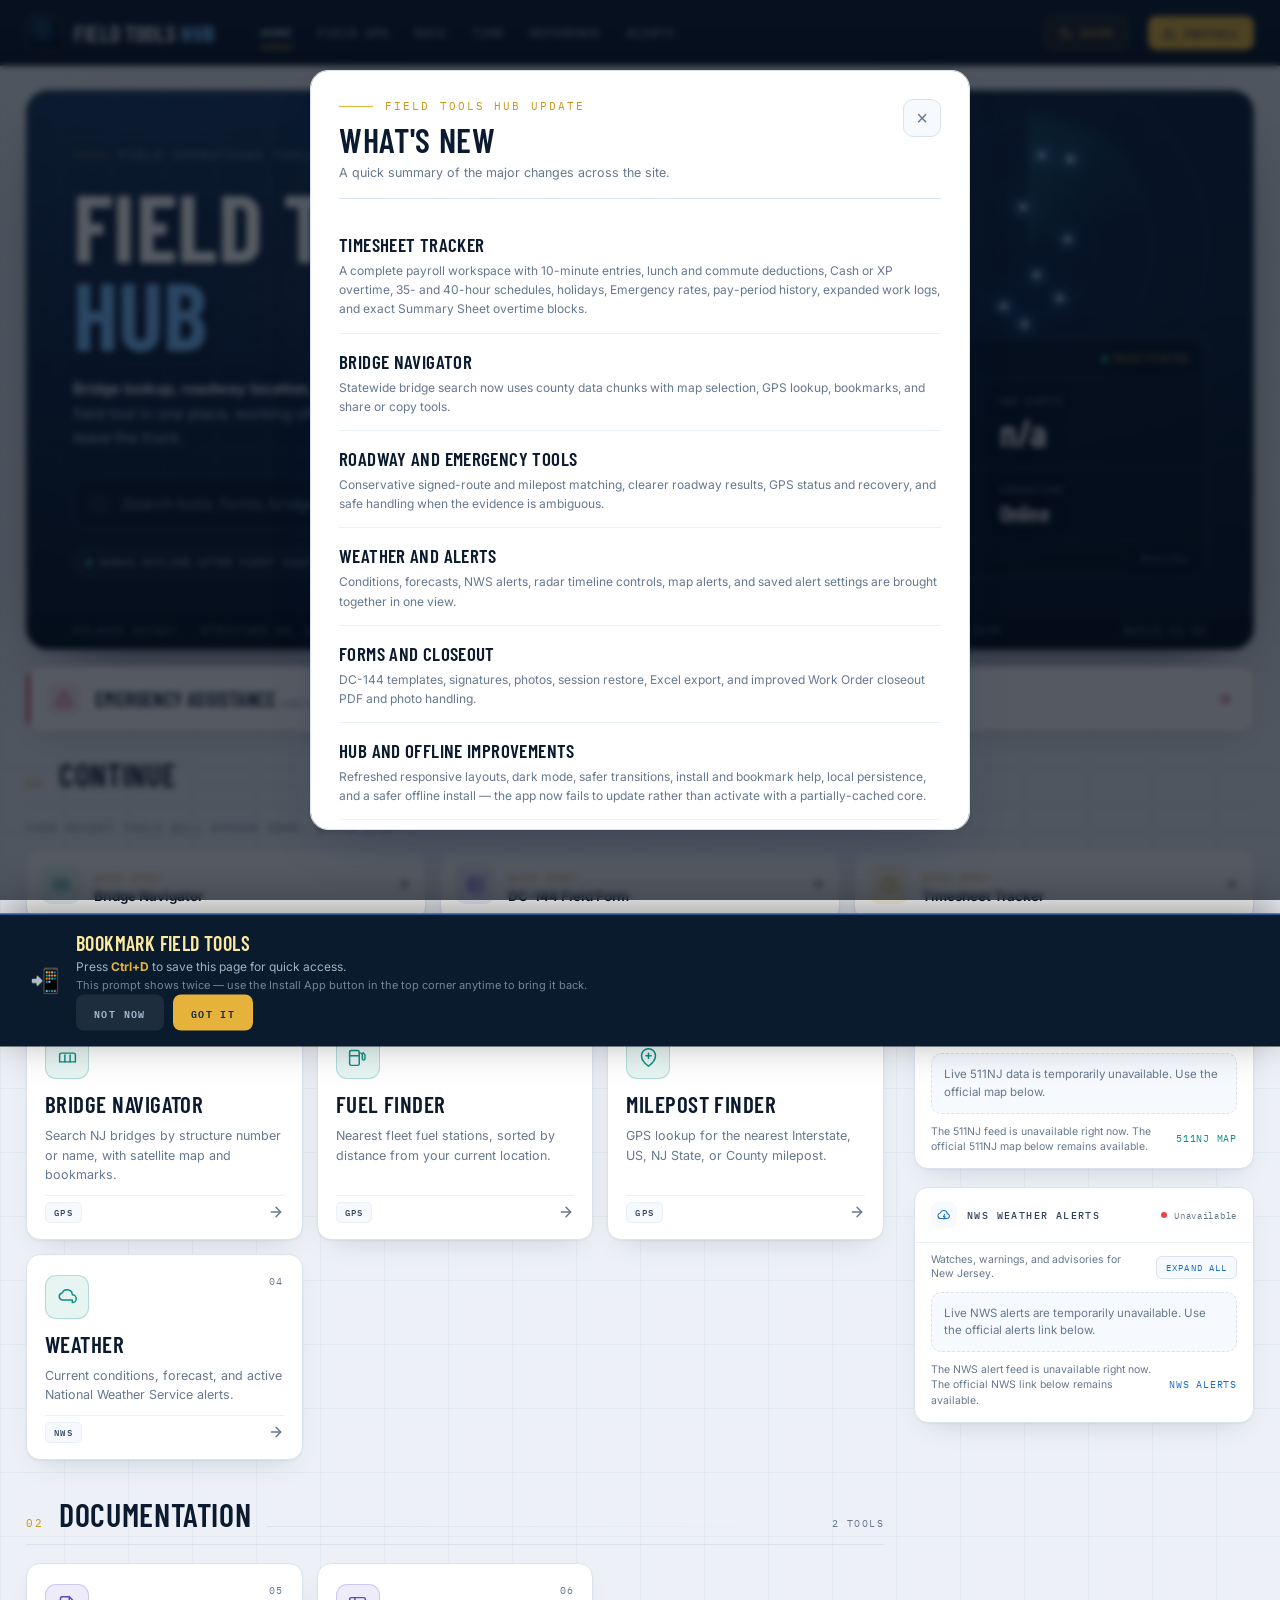
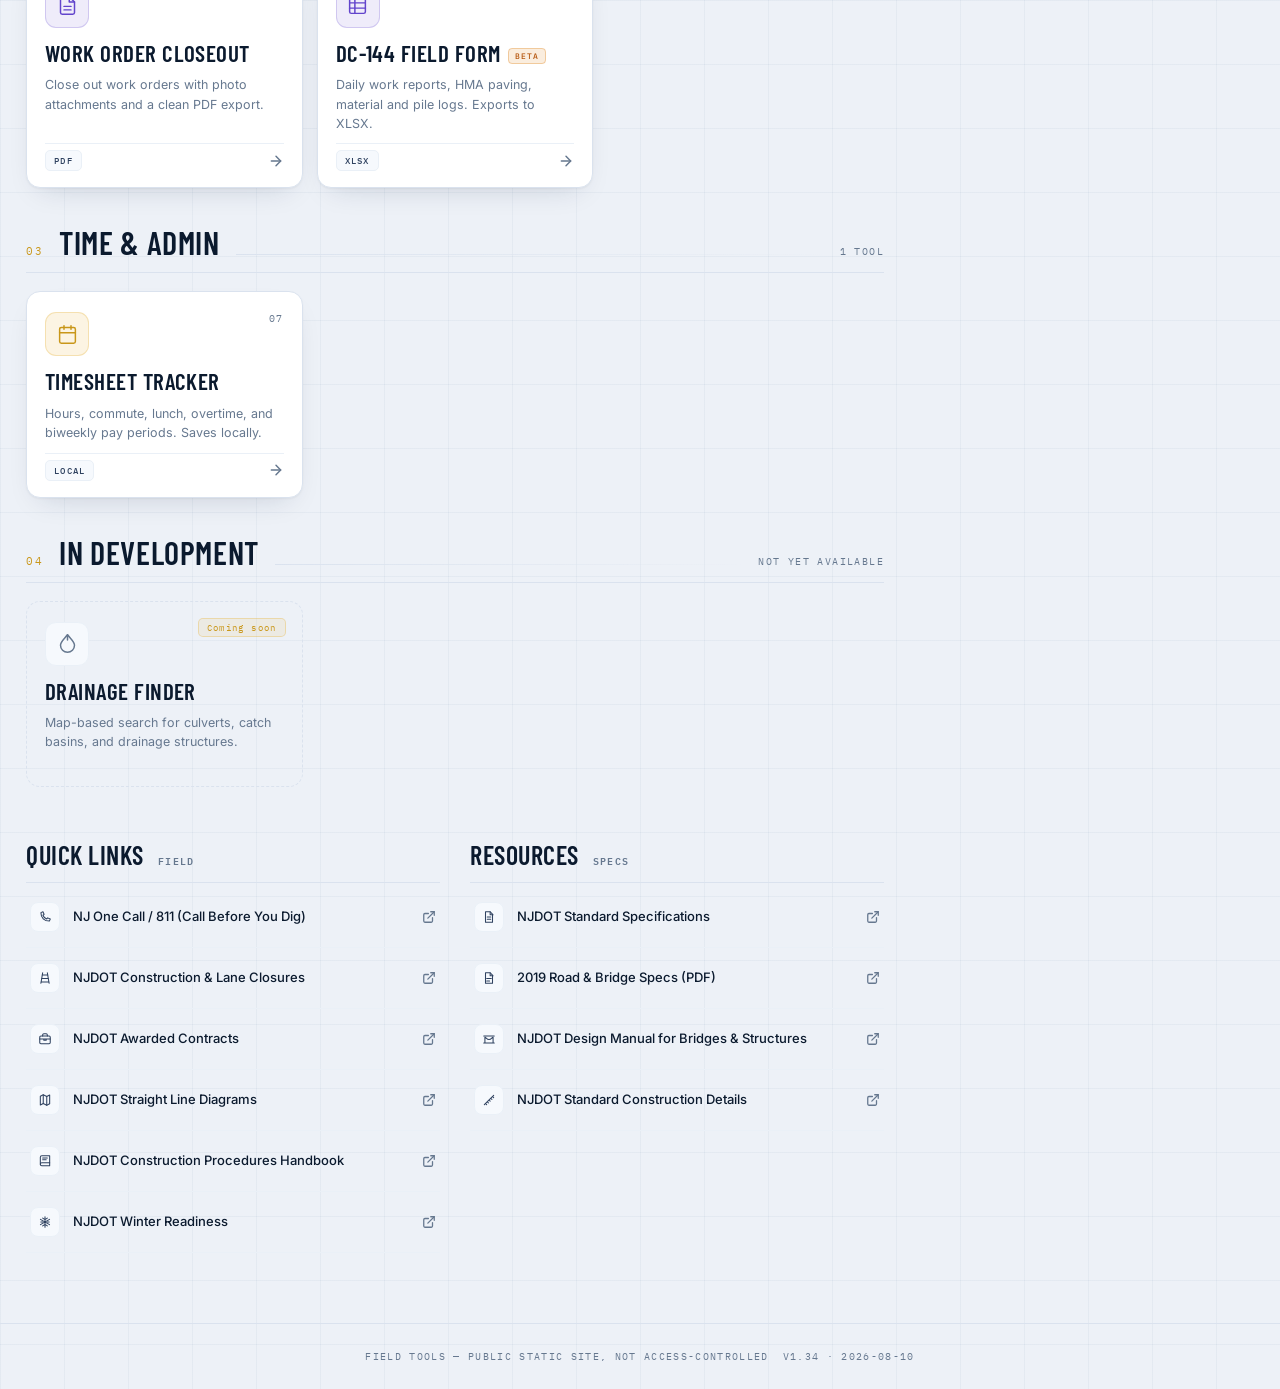
==== commit c9770898: "Add offline fallback page and harden service worker install/activate - New offline.html replaces ind" ====
--- a/index.html
+++ b/index.html
@@ -2,7 +2,7 @@
 <html lang="en">
 <head>
   <meta charset="UTF-8">
-  <meta name="viewport" content="width=device-width, initial-scale=1.0, maximum-scale=1.0, user-scalable=no">
+  <meta name="viewport" content="width=device-width, initial-scale=1, viewport-fit=cover">
   <title>Field Tools Hub</title>
   <link rel="manifest" href="manifest.json">
   <meta name="theme-color" content="#E5B33B">
@@ -580,7 +580,7 @@
       <li><strong>Roadway and emergency tools</strong><p>Conservative signed-route and milepost matching, clearer roadway results, GPS status and recovery, and safe handling when the evidence is ambiguous.</p></li>
       <li><strong>Weather and alerts</strong><p>Conditions, forecasts, NWS alerts, radar timeline controls, map alerts, and saved alert settings are brought together in one view.</p></li>
       <li><strong>Forms and closeout</strong><p>DC-144 templates, signatures, photos, session restore, Excel export, and improved Work Order closeout PDF and photo handling.</p></li>
-      <li><strong>Hub and offline improvements</strong><p>Refreshed responsive layouts, dark mode, safer transitions, install and bookmark help, local persistence, and offline-ready behavior across the tools.</p></li>
+      <li><strong>Hub and offline improvements</strong><p>Refreshed responsive layouts, dark mode, safer transitions, install and bookmark help, local persistence, and a safer offline install — the app now fails to update rather than activate with a partially-cached core.</p></li>
     </ul>
     <div class="index-whats-new-foot"><span>This notice appears once on this device.</span><button type="button" id="index-whats-new-done">Continue</button></div>
   </section>
@@ -615,7 +615,7 @@
           <span class="command-hint" id="command-hint" aria-hidden="true">⌘K</span>
         </form>
         <div class="hero-chips">
-          <span class="chip"><span class="status-dot"></span>Offline ready</span>
+          <span class="chip"><span class="status-dot"></span>Works offline after first visit</span>
           <span class="chip">Local saves</span>
           <span class="chip">7 live tools</span>
         </div>
@@ -649,7 +649,7 @@
       <span>Pulaski Skyway · Structure No. 0901-150</span>
       <span>Cantilever truss · 3 spans</span>
       <span>Lat 40.2206 / Lon −74.7699</span>
-      <span>Build v1.33</span>
+      <span>Build v1.34</span>
     </div>
   </header>
 
@@ -873,7 +873,7 @@
 
 </div>
 
-<div class="page-footer"><span>Field Tools — Internal Use</span><span>v1.33 · 2026-06-01</span></div>
+<div class="page-footer"><span>Field Tools — public static site, not access-controlled</span><span>v1.34 · 2026-08-10</span></div>
 
 <div id="install-banner" class="install-banner" role="banner" aria-live="polite">
   <div class="install-banner-icon">📲</div>
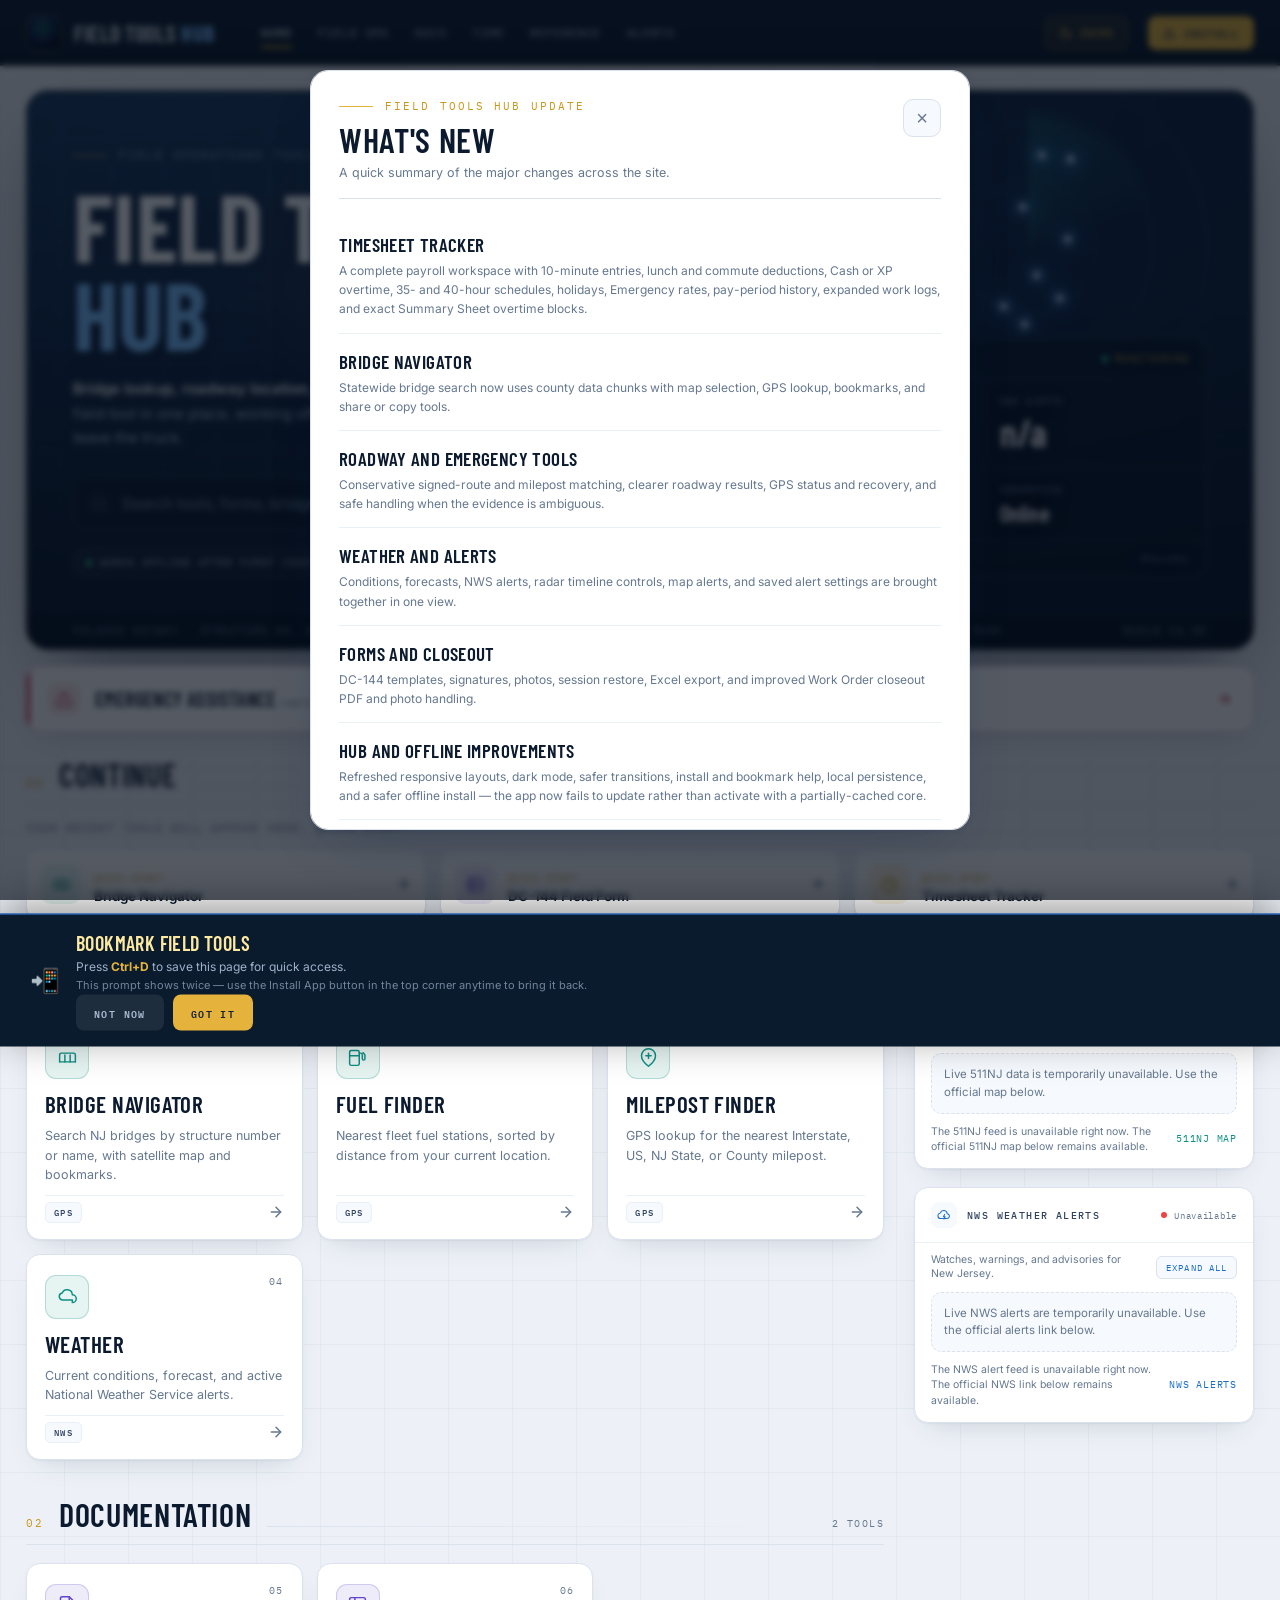
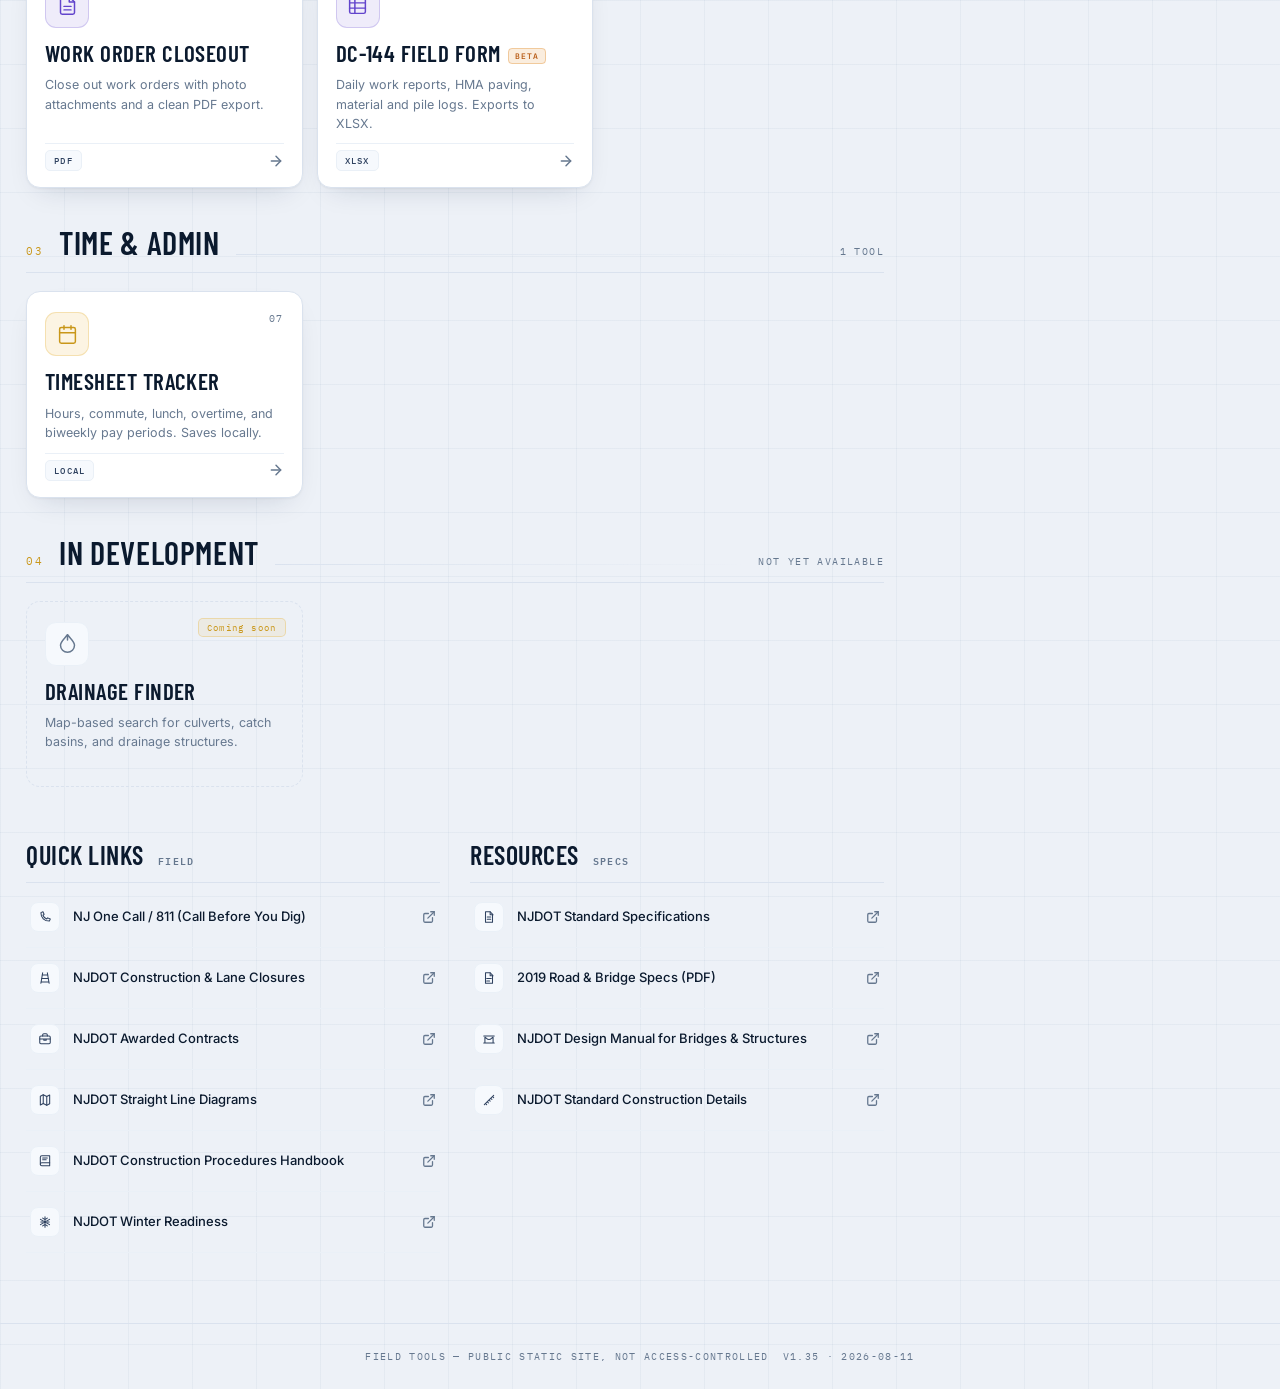
==== commit a05d1e1a: "Precache js/guide-overlay.js and bump app version to v1.35 (C1 tail step) Routine release step per t" ====
--- a/index.html
+++ b/index.html
@@ -649,7 +649,7 @@
       <span>Pulaski Skyway · Structure No. 0901-150</span>
       <span>Cantilever truss · 3 spans</span>
       <span>Lat 40.2206 / Lon −74.7699</span>
-      <span>Build v1.34</span>
+      <span>Build v1.35</span>
     </div>
   </header>
 
@@ -873,7 +873,7 @@
 
 </div>
 
-<div class="page-footer"><span>Field Tools — public static site, not access-controlled</span><span>v1.34 · 2026-08-10</span></div>
+<div class="page-footer"><span>Field Tools — public static site, not access-controlled</span><span>v1.35 · 2026-08-11</span></div>
 
 <div id="install-banner" class="install-banner" role="banner" aria-live="polite">
   <div class="install-banner-icon">📲</div>
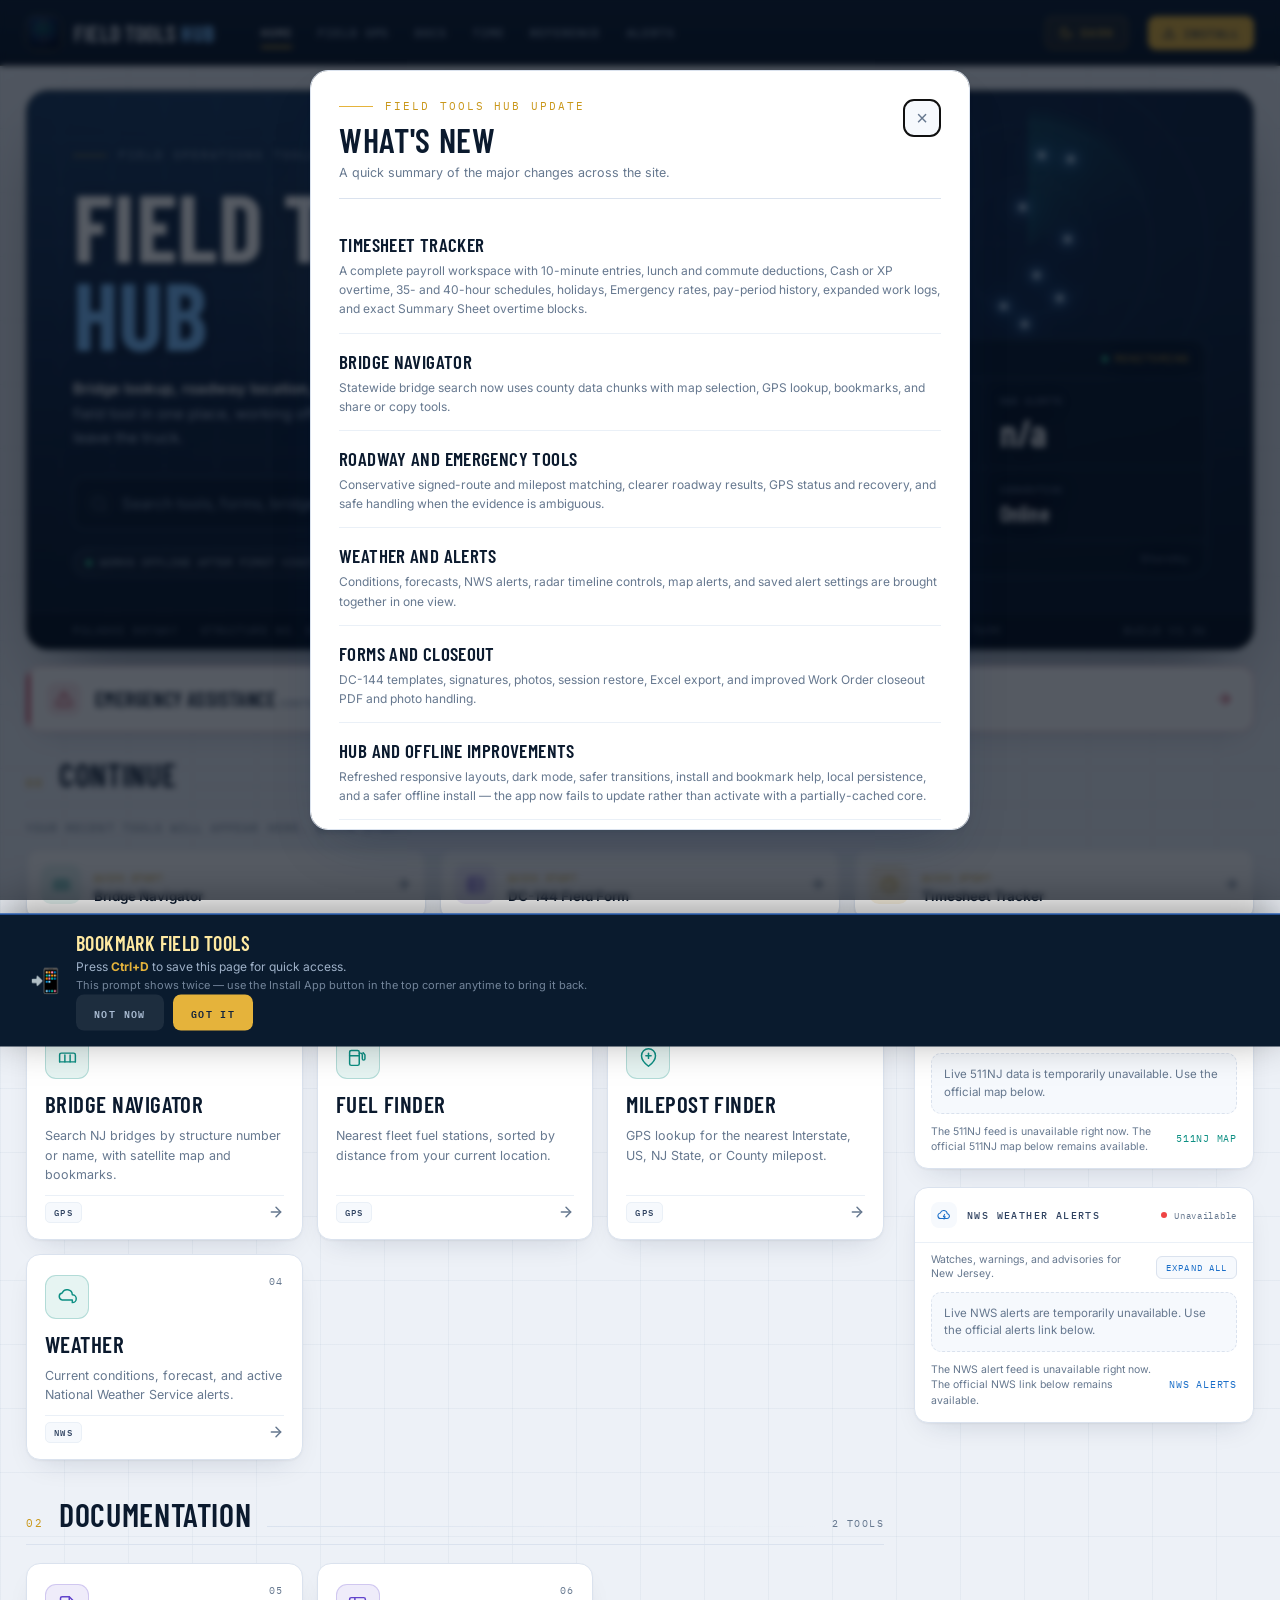
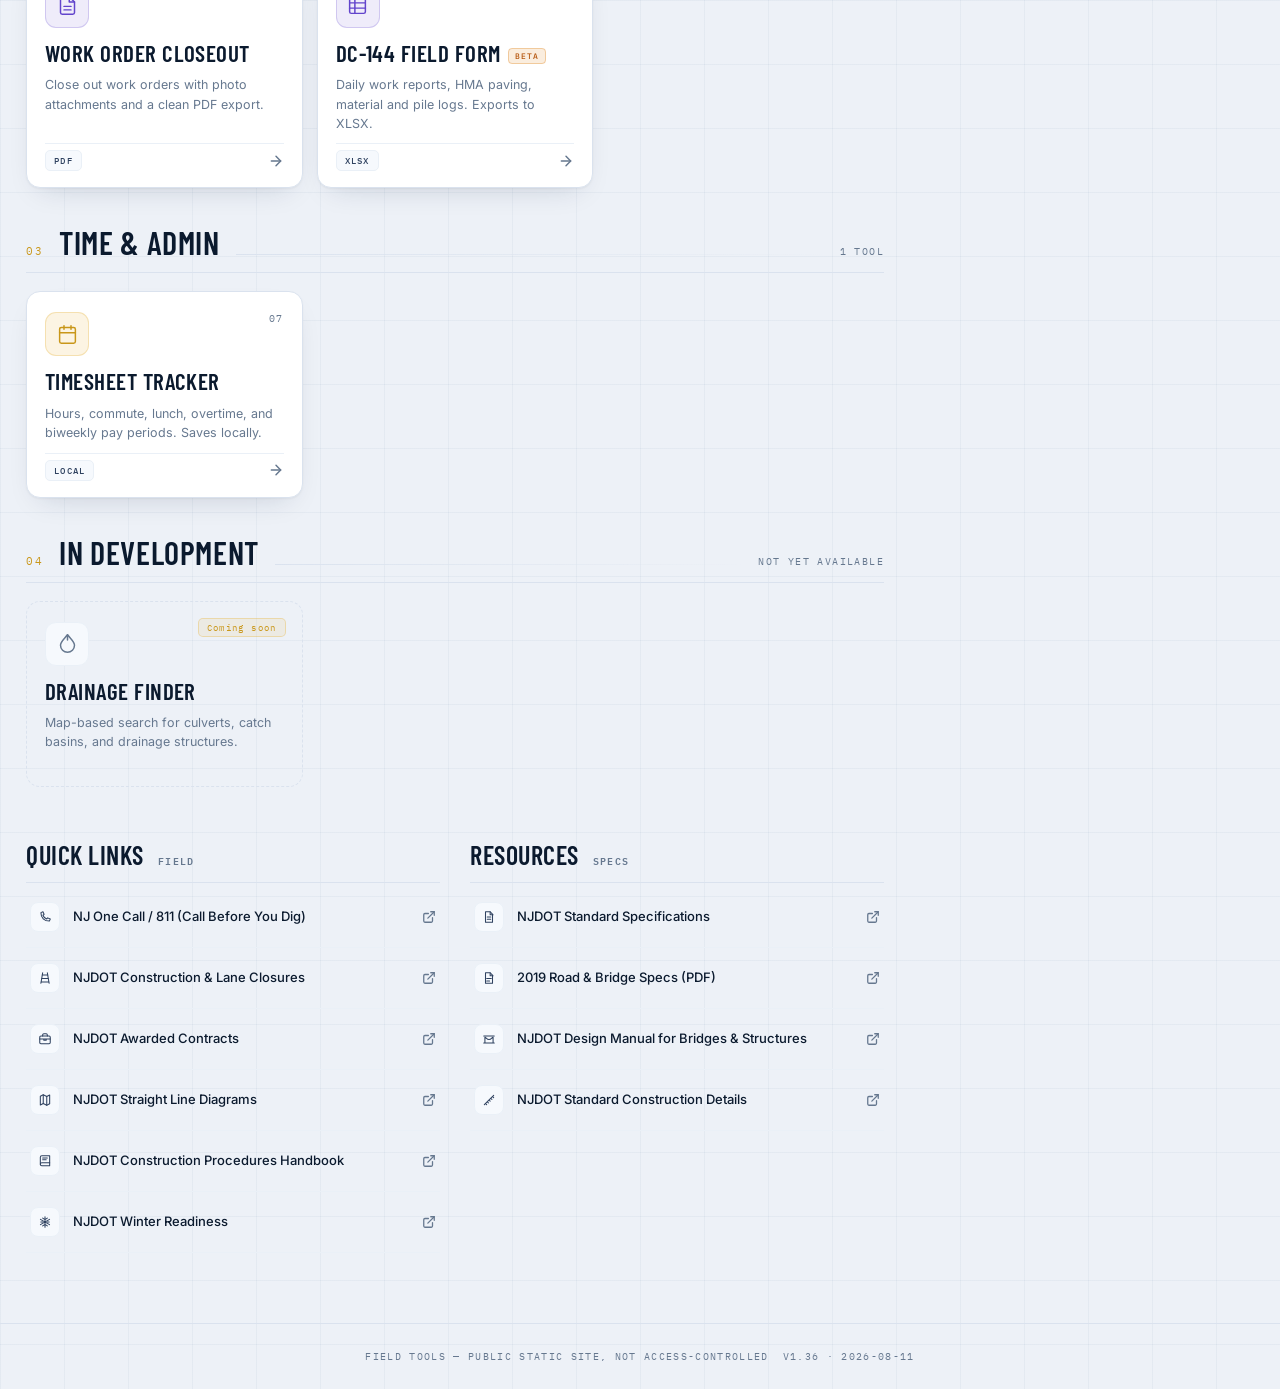
==== commit 571b5f27: "Bump app version to v1.36 (C4/C5 tail step) Routine release step per the existing three-strings-in-l" ====
--- a/index.html
+++ b/index.html
@@ -649,7 +649,7 @@
       <span>Pulaski Skyway · Structure No. 0901-150</span>
       <span>Cantilever truss · 3 spans</span>
       <span>Lat 40.2206 / Lon −74.7699</span>
-      <span>Build v1.35</span>
+      <span>Build v1.36</span>
     </div>
   </header>
 
@@ -873,7 +873,7 @@
 
 </div>
 
-<div class="page-footer"><span>Field Tools — public static site, not access-controlled</span><span>v1.35 · 2026-08-11</span></div>
+<div class="page-footer"><span>Field Tools — public static site, not access-controlled</span><span>v1.36 · 2026-08-11</span></div>
 
 <div id="install-banner" class="install-banner" role="banner" aria-live="polite">
   <div class="install-banner-icon">📲</div>
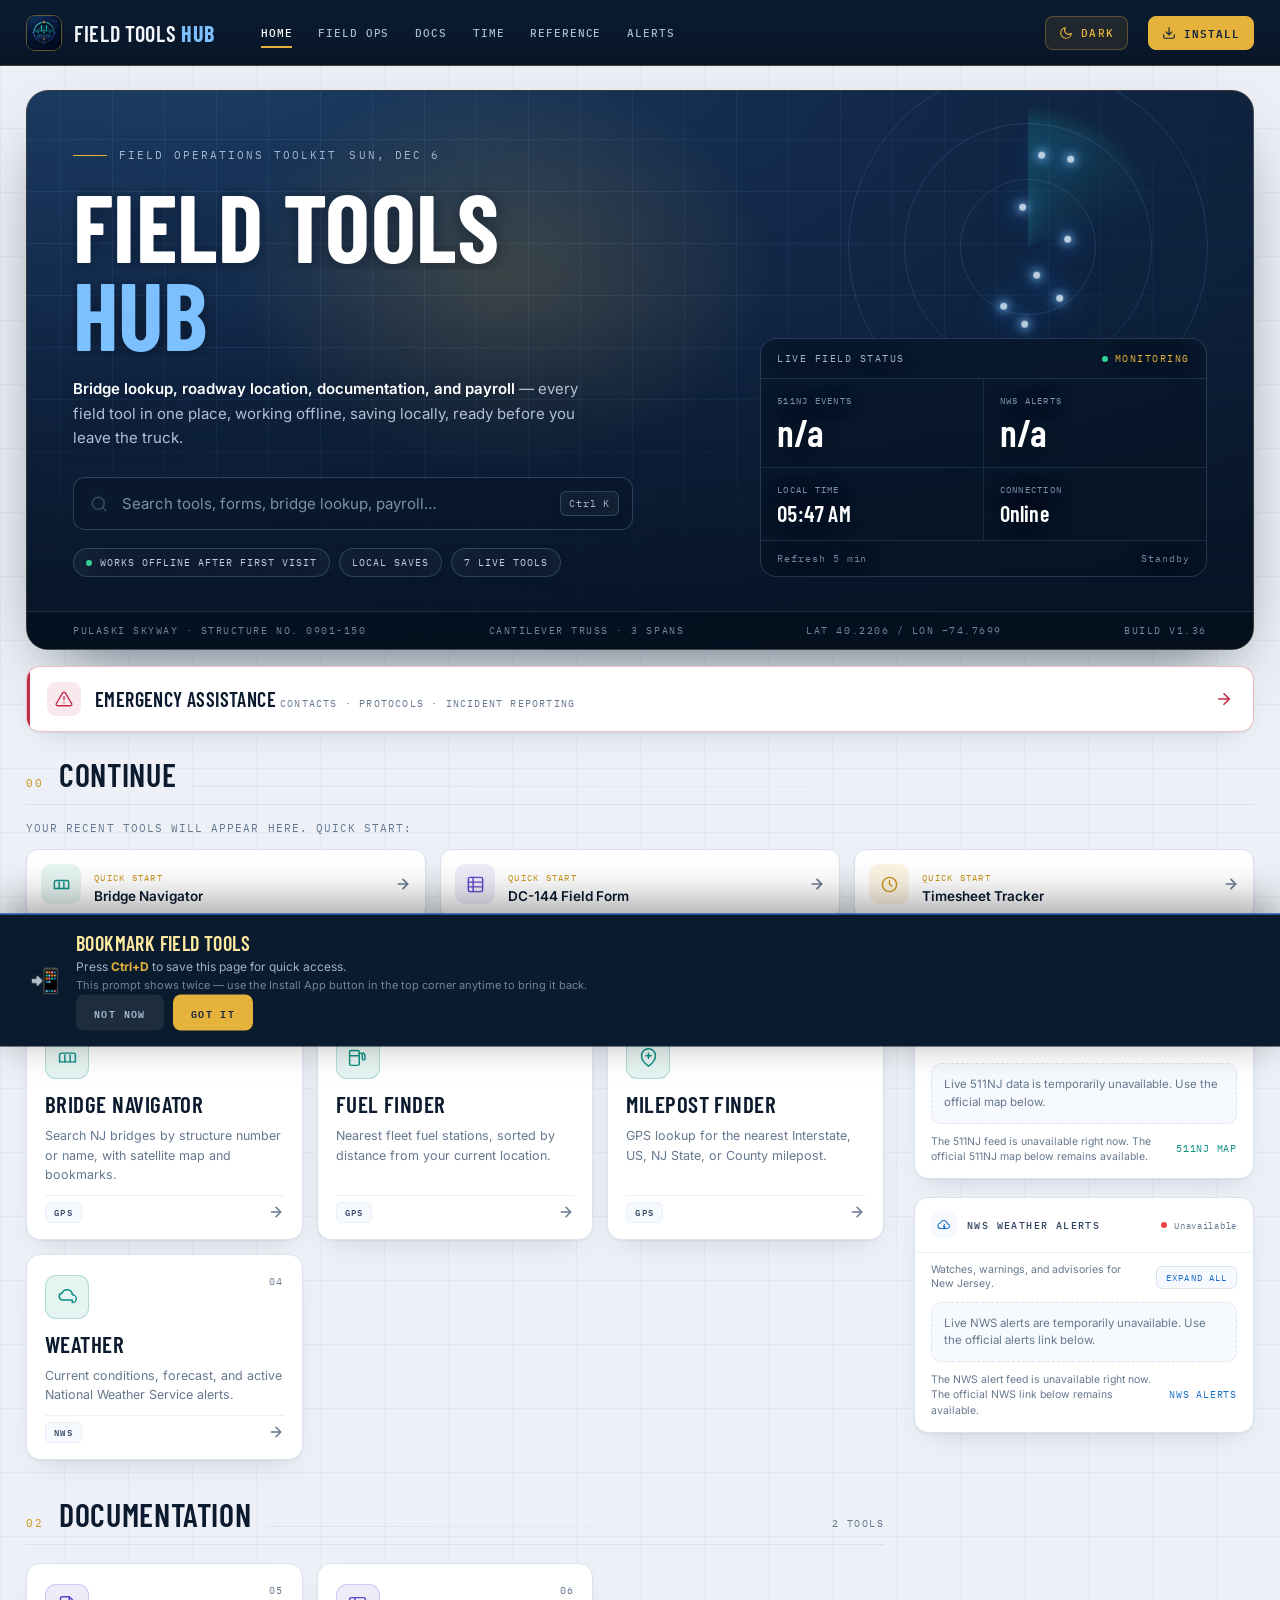
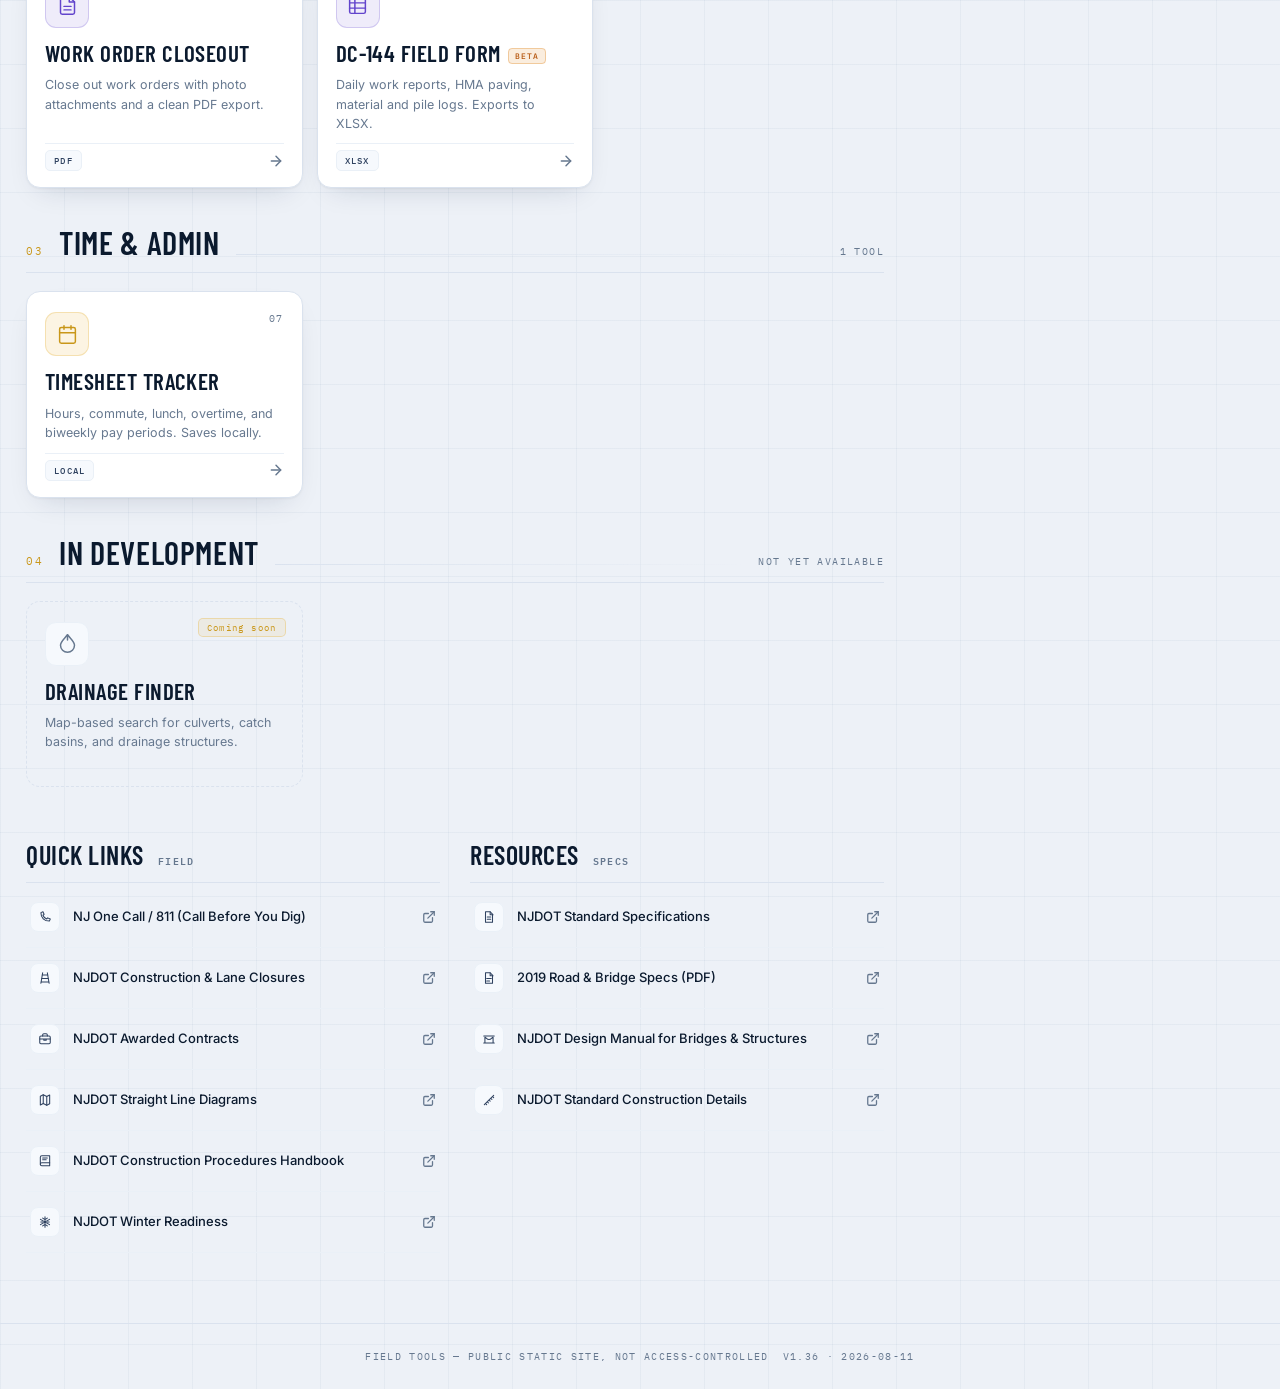
==== commit 51623301: "Refine mobile UI and retire Hub update dialog Changes: - Standardize responsive tool topbars and the" ====
--- a/index.html
+++ b/index.html
@@ -2,7 +2,7 @@
 <html lang="en">
 <head>
   <meta charset="UTF-8">
-  <meta name="viewport" content="width=device-width, initial-scale=1, viewport-fit=cover">
+  <meta name="viewport" content="width=device-width, initial-scale=1, maximum-scale=1, user-scalable=no, viewport-fit=cover">
   <title>Field Tools Hub</title>
   <link rel="manifest" href="manifest.json">
   <meta name="theme-color" content="#E5B33B">
@@ -16,7 +16,7 @@
        All JS hooks from the previous build are preserved.
        ============================================================ */
     *{box-sizing:border-box;}
-    html,body{margin:0;padding:0;}
+    html,body{margin:0;padding:0;overflow-x:hidden;}
 
     :root{
       --display:'Barlow Condensed',Impact,sans-serif;
@@ -257,7 +257,7 @@
 
     /* ─────────── CONTINUE ─────────── */
     .continue-panel{margin-top:26px;padding:0;}
-    .continue-track,.continue-extra{display:grid;grid-template-columns:repeat(auto-fit,minmax(360px,1fr));gap:14px;margin-top:16px;}
+    .continue-track,.continue-extra{display:grid;grid-template-columns:repeat(auto-fit,minmax(min(360px,100%),1fr));gap:14px;margin-top:16px;}
     .continue-extra{margin-top:12px;}
     .continue-card{display:flex;align-items:center;gap:13px;padding:14px;border-radius:12px;background:var(--surface);border:1px solid var(--line);box-shadow:var(--shadow);color:inherit;transition:transform .2s,box-shadow .2s,border-color .2s;}
     .continue-card:hover{transform:translateY(-3px);box-shadow:var(--shadow-hi);border-color:rgba(229,179,59,.45);}
@@ -299,6 +299,13 @@
     .util-feed-toggle{flex-shrink:0;}
     .util-feed-toggle{font-family:var(--mono);font-size:9px;letter-spacing:.12em;text-transform:uppercase;padding:5px 9px;border-radius:6px;border:1px solid var(--line);background:var(--surface-2);color:var(--fa);cursor:pointer;transition:border-color .18s,background .18s;}
     .util-feed-toggle:hover{border-color:var(--fa);}
+    .util-feed-filters{display:flex;flex-wrap:wrap;gap:6px;padding:10px 16px 0;}
+    .util-filter-btn{display:inline-flex;align-items:center;gap:6px;padding:5px 10px;border-radius:999px;border:1px solid var(--line);background:var(--surface-2);color:var(--muted);font-family:var(--mono);font-size:9.5px;letter-spacing:.08em;text-transform:uppercase;cursor:pointer;transition:border-color .16s,background .16s,color .16s;}
+    .util-filter-btn:hover{border-color:var(--fa);color:var(--fa);}
+    .util-filter-btn.active{background:var(--surface);border-color:var(--fa);color:var(--fa);font-weight:700;}
+    .util-filter-count{opacity:.7;}
+    .util-filter-btn.active .util-filter-count{opacity:.9;}
+    .util-feed-group-label{padding:2px 2px 0;font-family:var(--mono);font-size:9px;font-weight:700;letter-spacing:.14em;text-transform:uppercase;color:var(--muted);}
     .util-live-list{display:flex;flex-direction:column;gap:8px;padding:10px 16px;max-height:70vh;overflow-y:auto;overscroll-behavior:contain;scrollbar-width:thin;}
     .util-live-state{padding:12px;border:1px dashed var(--line);border-radius:10px;font-size:11.5px;line-height:1.5;color:var(--muted);background:var(--surface-2);}
     .util-event{flex:0 0 auto;border:1px solid var(--line-2);border-radius:10px;background:var(--surface-2);overflow:hidden;animation:cardIn .5s cubic-bezier(.16,1,.3,1) both;}
@@ -392,29 +399,6 @@
     /* ─────────── FOOTER ─────────── */
     .page-footer{display:flex;align-items:center;justify-content:center;gap:14px;flex-wrap:wrap;padding:26px;border-top:1px solid var(--line);font-family:var(--mono);font-size:9.5px;letter-spacing:.14em;text-transform:uppercase;color:var(--muted);}
 
-    /* ─────────── WHAT'S NEW DIALOG ─────────── */
-    .index-whats-new-layer{position:fixed;inset:0;z-index:10000;display:grid;place-items:center;overflow:auto;padding:24px;background:rgba(5,13,25,.68);backdrop-filter:blur(3px);opacity:0;visibility:hidden;pointer-events:none;transition:opacity .2s,visibility .2s;}
-    .index-whats-new-layer.is-open{opacity:1;visibility:visible;pointer-events:auto;}
-    .index-whats-new-dialog{width:min(660px,100%);max-height:min(86dvh,760px);overflow:auto;padding:28px;background:var(--surface);border:1px solid var(--line);border-radius:18px;box-shadow:var(--shadow-hi);transform:translateY(10px) scale(.985);transition:transform .24s cubic-bezier(.16,1,.3,1);}
-    .index-whats-new-layer.is-open .index-whats-new-dialog{transform:none;}
-    .index-whats-new-head{display:flex;align-items:flex-start;justify-content:space-between;gap:18px;padding-bottom:18px;border-bottom:1px solid var(--line);}
-    .index-whats-new-head .hero-eyebrow{color:var(--gold-dim);}
-    html[data-dark] .index-whats-new-head .hero-eyebrow{color:var(--gold);}
-    .index-whats-new-head h2{margin:10px 0 0;font-family:var(--display);font-size:34px;font-weight:600;letter-spacing:.02em;text-transform:uppercase;line-height:1;}
-    .index-whats-new-head p{margin:8px 0 0;font-size:12.5px;color:var(--muted);}
-    .index-whats-new-close{display:grid;place-items:center;flex:none;width:38px;height:38px;border:1px solid var(--line);border-radius:10px;background:var(--surface-2);color:var(--muted);font-size:20px;line-height:1;cursor:pointer;transition:color .18s,border-color .18s;}
-    .index-whats-new-close:hover{color:var(--text);border-color:var(--gold);}
-    .index-whats-new-list{display:grid;gap:2px;margin:20px 0 0;padding:0;list-style:none;}
-    .index-whats-new-list li{padding:14px 0;border-bottom:1px solid var(--line-2);}
-    .index-whats-new-list strong{display:block;font-family:var(--display);font-size:19px;font-weight:600;letter-spacing:.02em;text-transform:uppercase;color:var(--text);}
-    .index-whats-new-list p{margin:5px 0 0;font-size:12px;line-height:1.6;color:var(--muted);}
-    .index-whats-new-foot{display:flex;align-items:center;justify-content:space-between;gap:14px;margin-top:20px;}
-    .index-whats-new-foot span{font-family:var(--mono);font-size:9.5px;letter-spacing:.1em;text-transform:uppercase;color:var(--muted);}
-    .index-whats-new-foot button{min-height:42px;padding:0 22px;border:none;border-radius:9px;background:var(--gold);color:#12233c;font-family:var(--mono);font-size:10.5px;font-weight:600;letter-spacing:.14em;text-transform:uppercase;cursor:pointer;transition:background .18s,transform .1s;}
-    .index-whats-new-foot button:hover{background:var(--gold-hi);}
-    .index-whats-new-foot button:active{transform:scale(.97);}
-    body.index-whats-new-open{overflow:hidden;}
-
     /* ─────────── INSTALL / UPDATE BANNERS ─────────── */
     .install-banner{position:fixed;bottom:0;left:0;right:0;z-index:999;display:flex;align-items:flex-start;gap:16px;padding:16px 22px calc(20px + env(safe-area-inset-bottom,0px));background:#0a1b2e;border-top:1px solid var(--gold);box-shadow:0 -10px 40px rgba(0,0,0,.4);transform:translateY(110%);transition:transform .38s cubic-bezier(.32,1,.3,1);}
     .install-banner.visible{transform:none;}
@@ -564,28 +548,6 @@
   </div>
 </div>
 
-<div class="index-whats-new-layer" id="index-whats-new-layer" aria-hidden="true">
-  <section class="index-whats-new-dialog" role="dialog" aria-modal="true" aria-labelledby="index-whats-new-title">
-    <div class="index-whats-new-head">
-      <div>
-        <div class="hero-eyebrow"><span class="bar"></span>Field Tools Hub update</div>
-        <h2 id="index-whats-new-title">What's new</h2>
-        <p>A quick summary of the major changes across the site.</p>
-      </div>
-      <button type="button" class="index-whats-new-close" id="index-whats-new-close" aria-label="Close update summary">×</button>
-    </div>
-    <ul class="index-whats-new-list">
-      <li><strong>Timesheet Tracker</strong><p>A complete payroll workspace with 10-minute entries, lunch and commute deductions, Cash or XP overtime, 35- and 40-hour schedules, holidays, Emergency rates, pay-period history, expanded work logs, and exact Summary Sheet overtime blocks.</p></li>
-      <li><strong>Bridge Navigator</strong><p>Statewide bridge search now uses county data chunks with map selection, GPS lookup, bookmarks, and share or copy tools.</p></li>
-      <li><strong>Roadway and emergency tools</strong><p>Conservative signed-route and milepost matching, clearer roadway results, GPS status and recovery, and safe handling when the evidence is ambiguous.</p></li>
-      <li><strong>Weather and alerts</strong><p>Conditions, forecasts, NWS alerts, radar timeline controls, map alerts, and saved alert settings are brought together in one view.</p></li>
-      <li><strong>Forms and closeout</strong><p>DC-144 templates, signatures, photos, session restore, Excel export, and improved Work Order closeout PDF and photo handling.</p></li>
-      <li><strong>Hub and offline improvements</strong><p>Refreshed responsive layouts, dark mode, safer transitions, install and bookmark help, local persistence, and a safer offline install — the app now fails to update rather than activate with a partially-cached core.</p></li>
-    </ul>
-    <div class="index-whats-new-foot"><span>This notice appears once on this device.</span><button type="button" id="index-whats-new-done">Continue</button></div>
-  </section>
-</div>
-
 <div class="content">
 
   <!-- HERO -->
@@ -693,6 +655,7 @@
             <span>Tap any event to read the complete message.</span>
             <button class="util-feed-toggle" type="button" data-feed-toggle="nj-live-list" aria-expanded="false">Expand all</button>
           </div>
+          <div class="util-feed-filters" id="nj-live-filters" role="group" aria-label="Filter traffic events by type" hidden></div>
           <div class="util-live-list" id="nj-live-list" aria-live="polite">
             <div class="util-live-state">Loading current NJ traffic events…</div>
           </div>
@@ -1263,11 +1226,13 @@
     }
     function classify(title,desc){
       var value=(title+' '+desc).toLowerCase();
-      if(/crash|collision|accident|disabled|fire|emergency/.test(value)) return {label:'Incident',icon:'incident'};
-      if(/construction|roadwork|work zone|closure|maintenance|repair/.test(value)) return {label:'Work zone',icon:'work'};
-      if(/delay|travel time|congestion|slow/.test(value)) return {label:'Delay',icon:'delay'};
-      return {label:'Traffic event',icon:'general'};
-    }
+      if(/crash|collision|accident|disabled|fire|emergency/.test(value)) return {key:'incident',label:'Incident',icon:'incident'};
+      if(/construction|roadwork|work zone|closure|maintenance|repair/.test(value)) return {key:'work',label:'Work zone',icon:'work'};
+      if(/delay|travel time|congestion|slow/.test(value)) return {key:'delay',label:'Delay',icon:'delay'};
+      return {key:'general',label:'Traffic event',icon:'general'};
+    }
+    var NJ_CATEGORY_ORDER=['incident','delay','general','work'];
+    var NJ_CATEGORY_LABELS={incident:'Incidents',delay:'Delays',general:'Traffic events',work:'Work zones'};
     function splitFirstColon(value){
       var text=String(value||'').trim();
       var match=/^(.+?)\s*:\s*(.+)$/.exec(text);
@@ -1287,6 +1252,7 @@
         var titleParts=splitFirstColon(title),descriptionParts=splitFirstColon(desc),pointText=textOf(node,'georss:point'),point=pointText?pointText.split(/\s+/):[];
         var lat=point.length>0?Number(point[0]):NaN,lon=point.length>1?Number(point[1]):NaN;
         var hasPoint=!isNaN(lat)&&!isNaN(lon);
+        var classification=classify(title,desc);
         return {
           title:title,
           description:desc,
@@ -1298,10 +1264,16 @@
           detail:descriptionParts.right||desc,
           lat:hasPoint?lat:'',
           lon:hasPoint?lon:'',
-          mapLink:hasPoint?coordinateLink(lat,lon):''
+          mapLink:hasPoint?coordinateLink(lat,lon):'',
+          category:classification.key,
+          classification:classification
         };
       }).filter(function(item){return item.title||item.description;});
-      return {updatedAt:channel?textOf(channel,'pubDate'):'',items:items.slice(0,50)};
+      items.sort(function(a,b){
+        var ca=NJ_CATEGORY_ORDER.indexOf(a.category),cb=NJ_CATEGORY_ORDER.indexOf(b.category);
+        return ca!==cb?ca-cb:(Date.parse(b.publishedAt)||0)-(Date.parse(a.publishedAt)||0);
+      });
+      return {updatedAt:channel?textOf(channel,'pubDate'):'',items:items.slice(0,1000)};
     }
     function parseNws(payload){
       var items=(payload&&Array.isArray(payload.features)?payload.features:[]).map(function(feature){
@@ -1326,7 +1298,7 @@
           icon:nwsAlertIcon(event,p.description)
         };
       }).filter(function(item){return item.title||item.description;});
-      return {updatedAt:new Date().toISOString(),items:items.slice(0,50)};
+      return {updatedAt:new Date().toISOString(),items:items.slice(0,300)};
     }
     function severityKey(value){
       var key=String(value||'').toLowerCase().trim();
@@ -1453,13 +1425,56 @@
       var button=document.querySelector('[data-feed-toggle="'+list.id+'"]');
       if(button){button.setAttribute('aria-expanded','false');button.textContent='Expand all';}
     }
+    var njActiveFilter='all';
+    function applyNjFilter(list){
+      Array.prototype.forEach.call(list.querySelectorAll('details.util-event'),function(details){
+        details.hidden=!(njActiveFilter==='all'||details.getAttribute('data-category')===njActiveFilter);
+      });
+      Array.prototype.forEach.call(list.querySelectorAll('.util-feed-group-label'),function(label){
+        label.hidden=njActiveFilter!=='all';
+      });
+    }
+    function buildNjFilters(items,counts,list){
+      var bar=byId('nj-live-filters');if(!bar)return;
+      clear(bar);
+      if(!items.length){bar.hidden=true;return;}
+      if(njActiveFilter!=='all'&&!counts[njActiveFilter])njActiveFilter='all';
+      function makeButton(key,label,count){
+        var btn=document.createElement('button');btn.type='button';btn.className='util-filter-btn'+(key===njActiveFilter?' active':'');
+        btn.setAttribute('aria-pressed',key===njActiveFilter?'true':'false');btn.setAttribute('aria-controls','nj-live-list');
+        var labelSpan=document.createElement('span');labelSpan.textContent=label;
+        var countSpan=document.createElement('span');countSpan.className='util-filter-count';countSpan.textContent=String(count);
+        btn.appendChild(labelSpan);btn.appendChild(countSpan);
+        btn.addEventListener('click',function(){
+          njActiveFilter=key;applyNjFilter(list);
+          Array.prototype.forEach.call(bar.children,function(b){var on=b===btn;b.classList.toggle('active',on);b.setAttribute('aria-pressed',on?'true':'false');});
+        });
+        return btn;
+      }
+      bar.appendChild(makeButton('all','All',items.length));
+      NJ_CATEGORY_ORDER.forEach(function(key){if(counts[key])bar.appendChild(makeButton(key,NJ_CATEGORY_LABELS[key],counts[key]));});
+      bar.hidden=false;
+    }
     function render(data,list,kind){
       clear(list);
       resetFeedToggle(list);
-      if(!data.items.length){var empty=document.createElement('div');empty.className='util-live-state';empty.textContent=kind==='nws'?'No active NWS alerts for New Jersey.':'No active NJ events reported by 511NJ.';list.appendChild(empty);return;}
+      if(!data.items.length){
+        var empty=document.createElement('div');empty.className='util-live-state';empty.textContent=kind==='nws'?'No active NWS alerts for New Jersey.':'No active NJ events reported by 511NJ.';list.appendChild(empty);
+        if(kind==='nj')buildNjFilters([],{},list);
+        return;
+      }
+      var counts={};
+      if(kind==='nj')data.items.forEach(function(item){counts[item.category]=(counts[item.category]||0)+1;});
+      var lastCategory=null;
       data.items.forEach(function(item){
-        var classification=kind==='nws'?{label:item.label||'Weather alert',icon:item.icon||'weather'}:classify(item.title,item.description);
+        if(kind==='nj'&&item.category!==lastCategory){
+          lastCategory=item.category;
+          var groupLabel=document.createElement('div');groupLabel.className='util-feed-group-label';groupLabel.textContent=(NJ_CATEGORY_LABELS[item.category]||'Other')+' · '+counts[item.category];
+          list.appendChild(groupLabel);
+        }
+        var classification=kind==='nws'?{label:item.label||'Weather alert',icon:item.icon||'weather'}:item.classification;
         var details=document.createElement('details');details.className='util-event'+(kind==='nws'?' nws-event severity-'+severityKey(item.severity):'');
+        if(kind==='nj')details.setAttribute('data-category',item.category);
         var summary=document.createElement('summary');summary.className='util-event-summary';
         var icon=document.createElement('span');icon.className='util-event-icon';icon.setAttribute('aria-hidden','true');
         icon.innerHTML='<svg width="16" height="16" viewBox="0 0 24 24" fill="none" stroke="currentColor" stroke-width="1.8" stroke-linecap="round" stroke-linejoin="round">'+(EVENT_ICONS[classification.icon]||EVENT_ICONS.general)+'</svg>';
@@ -1484,6 +1499,7 @@
         details.appendChild(summary);details.appendChild(detail);list.appendChild(details);
         details.addEventListener('toggle',function(){action.textContent=details.open?'Hide':'View';});
       });
+      if(kind==='nj'){buildNjFilters(data.items,counts,list);applyNjFilter(list);}
     }
     function setStatus(feed,state,label,copy){
       var dot=byId(feed+'-live-dot'),updated=byId(feed+'-live-updated'),note=byId(feed+'-live-note');
@@ -1499,7 +1515,7 @@
       var list=byId(button.getAttribute('data-feed-toggle'));if(!list)return;
       button.addEventListener('click',function(){
         var open=button.getAttribute('aria-expanded')!=='true';
-        Array.prototype.forEach.call(list.querySelectorAll('details.util-event'),function(details){details.open=open;var action=details.querySelector('.util-event-action');if(action)action.textContent=open?'Hide':'View';});
+        Array.prototype.forEach.call(list.querySelectorAll('details.util-event:not([hidden])'),function(details){details.open=open;var action=details.querySelector('.util-event-action');if(action)action.textContent=open?'Hide':'View';});
         button.setAttribute('aria-expanded',open?'true':'false');button.textContent=open?'Collapse all':'Expand all';
       });
     }
@@ -1732,35 +1748,6 @@
 
 <script>
 (function(){
-  var layer=document.getElementById('index-whats-new-layer');
-  var closeButton=document.getElementById('index-whats-new-close');
-  var doneButton=document.getElementById('index-whats-new-done');
-  var seenKey='ft_hub_whats_new_2026_08_v1';
-  if(!layer||!closeButton||!doneButton) return;
-  function closeUpdate(){
-    layer.classList.remove('is-open');
-    layer.setAttribute('aria-hidden','true');
-    document.body.classList.remove('index-whats-new-open');
-  }
-  function openUpdate(){
-    layer.classList.add('is-open');
-    layer.setAttribute('aria-hidden','false');
-    document.body.classList.add('index-whats-new-open');
-    try{localStorage.setItem(seenKey,'1');}catch(_){ }
-    closeButton.focus();
-  }
-  closeButton.addEventListener('click',closeUpdate);
-  doneButton.addEventListener('click',closeUpdate);
-  layer.addEventListener('click',function(event){if(event.target===layer)closeUpdate();});
-  document.addEventListener('keydown',function(event){if(event.key==='Escape'&&layer.getAttribute('aria-hidden')==='false')closeUpdate();});
-  var seen=false;
-  try{seen=localStorage.getItem(seenKey)==='1';}catch(_){ }
-  if(!seen) window.setTimeout(openUpdate,120);
-})();
-</script>
-
-<script>
-(function(){
   var reduce = window.matchMedia && window.matchMedia('(prefers-reduced-motion: reduce)').matches;
   function wrap(detail){
     if(detail.firstElementChild && detail.firstElementChild.classList.contains('util-event-detail-wrap')) return;
